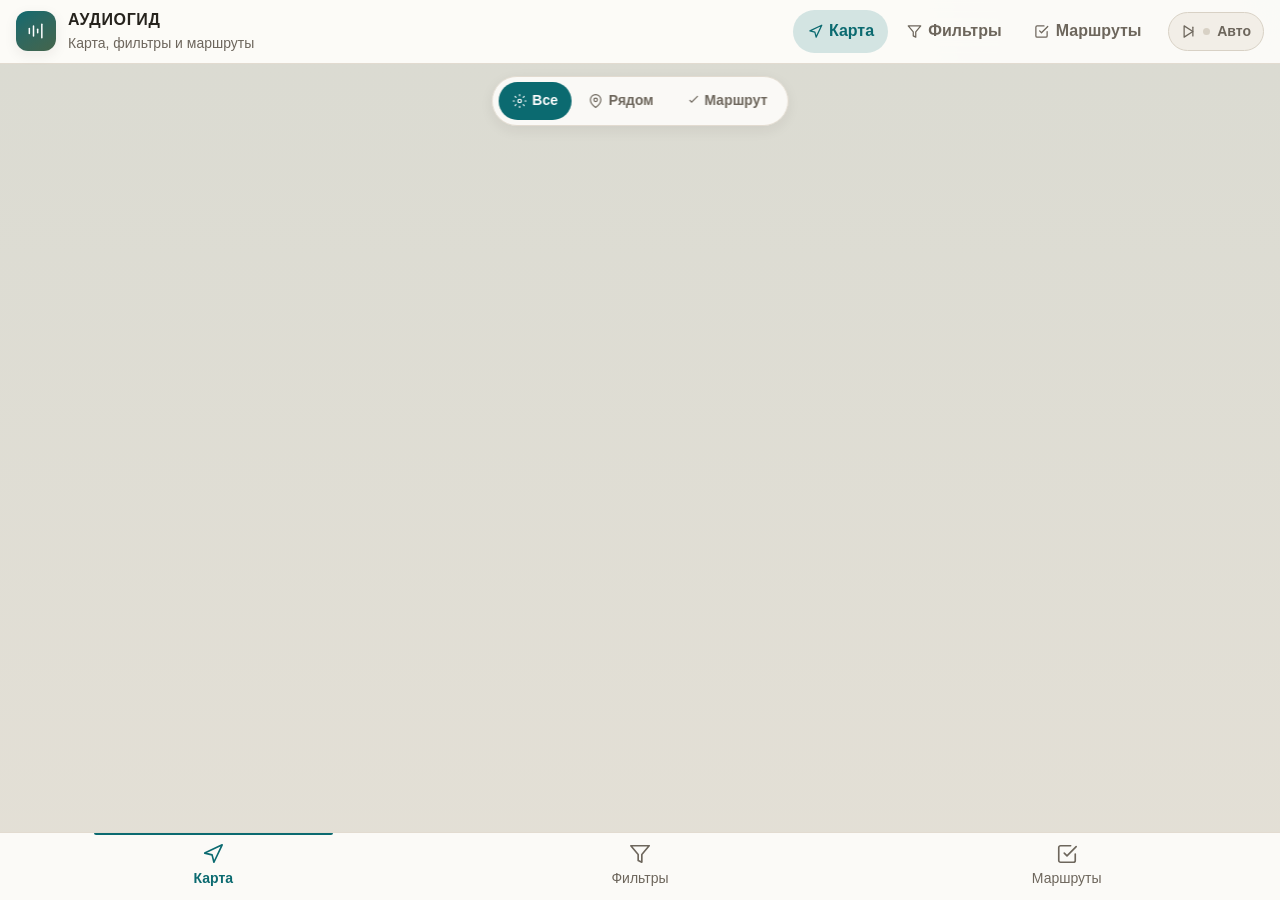
==== index.html @ ce878cae "feat: autoplay toggle in navbar, fix geofence priority logic, remove dark theme" ====
<!DOCTYPE html>
<html lang="ru" data-theme="light">
<head>
  <meta charset="UTF-8" />
  <meta name="viewport" content="width=device-width, initial-scale=1.0" />
  <title>Аудиогид</title>
  <link href="https://api.fontshare.com/v2/css?f[]=satoshi@400,500,700&f[]=zodiak@400,700&display=swap" rel="stylesheet">
  <style>
    :root {
      --text-xs: clamp(0.75rem, 0.7rem + 0.25vw, 0.875rem);
      --text-sm: clamp(0.875rem, 0.8rem + 0.35vw, 1rem);
      --text-base: clamp(1rem, 0.95rem + 0.25vw, 1.125rem);
      --text-lg: clamp(1.125rem, 1rem + 0.75vw, 1.5rem);
      --text-xl: clamp(1.5rem, 1.2rem + 1.25vw, 2.25rem);
      --space-1:.25rem; --space-2:.5rem; --space-3:.75rem; --space-4:1rem; --space-5:1.25rem; --space-6:1.5rem; --space-8:2rem; --space-10:2.5rem;
      --color-bg:#f7f6f2; --color-surface:#fcfbf8; --color-surface-2:#f2eee7; --color-surface-off:#e8e2d8; --color-border:#d8d1c5; --color-divider:#e2dbd0;
      --color-text:#26231d; --color-text-muted:#6d665c; --color-text-faint:#a59e93; --color-text-inv:#faf8f4;
      --color-primary:#0b6a70; --color-primary-h:#0b575d; --color-primary-hl:#d3e4e2;
      --color-success:#4b7a31; --color-warn:#9a5c12; --color-danger:#a03e54;
      --radius-sm:.5rem; --radius-md:.875rem; --radius-lg:1.25rem; --radius-xl:1.75rem; --radius-full:9999px;
      --shadow-sm:0 4px 14px rgba(38,35,29,.07); --shadow-md:0 18px 44px rgba(38,35,29,.14); --shadow-lg:0 28px 60px rgba(38,35,29,.2);
      --transition:180ms cubic-bezier(.16,1,.3,1);
      --font-body:'Satoshi',sans-serif; --font-display:'Zodiak',serif;
      --nav-h:64px; --tab-h:68px;
    }
    *,*::before,*::after{box-sizing:border-box;margin:0;padding:0}
    html{scroll-behavior:smooth;-webkit-text-size-adjust:none;text-size-adjust:none;-webkit-font-smoothing:antialiased}
    body{font-family:var(--font-body);font-size:var(--text-base);line-height:1.55;color:var(--color-text);background:radial-gradient(circle at top right,rgba(11,106,112,.07),transparent 28%),radial-gradient(circle at bottom left,rgba(154,92,18,.05),transparent 24%),var(--color-bg);min-height:100dvh;padding-top:var(--nav-h);padding-bottom:var(--tab-h)}
    img,svg{display:block;max-width:100%} button,input,select{font:inherit;color:inherit} a{text-decoration:none;color:inherit} p{max-width:72ch} button{cursor:pointer;border:0;background:none}
    .skip{position:absolute;left:1rem;top:-4rem;background:var(--color-primary);color:var(--color-text-inv);padding:.75rem 1.25rem;border-radius:var(--radius-full);z-index:200;font-weight:700;font-size:var(--text-sm)}.skip:focus{top:.75rem}
    .topnav{position:fixed;top:0;left:0;right:0;z-index:100;height:var(--nav-h);background:color-mix(in srgb,var(--color-surface) 92%,transparent);backdrop-filter:blur(18px);-webkit-backdrop-filter:blur(18px);border-bottom:1px solid var(--color-divider);display:flex;align-items:center;padding:0 var(--space-4);gap:var(--space-3)}
    .brand{display:flex;align-items:center;gap:var(--space-3);flex:1;min-width:0}
    .brand-mark{flex-shrink:0;width:40px;height:40px;border-radius:12px;display:grid;place-items:center;background:linear-gradient(145deg,var(--color-primary),color-mix(in srgb,var(--color-primary) 60%,var(--color-warn)));color:#fff;box-shadow:var(--shadow-sm)}
    .brand-mark svg{width:20px;height:20px;stroke:#fff;stroke-width:1.8;fill:none;stroke-linecap:round;stroke-linejoin:round}
    .brand-text strong{display:block;font-size:var(--text-sm);letter-spacing:.04em;text-transform:uppercase;white-space:nowrap;overflow:hidden;text-overflow:ellipsis}
    .brand-text span{display:block;font-size:var(--text-xs);color:var(--color-text-muted);white-space:nowrap;overflow:hidden;text-overflow:ellipsis}
    .topnav-right{display:flex;gap:var(--space-2);align-items:center;flex-shrink:0}
    /* Autoplay toggle in navbar */
    .autoplay-toggle{display:flex;align-items:center;gap:.45rem;padding:.45rem .75rem;border-radius:var(--radius-full);border:1px solid var(--color-border);background:var(--color-surface-2);font-size:var(--text-xs);font-weight:700;color:var(--color-text-muted);cursor:pointer;transition:all var(--transition);white-space:nowrap;user-select:none}
    .autoplay-toggle svg{width:15px;height:15px;stroke:currentColor;stroke-width:2;fill:none;stroke-linecap:round;stroke-linejoin:round;flex-shrink:0}
    .autoplay-toggle.on{background:var(--color-primary-hl);border-color:var(--color-primary);color:var(--color-primary)}
    .autoplay-toggle .ap-dot{width:7px;height:7px;border-radius:50%;background:var(--color-border);flex-shrink:0;transition:background var(--transition)}
    .autoplay-toggle.on .ap-dot{background:var(--color-primary)}
    .sidenav{display:none}
    @media(min-width:768px){
      body{padding-bottom:0}
      .sidenav{display:flex;gap:var(--space-1);align-items:center;margin-left:auto}
      .sidenav-btn{display:flex;align-items:center;gap:.4rem;padding:.55rem .9rem;border-radius:var(--radius-full);font-size:var(--text-sm);font-weight:600;color:var(--color-text-muted);transition:all var(--transition)}
      .sidenav-btn:hover{background:var(--color-surface-2);color:var(--color-text)}
      .sidenav-btn.active{background:var(--color-primary-hl);color:var(--color-primary)}
      .sidenav-btn svg{width:15px;height:15px;stroke:currentColor;stroke-width:2;fill:none;stroke-linecap:round;stroke-linejoin:round}
      .tabbar{display:none}
    }
    .icon-btn{width:44px;height:44px;display:grid;place-items:center;border-radius:var(--radius-full);border:1px solid var(--color-border);background:var(--color-surface-2);transition:all var(--transition);flex-shrink:0}
    .icon-btn:hover{background:var(--color-surface-off);transform:scale(1.04)}
    .icon-btn:active{transform:scale(.93)}
    .icon-btn svg{width:20px;height:20px;stroke:currentColor;stroke-width:2;fill:none;stroke-linecap:round;stroke-linejoin:round}
    .tabbar{position:fixed;bottom:0;left:0;right:0;z-index:100;height:var(--tab-h);background:color-mix(in srgb,var(--color-surface) 96%,transparent);backdrop-filter:blur(18px);-webkit-backdrop-filter:blur(18px);border-top:1px solid var(--color-divider);display:flex;align-items:stretch;padding-bottom:env(safe-area-inset-bottom,0px)}
    .tab-item{flex:1;display:flex;flex-direction:column;align-items:center;justify-content:center;gap:.22rem;font-size:var(--text-xs);color:var(--color-text-muted);font-weight:500;transition:color var(--transition);padding:.5rem .25rem;position:relative}
    .tab-item svg{width:22px;height:22px;stroke:currentColor;stroke-width:1.8;fill:none;stroke-linecap:round;stroke-linejoin:round;flex-shrink:0}
    .tab-item.active{color:var(--color-primary);font-weight:700}
    .tab-item.active::before{content:'';position:absolute;top:0;left:22%;right:22%;height:2px;background:var(--color-primary);border-radius:0 0 var(--radius-full) var(--radius-full)}
    .tab-item:active{transform:scale(.91)}
    .view{display:none;padding:var(--space-4);max-width:1400px;margin:0 auto}
    .view.active{display:block}
    #viewMap{padding:0;max-width:none}
    @media(min-width:768px){.view{padding:var(--space-6)}}
    .btn{border:0;border-radius:var(--radius-full);font-size:var(--text-sm);font-weight:700;padding:.8rem 1.2rem;transition:all var(--transition);display:inline-flex;align-items:center;gap:.45rem;white-space:nowrap}
    .btn svg{width:16px;height:16px;stroke:currentColor;stroke-width:2;fill:none;stroke-linecap:round;stroke-linejoin:round;flex-shrink:0}
    .btn-primary{background:var(--color-primary);color:var(--color-text-inv);box-shadow:var(--shadow-sm)}
    .btn-primary:hover{background:var(--color-primary-h)}
    .btn-secondary{background:var(--color-surface-2);border:1px solid var(--color-border)}
    .btn-secondary:hover{background:var(--color-surface-off)}
    .btn-ghost{background:transparent;color:var(--color-primary)}
    .btn-ghost:hover{background:var(--color-primary-hl)}
    .btn:active{transform:scale(.95)}
    .btn-sm{padding:.6rem .95rem;font-size:var(--text-xs)}
    #map{width:100%;height:calc(100dvh - var(--nav-h) - var(--tab-h));min-height:360px;background:linear-gradient(180deg,rgba(11,106,112,.06),rgba(11,106,112,.02)),var(--color-surface-off);position:relative}
    @media(min-width:768px){#map{height:calc(100dvh - var(--nav-h))}}
    .map-controls{position:absolute;top:var(--space-3);left:50%;transform:translateX(-50%);z-index:20;display:flex;gap:var(--space-1);background:color-mix(in srgb,var(--color-surface) 94%,transparent);backdrop-filter:blur(16px);-webkit-backdrop-filter:blur(16px);border:1px solid var(--color-divider);border-radius:var(--radius-full);padding:.3rem .4rem;box-shadow:var(--shadow-sm);pointer-events:auto}
    .map-ctrl-btn{border:0;background:transparent;padding:.52rem .85rem;border-radius:var(--radius-full);font-size:var(--text-xs);font-weight:700;color:var(--color-text-muted);display:flex;align-items:center;gap:.35rem;transition:all var(--transition);white-space:nowrap}
    .map-ctrl-btn:hover{background:var(--color-surface-2);color:var(--color-text)}
    .map-ctrl-btn.active{background:var(--color-primary);color:#fff}
    .map-ctrl-btn svg{width:14px;height:14px;stroke:currentColor;stroke-width:2;fill:none;stroke-linecap:round;flex-shrink:0}
    .mac{
      position:absolute;
      bottom:var(--space-4);left:var(--space-3);right:var(--space-3);
      display:flex;flex-direction:column;gap:var(--space-3);
      background:color-mix(in srgb,var(--color-surface) 95%,transparent);
      backdrop-filter:blur(18px);-webkit-backdrop-filter:blur(18px);
      border:1px solid var(--color-divider);border-radius:var(--radius-xl);
      box-shadow:var(--shadow-lg);padding:var(--space-4);
      opacity:0;transform:translateY(16px);visibility:hidden;pointer-events:none;
      transition:opacity 220ms cubic-bezier(.16,1,.3,1),transform 220ms cubic-bezier(.16,1,.3,1),visibility 0ms linear 220ms;
      z-index:20;
    }
    .mac.visible{
      opacity:1;transform:translateY(0);visibility:visible;pointer-events:auto;
      transition:opacity 220ms cubic-bezier(.16,1,.3,1),transform 220ms cubic-bezier(.16,1,.3,1),visibility 0ms linear 0ms;
    }
    @media(min-width:768px){.mac{left:auto;right:var(--space-6);bottom:var(--space-6);max-width:380px}}
    .mac-top{display:flex;align-items:start;gap:var(--space-3)}
    .mac-icon{width:44px;height:44px;flex-shrink:0;border-radius:var(--radius-md);display:grid;place-items:center;background:var(--color-primary-hl);color:var(--color-primary)}
    .mac-icon svg{width:22px;height:22px;stroke:currentColor;stroke-width:1.8;fill:none;stroke-linecap:round;stroke-linejoin:round}
    .mac-info{flex:1;min-width:0}
    .mac-title{font-weight:700;font-size:var(--text-sm);display:block;white-space:nowrap;overflow:hidden;text-overflow:ellipsis}
    .mac-sub{font-size:var(--text-xs);color:var(--color-text-muted);margin-top:.15rem;display:block}
    .mac-btns{display:flex;gap:var(--space-2)}
    .audio-player{display:flex;align-items:center;gap:var(--space-3);background:var(--color-surface-2);border:1px solid var(--color-border);border-radius:var(--radius-lg);padding:var(--space-3) var(--space-4)}
    .audio-play-btn{width:40px;height:40px;border-radius:50%;border:0;background:var(--color-primary);color:#fff;display:grid;place-items:center;flex-shrink:0;transition:all var(--transition)}
    .audio-play-btn:hover{background:var(--color-primary-h);transform:scale(1.07)}
    .audio-play-btn:active{transform:scale(.9)}
    .audio-play-btn svg{width:16px;height:16px;stroke:#fff;stroke-width:2.5;fill:none;stroke-linecap:round}
    .audio-progress{flex:1;min-width:0}
    .audio-bar{width:100%;height:4px;border-radius:var(--radius-full);background:var(--color-border);cursor:pointer}
    .audio-fill{height:100%;width:0;background:var(--color-primary);border-radius:var(--radius-full);transition:width .3s linear}
    .audio-time{font-size:var(--text-xs);color:var(--color-text-muted);margin-top:.35rem;display:block}
    .panel{background:var(--color-surface);border:1px solid var(--color-divider);border-radius:var(--radius-xl);box-shadow:var(--shadow-sm)}
    .filter-section-label{font-size:var(--text-xs);font-weight:700;letter-spacing:.08em;text-transform:uppercase;color:var(--color-text-muted);padding:var(--space-4) var(--space-5) var(--space-2)}
    .filter-card{padding:var(--space-4) var(--space-5);border-bottom:1px solid var(--color-divider)}
    .filter-card:last-of-type{border-bottom:0}
    .filter-row{display:flex;align-items:center;justify-content:space-between;gap:var(--space-4)}
    .filter-label strong{display:block;font-size:var(--text-sm);font-weight:700;margin-bottom:.2rem}
    .filter-label p{font-size:var(--text-xs);color:var(--color-text-muted)}
    .switch{position:relative;width:52px;height:30px;flex-shrink:0}
    .switch input{opacity:0;width:0;height:0;position:absolute}
    .sw-track{position:absolute;inset:0;border-radius:var(--radius-full);background:var(--color-surface-off);border:1px solid var(--color-border);cursor:pointer;transition:background var(--transition),border-color var(--transition)}
    .switch input:checked~.sw-track{background:var(--color-primary);border-color:var(--color-primary)}
    .sw-thumb{position:absolute;top:4px;left:4px;width:20px;height:20px;border-radius:50%;background:#fff;box-shadow:0 1px 4px rgba(0,0,0,.18);transition:transform var(--transition);pointer-events:none}
    .switch input:checked~.sw-thumb{transform:translateX(22px)}
    .range-wrap{margin-top:var(--space-3)}
    .range-wrap input[type="range"]{width:100%;accent-color:var(--color-primary);cursor:pointer}
    .range-labels{display:flex;justify-content:space-between;font-size:var(--text-xs);color:var(--color-text-muted);margin-top:.4rem}
    .chip-list{display:flex;flex-wrap:wrap;gap:var(--space-2);margin-top:var(--space-3)}
    .chip{padding:.5rem .9rem;border-radius:var(--radius-full);border:1px solid var(--color-border);background:var(--color-surface-2);font-size:var(--text-xs);font-weight:700;color:var(--color-text-muted);cursor:pointer;transition:all var(--transition)}
    .chip:hover:not([disabled]){border-color:var(--color-primary);color:var(--color-primary)}
    .chip.active{background:var(--color-primary-hl);border-color:var(--color-primary);color:var(--color-primary)}
    .chip[disabled]{opacity:.38;cursor:not-allowed;pointer-events:none}
    .status-pill{display:inline-flex;align-items:center;gap:.4rem;padding:.4rem .75rem;border-radius:var(--radius-full);background:var(--color-surface-2);border:1px solid var(--color-border);font-size:var(--text-xs);font-weight:700;white-space:nowrap}
    .status-pill .dot{width:7px;height:7px;border-radius:50%;background:currentColor;flex-shrink:0}
    .status-pill[data-state="ok"]{color:var(--color-success)}
    .status-pill[data-state="warn"]{color:var(--color-warn)}
    .filter-actions{padding:var(--space-4) var(--space-5);display:flex;gap:var(--space-3);flex-wrap:wrap;border-top:1px solid var(--color-divider)}
    .routes-head{margin-bottom:var(--space-4)}
    .routes-head h2{font-family:var(--font-display);font-size:var(--text-xl)}
    .routes-head p{font-size:var(--text-sm);color:var(--color-text-muted);margin-top:.3rem}
    .search-bar{display:flex;align-items:center;gap:var(--space-2);background:var(--color-surface);border:1px solid var(--color-border);border-radius:var(--radius-full);padding:.65rem var(--space-4);margin-bottom:var(--space-4);box-shadow:var(--shadow-sm)}
    .search-bar svg{width:18px;height:18px;stroke:var(--color-text-muted);stroke-width:2;fill:none;stroke-linecap:round;flex-shrink:0}
    .search-bar input{flex:1;border:0;background:transparent;outline:none;font-size:var(--text-sm)}
    .search-bar input::placeholder{color:var(--color-text-faint)}
    .route-grid{display:grid;grid-template-columns:1fr;gap:var(--space-4)}
    @media(min-width:520px){.route-grid{grid-template-columns:repeat(2,1fr)}}
    @media(min-width:900px){.route-grid{grid-template-columns:repeat(3,1fr)}}
    .route-card{border-radius:var(--radius-xl);overflow:hidden;background:var(--color-surface);border:1px solid var(--color-divider);box-shadow:var(--shadow-sm);cursor:pointer;transition:transform var(--transition),box-shadow var(--transition);display:grid}
    .route-card:hover{transform:translateY(-3px);box-shadow:var(--shadow-md)}
    .route-card:active{transform:scale(.97)}
    .route-cover{aspect-ratio:16/10;background:var(--color-surface-off) center/cover no-repeat;position:relative}
    .route-cover-badge{position:absolute;top:var(--space-3);left:var(--space-3);padding:.35rem .7rem;border-radius:var(--radius-full);background:rgba(0,0,0,.42);backdrop-filter:blur(8px);font-size:var(--text-xs);font-weight:700;color:#fff;display:flex;align-items:center;gap:.3rem}
    .route-cover-badge svg{width:12px;height:12px;stroke:#fff;stroke-width:2.2;fill:none;stroke-linecap:round}
    .route-body{padding:var(--space-4);display:grid;gap:var(--space-3)}
    .route-body h3{font-size:var(--text-base);font-weight:700;line-height:1.25}
    .route-body .desc{font-size:var(--text-sm);color:var(--color-text-muted);display:-webkit-box;-webkit-line-clamp:3;-webkit-box-orient:vertical;overflow:hidden}
    .route-meta{display:flex;gap:var(--space-2);flex-wrap:wrap}
    .route-tag{display:inline-flex;align-items:center;gap:.3rem;padding:.35rem .65rem;border-radius:var(--radius-full);background:var(--color-surface-2);border:1px solid var(--color-border);font-size:var(--text-xs);color:var(--color-text-muted)}
    .route-tag svg{width:12px;height:12px;stroke:currentColor;stroke-width:2;fill:none;stroke-linecap:round}
    .cover-walk{background:linear-gradient(135deg,color-mix(in srgb,var(--color-primary-hl) 70%,transparent),color-mix(in srgb,var(--color-primary) 12%,var(--color-surface-off)))}
    .cover-bike{background:linear-gradient(135deg,color-mix(in srgb,#d8a24a 22%,var(--color-surface-off)),color-mix(in srgb,#9a5c12 10%,var(--color-surface-off)))}
    .cover-car{background:linear-gradient(135deg,color-mix(in srgb,#a59e93 30%,var(--color-surface-off)),var(--color-surface-off))}
    .cover-tram{background:linear-gradient(135deg,color-mix(in srgb,#a03e54 18%,var(--color-surface-off)),var(--color-surface-off))}
    @keyframes shimmer{0%{background-position:-200% 0}100%{background-position:200% 0}}
    .skeleton{background:linear-gradient(90deg,var(--color-surface-off) 25%,var(--color-surface-2) 50%,var(--color-surface-off) 75%);background-size:200% 100%;animation:shimmer 1.6s ease-in-out infinite;border-radius:var(--radius-sm)}
    .skel-card{border-radius:var(--radius-xl);overflow:hidden;background:var(--color-surface);border:1px solid var(--color-divider)}
    .skel-cover{aspect-ratio:16/10}
    .skel-body{padding:var(--space-4);display:grid;gap:var(--space-3)}
    .skel-line{height:14px}
    .empty-state{display:flex;flex-direction:column;align-items:center;text-align:center;padding:var(--space-10) var(--space-6);color:var(--color-text-muted);gap:var(--space-4)}
    .empty-icon{width:56px;height:56px;border-radius:var(--radius-xl);background:var(--color-surface-2);display:grid;place-items:center;color:var(--color-text-faint)}
    .empty-icon svg{width:26px;height:26px;stroke:currentColor;stroke-width:1.6;fill:none;stroke-linecap:round}
    .empty-state h3{font-size:var(--text-base);color:var(--color-text)}
    .empty-state p{font-size:var(--text-sm);max-width:30ch}
    .modal-backdrop{position:fixed;inset:0;background:rgba(0,0,0,.5);backdrop-filter:blur(8px);-webkit-backdrop-filter:blur(8px);z-index:150;display:none;align-items:flex-end;justify-content:center}
    .modal-backdrop.open{display:flex}
    @media(min-width:600px){.modal-backdrop{align-items:center;padding:var(--space-4)}}
    .modal{width:100%;max-width:760px;max-height:92dvh;overflow-y:auto;background:var(--color-surface);border-radius:var(--radius-xl) var(--radius-xl) 0 0;border:1px solid var(--color-divider);box-shadow:var(--shadow-lg);overscroll-behavior:contain}
    @media(min-width:600px){.modal{border-radius:var(--radius-xl)}}
    .modal-handle{width:40px;height:4px;border-radius:var(--radius-full);background:var(--color-border);margin:var(--space-3) auto}
    @media(min-width:600px){.modal-handle{display:none}}
    .modal-head{padding:var(--space-4) var(--space-5);display:flex;align-items:start;justify-content:space-between;gap:var(--space-3);border-bottom:1px solid var(--color-divider);position:sticky;top:0;background:var(--color-surface);z-index:5}
    .modal-pill{display:inline-flex;align-items:center;gap:.35rem;padding:.3rem .65rem;border-radius:var(--radius-full);background:var(--color-primary-hl);color:var(--color-primary);font-size:var(--text-xs);font-weight:700;margin-bottom:var(--space-2)}
    .modal-pill svg{width:12px;height:12px;stroke:currentColor;stroke-width:2.2;fill:none;stroke-linecap:round}
    .modal-head h2{font-family:var(--font-display);font-size:var(--text-lg);line-height:1.2}
    .modal-cover{width:100%;aspect-ratio:16/9;overflow:hidden}
    .modal-cover img{width:100%;height:100%;object-fit:cover;display:block}
    .modal-cover-gradient{width:100%;aspect-ratio:16/9}
    .modal-body{padding:var(--space-5);display:grid;gap:var(--space-5)}
    @media(min-width:600px){.modal-body{grid-template-columns:1fr .85fr}.modal-cover{aspect-ratio:auto;min-height:240px}}
    .modal-desc{font-size:var(--text-sm);color:var(--color-text-muted);line-height:1.65}
    .fact-list{display:grid;gap:0;margin-top:var(--space-4)}
    .fact{display:flex;justify-content:space-between;gap:var(--space-3);padding:var(--space-3) 0;border-bottom:1px solid var(--color-divider);font-size:var(--text-sm)}
    .fact:last-child{border-bottom:0}
    .fact strong{color:var(--color-text-muted);font-weight:600}
    .fact span{font-weight:700;text-align:right}
    .modal-audio-label{font-size:var(--text-xs);font-weight:700;color:var(--color-text-muted);margin-bottom:var(--space-2);display:block;text-transform:uppercase;letter-spacing:.06em}
    .modal-actions{padding:var(--space-3) var(--space-5) var(--space-5);display:flex;gap:var(--space-3);flex-wrap:wrap;border-top:1px solid var(--color-divider);position:sticky;bottom:0;background:var(--color-surface)}
    .scroll-top{position:fixed;bottom:calc(var(--tab-h) + var(--space-4));right:var(--space-4);z-index:90;opacity:0;pointer-events:none;transition:opacity var(--transition)}
    .scroll-top.visible{opacity:1;pointer-events:auto}
    @media(min-width:768px){.scroll-top{bottom:var(--space-6)}}
    @media(prefers-reduced-motion:reduce){*,*::before,*::after{animation-duration:.01ms !important;transition-duration:.01ms !important}}
  </style>
</head>
<body>
  <a class="skip" href="#content">Перейти к содержанию</a>

  <header class="topnav">
    <div class="brand">
      <div class="brand-mark" aria-hidden="true">
        <svg viewBox="0 0 24 24"><path d="M4 15v-6"/><path d="M9 18V6"/><path d="M14 14V10"/><path d="M19 20V4"/></svg>
      </div>
      <div class="brand-text"><strong>Аудиогид</strong><span>Карта, фильтры и маршруты</span></div>
    </div>
    <nav class="sidenav" aria-label="Разделы">
      <button class="sidenav-btn active" data-tab="map"><svg viewBox="0 0 24 24"><path d="M3 11l19-9-9 19-2-8-8-2z"/></svg>Карта</button>
      <button class="sidenav-btn" data-tab="filters"><svg viewBox="0 0 24 24"><path d="M22 3H2l8 9.46V19l4 2v-8.54L22 3z"/></svg>Фильтры</button>
      <button class="sidenav-btn" data-tab="routes"><svg viewBox="0 0 24 24"><path d="M9 11l3 3L22 4"/><path d="M21 12v7a2 2 0 0 1-2 2H5a2 2 0 0 1-2-2V5a2 2 0 0 1 2-2h11"/></svg>Маршруты</button>
    </nav>
    <div class="topnav-right">
      <!-- Переключатель автопроигрывания -->
      <button class="autoplay-toggle" id="autoplayToggleBtn" aria-label="Автопроигрывание выключено" aria-pressed="false">
        <svg viewBox="0 0 24 24"><polygon points="5 3 19 12 5 21 5 3"/><path d="M19 5v14"/></svg>
        <span class="ap-dot"></span>
        <span id="autoplayLabel">Авто</span>
      </button>
    </div>
  </header>

  <main id="content">
    <section class="view active" id="viewMap" role="region" aria-label="Карта">
      <div id="map" aria-label="Интерактивная карта">
        <div class="map-controls">
          <button class="map-ctrl-btn active" id="mcAll" type="button" onclick="setMapCtrl(this,'all')"><svg viewBox="0 0 24 24"><circle cx="12" cy="12" r="3"/><path d="M12 1v2M12 21v2M4.22 4.22l1.42 1.42M18.36 18.36l1.42 1.42M1 12h2M21 12h2M4.22 19.78l1.42-1.42M18.36 5.64l1.42-1.42"/></svg>Все</button>
          <button class="map-ctrl-btn" id="mcNear" type="button" onclick="setMapCtrl(this,'near')"><svg viewBox="0 0 24 24"><path d="M21 10c0 7-9 13-9 13s-9-6-9-13a9 9 0 0 1 18 0z"/><circle cx="12" cy="10" r="3"/></svg>Рядом</button>
          <button class="map-ctrl-btn" id="mcRoute" type="button" onclick="setMapCtrl(this,'route')"><svg viewBox="0 0 24 24"><path d="M9 11l3 3L22 4"/></svg>Маршрут</button>
        </div>
        <div class="mac" id="mapActionCard" role="region" aria-label="Выбранная точка" aria-hidden="true">
          <div class="mac-top">
            <div class="mac-icon"><svg viewBox="0 0 24 24"><path d="M21 10c0 7-9 13-9 13s-9-6-9-13a9 9 0 0 1 18 0z"/><circle cx="12" cy="10" r="3"/></svg></div>
            <div class="mac-info">
              <span class="mac-title" id="macTitle"></span>
              <span class="mac-sub" id="macSub"></span>
            </div>
            <button class="icon-btn" style="width:36px;height:36px" onclick="hideMapAction()" aria-label="Закрыть"><svg viewBox="0 0 24 24"><path d="M18 6 6 18M6 6l12 12"/></svg></button>
          </div>
          <div class="audio-player" id="macAudioPlayer">
            <button class="audio-play-btn" id="macPlayBtn" aria-label="Воспроизвести" onclick="toggleAudio('mac', true)"><svg viewBox="0 0 24 24"><polygon points="5 3 19 12 5 21 5 3" fill="currentColor" stroke="none"/></svg></button>
            <div class="audio-progress">
              <div class="audio-bar"><div class="audio-fill" id="macAudioFill"></div></div>
              <span class="audio-time" id="macAudioTime">0:00</span>
            </div>
          </div>
          <div class="mac-btns">
            <button class="btn btn-primary btn-sm" id="macPrimaryBtn" type="button"><svg viewBox="0 0 24 24"><path d="M3 11l19-9-9 19-2-8-8-2z"/></svg>Маршрут</button>
            <button class="btn btn-secondary btn-sm" id="macSecondaryBtn" type="button">Подробнее</button>
          </div>
        </div>
      </div>
    </section>

    <section class="view" id="viewFilters" role="region" aria-label="Фильтры">
      <div class="panel">
        <div style="padding:var(--space-5) var(--space-5) var(--space-2)">
          <h2 style="font-family:var(--font-display);font-size:var(--text-xl);margin-bottom:var(--space-2)">Фильтры</h2>
          <p style="font-size:var(--text-sm);color:var(--color-text-muted)">Настройте параметры — карта обновится мгновенно.</p>
          <div style="display:flex;gap:var(--space-2);flex-wrap:wrap;margin-top:var(--space-4)">
            <span class="status-pill" id="statusMaps" data-state="warn"><span class="dot"></span>Яндекс.Карты: загрузка…</span>
            <span class="status-pill" id="statusData" data-state="warn"><span class="dot"></span>Данные: загрузка…</span>
            <span class="status-pill" id="statusGeo" data-state="warn"><span class="dot"></span>Геолокация: определение…</span>
          </div>
        </div>
        <p class="filter-section-label">Геолокация</p>
        <div class="filter-card">
          <div class="filter-row">
            <div class="filter-label"><strong>Точки поблизости</strong><p>Показывать объекты в радиусе от вас</p></div>
            <label class="switch" aria-label="Включить фильтр поблизости">
              <input type="checkbox" id="nearbyToggle">
              <div class="sw-track"></div>
              <div class="sw-thumb"></div>
            </label>
          </div>
          <div class="range-wrap">
            <input type="range" id="distanceRange" min="100" max="3000" step="100" value="1000" aria-label="Радиус поиска">
            <div class="range-labels"><span>100 м</span><strong id="distanceValue" style="color:var(--color-primary)">1 000 м</strong><span>3 км</span></div>
          </div>
        </div>
        <p class="filter-section-label">Маршруты</p>
        <div class="filter-card">
          <div class="filter-row">
            <div class="filter-label"><strong>Фильтр по маршруту</strong><p>Только точки выбранного маршрута</p></div>
            <label class="switch" aria-label="Включить фильтр маршрутов">
              <input type="checkbox" id="routeToggle">
              <div class="sw-track"></div>
              <div class="sw-thumb"></div>
            </label>
          </div>
          <div class="chip-list" id="routeChips"></div>
        </div>
        <div class="filter-card">
          <div class="filter-row">
            <div class="filter-label"><strong>Тип передвижения</strong><p>Активно при включённом фильтре маршрутов</p></div>
            <span class="status-pill" id="transportHint" data-state="warn"><span class="dot"></span>Ожидание</span>
          </div>
          <div class="chip-list" id="transportChips"></div>
        </div>
        <div class="filter-actions">
          <button class="btn btn-primary" id="applyFiltersBtn" type="button">Применить и перейти к карте</button>
          <button class="btn btn-secondary" id="resetFiltersBtn" type="button">Сбросить всё</button>
        </div>
      </div>
    </section>

    <section class="view" id="viewRoutes" role="region" aria-label="Маршруты">
      <div class="routes-head">
        <h2>Маршруты</h2>
        <p>Выберите маршрут, чтобы посмотреть подробности и начать прогулку</p>
      </div>
      <div class="search-bar">
        <svg viewBox="0 0 24 24"><circle cx="11" cy="11" r="8"/><path d="m21 21-4.35-4.35"/></svg>
        <input type="search" id="routeSearch" placeholder="Поиск маршрута…" aria-label="Поиск маршрута">
      </div>
      <div class="route-grid" id="routeGrid">
        <div class="skel-card"><div class="skel-cover skeleton"></div><div class="skel-body"><div class="skel-line skeleton" style="width:55%"></div><div class="skel-line skeleton" style="width:90%"></div><div class="skel-line skeleton" style="width:70%"></div></div></div>
        <div class="skel-card"><div class="skel-cover skeleton"></div><div class="skel-body"><div class="skel-line skeleton" style="width:60%"></div><div class="skel-line skeleton" style="width:85%"></div><div class="skel-line skeleton" style="width:65%"></div></div></div>
        <div class="skel-card"><div class="skel-cover skeleton"></div><div class="skel-body"><div class="skel-line skeleton" style="width:50%"></div><div class="skel-line skeleton" style="width:80%"></div><div class="skel-line skeleton" style="width:75%"></div></div></div>
      </div>
    </section>
  </main>

  <nav class="tabbar" aria-label="Разделы">
    <button class="tab-item active" data-tab="map" aria-label="Карта"><svg viewBox="0 0 24 24"><path d="M3 11l19-9-9 19-2-8-8-2z"/></svg>Карта</button>
    <button class="tab-item" data-tab="filters" aria-label="Фильтры"><svg viewBox="0 0 24 24"><path d="M22 3H2l8 9.46V19l4 2v-8.54L22 3z"/></svg>Фильтры</button>
    <button class="tab-item" data-tab="routes" aria-label="Маршруты"><svg viewBox="0 0 24 24"><path d="M9 11l3 3L22 4"/><path d="M21 12v7a2 2 0 0 1-2 2H5a2 2 0 0 1-2-2V5a2 2 0 0 1 2-2h11"/></svg>Маршруты</button>
  </nav>

  <button class="scroll-top icon-btn" id="scrollTopBtn" onclick="window.scrollTo({top:0,behavior:'smooth'})" aria-label="Наверх"><svg viewBox="0 0 24 24"><path d="m18 15-6-6-6 6"/></svg></button>

  <div class="modal-backdrop" id="routeModalBackdrop" aria-hidden="true">
    <div class="modal" role="dialog" aria-modal="true" aria-labelledby="routeModalTitle">
      <div class="modal-handle" aria-hidden="true"></div>
      <div class="modal-head">
        <div>
          <div class="modal-pill" id="routeModalType"><svg viewBox="0 0 24 24"><path d="M12 8v4l3 3"/><circle cx="12" cy="12" r="9"/></svg>Тип</div>
          <h2 id="routeModalTitle">Маршрут</h2>
        </div>
        <button class="icon-btn" id="closeModalBtn" type="button" aria-label="Закрыть"><svg viewBox="0 0 24 24"><path d="M18 6 6 18M6 6l12 12"/></svg></button>
      </div>
      <div id="routeModalCoverWrap"></div>
      <div class="modal-body">
        <div>
          <p class="modal-desc" id="routeModalDescription">Описание маршрута.</p>
          <div class="fact-list">
            <div class="fact"><strong>Длительность</strong><span id="routeModalDuration">—</span></div>
            <div class="fact"><strong>Протяжённость</strong><span id="routeModalDistance">—</span></div>
            <div class="fact"><strong>Тип</strong><span id="routeModalTransport">—</span></div>
          </div>
        </div>
        <div>
          <span class="modal-audio-label">Аудио-введение</span>
          <div class="audio-player">
            <button class="audio-play-btn" id="modalPlayBtn" aria-label="Воспроизвести" onclick="toggleAudio('modal', true)"><svg viewBox="0 0 24 24"><polygon points="5 3 19 12 5 21 5 3" fill="currentColor" stroke="none"/></svg></button>
            <div class="audio-progress">
              <div class="audio-bar"><div class="audio-fill" id="modalAudioFill"></div></div>
              <span class="audio-time" id="modalAudioTime">0:00</span>
            </div>
          </div>
        </div>
      </div>
      <div class="modal-actions">
        <button class="btn btn-primary" id="showRouteOnMapBtn" type="button"><svg viewBox="0 0 24 24"><path d="M3 11l19-9-9 19-2-8-8-2z"/></svg>На карту</button>
        <button class="btn btn-secondary" id="startRouteFromModalBtn" type="button">Начать маршрут</button>
      </div>
    </div>
  </div>

  <script src="https://api-maps.yandex.ru/2.1/?apikey=6d7f4f22-9bbd-4199-aad9-bd5e0053d7a3&lang=ru_RU" type="text/javascript"></script>
  <script>
    const API_BASE = 'https://firewalk36-audioguide-backend-78c6.twc1.net/api/v1';
    const TRANSPORT_LABELS = { walk: 'Пеший', bike: 'Вело / самокат', car: 'Авто', tram: 'Трамвай' };
    const ROUTE_TYPE_MAP = { walking: 'walk', cycling: 'bike', driving: 'car', public_transport: 'tram' };
    const COVER_CLASSES = { walk: 'cover-walk', bike: 'cover-bike', car: 'cover-car', tram: 'cover-tram' };

    const GEO_BBOX_LAT = 0.009;
    const GEO_BBOX_LON = 0.013;
    const DEFAULT_TRIGGER_RADIUS_M = 50;

    const state = {
      userLocation: null, selectedRouteId: null, selectedTransportType: null,
      nearbyEnabled: false, routeFilterEnabled: false, distanceMeters: 1000,
      selectedPointId: null, activeModalRouteId: null,
      // --- Аудио ---
      autoplayEnabled: false,      // глобальный переключатель автопроигрывания
      manualPlay: false,           // пользователь вручную запустил аудио
      geoActivePointId: null,      // id точки, играющей по геофенсу прямо сейчас
      playedPoints: new Set(),     // точки, уже сыгравшие автоматически (не повторять)
      geoWatchId: null
    };
    let projectData = { points: [], routes: [] };

    // TAB NAVIGATION
    function switchTab(tabId) {
      document.querySelectorAll('.view').forEach(v => v.classList.remove('active'));
      document.querySelectorAll('[data-tab]').forEach(b => b.classList.toggle('active', b.dataset.tab === tabId));
      document.getElementById('view' + tabId.charAt(0).toUpperCase() + tabId.slice(1))?.classList.add('active');
      window.scrollTo({ top: 0, behavior: 'smooth' });
    }
    document.querySelectorAll('[data-tab]').forEach(btn =>
      btn.addEventListener('click', () => switchTab(btn.dataset.tab)));

    window.addEventListener('scroll', () =>
      document.getElementById('scrollTopBtn').classList.toggle('visible', window.scrollY > 300), { passive: true });

    // AUTOPLAY TOGGLE
    const autoplayBtn = document.getElementById('autoplayToggleBtn');
    const autoplayLabel = document.getElementById('autoplayLabel');
    function updateAutoplayUI() {
      if (state.autoplayEnabled) {
        autoplayBtn.classList.add('on');
        autoplayBtn.setAttribute('aria-label', 'Автопроигрывание включено');
        autoplayBtn.setAttribute('aria-pressed', 'true');
        autoplayLabel.textContent = 'Авто: вкл';
      } else {
        autoplayBtn.classList.remove('on');
        autoplayBtn.setAttribute('aria-label', 'Автопроигрывание выключено');
        autoplayBtn.setAttribute('aria-pressed', 'false');
        autoplayLabel.textContent = 'Авто';
        // При отключении остановить текущее гео-аудио
        if (state.geoActivePointId !== null) {
          stopAudio('mac');
          resetAudioPlayer('mac');
          state.geoActivePointId = null;
        }
      }
    }
    autoplayBtn.addEventListener('click', () => {
      state.autoplayEnabled = !state.autoplayEnabled;
      if (state.autoplayEnabled) {
        // При включении сбрасываем playedPoints, чтобы точки в радиусе сыграли снова
        state.playedPoints.clear();
        state.manualPlay = false;
        // Если уже знаем позицию — сразу проверяем геофенс
        if (state.userLocation) checkGeofence();
      }
      updateAutoplayUI();
    });

    // DATA MAPPING
    function mapRoute(r) {
      return {
        id: r.id, title: r.title || 'Без названия',
        transportType: ROUTE_TYPE_MAP[r.route_type] || 'walk',
        description: r.description || '',
        duration: r.duration_minutes ? `${r.duration_minutes} мин` : '—',
        distance: r.distance_meters ? `${(r.distance_meters / 1000).toFixed(1)} км` : '—',
        image: r.cover_image_url || '', is_published: r.is_published, startPointId: null
      };
    }
    function mapPoint(p, routeTitleById) {
      const lat = (p.coordinates?.lat != null) ? p.coordinates.lat : p.lat;
      const lon = (p.coordinates?.lng != null) ? p.coordinates.lng : p.lon;
      if (lat == null || lon == null || isNaN(Number(lat)) || isNaN(Number(lon))) return null;
      return {
        id: p.id, title: p.title || 'Точка',
        routeId: p.route_id || null,
        routeTitle: (p.route_id && routeTitleById[p.route_id]) || '',
        transportType: p.transport_type || 'walk',
        coordinates: [Number(lat), Number(lon)],
        description: p.description || '', shortDescription: p.short_description || '',
        images: p.image_url ? [p.image_url] : [], audioUrl: p.audio_url || '',
        featured: p.is_route_start || false,
        triggerRadiusM: (typeof p.trigger_radius_m === 'number' && p.trigger_radius_m > 0)
          ? p.trigger_radius_m
          : DEFAULT_TRIGGER_RADIUS_M
      };
    }

    async function loadProjectData() {
      try {
        const [routesRes, pointsRes] = await Promise.all([
          fetch(`${API_BASE}/routes`).then(r => r.ok ? r.json() : []),
          fetch(`${API_BASE}/points`).then(r => r.ok ? r.json() : [])
        ]);
        const routes = (Array.isArray(routesRes) ? routesRes : []).map(mapRoute).filter(r => r.is_published);
        const routeTitleById = {};
        routes.forEach(r => { routeTitleById[r.id] = r.title; });
        const points = (Array.isArray(pointsRes) ? pointsRes : [])
          .map(p => mapPoint(p, routeTitleById)).filter(Boolean);
        routes.forEach(r => {
          const start = points.find(p => p.routeId === r.id && p.featured) || points.find(p => p.routeId === r.id);
          r.startPointId = start ? start.id : null;
        });
        projectData = { points, routes };
        updateStatusPill('statusData', 'ok', `Данные: ${routes.length} маршр., ${points.length} точек`);
      } catch(e) {
        console.error('Не удалось загрузить данные:', e);
        updateStatusPill('statusData', 'warn', 'Данные: ошибка загрузки');
        projectData = { points: [], routes: [] };
      }
    }
    function updateStatusPill(id, st, text) {
      const el = document.getElementById(id);
      if (!el) return;
      el.dataset.state = st;
      el.innerHTML = `<span class="dot"></span>${text}`;
    }

    function haversineMeters(a, b) {
      const toRad = d => d * Math.PI / 180;
      const R = 6371000;
      const dLat = toRad(b[0]-a[0]), dLng = toRad(b[1]-a[1]);
      const x = Math.sin(dLat/2)**2 + Math.cos(toRad(a[0]))*Math.cos(toRad(b[0]))*Math.sin(dLng/2)**2;
      return 2*R*Math.atan2(Math.sqrt(x),Math.sqrt(1-x));
    }
    function getVisiblePoints() {
      return projectData.points.filter(pt => {
        const byRoute = !state.routeFilterEnabled || !state.selectedRouteId || pt.routeId === state.selectedRouteId;
        const byTransport = !state.routeFilterEnabled || !state.selectedTransportType || pt.transportType === state.selectedTransportType;
        const byNearby = !state.nearbyEnabled || !state.userLocation || haversineMeters(state.userLocation, pt.coordinates) <= state.distanceMeters;
        return byRoute && byTransport && byNearby;
      });
    }
    function getRouteById(id) { return projectData.routes.find(r => r.id === id); }
    function getPointById(id) { return projectData.points.find(p => p.id === id); }

    // MAP
    let map, pointCollection, userPlacemark, activeRouteObject;

    function centerMapOnUser() {
      if (!map || !state.userLocation) return;
      const [lat, lon] = state.userLocation;
      map.setBounds(
        [[lat - GEO_BBOX_LAT, lon - GEO_BBOX_LON], [lat + GEO_BBOX_LAT, lon + GEO_BBOX_LON]],
        { checkZoomRange: true, duration: 400 }
      );
    }

    function requestGeolocation(silent) {
      if (!navigator.geolocation) {
        updateStatusPill('statusGeo', 'warn', 'Геолокация: не поддерживается');
        if (!silent) alert('Геолокация не поддерживается браузером.');
        return;
      }
      navigator.geolocation.getCurrentPosition(
        pos => {
          state.userLocation = [pos.coords.latitude, pos.coords.longitude];
          updateStatusPill('statusGeo', 'ok', 'Геолокация: определена');
          renderUserLocation();
          centerMapOnUser();
          if (state.nearbyEnabled) refreshMap();
          startGeoWatch();
        },
        err => {
          console.warn('Геолокация отклонена:', err.message);
          updateStatusPill('statusGeo', 'warn', 'Геолокация: нет доступа');
          if (!silent) alert('Доступ к геолокации не выдан.');
        },
        { enableHighAccuracy: true, timeout: 10000, maximumAge: 120000 }
      );
    }

    function startGeoWatch() {
      if (!navigator.geolocation || state.geoWatchId !== null) return;
      state.geoWatchId = navigator.geolocation.watchPosition(
        pos => {
          state.userLocation = [pos.coords.latitude, pos.coords.longitude];
          renderUserLocation();
          if (state.nearbyEnabled) refreshMap();
          checkGeofence();
        },
        err => console.warn('watchPosition error:', err.message),
        { enableHighAccuracy: true, maximumAge: 5000, timeout: 15000 }
      );
    }

    // GEOFENCE — полная логика приоритетов
    function checkGeofence() {
      if (!state.userLocation || !projectData.points.length) return;

      // Автопроигрывание отключено глобально
      if (!state.autoplayEnabled) return;

      // Пользователь вручную запустил аудио — геофенс не вмешивается
      if (state.manualPlay) return;

      // Ищем точку, в зоне которой пользователь находится прямо сейчас
      let insidePoint = null;
      for (const pt of projectData.points) {
        if (!pt.audioUrl) continue;
        const dist = haversineMeters(state.userLocation, pt.coordinates);
        if (dist <= pt.triggerRadiusM) { insidePoint = pt; break; }
      }

      // Пользователь вышел из всех зон — останавливаем гео-аудио
      if (!insidePoint) {
        if (state.geoActivePointId !== null) {
          stopAudio('mac');
          resetAudioPlayer('mac');
          hideMapAction();
          state.geoActivePointId = null;
        }
        return;
      }

      // Уже играет эта же точка — ничего не делаем
      if (insidePoint.id === state.geoActivePointId) return;

      // Точка уже была сыграна автоматически — не повторяем
      if (state.playedPoints.has(insidePoint.id)) return;

      // Новая точка: прерываем предыдущее гео-аудио и запускаем новое
      if (state.geoActivePointId !== null) {
        stopAudio('mac');
        resetAudioPlayer('mac');
      }
      state.geoActivePointId = insidePoint.id;
      state.playedPoints.add(insidePoint.id);
      window.macAudioUrl = insidePoint.audioUrl;
      showPointAction(insidePoint);
      setTimeout(() => {
        // Повторная проверка: пользователь мог нажать ручной play пока шла задержка
        if (!state.manualPlay) toggleAudio('mac', false);
      }, 300);
    }

    function initMap() {
      try {
        map = new ymaps.Map('map', { center: [56.326887, 44.005986], zoom: 13, controls: ['zoomControl', 'fullscreenControl'] });
        pointCollection = new ymaps.GeoObjectCollection();
        map.geoObjects.add(pointCollection);
        updateStatusPill('statusMaps', 'ok', 'Яндекс.Карты: готово');
        if (state.userLocation) centerMapOnUser();
        refreshMap();
      } catch(e) {
        console.error('initMap error:', e);
        updateStatusPill('statusMaps', 'warn', 'Яндекс.Карты: ошибка');
      }
    }
    function renderPointsOnMap() {
      if (!map || !pointCollection) return;
      pointCollection.removeAll();
      getVisiblePoints().forEach(pt => {
        const isActive = state.selectedRouteId && pt.routeId === state.selectedRouteId;
        const pm = new ymaps.Placemark(pt.coordinates, { hintContent: pt.title },
          { preset: isActive ? 'islands#darkGreenCircleDotIcon' : 'islands#greenDotIcon' });
        pm.events.add('click', () => { state.selectedPointId = pt.id; showPointAction(pt); });
        pointCollection.add(pm);
      });
      try {
        const bounds = pointCollection.getBounds();
        if (bounds && !state.userLocation) map.setBounds(bounds, { checkZoomRange: true, zoomMargin: 40 });
      } catch(e) { console.warn('setBounds error:', e); }
    }
    function renderUserLocation() {
      if (!map || !state.userLocation) return;
      if (userPlacemark) map.geoObjects.remove(userPlacemark);
      userPlacemark = new ymaps.Placemark(state.userLocation, {}, { preset: 'islands#blueCircleDotIcon' });
      map.geoObjects.add(userPlacemark);
    }
    function clearMapRoute() {
      if (activeRouteObject) { map.geoObjects.remove(activeRouteObject); activeRouteObject = null; }
    }
    function refreshMap() {
      renderRouteChips();
      renderTransportChips();
      renderPointsOnMap();
      renderUserLocation();
    }

    // MAP ACTION CARD
    function showPointAction(pt) {
      document.getElementById('macTitle').textContent = pt.title;
      document.getElementById('macSub').textContent = pt.routeTitle || pt.shortDescription || '';
      resetAudioPlayer('mac');
      const hasAudio = !!pt.audioUrl;
      document.getElementById('macAudioPlayer').style.display = hasAudio ? '' : 'none';
      if (hasAudio) window.macAudioUrl = pt.audioUrl;
      document.getElementById('macPrimaryBtn').onclick = () => routeToPoint(pt.id);
      document.getElementById('macSecondaryBtn').textContent = 'Подробнее';
      document.getElementById('macSecondaryBtn').onclick = pt.routeId ? () => openRouteModal(pt.routeId) : null;
      showMac();
    }
    function showRouteAction(route) {
      document.getElementById('macTitle').textContent = route.title;
      document.getElementById('macSub').textContent = `${TRANSPORT_LABELS[route.transportType]} · ${route.duration} · ${route.distance}`;
      document.getElementById('macAudioPlayer').style.display = 'none';
      document.getElementById('macPrimaryBtn').innerHTML = `<svg viewBox="0 0 24 24" width="16" height="16" fill="none" stroke="currentColor" stroke-width="2" stroke-linecap="round" style="flex-shrink:0"><path d="M3 11l19-9-9 19-2-8-8-2z"/></svg>Начать маршрут`;
      document.getElementById('macPrimaryBtn').onclick = () => routeToRouteStart(route.id);
      document.getElementById('macSecondaryBtn').textContent = 'Подробнее';
      document.getElementById('macSecondaryBtn').onclick = () => openRouteModal(route.id);
      showMac();
    }
    function showMac() {
      const card = document.getElementById('mapActionCard');
      card.classList.add('visible');
      card.setAttribute('aria-hidden', 'false');
    }
    function hideMapAction() {
      const card = document.getElementById('mapActionCard');
      card.classList.remove('visible');
      card.setAttribute('aria-hidden', 'true');
      stopAudio('mac');
      // Сброс ручного флага при закрытии карточки
      state.manualPlay = false;
      state.geoActivePointId = null;
    }

    // MAP CTRL STRIP
    function setMapCtrl(el, mode) {
      document.querySelectorAll('.map-ctrl-btn').forEach(b => b.classList.remove('active'));
      el.classList.add('active');
      if (mode === 'near') {
        state.nearbyEnabled = true;
        if (!state.userLocation) requestGeolocation(false);
        else refreshMap();
      } else if (mode === 'all') {
        state.nearbyEnabled = false; state.routeFilterEnabled = false;
        state.selectedRouteId = null; state.selectedTransportType = null;
        refreshMap(); hideMapAction(); clearMapRoute();
      }
    }

    async function routeToPoint(pointId) {
      const pt = getPointById(pointId);
      if (!pt) return;
      if (!state.userLocation) { requestGeolocation(false); return; }
      await buildRoute(state.userLocation, pt.coordinates, pt.transportType === 'walk' ? 'pedestrian' : pt.transportType === 'car' ? 'driving' : 'masstransit');
    }
    async function routeToRouteStart(routeId) {
      const route = getRouteById(routeId);
      if (!route) return;
      const start = getPointById(route.startPointId);
      if (!start) return;
      if (!state.userLocation) { requestGeolocation(false); return; }
      await buildRoute(state.userLocation, start.coordinates, route.transportType === 'walk' ? 'pedestrian' : route.transportType === 'car' ? 'driving' : 'masstransit');
    }
    async function buildRoute(from, to, routingMode) {
      if (!window.ymaps || !map) return;
      clearMapRoute();
      ymaps.route([from, to], { mapStateAutoApply: true, routingMode })
        .then(r => { activeRouteObject = r; map.geoObjects.add(r); })
        .catch(() => alert('Не удалось построить маршрут через Яндекс.'));
    }

    // FILTER UI
    function renderRouteChips() {
      const container = document.getElementById('routeChips');
      if (!container) return;
      if (!projectData.routes.length) {
        container.innerHTML = '<span style="font-size:var(--text-xs);color:var(--color-text-faint)">Маршруты загружаются…</span>';
        return;
      }
      container.innerHTML = projectData.routes.map(r =>
        `<button class="chip ${r.id === state.selectedRouteId ? 'active' : ''}" data-route-id="${r.id}" ${!state.routeFilterEnabled ? 'disabled' : ''} type="button">${r.title}</button>`
      ).join('');
      container.querySelectorAll('.chip').forEach(btn => {
        btn.addEventListener('click', () => {
          if (!state.routeFilterEnabled) return;
          state.selectedRouteId = state.selectedRouteId === btn.dataset.routeId ? null : btn.dataset.routeId;
          state.playedPoints.clear();
          refreshMap();
        });
      });
    }
    function renderTransportChips() {
      const container = document.getElementById('transportChips');
      if (!container) return;
      container.innerHTML = ['walk','bike','car','tram'].map(t =>
        `<button class="chip ${t === state.selectedTransportType ? 'active' : ''}" data-transport="${t}" ${!state.routeFilterEnabled ? 'disabled' : ''} type="button">${TRANSPORT_LABELS[t]}</button>`
      ).join('');
      container.querySelectorAll('.chip').forEach(btn => {
        btn.addEventListener('click', () => {
          if (!state.routeFilterEnabled) return;
          state.selectedTransportType = btn.dataset.transport === state.selectedTransportType ? null : btn.dataset.transport;
          renderTransportChips(); refreshMap();
        });
      });
      const hint = document.getElementById('transportHint');
      if (hint) { hint.innerHTML = `<span class="dot"></span>${state.routeFilterEnabled ? 'Активно' : 'Ожидание'}`; hint.dataset.state = state.routeFilterEnabled ? 'ok' : 'warn'; }
    }

    // ROUTES RENDER
    function renderRoutes() {
      const grid = document.getElementById('routeGrid');
      if (!grid) return;
      if (!projectData.routes.length) {
        grid.innerHTML = `<div class="empty-state" style="grid-column:1/-1"><div class="empty-icon"><svg viewBox="0 0 24 24"><path d="M9 11l3 3L22 4"/><path d="M21 12v7a2 2 0 0 1-2 2H5a2 2 0 0 1-2-2V5a2 2 0 0 1 2-2h11"/></svg></div><h3>Нет маршрутов</h3><p>Маршруты появятся после публикации в панели администратора</p></div>`;
        return;
      }
      grid.innerHTML = projectData.routes.map(r => {
        const cls = COVER_CLASSES[r.transportType] || 'cover-walk';
        const coverStyle = r.image ? `background-image:url('${r.image}')` : '';
        return `<article class="route-card" data-route-card="${r.id}">
          <div class="route-cover ${cls}" style="${coverStyle}">
            <div class="route-cover-badge"><svg viewBox="0 0 24 24" width="12" height="12"><path d="M12 8v4l3 3"/><circle cx="12" cy="12" r="9"/></svg>${TRANSPORT_LABELS[r.transportType]}</div>
          </div>
          <div class="route-body">
            <h3>${r.title}</h3>
            <p class="desc">${r.description}</p>
            <div class="route-meta">
              <span class="route-tag"><svg viewBox="0 0 24 24" width="12" height="12"><path d="M12 8v4l3 3"/><circle cx="12" cy="12" r="9"/></svg>${r.duration}</span>
              <span class="route-tag"><svg viewBox="0 0 24 24" width="12" height="12"><path d="M5 12h14"/><path d="m12 5 7 7-7 7"/></svg>${r.distance}</span>
            </div>
          </div>
        </article>`;
      }).join('');
      grid.querySelectorAll('.route-card').forEach(card =>
        card.addEventListener('click', () => openRouteModal(card.dataset.routeCard)));
    }
    document.getElementById('routeSearch')?.addEventListener('input', e => {
      const q = e.target.value.toLowerCase();
      document.querySelectorAll('.route-card').forEach(card => {
        card.style.display = card.textContent.toLowerCase().includes(q) ? '' : 'none';
      });
    });

    // MODAL
    function openRouteModal(routeId) {
      const route = getRouteById(routeId);
      if (!route) return;
      state.activeModalRouteId = routeId;
      document.getElementById('routeModalType').innerHTML = `<svg viewBox="0 0 24 24" width="12" height="12" fill="none" stroke="currentColor" stroke-width="2.2" stroke-linecap="round"><path d="M12 8v4l3 3"/><circle cx="12" cy="12" r="9"/></svg>${TRANSPORT_LABELS[route.transportType]}`;
      document.getElementById('routeModalTitle').textContent = route.title;
      const wrap = document.getElementById('routeModalCoverWrap');
      if (route.image) {
        wrap.innerHTML = `<div class="modal-cover"><img src="${route.image}" alt="${route.title}" width="960" height="540" loading="lazy"></div>`;
      } else {
        wrap.innerHTML = `<div class="modal-cover-gradient ${COVER_CLASSES[route.transportType] || 'cover-walk'}"></div>`;
      }
      document.getElementById('routeModalDescription').textContent = route.description;
      document.getElementById('routeModalDuration').textContent = route.duration;
      document.getElementById('routeModalDistance').textContent = route.distance;
      document.getElementById('routeModalTransport').textContent = TRANSPORT_LABELS[route.transportType];
      resetAudioPlayer('modal');
      const backdrop = document.getElementById('routeModalBackdrop');
      backdrop.classList.add('open');
      backdrop.setAttribute('aria-hidden', 'false');
      document.body.style.overflow = 'hidden';
      document.getElementById('closeModalBtn').focus();
    }
    function closeRouteModal() {
      document.getElementById('routeModalBackdrop').classList.remove('open');
      document.getElementById('routeModalBackdrop').setAttribute('aria-hidden', 'true');
      document.body.style.overflow = '';
      stopAudio('modal');
    }
    document.getElementById('closeModalBtn').addEventListener('click', closeRouteModal);
    document.getElementById('routeModalBackdrop').addEventListener('click', e => { if (e.target === document.getElementById('routeModalBackdrop')) closeRouteModal(); });
    document.addEventListener('keydown', e => { if (e.key === 'Escape') closeRouteModal(); });
    document.getElementById('showRouteOnMapBtn').addEventListener('click', () => {
      if (!state.activeModalRouteId) return;
      closeRouteModal(); applyRouteSelection(state.activeModalRouteId);
    });
    document.getElementById('startRouteFromModalBtn').addEventListener('click', () => {
      if (state.activeModalRouteId) routeToRouteStart(state.activeModalRouteId);
    });
    function applyRouteSelection(routeId) {
      const route = getRouteById(routeId);
      if (!route) return;
      state.routeFilterEnabled = true; state.selectedRouteId = routeId; state.selectedTransportType = route.transportType;
      state.playedPoints.clear();
      document.getElementById('routeToggle').checked = true;
      showRouteAction(route); refreshMap(); switchTab('map');
    }

    // FILTER LISTENERS
    document.getElementById('nearbyToggle').addEventListener('change', e => {
      state.nearbyEnabled = e.target.checked;
      if (state.nearbyEnabled && !state.userLocation) requestGeolocation(false);
      else refreshMap();
    });
    document.getElementById('routeToggle').addEventListener('change', e => {
      state.routeFilterEnabled = e.target.checked;
      if (!state.routeFilterEnabled) { state.selectedRouteId = null; state.selectedTransportType = null; }
      refreshMap();
    });
    document.getElementById('distanceRange').addEventListener('input', e => {
      state.distanceMeters = Number(e.target.value);
      const v = state.distanceMeters;
      document.getElementById('distanceValue').textContent = v >= 1000 ? `${(v/1000).toFixed(v%1000===0?0:1)} км` : `${v} м`;
      if (state.nearbyEnabled) refreshMap();
    });
    document.getElementById('applyFiltersBtn').addEventListener('click', () => { refreshMap(); switchTab('map'); });
    document.getElementById('resetFiltersBtn').addEventListener('click', () => {
      state.routeFilterEnabled = false; state.nearbyEnabled = false;
      state.selectedRouteId = null; state.selectedTransportType = null;
      state.playedPoints.clear();
      document.getElementById('routeToggle').checked = false;
      document.getElementById('nearbyToggle').checked = false;
      refreshMap(); clearMapRoute(); hideMapAction();
    });

    // AUDIO PLAYER
    const audioInstances = {};
    function getOrCreateAudio(ctx, url) {
      if (!audioInstances[ctx] || audioInstances[ctx].src !== url) {
        stopAudio(ctx);
        audioInstances[ctx] = new Audio(url);
        const fill = document.getElementById(ctx === 'mac' ? 'macAudioFill' : 'modalAudioFill');
        const time = document.getElementById(ctx === 'mac' ? 'macAudioTime' : 'modalAudioTime');
        audioInstances[ctx].addEventListener('timeupdate', () => {
          const pct = audioInstances[ctx].duration ? (audioInstances[ctx].currentTime / audioInstances[ctx].duration * 100) : 0;
          if (fill) fill.style.width = pct + '%';
          if (time) time.textContent = formatTime(audioInstances[ctx].currentTime);
        });
        audioInstances[ctx].addEventListener('ended', () => {
          resetAudioPlayer(ctx);
          // После окончания аудио сбрасываем флаги: геофенс снова может работать
          if (ctx === 'mac') {
            state.manualPlay = false;
            state.geoActivePointId = null;
          }
        });
      }
      return audioInstances[ctx];
    }
    // isManual=true — пользователь нажал кнопку Play сам; false — автозапуск геофенса
    function toggleAudio(ctx, isManual = false) {
      const url = ctx === 'mac' ? window.macAudioUrl : window.modalAudioUrl;
      if (!url) return;
      const audio = getOrCreateAudio(ctx, url);
      const btn = document.getElementById(ctx === 'mac' ? 'macPlayBtn' : 'modalPlayBtn');
      if (audio.paused) {
        if (ctx === 'mac' && isManual) {
          // Ручной запуск: останавливаем гео-аудио другой точки (если было)
          state.manualPlay = true;
          state.geoActivePointId = null;
        }
        audio.play();
        if (btn) btn.innerHTML = `<svg viewBox="0 0 24 24"><rect x="6" y="4" width="4" height="16" fill="currentColor"/><rect x="14" y="4" width="4" height="16" fill="currentColor"/></svg>`;
      } else {
        audio.pause();
        // Пользователь поставил на паузу вручную — снимаем блокировку геофенса
        if (ctx === 'mac' && isManual) state.manualPlay = false;
        if (btn) btn.innerHTML = `<svg viewBox="0 0 24 24"><polygon points="5 3 19 12 5 21 5 3" fill="currentColor" stroke="none"/></svg>`;
      }
    }
    function stopAudio(ctx) {
      if (audioInstances[ctx]) { audioInstances[ctx].pause(); audioInstances[ctx] = null; }
    }
    function resetAudioPlayer(ctx) {
      stopAudio(ctx);
      const fill = document.getElementById(ctx === 'mac' ? 'macAudioFill' : 'modalAudioFill');
      const time = document.getElementById(ctx === 'mac' ? 'macAudioTime' : 'modalAudioTime');
      const btn = document.getElementById(ctx === 'mac' ? 'macPlayBtn' : 'modalPlayBtn');
      if (fill) fill.style.width = '0';
      if (time) time.textContent = '0:00';
      if (btn) btn.innerHTML = `<svg viewBox="0 0 24 24"><polygon points="5 3 19 12 5 21 5 3" fill="currentColor" stroke="none"/></svg>`;
    }
    function formatTime(s) {
      const m = Math.floor(s/60), sec = Math.floor(s%60);
      return `${m}:${sec.toString().padStart(2,'0')}`;
    }

    // BOOT
    requestGeolocation(true);

    (async () => {
      await loadProjectData();
      renderRoutes();
      renderRouteChips();
      renderTransportChips();
      if (window.ymaps) ymaps.ready(initMap);
      else updateStatusPill('statusMaps', 'warn', 'Яндекс.Карты: ошибка');
    })();
  </script>
</body>
</html>
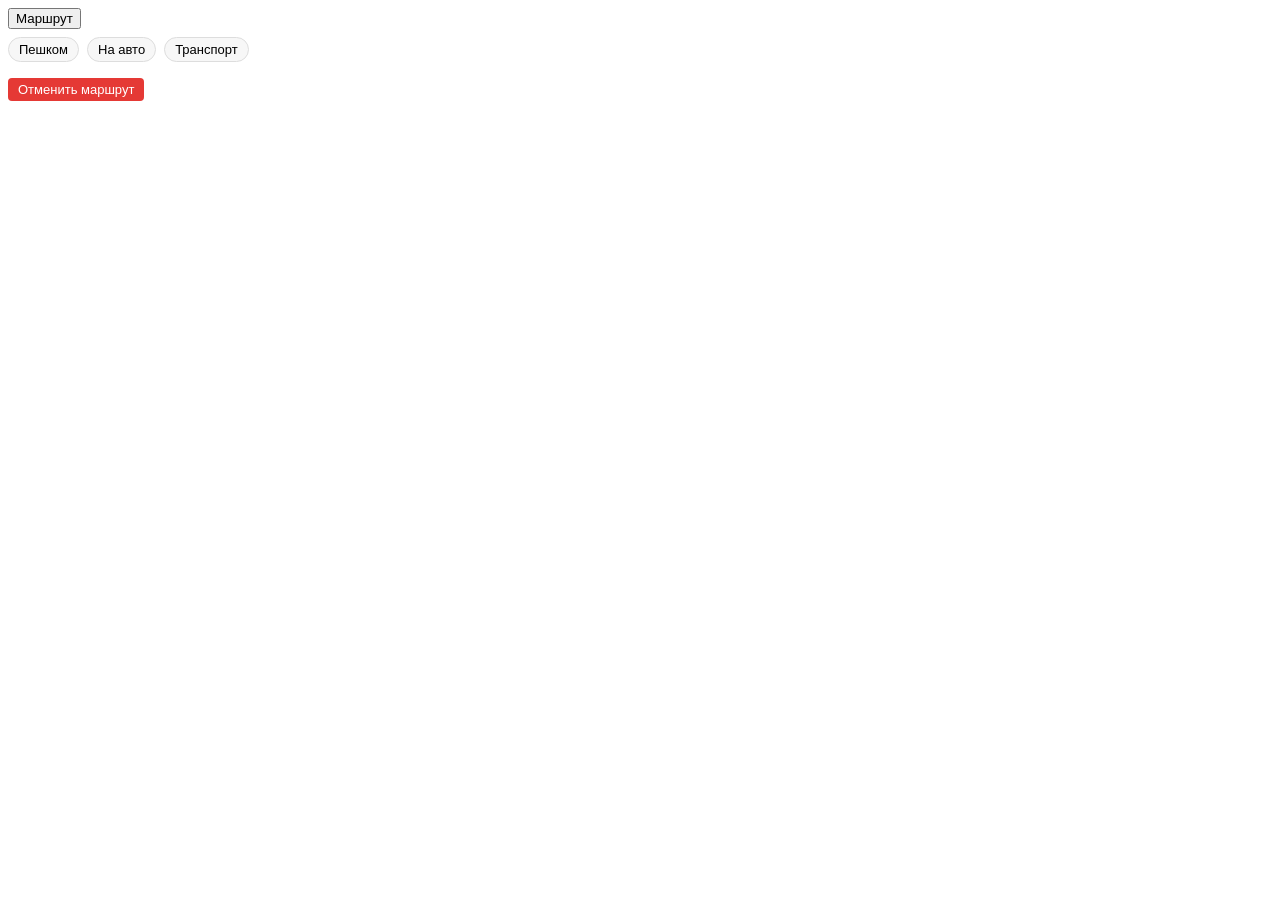
==== commit dce8c3f3: "Add in-page routing panel and basic ymaps.route integration for POI cards" ====
--- a/index.html
+++ b/index.html
@@ -1,974 +1,203 @@
 <!DOCTYPE html>
-<html lang="ru" data-theme="light">
+<html lang="ru">
 <head>
   <meta charset="UTF-8" />
-  <meta name="viewport" content="width=device-width, initial-scale=1.0" />
-  <title>Аудиогид</title>
-  <link href="https://api.fontshare.com/v2/css?f[]=satoshi@400,500,700&f[]=zodiak@400,700&display=swap" rel="stylesheet">
+  <title>Audioguide UI</title>
+  <!-- ... остальной существующий head ... -->
   <style>
-    :root {
-      --text-xs: clamp(0.75rem, 0.7rem + 0.25vw, 0.875rem);
-      --text-sm: clamp(0.875rem, 0.8rem + 0.35vw, 1rem);
-      --text-base: clamp(1rem, 0.95rem + 0.25vw, 1.125rem);
-      --text-lg: clamp(1.125rem, 1rem + 0.75vw, 1.5rem);
-      --text-xl: clamp(1.5rem, 1.2rem + 1.25vw, 2.25rem);
-      --space-1:.25rem; --space-2:.5rem; --space-3:.75rem; --space-4:1rem; --space-5:1.25rem; --space-6:1.5rem; --space-8:2rem; --space-10:2.5rem;
-      --color-bg:#f7f6f2; --color-surface:#fcfbf8; --color-surface-2:#f2eee7; --color-surface-off:#e8e2d8; --color-border:#d8d1c5; --color-divider:#e2dbd0;
-      --color-text:#26231d; --color-text-muted:#6d665c; --color-text-faint:#a59e93; --color-text-inv:#faf8f4;
-      --color-primary:#0b6a70; --color-primary-h:#0b575d; --color-primary-hl:#d3e4e2;
-      --color-success:#4b7a31; --color-warn:#9a5c12; --color-danger:#a03e54;
-      --radius-sm:.5rem; --radius-md:.875rem; --radius-lg:1.25rem; --radius-xl:1.75rem; --radius-full:9999px;
-      --shadow-sm:0 4px 14px rgba(38,35,29,.07); --shadow-md:0 18px 44px rgba(38,35,29,.14); --shadow-lg:0 28px 60px rgba(38,35,29,.2);
-      --transition:180ms cubic-bezier(.16,1,.3,1);
-      --font-body:'Satoshi',sans-serif; --font-display:'Zodiak',serif;
-      --nav-h:64px; --tab-h:68px;
-    }
-    *,*::before,*::after{box-sizing:border-box;margin:0;padding:0}
-    html{scroll-behavior:smooth;-webkit-text-size-adjust:none;text-size-adjust:none;-webkit-font-smoothing:antialiased}
-    body{font-family:var(--font-body);font-size:var(--text-base);line-height:1.55;color:var(--color-text);background:radial-gradient(circle at top right,rgba(11,106,112,.07),transparent 28%),radial-gradient(circle at bottom left,rgba(154,92,18,.05),transparent 24%),var(--color-bg);min-height:100dvh;padding-top:var(--nav-h);padding-bottom:var(--tab-h)}
-    img,svg{display:block;max-width:100%} button,input,select{font:inherit;color:inherit} a{text-decoration:none;color:inherit} p{max-width:72ch} button{cursor:pointer;border:0;background:none}
-    .skip{position:absolute;left:1rem;top:-4rem;background:var(--color-primary);color:var(--color-text-inv);padding:.75rem 1.25rem;border-radius:var(--radius-full);z-index:200;font-weight:700;font-size:var(--text-sm)}.skip:focus{top:.75rem}
-    .topnav{position:fixed;top:0;left:0;right:0;z-index:100;height:var(--nav-h);background:color-mix(in srgb,var(--color-surface) 92%,transparent);backdrop-filter:blur(18px);-webkit-backdrop-filter:blur(18px);border-bottom:1px solid var(--color-divider);display:flex;align-items:center;padding:0 var(--space-4);gap:var(--space-3)}
-    .brand{display:flex;align-items:center;gap:var(--space-3);flex:1;min-width:0}
-    .brand-mark{flex-shrink:0;width:40px;height:40px;border-radius:12px;display:grid;place-items:center;background:linear-gradient(145deg,var(--color-primary),color-mix(in srgb,var(--color-primary) 60%,var(--color-warn)));color:#fff;box-shadow:var(--shadow-sm)}
-    .brand-mark svg{width:20px;height:20px;stroke:#fff;stroke-width:1.8;fill:none;stroke-linecap:round;stroke-linejoin:round}
-    .brand-text strong{display:block;font-size:var(--text-sm);letter-spacing:.04em;text-transform:uppercase;white-space:nowrap;overflow:hidden;text-overflow:ellipsis}
-    .brand-text span{display:block;font-size:var(--text-xs);color:var(--color-text-muted);white-space:nowrap;overflow:hidden;text-overflow:ellipsis}
-    .topnav-right{display:flex;gap:var(--space-2);align-items:center;flex-shrink:0}
-    /* Autoplay toggle in navbar */
-    .autoplay-toggle{display:flex;align-items:center;gap:.45rem;padding:.45rem .75rem;border-radius:var(--radius-full);border:1px solid var(--color-border);background:var(--color-surface-2);font-size:var(--text-xs);font-weight:700;color:var(--color-text-muted);cursor:pointer;transition:all var(--transition);white-space:nowrap;user-select:none}
-    .autoplay-toggle svg{width:15px;height:15px;stroke:currentColor;stroke-width:2;fill:none;stroke-linecap:round;stroke-linejoin:round;flex-shrink:0}
-    .autoplay-toggle.on{background:var(--color-primary-hl);border-color:var(--color-primary);color:var(--color-primary)}
-    .autoplay-toggle .ap-dot{width:7px;height:7px;border-radius:50%;background:var(--color-border);flex-shrink:0;transition:background var(--transition)}
-    .autoplay-toggle.on .ap-dot{background:var(--color-primary)}
-    .sidenav{display:none}
-    @media(min-width:768px){
-      body{padding-bottom:0}
-      .sidenav{display:flex;gap:var(--space-1);align-items:center;margin-left:auto}
-      .sidenav-btn{display:flex;align-items:center;gap:.4rem;padding:.55rem .9rem;border-radius:var(--radius-full);font-size:var(--text-sm);font-weight:600;color:var(--color-text-muted);transition:all var(--transition)}
-      .sidenav-btn:hover{background:var(--color-surface-2);color:var(--color-text)}
-      .sidenav-btn.active{background:var(--color-primary-hl);color:var(--color-primary)}
-      .sidenav-btn svg{width:15px;height:15px;stroke:currentColor;stroke-width:2;fill:none;stroke-linecap:round;stroke-linejoin:round}
-      .tabbar{display:none}
-    }
-    .icon-btn{width:44px;height:44px;display:grid;place-items:center;border-radius:var(--radius-full);border:1px solid var(--color-border);background:var(--color-surface-2);transition:all var(--transition);flex-shrink:0}
-    .icon-btn:hover{background:var(--color-surface-off);transform:scale(1.04)}
-    .icon-btn:active{transform:scale(.93)}
-    .icon-btn svg{width:20px;height:20px;stroke:currentColor;stroke-width:2;fill:none;stroke-linecap:round;stroke-linejoin:round}
-    .tabbar{position:fixed;bottom:0;left:0;right:0;z-index:100;height:var(--tab-h);background:color-mix(in srgb,var(--color-surface) 96%,transparent);backdrop-filter:blur(18px);-webkit-backdrop-filter:blur(18px);border-top:1px solid var(--color-divider);display:flex;align-items:stretch;padding-bottom:env(safe-area-inset-bottom,0px)}
-    .tab-item{flex:1;display:flex;flex-direction:column;align-items:center;justify-content:center;gap:.22rem;font-size:var(--text-xs);color:var(--color-text-muted);font-weight:500;transition:color var(--transition);padding:.5rem .25rem;position:relative}
-    .tab-item svg{width:22px;height:22px;stroke:currentColor;stroke-width:1.8;fill:none;stroke-linecap:round;stroke-linejoin:round;flex-shrink:0}
-    .tab-item.active{color:var(--color-primary);font-weight:700}
-    .tab-item.active::before{content:'';position:absolute;top:0;left:22%;right:22%;height:2px;background:var(--color-primary);border-radius:0 0 var(--radius-full) var(--radius-full)}
-    .tab-item:active{transform:scale(.91)}
-    .view{display:none;padding:var(--space-4);max-width:1400px;margin:0 auto}
-    .view.active{display:block}
-    #viewMap{padding:0;max-width:none}
-    @media(min-width:768px){.view{padding:var(--space-6)}}
-    .btn{border:0;border-radius:var(--radius-full);font-size:var(--text-sm);font-weight:700;padding:.8rem 1.2rem;transition:all var(--transition);display:inline-flex;align-items:center;gap:.45rem;white-space:nowrap}
-    .btn svg{width:16px;height:16px;stroke:currentColor;stroke-width:2;fill:none;stroke-linecap:round;stroke-linejoin:round;flex-shrink:0}
-    .btn-primary{background:var(--color-primary);color:var(--color-text-inv);box-shadow:var(--shadow-sm)}
-    .btn-primary:hover{background:var(--color-primary-h)}
-    .btn-secondary{background:var(--color-surface-2);border:1px solid var(--color-border)}
-    .btn-secondary:hover{background:var(--color-surface-off)}
-    .btn-ghost{background:transparent;color:var(--color-primary)}
-    .btn-ghost:hover{background:var(--color-primary-hl)}
-    .btn:active{transform:scale(.95)}
-    .btn-sm{padding:.6rem .95rem;font-size:var(--text-xs)}
-    #map{width:100%;height:calc(100dvh - var(--nav-h) - var(--tab-h));min-height:360px;background:linear-gradient(180deg,rgba(11,106,112,.06),rgba(11,106,112,.02)),var(--color-surface-off);position:relative}
-    @media(min-width:768px){#map{height:calc(100dvh - var(--nav-h))}}
-    .map-controls{position:absolute;top:var(--space-3);left:50%;transform:translateX(-50%);z-index:20;display:flex;gap:var(--space-1);background:color-mix(in srgb,var(--color-surface) 94%,transparent);backdrop-filter:blur(16px);-webkit-backdrop-filter:blur(16px);border:1px solid var(--color-divider);border-radius:var(--radius-full);padding:.3rem .4rem;box-shadow:var(--shadow-sm);pointer-events:auto}
-    .map-ctrl-btn{border:0;background:transparent;padding:.52rem .85rem;border-radius:var(--radius-full);font-size:var(--text-xs);font-weight:700;color:var(--color-text-muted);display:flex;align-items:center;gap:.35rem;transition:all var(--transition);white-space:nowrap}
-    .map-ctrl-btn:hover{background:var(--color-surface-2);color:var(--color-text)}
-    .map-ctrl-btn.active{background:var(--color-primary);color:#fff}
-    .map-ctrl-btn svg{width:14px;height:14px;stroke:currentColor;stroke-width:2;fill:none;stroke-linecap:round;flex-shrink:0}
-    .mac{
-      position:absolute;
-      bottom:var(--space-4);left:var(--space-3);right:var(--space-3);
-      display:flex;flex-direction:column;gap:var(--space-3);
-      background:color-mix(in srgb,var(--color-surface) 95%,transparent);
-      backdrop-filter:blur(18px);-webkit-backdrop-filter:blur(18px);
-      border:1px solid var(--color-divider);border-radius:var(--radius-xl);
-      box-shadow:var(--shadow-lg);padding:var(--space-4);
-      opacity:0;transform:translateY(16px);visibility:hidden;pointer-events:none;
-      transition:opacity 220ms cubic-bezier(.16,1,.3,1),transform 220ms cubic-bezier(.16,1,.3,1),visibility 0ms linear 220ms;
-      z-index:20;
-    }
-    .mac.visible{
-      opacity:1;transform:translateY(0);visibility:visible;pointer-events:auto;
-      transition:opacity 220ms cubic-bezier(.16,1,.3,1),transform 220ms cubic-bezier(.16,1,.3,1),visibility 0ms linear 0ms;
-    }
-    @media(min-width:768px){.mac{left:auto;right:var(--space-6);bottom:var(--space-6);max-width:380px}}
-    .mac-top{display:flex;align-items:start;gap:var(--space-3)}
-    .mac-icon{width:44px;height:44px;flex-shrink:0;border-radius:var(--radius-md);display:grid;place-items:center;background:var(--color-primary-hl);color:var(--color-primary)}
-    .mac-icon svg{width:22px;height:22px;stroke:currentColor;stroke-width:1.8;fill:none;stroke-linecap:round;stroke-linejoin:round}
-    .mac-info{flex:1;min-width:0}
-    .mac-title{font-weight:700;font-size:var(--text-sm);display:block;white-space:nowrap;overflow:hidden;text-overflow:ellipsis}
-    .mac-sub{font-size:var(--text-xs);color:var(--color-text-muted);margin-top:.15rem;display:block}
-    .mac-btns{display:flex;gap:var(--space-2)}
-    .audio-player{display:flex;align-items:center;gap:var(--space-3);background:var(--color-surface-2);border:1px solid var(--color-border);border-radius:var(--radius-lg);padding:var(--space-3) var(--space-4)}
-    .audio-play-btn{width:40px;height:40px;border-radius:50%;border:0;background:var(--color-primary);color:#fff;display:grid;place-items:center;flex-shrink:0;transition:all var(--transition)}
-    .audio-play-btn:hover{background:var(--color-primary-h);transform:scale(1.07)}
-    .audio-play-btn:active{transform:scale(.9)}
-    .audio-play-btn svg{width:16px;height:16px;stroke:#fff;stroke-width:2.5;fill:none;stroke-linecap:round}
-    .audio-progress{flex:1;min-width:0}
-    .audio-bar{width:100%;height:4px;border-radius:var(--radius-full);background:var(--color-border);cursor:pointer}
-    .audio-fill{height:100%;width:0;background:var(--color-primary);border-radius:var(--radius-full);transition:width .3s linear}
-    .audio-time{font-size:var(--text-xs);color:var(--color-text-muted);margin-top:.35rem;display:block}
-    .panel{background:var(--color-surface);border:1px solid var(--color-divider);border-radius:var(--radius-xl);box-shadow:var(--shadow-sm)}
-    .filter-section-label{font-size:var(--text-xs);font-weight:700;letter-spacing:.08em;text-transform:uppercase;color:var(--color-text-muted);padding:var(--space-4) var(--space-5) var(--space-2)}
-    .filter-card{padding:var(--space-4) var(--space-5);border-bottom:1px solid var(--color-divider)}
-    .filter-card:last-of-type{border-bottom:0}
-    .filter-row{display:flex;align-items:center;justify-content:space-between;gap:var(--space-4)}
-    .filter-label strong{display:block;font-size:var(--text-sm);font-weight:700;margin-bottom:.2rem}
-    .filter-label p{font-size:var(--text-xs);color:var(--color-text-muted)}
-    .switch{position:relative;width:52px;height:30px;flex-shrink:0}
-    .switch input{opacity:0;width:0;height:0;position:absolute}
-    .sw-track{position:absolute;inset:0;border-radius:var(--radius-full);background:var(--color-surface-off);border:1px solid var(--color-border);cursor:pointer;transition:background var(--transition),border-color var(--transition)}
-    .switch input:checked~.sw-track{background:var(--color-primary);border-color:var(--color-primary)}
-    .sw-thumb{position:absolute;top:4px;left:4px;width:20px;height:20px;border-radius:50%;background:#fff;box-shadow:0 1px 4px rgba(0,0,0,.18);transition:transform var(--transition);pointer-events:none}
-    .switch input:checked~.sw-thumb{transform:translateX(22px)}
-    .range-wrap{margin-top:var(--space-3)}
-    .range-wrap input[type="range"]{width:100%;accent-color:var(--color-primary);cursor:pointer}
-    .range-labels{display:flex;justify-content:space-between;font-size:var(--text-xs);color:var(--color-text-muted);margin-top:.4rem}
-    .chip-list{display:flex;flex-wrap:wrap;gap:var(--space-2);margin-top:var(--space-3)}
-    .chip{padding:.5rem .9rem;border-radius:var(--radius-full);border:1px solid var(--color-border);background:var(--color-surface-2);font-size:var(--text-xs);font-weight:700;color:var(--color-text-muted);cursor:pointer;transition:all var(--transition)}
-    .chip:hover:not([disabled]){border-color:var(--color-primary);color:var(--color-primary)}
-    .chip.active{background:var(--color-primary-hl);border-color:var(--color-primary);color:var(--color-primary)}
-    .chip[disabled]{opacity:.38;cursor:not-allowed;pointer-events:none}
-    .status-pill{display:inline-flex;align-items:center;gap:.4rem;padding:.4rem .75rem;border-radius:var(--radius-full);background:var(--color-surface-2);border:1px solid var(--color-border);font-size:var(--text-xs);font-weight:700;white-space:nowrap}
-    .status-pill .dot{width:7px;height:7px;border-radius:50%;background:currentColor;flex-shrink:0}
-    .status-pill[data-state="ok"]{color:var(--color-success)}
-    .status-pill[data-state="warn"]{color:var(--color-warn)}
-    .filter-actions{padding:var(--space-4) var(--space-5);display:flex;gap:var(--space-3);flex-wrap:wrap;border-top:1px solid var(--color-divider)}
-    .routes-head{margin-bottom:var(--space-4)}
-    .routes-head h2{font-family:var(--font-display);font-size:var(--text-xl)}
-    .routes-head p{font-size:var(--text-sm);color:var(--color-text-muted);margin-top:.3rem}
-    .search-bar{display:flex;align-items:center;gap:var(--space-2);background:var(--color-surface);border:1px solid var(--color-border);border-radius:var(--radius-full);padding:.65rem var(--space-4);margin-bottom:var(--space-4);box-shadow:var(--shadow-sm)}
-    .search-bar svg{width:18px;height:18px;stroke:var(--color-text-muted);stroke-width:2;fill:none;stroke-linecap:round;flex-shrink:0}
-    .search-bar input{flex:1;border:0;background:transparent;outline:none;font-size:var(--text-sm)}
-    .search-bar input::placeholder{color:var(--color-text-faint)}
-    .route-grid{display:grid;grid-template-columns:1fr;gap:var(--space-4)}
-    @media(min-width:520px){.route-grid{grid-template-columns:repeat(2,1fr)}}
-    @media(min-width:900px){.route-grid{grid-template-columns:repeat(3,1fr)}}
-    .route-card{border-radius:var(--radius-xl);overflow:hidden;background:var(--color-surface);border:1px solid var(--color-divider);box-shadow:var(--shadow-sm);cursor:pointer;transition:transform var(--transition),box-shadow var(--transition);display:grid}
-    .route-card:hover{transform:translateY(-3px);box-shadow:var(--shadow-md)}
-    .route-card:active{transform:scale(.97)}
-    .route-cover{aspect-ratio:16/10;background:var(--color-surface-off) center/cover no-repeat;position:relative}
-    .route-cover-badge{position:absolute;top:var(--space-3);left:var(--space-3);padding:.35rem .7rem;border-radius:var(--radius-full);background:rgba(0,0,0,.42);backdrop-filter:blur(8px);font-size:var(--text-xs);font-weight:700;color:#fff;display:flex;align-items:center;gap:.3rem}
-    .route-cover-badge svg{width:12px;height:12px;stroke:#fff;stroke-width:2.2;fill:none;stroke-linecap:round}
-    .route-body{padding:var(--space-4);display:grid;gap:var(--space-3)}
-    .route-body h3{font-size:var(--text-base);font-weight:700;line-height:1.25}
-    .route-body .desc{font-size:var(--text-sm);color:var(--color-text-muted);display:-webkit-box;-webkit-line-clamp:3;-webkit-box-orient:vertical;overflow:hidden}
-    .route-meta{display:flex;gap:var(--space-2);flex-wrap:wrap}
-    .route-tag{display:inline-flex;align-items:center;gap:.3rem;padding:.35rem .65rem;border-radius:var(--radius-full);background:var(--color-surface-2);border:1px solid var(--color-border);font-size:var(--text-xs);color:var(--color-text-muted)}
-    .route-tag svg{width:12px;height:12px;stroke:currentColor;stroke-width:2;fill:none;stroke-linecap:round}
-    .cover-walk{background:linear-gradient(135deg,color-mix(in srgb,var(--color-primary-hl) 70%,transparent),color-mix(in srgb,var(--color-primary) 12%,var(--color-surface-off)))}
-    .cover-bike{background:linear-gradient(135deg,color-mix(in srgb,#d8a24a 22%,var(--color-surface-off)),color-mix(in srgb,#9a5c12 10%,var(--color-surface-off)))}
-    .cover-car{background:linear-gradient(135deg,color-mix(in srgb,#a59e93 30%,var(--color-surface-off)),var(--color-surface-off))}
-    .cover-tram{background:linear-gradient(135deg,color-mix(in srgb,#a03e54 18%,var(--color-surface-off)),var(--color-surface-off))}
-    @keyframes shimmer{0%{background-position:-200% 0}100%{background-position:200% 0}}
-    .skeleton{background:linear-gradient(90deg,var(--color-surface-off) 25%,var(--color-surface-2) 50%,var(--color-surface-off) 75%);background-size:200% 100%;animation:shimmer 1.6s ease-in-out infinite;border-radius:var(--radius-sm)}
-    .skel-card{border-radius:var(--radius-xl);overflow:hidden;background:var(--color-surface);border:1px solid var(--color-divider)}
-    .skel-cover{aspect-ratio:16/10}
-    .skel-body{padding:var(--space-4);display:grid;gap:var(--space-3)}
-    .skel-line{height:14px}
-    .empty-state{display:flex;flex-direction:column;align-items:center;text-align:center;padding:var(--space-10) var(--space-6);color:var(--color-text-muted);gap:var(--space-4)}
-    .empty-icon{width:56px;height:56px;border-radius:var(--radius-xl);background:var(--color-surface-2);display:grid;place-items:center;color:var(--color-text-faint)}
-    .empty-icon svg{width:26px;height:26px;stroke:currentColor;stroke-width:1.6;fill:none;stroke-linecap:round}
-    .empty-state h3{font-size:var(--text-base);color:var(--color-text)}
-    .empty-state p{font-size:var(--text-sm);max-width:30ch}
-    .modal-backdrop{position:fixed;inset:0;background:rgba(0,0,0,.5);backdrop-filter:blur(8px);-webkit-backdrop-filter:blur(8px);z-index:150;display:none;align-items:flex-end;justify-content:center}
-    .modal-backdrop.open{display:flex}
-    @media(min-width:600px){.modal-backdrop{align-items:center;padding:var(--space-4)}}
-    .modal{width:100%;max-width:760px;max-height:92dvh;overflow-y:auto;background:var(--color-surface);border-radius:var(--radius-xl) var(--radius-xl) 0 0;border:1px solid var(--color-divider);box-shadow:var(--shadow-lg);overscroll-behavior:contain}
-    @media(min-width:600px){.modal{border-radius:var(--radius-xl)}}
-    .modal-handle{width:40px;height:4px;border-radius:var(--radius-full);background:var(--color-border);margin:var(--space-3) auto}
-    @media(min-width:600px){.modal-handle{display:none}}
-    .modal-head{padding:var(--space-4) var(--space-5);display:flex;align-items:start;justify-content:space-between;gap:var(--space-3);border-bottom:1px solid var(--color-divider);position:sticky;top:0;background:var(--color-surface);z-index:5}
-    .modal-pill{display:inline-flex;align-items:center;gap:.35rem;padding:.3rem .65rem;border-radius:var(--radius-full);background:var(--color-primary-hl);color:var(--color-primary);font-size:var(--text-xs);font-weight:700;margin-bottom:var(--space-2)}
-    .modal-pill svg{width:12px;height:12px;stroke:currentColor;stroke-width:2.2;fill:none;stroke-linecap:round}
-    .modal-head h2{font-family:var(--font-display);font-size:var(--text-lg);line-height:1.2}
-    .modal-cover{width:100%;aspect-ratio:16/9;overflow:hidden}
-    .modal-cover img{width:100%;height:100%;object-fit:cover;display:block}
-    .modal-cover-gradient{width:100%;aspect-ratio:16/9}
-    .modal-body{padding:var(--space-5);display:grid;gap:var(--space-5)}
-    @media(min-width:600px){.modal-body{grid-template-columns:1fr .85fr}.modal-cover{aspect-ratio:auto;min-height:240px}}
-    .modal-desc{font-size:var(--text-sm);color:var(--color-text-muted);line-height:1.65}
-    .fact-list{display:grid;gap:0;margin-top:var(--space-4)}
-    .fact{display:flex;justify-content:space-between;gap:var(--space-3);padding:var(--space-3) 0;border-bottom:1px solid var(--color-divider);font-size:var(--text-sm)}
-    .fact:last-child{border-bottom:0}
-    .fact strong{color:var(--color-text-muted);font-weight:600}
-    .fact span{font-weight:700;text-align:right}
-    .modal-audio-label{font-size:var(--text-xs);font-weight:700;color:var(--color-text-muted);margin-bottom:var(--space-2);display:block;text-transform:uppercase;letter-spacing:.06em}
-    .modal-actions{padding:var(--space-3) var(--space-5) var(--space-5);display:flex;gap:var(--space-3);flex-wrap:wrap;border-top:1px solid var(--color-divider);position:sticky;bottom:0;background:var(--color-surface)}
-    .scroll-top{position:fixed;bottom:calc(var(--tab-h) + var(--space-4));right:var(--space-4);z-index:90;opacity:0;pointer-events:none;transition:opacity var(--transition)}
-    .scroll-top.visible{opacity:1;pointer-events:auto}
-    @media(min-width:768px){.scroll-top{bottom:var(--space-6)}}
-    @media(prefers-reduced-motion:reduce){*,*::before,*::after{animation-duration:.01ms !important;transition-duration:.01ms !important}}
+    /* Примеры стилей для чипов и панели маршрута */
+    .route-panel {
+      margin-top: 8px;
+      display: flex;
+      flex-direction: column;
+      gap: 8px;
+    }
+    .route-modes {
+      display: flex;
+      gap: 8px;
+      flex-wrap: wrap;
+    }
+    .route-chip {
+      padding: 4px 10px;
+      border-radius: 999px;
+      border: 1px solid #ddd;
+      background: #f7f7f7;
+      font-size: 13px;
+      cursor: pointer;
+    }
+    .route-chip--active {
+      background: #1a73e8;
+      color: #fff;
+      border-color: #1a73e8;
+    }
+    .route-info {
+      font-size: 13px;
+      color: #444;
+    }
+    .route-cancel {
+      align-self: flex-start;
+      padding: 4px 10px;
+      font-size: 13px;
+      border-radius: 4px;
+      border: none;
+      background: #e53935;
+      color: #fff;
+      cursor: pointer;
+    }
   </style>
 </head>
 <body>
-  <a class="skip" href="#content">Перейти к содержанию</a>
-
-  <header class="topnav">
-    <div class="brand">
-      <div class="brand-mark" aria-hidden="true">
-        <svg viewBox="0 0 24 24"><path d="M4 15v-6"/><path d="M9 18V6"/><path d="M14 14V10"/><path d="M19 20V4"/></svg>
+  <!-- ... существующий layout карты и карточек точек ... -->
+
+  <!-- Пример карточки точки (упрощённо) -->
+  <div class="poi-card" data-poi-id="{{id}}">
+    <!-- существующий контент карточки -->
+    <button class="poi-route-btn">Маршрут</button>
+    <div class="route-panel" hidden>
+      <div class="route-modes">
+        <button class="route-chip" data-mode="walk">Пешком</button>
+        <button class="route-chip" data-mode="car">На авто</button>
+        <button class="route-chip" data-mode="transit">Транспорт</button>
       </div>
-      <div class="brand-text"><strong>Аудиогид</strong><span>Карта, фильтры и маршруты</span></div>
-    </div>
-    <nav class="sidenav" aria-label="Разделы">
-      <button class="sidenav-btn active" data-tab="map"><svg viewBox="0 0 24 24"><path d="M3 11l19-9-9 19-2-8-8-2z"/></svg>Карта</button>
-      <button class="sidenav-btn" data-tab="filters"><svg viewBox="0 0 24 24"><path d="M22 3H2l8 9.46V19l4 2v-8.54L22 3z"/></svg>Фильтры</button>
-      <button class="sidenav-btn" data-tab="routes"><svg viewBox="0 0 24 24"><path d="M9 11l3 3L22 4"/><path d="M21 12v7a2 2 0 0 1-2 2H5a2 2 0 0 1-2-2V5a2 2 0 0 1 2-2h11"/></svg>Маршруты</button>
-    </nav>
-    <div class="topnav-right">
-      <!-- Переключатель автопроигрывания -->
-      <button class="autoplay-toggle" id="autoplayToggleBtn" aria-label="Автопроигрывание выключено" aria-pressed="false">
-        <svg viewBox="0 0 24 24"><polygon points="5 3 19 12 5 21 5 3"/><path d="M19 5v14"/></svg>
-        <span class="ap-dot"></span>
-        <span id="autoplayLabel">Авто</span>
-      </button>
-    </div>
-  </header>
-
-  <main id="content">
-    <section class="view active" id="viewMap" role="region" aria-label="Карта">
-      <div id="map" aria-label="Интерактивная карта">
-        <div class="map-controls">
-          <button class="map-ctrl-btn active" id="mcAll" type="button" onclick="setMapCtrl(this,'all')"><svg viewBox="0 0 24 24"><circle cx="12" cy="12" r="3"/><path d="M12 1v2M12 21v2M4.22 4.22l1.42 1.42M18.36 18.36l1.42 1.42M1 12h2M21 12h2M4.22 19.78l1.42-1.42M18.36 5.64l1.42-1.42"/></svg>Все</button>
-          <button class="map-ctrl-btn" id="mcNear" type="button" onclick="setMapCtrl(this,'near')"><svg viewBox="0 0 24 24"><path d="M21 10c0 7-9 13-9 13s-9-6-9-13a9 9 0 0 1 18 0z"/><circle cx="12" cy="10" r="3"/></svg>Рядом</button>
-          <button class="map-ctrl-btn" id="mcRoute" type="button" onclick="setMapCtrl(this,'route')"><svg viewBox="0 0 24 24"><path d="M9 11l3 3L22 4"/></svg>Маршрут</button>
-        </div>
-        <div class="mac" id="mapActionCard" role="region" aria-label="Выбранная точка" aria-hidden="true">
-          <div class="mac-top">
-            <div class="mac-icon"><svg viewBox="0 0 24 24"><path d="M21 10c0 7-9 13-9 13s-9-6-9-13a9 9 0 0 1 18 0z"/><circle cx="12" cy="10" r="3"/></svg></div>
-            <div class="mac-info">
-              <span class="mac-title" id="macTitle"></span>
-              <span class="mac-sub" id="macSub"></span>
-            </div>
-            <button class="icon-btn" style="width:36px;height:36px" onclick="hideMapAction()" aria-label="Закрыть"><svg viewBox="0 0 24 24"><path d="M18 6 6 18M6 6l12 12"/></svg></button>
-          </div>
-          <div class="audio-player" id="macAudioPlayer">
-            <button class="audio-play-btn" id="macPlayBtn" aria-label="Воспроизвести" onclick="toggleAudio('mac', true)"><svg viewBox="0 0 24 24"><polygon points="5 3 19 12 5 21 5 3" fill="currentColor" stroke="none"/></svg></button>
-            <div class="audio-progress">
-              <div class="audio-bar"><div class="audio-fill" id="macAudioFill"></div></div>
-              <span class="audio-time" id="macAudioTime">0:00</span>
-            </div>
-          </div>
-          <div class="mac-btns">
-            <button class="btn btn-primary btn-sm" id="macPrimaryBtn" type="button"><svg viewBox="0 0 24 24"><path d="M3 11l19-9-9 19-2-8-8-2z"/></svg>Маршрут</button>
-            <button class="btn btn-secondary btn-sm" id="macSecondaryBtn" type="button">Подробнее</button>
-          </div>
-        </div>
-      </div>
-    </section>
-
-    <section class="view" id="viewFilters" role="region" aria-label="Фильтры">
-      <div class="panel">
-        <div style="padding:var(--space-5) var(--space-5) var(--space-2)">
-          <h2 style="font-family:var(--font-display);font-size:var(--text-xl);margin-bottom:var(--space-2)">Фильтры</h2>
-          <p style="font-size:var(--text-sm);color:var(--color-text-muted)">Настройте параметры — карта обновится мгновенно.</p>
-          <div style="display:flex;gap:var(--space-2);flex-wrap:wrap;margin-top:var(--space-4)">
-            <span class="status-pill" id="statusMaps" data-state="warn"><span class="dot"></span>Яндекс.Карты: загрузка…</span>
-            <span class="status-pill" id="statusData" data-state="warn"><span class="dot"></span>Данные: загрузка…</span>
-            <span class="status-pill" id="statusGeo" data-state="warn"><span class="dot"></span>Геолокация: определение…</span>
-          </div>
-        </div>
-        <p class="filter-section-label">Геолокация</p>
-        <div class="filter-card">
-          <div class="filter-row">
-            <div class="filter-label"><strong>Точки поблизости</strong><p>Показывать объекты в радиусе от вас</p></div>
-            <label class="switch" aria-label="Включить фильтр поблизости">
-              <input type="checkbox" id="nearbyToggle">
-              <div class="sw-track"></div>
-              <div class="sw-thumb"></div>
-            </label>
-          </div>
-          <div class="range-wrap">
-            <input type="range" id="distanceRange" min="100" max="3000" step="100" value="1000" aria-label="Радиус поиска">
-            <div class="range-labels"><span>100 м</span><strong id="distanceValue" style="color:var(--color-primary)">1 000 м</strong><span>3 км</span></div>
-          </div>
-        </div>
-        <p class="filter-section-label">Маршруты</p>
-        <div class="filter-card">
-          <div class="filter-row">
-            <div class="filter-label"><strong>Фильтр по маршруту</strong><p>Только точки выбранного маршрута</p></div>
-            <label class="switch" aria-label="Включить фильтр маршрутов">
-              <input type="checkbox" id="routeToggle">
-              <div class="sw-track"></div>
-              <div class="sw-thumb"></div>
-            </label>
-          </div>
-          <div class="chip-list" id="routeChips"></div>
-        </div>
-        <div class="filter-card">
-          <div class="filter-row">
-            <div class="filter-label"><strong>Тип передвижения</strong><p>Активно при включённом фильтре маршрутов</p></div>
-            <span class="status-pill" id="transportHint" data-state="warn"><span class="dot"></span>Ожидание</span>
-          </div>
-          <div class="chip-list" id="transportChips"></div>
-        </div>
-        <div class="filter-actions">
-          <button class="btn btn-primary" id="applyFiltersBtn" type="button">Применить и перейти к карте</button>
-          <button class="btn btn-secondary" id="resetFiltersBtn" type="button">Сбросить всё</button>
-        </div>
-      </div>
-    </section>
-
-    <section class="view" id="viewRoutes" role="region" aria-label="Маршруты">
-      <div class="routes-head">
-        <h2>Маршруты</h2>
-        <p>Выберите маршрут, чтобы посмотреть подробности и начать прогулку</p>
-      </div>
-      <div class="search-bar">
-        <svg viewBox="0 0 24 24"><circle cx="11" cy="11" r="8"/><path d="m21 21-4.35-4.35"/></svg>
-        <input type="search" id="routeSearch" placeholder="Поиск маршрута…" aria-label="Поиск маршрута">
-      </div>
-      <div class="route-grid" id="routeGrid">
-        <div class="skel-card"><div class="skel-cover skeleton"></div><div class="skel-body"><div class="skel-line skeleton" style="width:55%"></div><div class="skel-line skeleton" style="width:90%"></div><div class="skel-line skeleton" style="width:70%"></div></div></div>
-        <div class="skel-card"><div class="skel-cover skeleton"></div><div class="skel-body"><div class="skel-line skeleton" style="width:60%"></div><div class="skel-line skeleton" style="width:85%"></div><div class="skel-line skeleton" style="width:65%"></div></div></div>
-        <div class="skel-card"><div class="skel-cover skeleton"></div><div class="skel-body"><div class="skel-line skeleton" style="width:50%"></div><div class="skel-line skeleton" style="width:80%"></div><div class="skel-line skeleton" style="width:75%"></div></div></div>
-      </div>
-    </section>
-  </main>
-
-  <nav class="tabbar" aria-label="Разделы">
-    <button class="tab-item active" data-tab="map" aria-label="Карта"><svg viewBox="0 0 24 24"><path d="M3 11l19-9-9 19-2-8-8-2z"/></svg>Карта</button>
-    <button class="tab-item" data-tab="filters" aria-label="Фильтры"><svg viewBox="0 0 24 24"><path d="M22 3H2l8 9.46V19l4 2v-8.54L22 3z"/></svg>Фильтры</button>
-    <button class="tab-item" data-tab="routes" aria-label="Маршруты"><svg viewBox="0 0 24 24"><path d="M9 11l3 3L22 4"/><path d="M21 12v7a2 2 0 0 1-2 2H5a2 2 0 0 1-2-2V5a2 2 0 0 1 2-2h11"/></svg>Маршруты</button>
-  </nav>
-
-  <button class="scroll-top icon-btn" id="scrollTopBtn" onclick="window.scrollTo({top:0,behavior:'smooth'})" aria-label="Наверх"><svg viewBox="0 0 24 24"><path d="m18 15-6-6-6 6"/></svg></button>
-
-  <div class="modal-backdrop" id="routeModalBackdrop" aria-hidden="true">
-    <div class="modal" role="dialog" aria-modal="true" aria-labelledby="routeModalTitle">
-      <div class="modal-handle" aria-hidden="true"></div>
-      <div class="modal-head">
-        <div>
-          <div class="modal-pill" id="routeModalType"><svg viewBox="0 0 24 24"><path d="M12 8v4l3 3"/><circle cx="12" cy="12" r="9"/></svg>Тип</div>
-          <h2 id="routeModalTitle">Маршрут</h2>
-        </div>
-        <button class="icon-btn" id="closeModalBtn" type="button" aria-label="Закрыть"><svg viewBox="0 0 24 24"><path d="M18 6 6 18M6 6l12 12"/></svg></button>
-      </div>
-      <div id="routeModalCoverWrap"></div>
-      <div class="modal-body">
-        <div>
-          <p class="modal-desc" id="routeModalDescription">Описание маршрута.</p>
-          <div class="fact-list">
-            <div class="fact"><strong>Длительность</strong><span id="routeModalDuration">—</span></div>
-            <div class="fact"><strong>Протяжённость</strong><span id="routeModalDistance">—</span></div>
-            <div class="fact"><strong>Тип</strong><span id="routeModalTransport">—</span></div>
-          </div>
-        </div>
-        <div>
-          <span class="modal-audio-label">Аудио-введение</span>
-          <div class="audio-player">
-            <button class="audio-play-btn" id="modalPlayBtn" aria-label="Воспроизвести" onclick="toggleAudio('modal', true)"><svg viewBox="0 0 24 24"><polygon points="5 3 19 12 5 21 5 3" fill="currentColor" stroke="none"/></svg></button>
-            <div class="audio-progress">
-              <div class="audio-bar"><div class="audio-fill" id="modalAudioFill"></div></div>
-              <span class="audio-time" id="modalAudioTime">0:00</span>
-            </div>
-          </div>
-        </div>
-      </div>
-      <div class="modal-actions">
-        <button class="btn btn-primary" id="showRouteOnMapBtn" type="button"><svg viewBox="0 0 24 24"><path d="M3 11l19-9-9 19-2-8-8-2z"/></svg>На карту</button>
-        <button class="btn btn-secondary" id="startRouteFromModalBtn" type="button">Начать маршрут</button>
-      </div>
+      <div class="route-info"></div>
+      <button class="route-cancel">Отменить маршрут</button>
     </div>
   </div>
 
-  <script src="https://api-maps.yandex.ru/2.1/?apikey=6d7f4f22-9bbd-4199-aad9-bd5e0053d7a3&lang=ru_RU" type="text/javascript"></script>
+  <script src="https://api-maps.yandex.ru/2.1/?lang=ru_RU&load=package.full" type="text/javascript"></script>
   <script>
-    const API_BASE = 'https://firewalk36-audioguide-backend-78c6.twc1.net/api/v1';
-    const TRANSPORT_LABELS = { walk: 'Пеший', bike: 'Вело / самокат', car: 'Авто', tram: 'Трамвай' };
-    const ROUTE_TYPE_MAP = { walking: 'walk', cycling: 'bike', driving: 'car', public_transport: 'tram' };
-    const COVER_CLASSES = { walk: 'cover-walk', bike: 'cover-bike', car: 'cover-car', tram: 'cover-tram' };
-
-    const GEO_BBOX_LAT = 0.009;
-    const GEO_BBOX_LON = 0.013;
-    const DEFAULT_TRIGGER_RADIUS_M = 50;
-
-    const state = {
-      userLocation: null, selectedRouteId: null, selectedTransportType: null,
-      nearbyEnabled: false, routeFilterEnabled: false, distanceMeters: 1000,
-      selectedPointId: null, activeModalRouteId: null,
-      // --- Аудио ---
-      autoplayEnabled: false,      // глобальный переключатель автопроигрывания
-      manualPlay: false,           // пользователь вручную запустил аудио
-      geoActivePointId: null,      // id точки, играющей по геофенсу прямо сейчас
-      playedPoints: new Set(),     // точки, уже сыгравшие автоматически (не повторять)
-      geoWatchId: null
-    };
-    let projectData = { points: [], routes: [] };
-
-    // TAB NAVIGATION
-    function switchTab(tabId) {
-      document.querySelectorAll('.view').forEach(v => v.classList.remove('active'));
-      document.querySelectorAll('[data-tab]').forEach(b => b.classList.toggle('active', b.dataset.tab === tabId));
-      document.getElementById('view' + tabId.charAt(0).toUpperCase() + tabId.slice(1))?.classList.add('active');
-      window.scrollTo({ top: 0, behavior: 'smooth' });
-    }
-    document.querySelectorAll('[data-tab]').forEach(btn =>
-      btn.addEventListener('click', () => switchTab(btn.dataset.tab)));
-
-    window.addEventListener('scroll', () =>
-      document.getElementById('scrollTopBtn').classList.toggle('visible', window.scrollY > 300), { passive: true });
-
-    // AUTOPLAY TOGGLE
-    const autoplayBtn = document.getElementById('autoplayToggleBtn');
-    const autoplayLabel = document.getElementById('autoplayLabel');
-    function updateAutoplayUI() {
-      if (state.autoplayEnabled) {
-        autoplayBtn.classList.add('on');
-        autoplayBtn.setAttribute('aria-label', 'Автопроигрывание включено');
-        autoplayBtn.setAttribute('aria-pressed', 'true');
-        autoplayLabel.textContent = 'Авто: вкл';
-      } else {
-        autoplayBtn.classList.remove('on');
-        autoplayBtn.setAttribute('aria-label', 'Автопроигрывание выключено');
-        autoplayBtn.setAttribute('aria-pressed', 'false');
-        autoplayLabel.textContent = 'Авто';
-        // При отключении остановить текущее гео-аудио
-        if (state.geoActivePointId !== null) {
-          stopAudio('mac');
-          resetAudioPlayer('mac');
-          state.geoActivePointId = null;
+    let map;
+    let currentRoute = null;
+    let userLocation = null;
+
+    ymaps.ready(initMap);
+
+    function initMap() {
+      // Инициализация карты (используется существующая логика в проекте)
+      map = new ymaps.Map('map', {
+        center: [56.3269, 44.0059],
+        zoom: 13
+      });
+
+      initRoutingUI();
+    }
+
+    function requestUserLocation() {
+      return new Promise((resolve, reject) => {
+        if (userLocation) {
+          resolve(userLocation);
+          return;
         }
+        if (!navigator.geolocation) {
+          reject(new Error('Геолокация недоступна в браузере'));
+          return;
+        }
+        navigator.geolocation.getCurrentPosition(
+          (pos) => {
+            userLocation = [pos.coords.latitude, pos.coords.longitude];
+            resolve(userLocation);
+          },
+          (err) => {
+            reject(new Error('Не удалось определить местоположение'));
+          }
+        );
+      });
+    }
+
+    function buildRoute(mode, targetCoords, infoEl) {
+      if (!map) return;
+
+      // Очистить предыдущий маршрут, если есть
+      if (currentRoute) {
+        map.geoObjects.remove(currentRoute);
+        currentRoute = null;
       }
-    }
-    autoplayBtn.addEventListener('click', () => {
-      state.autoplayEnabled = !state.autoplayEnabled;
-      if (state.autoplayEnabled) {
-        // При включении сбрасываем playedPoints, чтобы точки в радиусе сыграли снова
-        state.playedPoints.clear();
-        state.manualPlay = false;
-        // Если уже знаем позицию — сразу проверяем геофенс
-        if (state.userLocation) checkGeofence();
+
+      requestUserLocation()
+        .then((coords) => {
+          const points = [coords, targetCoords];
+          return ymaps.route(points);
+        })
+        .then((route) => {
+          currentRoute = route;
+          map.geoObjects.add(route);
+
+          const active = route.getActiveRoute();
+          if (!active) {
+            infoEl.textContent = 'Маршрут построен, но данные недоступны';
+            return;
+          }
+
+          const distance = active.properties.get('distance');
+          const duration = active.properties.get('duration');
+
+          const distanceText = distance && distance.text ? distance.text : '';
+          const durationText = duration && duration.text ? duration.text : '';
+
+          // Текст в зависимости от режима
+          let modeLabel = '';
+          if (mode === 'walk') modeLabel = 'Пешком';
+          else if (mode === 'car') modeLabel = 'На авто';
+          else if (mode === 'transit') modeLabel = 'Транспорт';
+
+          infoEl.textContent = `${modeLabel}: ${durationText}, ${distanceText}`;
+        })
+        .catch((err) => {
+          infoEl.textContent = 'Не удалось построить маршрут. Включите геолокацию и проверьте интернет.';
+        });
+    }
+
+    function clearRoute(infoEl) {
+      if (currentRoute && map) {
+        map.geoObjects.remove(currentRoute);
+        currentRoute = null;
       }
-      updateAutoplayUI();
-    });
-
-    // DATA MAPPING
-    function mapRoute(r) {
-      return {
-        id: r.id, title: r.title || 'Без названия',
-        transportType: ROUTE_TYPE_MAP[r.route_type] || 'walk',
-        description: r.description || '',
-        duration: r.duration_minutes ? `${r.duration_minutes} мин` : '—',
-        distance: r.distance_meters ? `${(r.distance_meters / 1000).toFixed(1)} км` : '—',
-        image: r.cover_image_url || '', is_published: r.is_published, startPointId: null
-      };
-    }
-    function mapPoint(p, routeTitleById) {
-      const lat = (p.coordinates?.lat != null) ? p.coordinates.lat : p.lat;
-      const lon = (p.coordinates?.lng != null) ? p.coordinates.lng : p.lon;
-      if (lat == null || lon == null || isNaN(Number(lat)) || isNaN(Number(lon))) return null;
-      return {
-        id: p.id, title: p.title || 'Точка',
-        routeId: p.route_id || null,
-        routeTitle: (p.route_id && routeTitleById[p.route_id]) || '',
-        transportType: p.transport_type || 'walk',
-        coordinates: [Number(lat), Number(lon)],
-        description: p.description || '', shortDescription: p.short_description || '',
-        images: p.image_url ? [p.image_url] : [], audioUrl: p.audio_url || '',
-        featured: p.is_route_start || false,
-        triggerRadiusM: (typeof p.trigger_radius_m === 'number' && p.trigger_radius_m > 0)
-          ? p.trigger_radius_m
-          : DEFAULT_TRIGGER_RADIUS_M
-      };
-    }
-
-    async function loadProjectData() {
-      try {
-        const [routesRes, pointsRes] = await Promise.all([
-          fetch(`${API_BASE}/routes`).then(r => r.ok ? r.json() : []),
-          fetch(`${API_BASE}/points`).then(r => r.ok ? r.json() : [])
-        ]);
-        const routes = (Array.isArray(routesRes) ? routesRes : []).map(mapRoute).filter(r => r.is_published);
-        const routeTitleById = {};
-        routes.forEach(r => { routeTitleById[r.id] = r.title; });
-        const points = (Array.isArray(pointsRes) ? pointsRes : [])
-          .map(p => mapPoint(p, routeTitleById)).filter(Boolean);
-        routes.forEach(r => {
-          const start = points.find(p => p.routeId === r.id && p.featured) || points.find(p => p.routeId === r.id);
-          r.startPointId = start ? start.id : null;
-        });
-        projectData = { points, routes };
-        updateStatusPill('statusData', 'ok', `Данные: ${routes.length} маршр., ${points.length} точек`);
-      } catch(e) {
-        console.error('Не удалось загрузить данные:', e);
-        updateStatusPill('statusData', 'warn', 'Данные: ошибка загрузки');
-        projectData = { points: [], routes: [] };
-      }
-    }
-    function updateStatusPill(id, st, text) {
-      const el = document.getElementById(id);
-      if (!el) return;
-      el.dataset.state = st;
-      el.innerHTML = `<span class="dot"></span>${text}`;
-    }
-
-    function haversineMeters(a, b) {
-      const toRad = d => d * Math.PI / 180;
-      const R = 6371000;
-      const dLat = toRad(b[0]-a[0]), dLng = toRad(b[1]-a[1]);
-      const x = Math.sin(dLat/2)**2 + Math.cos(toRad(a[0]))*Math.cos(toRad(b[0]))*Math.sin(dLng/2)**2;
-      return 2*R*Math.atan2(Math.sqrt(x),Math.sqrt(1-x));
-    }
-    function getVisiblePoints() {
-      return projectData.points.filter(pt => {
-        const byRoute = !state.routeFilterEnabled || !state.selectedRouteId || pt.routeId === state.selectedRouteId;
-        const byTransport = !state.routeFilterEnabled || !state.selectedTransportType || pt.transportType === state.selectedTransportType;
-        const byNearby = !state.nearbyEnabled || !state.userLocation || haversineMeters(state.userLocation, pt.coordinates) <= state.distanceMeters;
-        return byRoute && byTransport && byNearby;
+      infoEl.textContent = '';
+    }
+
+    function initRoutingUI() {
+      // Привязка обработчиков к карточкам точек
+      const cards = document.querySelectorAll('.poi-card');
+      cards.forEach((card) => {
+        const routeBtn = card.querySelector('.poi-route-btn');
+        const panel = card.querySelector('.route-panel');
+        const chips = card.querySelectorAll('.route-chip');
+        const infoEl = card.querySelector('.route-info');
+        const cancelBtn = card.querySelector('.route-cancel');
+
+        // Координаты точки должны быть доступны из данных карточки
+        const targetCoords = card.dataset.coords
+          ? card.dataset.coords.split(',').map(Number)
+          : null;
+
+        routeBtn.addEventListener('click', () => {
+          if (!targetCoords) {
+            infoEl.textContent = 'Нет координат точки для построения маршрута';
+            panel.hidden = false;
+            return;
+          }
+          panel.hidden = !panel.hidden;
+        });
+
+        chips.forEach((chip) => {
+          chip.addEventListener('click', () => {
+            const mode = chip.dataset.mode;
+
+            // визуальное выделение активного чипа
+            chips.forEach((c) => c.classList.remove('route-chip--active'));
+            chip.classList.add('route-chip--active');
+
+            infoEl.textContent = 'Строим маршрут…';
+            buildRoute(mode, targetCoords, infoEl);
+          });
+        });
+
+        cancelBtn.addEventListener('click', () => {
+          chips.forEach((c) => c.classList.remove('route-chip--active'));
+          clearRoute(infoEl);
+        });
       });
     }
-    function getRouteById(id) { return projectData.routes.find(r => r.id === id); }
-    function getPointById(id) { return projectData.points.find(p => p.id === id); }
-
-    // MAP
-    let map, pointCollection, userPlacemark, activeRouteObject;
-
-    function centerMapOnUser() {
-      if (!map || !state.userLocation) return;
-      const [lat, lon] = state.userLocation;
-      map.setBounds(
-        [[lat - GEO_BBOX_LAT, lon - GEO_BBOX_LON], [lat + GEO_BBOX_LAT, lon + GEO_BBOX_LON]],
-        { checkZoomRange: true, duration: 400 }
-      );
-    }
-
-    function requestGeolocation(silent) {
-      if (!navigator.geolocation) {
-        updateStatusPill('statusGeo', 'warn', 'Геолокация: не поддерживается');
-        if (!silent) alert('Геолокация не поддерживается браузером.');
-        return;
-      }
-      navigator.geolocation.getCurrentPosition(
-        pos => {
-          state.userLocation = [pos.coords.latitude, pos.coords.longitude];
-          updateStatusPill('statusGeo', 'ok', 'Геолокация: определена');
-          renderUserLocation();
-          centerMapOnUser();
-          if (state.nearbyEnabled) refreshMap();
-          startGeoWatch();
-        },
-        err => {
-          console.warn('Геолокация отклонена:', err.message);
-          updateStatusPill('statusGeo', 'warn', 'Геолокация: нет доступа');
-          if (!silent) alert('Доступ к геолокации не выдан.');
-        },
-        { enableHighAccuracy: true, timeout: 10000, maximumAge: 120000 }
-      );
-    }
-
-    function startGeoWatch() {
-      if (!navigator.geolocation || state.geoWatchId !== null) return;
-      state.geoWatchId = navigator.geolocation.watchPosition(
-        pos => {
-          state.userLocation = [pos.coords.latitude, pos.coords.longitude];
-          renderUserLocation();
-          if (state.nearbyEnabled) refreshMap();
-          checkGeofence();
-        },
-        err => console.warn('watchPosition error:', err.message),
-        { enableHighAccuracy: true, maximumAge: 5000, timeout: 15000 }
-      );
-    }
-
-    // GEOFENCE — полная логика приоритетов
-    function checkGeofence() {
-      if (!state.userLocation || !projectData.points.length) return;
-
-      // Автопроигрывание отключено глобально
-      if (!state.autoplayEnabled) return;
-
-      // Пользователь вручную запустил аудио — геофенс не вмешивается
-      if (state.manualPlay) return;
-
-      // Ищем точку, в зоне которой пользователь находится прямо сейчас
-      let insidePoint = null;
-      for (const pt of projectData.points) {
-        if (!pt.audioUrl) continue;
-        const dist = haversineMeters(state.userLocation, pt.coordinates);
-        if (dist <= pt.triggerRadiusM) { insidePoint = pt; break; }
-      }
-
-      // Пользователь вышел из всех зон — останавливаем гео-аудио
-      if (!insidePoint) {
-        if (state.geoActivePointId !== null) {
-          stopAudio('mac');
-          resetAudioPlayer('mac');
-          hideMapAction();
-          state.geoActivePointId = null;
-        }
-        return;
-      }
-
-      // Уже играет эта же точка — ничего не делаем
-      if (insidePoint.id === state.geoActivePointId) return;
-
-      // Точка уже была сыграна автоматически — не повторяем
-      if (state.playedPoints.has(insidePoint.id)) return;
-
-      // Новая точка: прерываем предыдущее гео-аудио и запускаем новое
-      if (state.geoActivePointId !== null) {
-        stopAudio('mac');
-        resetAudioPlayer('mac');
-      }
-      state.geoActivePointId = insidePoint.id;
-      state.playedPoints.add(insidePoint.id);
-      window.macAudioUrl = insidePoint.audioUrl;
-      showPointAction(insidePoint);
-      setTimeout(() => {
-        // Повторная проверка: пользователь мог нажать ручной play пока шла задержка
-        if (!state.manualPlay) toggleAudio('mac', false);
-      }, 300);
-    }
-
-    function initMap() {
-      try {
-        map = new ymaps.Map('map', { center: [56.326887, 44.005986], zoom: 13, controls: ['zoomControl', 'fullscreenControl'] });
-        pointCollection = new ymaps.GeoObjectCollection();
-        map.geoObjects.add(pointCollection);
-        updateStatusPill('statusMaps', 'ok', 'Яндекс.Карты: готово');
-        if (state.userLocation) centerMapOnUser();
-        refreshMap();
-      } catch(e) {
-        console.error('initMap error:', e);
-        updateStatusPill('statusMaps', 'warn', 'Яндекс.Карты: ошибка');
-      }
-    }
-    function renderPointsOnMap() {
-      if (!map || !pointCollection) return;
-      pointCollection.removeAll();
-      getVisiblePoints().forEach(pt => {
-        const isActive = state.selectedRouteId && pt.routeId === state.selectedRouteId;
-        const pm = new ymaps.Placemark(pt.coordinates, { hintContent: pt.title },
-          { preset: isActive ? 'islands#darkGreenCircleDotIcon' : 'islands#greenDotIcon' });
-        pm.events.add('click', () => { state.selectedPointId = pt.id; showPointAction(pt); });
-        pointCollection.add(pm);
-      });
-      try {
-        const bounds = pointCollection.getBounds();
-        if (bounds && !state.userLocation) map.setBounds(bounds, { checkZoomRange: true, zoomMargin: 40 });
-      } catch(e) { console.warn('setBounds error:', e); }
-    }
-    function renderUserLocation() {
-      if (!map || !state.userLocation) return;
-      if (userPlacemark) map.geoObjects.remove(userPlacemark);
-      userPlacemark = new ymaps.Placemark(state.userLocation, {}, { preset: 'islands#blueCircleDotIcon' });
-      map.geoObjects.add(userPlacemark);
-    }
-    function clearMapRoute() {
-      if (activeRouteObject) { map.geoObjects.remove(activeRouteObject); activeRouteObject = null; }
-    }
-    function refreshMap() {
-      renderRouteChips();
-      renderTransportChips();
-      renderPointsOnMap();
-      renderUserLocation();
-    }
-
-    // MAP ACTION CARD
-    function showPointAction(pt) {
-      document.getElementById('macTitle').textContent = pt.title;
-      document.getElementById('macSub').textContent = pt.routeTitle || pt.shortDescription || '';
-      resetAudioPlayer('mac');
-      const hasAudio = !!pt.audioUrl;
-      document.getElementById('macAudioPlayer').style.display = hasAudio ? '' : 'none';
-      if (hasAudio) window.macAudioUrl = pt.audioUrl;
-      document.getElementById('macPrimaryBtn').onclick = () => routeToPoint(pt.id);
-      document.getElementById('macSecondaryBtn').textContent = 'Подробнее';
-      document.getElementById('macSecondaryBtn').onclick = pt.routeId ? () => openRouteModal(pt.routeId) : null;
-      showMac();
-    }
-    function showRouteAction(route) {
-      document.getElementById('macTitle').textContent = route.title;
-      document.getElementById('macSub').textContent = `${TRANSPORT_LABELS[route.transportType]} · ${route.duration} · ${route.distance}`;
-      document.getElementById('macAudioPlayer').style.display = 'none';
-      document.getElementById('macPrimaryBtn').innerHTML = `<svg viewBox="0 0 24 24" width="16" height="16" fill="none" stroke="currentColor" stroke-width="2" stroke-linecap="round" style="flex-shrink:0"><path d="M3 11l19-9-9 19-2-8-8-2z"/></svg>Начать маршрут`;
-      document.getElementById('macPrimaryBtn').onclick = () => routeToRouteStart(route.id);
-      document.getElementById('macSecondaryBtn').textContent = 'Подробнее';
-      document.getElementById('macSecondaryBtn').onclick = () => openRouteModal(route.id);
-      showMac();
-    }
-    function showMac() {
-      const card = document.getElementById('mapActionCard');
-      card.classList.add('visible');
-      card.setAttribute('aria-hidden', 'false');
-    }
-    function hideMapAction() {
-      const card = document.getElementById('mapActionCard');
-      card.classList.remove('visible');
-      card.setAttribute('aria-hidden', 'true');
-      stopAudio('mac');
-      // Сброс ручного флага при закрытии карточки
-      state.manualPlay = false;
-      state.geoActivePointId = null;
-    }
-
-    // MAP CTRL STRIP
-    function setMapCtrl(el, mode) {
-      document.querySelectorAll('.map-ctrl-btn').forEach(b => b.classList.remove('active'));
-      el.classList.add('active');
-      if (mode === 'near') {
-        state.nearbyEnabled = true;
-        if (!state.userLocation) requestGeolocation(false);
-        else refreshMap();
-      } else if (mode === 'all') {
-        state.nearbyEnabled = false; state.routeFilterEnabled = false;
-        state.selectedRouteId = null; state.selectedTransportType = null;
-        refreshMap(); hideMapAction(); clearMapRoute();
-      }
-    }
-
-    async function routeToPoint(pointId) {
-      const pt = getPointById(pointId);
-      if (!pt) return;
-      if (!state.userLocation) { requestGeolocation(false); return; }
-      await buildRoute(state.userLocation, pt.coordinates, pt.transportType === 'walk' ? 'pedestrian' : pt.transportType === 'car' ? 'driving' : 'masstransit');
-    }
-    async function routeToRouteStart(routeId) {
-      const route = getRouteById(routeId);
-      if (!route) return;
-      const start = getPointById(route.startPointId);
-      if (!start) return;
-      if (!state.userLocation) { requestGeolocation(false); return; }
-      await buildRoute(state.userLocation, start.coordinates, route.transportType === 'walk' ? 'pedestrian' : route.transportType === 'car' ? 'driving' : 'masstransit');
-    }
-    async function buildRoute(from, to, routingMode) {
-      if (!window.ymaps || !map) return;
-      clearMapRoute();
-      ymaps.route([from, to], { mapStateAutoApply: true, routingMode })
-        .then(r => { activeRouteObject = r; map.geoObjects.add(r); })
-        .catch(() => alert('Не удалось построить маршрут через Яндекс.'));
-    }
-
-    // FILTER UI
-    function renderRouteChips() {
-      const container = document.getElementById('routeChips');
-      if (!container) return;
-      if (!projectData.routes.length) {
-        container.innerHTML = '<span style="font-size:var(--text-xs);color:var(--color-text-faint)">Маршруты загружаются…</span>';
-        return;
-      }
-      container.innerHTML = projectData.routes.map(r =>
-        `<button class="chip ${r.id === state.selectedRouteId ? 'active' : ''}" data-route-id="${r.id}" ${!state.routeFilterEnabled ? 'disabled' : ''} type="button">${r.title}</button>`
-      ).join('');
-      container.querySelectorAll('.chip').forEach(btn => {
-        btn.addEventListener('click', () => {
-          if (!state.routeFilterEnabled) return;
-          state.selectedRouteId = state.selectedRouteId === btn.dataset.routeId ? null : btn.dataset.routeId;
-          state.playedPoints.clear();
-          refreshMap();
-        });
-      });
-    }
-    function renderTransportChips() {
-      const container = document.getElementById('transportChips');
-      if (!container) return;
-      container.innerHTML = ['walk','bike','car','tram'].map(t =>
-        `<button class="chip ${t === state.selectedTransportType ? 'active' : ''}" data-transport="${t}" ${!state.routeFilterEnabled ? 'disabled' : ''} type="button">${TRANSPORT_LABELS[t]}</button>`
-      ).join('');
-      container.querySelectorAll('.chip').forEach(btn => {
-        btn.addEventListener('click', () => {
-          if (!state.routeFilterEnabled) return;
-          state.selectedTransportType = btn.dataset.transport === state.selectedTransportType ? null : btn.dataset.transport;
-          renderTransportChips(); refreshMap();
-        });
-      });
-      const hint = document.getElementById('transportHint');
-      if (hint) { hint.innerHTML = `<span class="dot"></span>${state.routeFilterEnabled ? 'Активно' : 'Ожидание'}`; hint.dataset.state = state.routeFilterEnabled ? 'ok' : 'warn'; }
-    }
-
-    // ROUTES RENDER
-    function renderRoutes() {
-      const grid = document.getElementById('routeGrid');
-      if (!grid) return;
-      if (!projectData.routes.length) {
-        grid.innerHTML = `<div class="empty-state" style="grid-column:1/-1"><div class="empty-icon"><svg viewBox="0 0 24 24"><path d="M9 11l3 3L22 4"/><path d="M21 12v7a2 2 0 0 1-2 2H5a2 2 0 0 1-2-2V5a2 2 0 0 1 2-2h11"/></svg></div><h3>Нет маршрутов</h3><p>Маршруты появятся после публикации в панели администратора</p></div>`;
-        return;
-      }
-      grid.innerHTML = projectData.routes.map(r => {
-        const cls = COVER_CLASSES[r.transportType] || 'cover-walk';
-        const coverStyle = r.image ? `background-image:url('${r.image}')` : '';
-        return `<article class="route-card" data-route-card="${r.id}">
-          <div class="route-cover ${cls}" style="${coverStyle}">
-            <div class="route-cover-badge"><svg viewBox="0 0 24 24" width="12" height="12"><path d="M12 8v4l3 3"/><circle cx="12" cy="12" r="9"/></svg>${TRANSPORT_LABELS[r.transportType]}</div>
-          </div>
-          <div class="route-body">
-            <h3>${r.title}</h3>
-            <p class="desc">${r.description}</p>
-            <div class="route-meta">
-              <span class="route-tag"><svg viewBox="0 0 24 24" width="12" height="12"><path d="M12 8v4l3 3"/><circle cx="12" cy="12" r="9"/></svg>${r.duration}</span>
-              <span class="route-tag"><svg viewBox="0 0 24 24" width="12" height="12"><path d="M5 12h14"/><path d="m12 5 7 7-7 7"/></svg>${r.distance}</span>
-            </div>
-          </div>
-        </article>`;
-      }).join('');
-      grid.querySelectorAll('.route-card').forEach(card =>
-        card.addEventListener('click', () => openRouteModal(card.dataset.routeCard)));
-    }
-    document.getElementById('routeSearch')?.addEventListener('input', e => {
-      const q = e.target.value.toLowerCase();
-      document.querySelectorAll('.route-card').forEach(card => {
-        card.style.display = card.textContent.toLowerCase().includes(q) ? '' : 'none';
-      });
-    });
-
-    // MODAL
-    function openRouteModal(routeId) {
-      const route = getRouteById(routeId);
-      if (!route) return;
-      state.activeModalRouteId = routeId;
-      document.getElementById('routeModalType').innerHTML = `<svg viewBox="0 0 24 24" width="12" height="12" fill="none" stroke="currentColor" stroke-width="2.2" stroke-linecap="round"><path d="M12 8v4l3 3"/><circle cx="12" cy="12" r="9"/></svg>${TRANSPORT_LABELS[route.transportType]}`;
-      document.getElementById('routeModalTitle').textContent = route.title;
-      const wrap = document.getElementById('routeModalCoverWrap');
-      if (route.image) {
-        wrap.innerHTML = `<div class="modal-cover"><img src="${route.image}" alt="${route.title}" width="960" height="540" loading="lazy"></div>`;
-      } else {
-        wrap.innerHTML = `<div class="modal-cover-gradient ${COVER_CLASSES[route.transportType] || 'cover-walk'}"></div>`;
-      }
-      document.getElementById('routeModalDescription').textContent = route.description;
-      document.getElementById('routeModalDuration').textContent = route.duration;
-      document.getElementById('routeModalDistance').textContent = route.distance;
-      document.getElementById('routeModalTransport').textContent = TRANSPORT_LABELS[route.transportType];
-      resetAudioPlayer('modal');
-      const backdrop = document.getElementById('routeModalBackdrop');
-      backdrop.classList.add('open');
-      backdrop.setAttribute('aria-hidden', 'false');
-      document.body.style.overflow = 'hidden';
-      document.getElementById('closeModalBtn').focus();
-    }
-    function closeRouteModal() {
-      document.getElementById('routeModalBackdrop').classList.remove('open');
-      document.getElementById('routeModalBackdrop').setAttribute('aria-hidden', 'true');
-      document.body.style.overflow = '';
-      stopAudio('modal');
-    }
-    document.getElementById('closeModalBtn').addEventListener('click', closeRouteModal);
-    document.getElementById('routeModalBackdrop').addEventListener('click', e => { if (e.target === document.getElementById('routeModalBackdrop')) closeRouteModal(); });
-    document.addEventListener('keydown', e => { if (e.key === 'Escape') closeRouteModal(); });
-    document.getElementById('showRouteOnMapBtn').addEventListener('click', () => {
-      if (!state.activeModalRouteId) return;
-      closeRouteModal(); applyRouteSelection(state.activeModalRouteId);
-    });
-    document.getElementById('startRouteFromModalBtn').addEventListener('click', () => {
-      if (state.activeModalRouteId) routeToRouteStart(state.activeModalRouteId);
-    });
-    function applyRouteSelection(routeId) {
-      const route = getRouteById(routeId);
-      if (!route) return;
-      state.routeFilterEnabled = true; state.selectedRouteId = routeId; state.selectedTransportType = route.transportType;
-      state.playedPoints.clear();
-      document.getElementById('routeToggle').checked = true;
-      showRouteAction(route); refreshMap(); switchTab('map');
-    }
-
-    // FILTER LISTENERS
-    document.getElementById('nearbyToggle').addEventListener('change', e => {
-      state.nearbyEnabled = e.target.checked;
-      if (state.nearbyEnabled && !state.userLocation) requestGeolocation(false);
-      else refreshMap();
-    });
-    document.getElementById('routeToggle').addEventListener('change', e => {
-      state.routeFilterEnabled = e.target.checked;
-      if (!state.routeFilterEnabled) { state.selectedRouteId = null; state.selectedTransportType = null; }
-      refreshMap();
-    });
-    document.getElementById('distanceRange').addEventListener('input', e => {
-      state.distanceMeters = Number(e.target.value);
-      const v = state.distanceMeters;
-      document.getElementById('distanceValue').textContent = v >= 1000 ? `${(v/1000).toFixed(v%1000===0?0:1)} км` : `${v} м`;
-      if (state.nearbyEnabled) refreshMap();
-    });
-    document.getElementById('applyFiltersBtn').addEventListener('click', () => { refreshMap(); switchTab('map'); });
-    document.getElementById('resetFiltersBtn').addEventListener('click', () => {
-      state.routeFilterEnabled = false; state.nearbyEnabled = false;
-      state.selectedRouteId = null; state.selectedTransportType = null;
-      state.playedPoints.clear();
-      document.getElementById('routeToggle').checked = false;
-      document.getElementById('nearbyToggle').checked = false;
-      refreshMap(); clearMapRoute(); hideMapAction();
-    });
-
-    // AUDIO PLAYER
-    const audioInstances = {};
-    function getOrCreateAudio(ctx, url) {
-      if (!audioInstances[ctx] || audioInstances[ctx].src !== url) {
-        stopAudio(ctx);
-        audioInstances[ctx] = new Audio(url);
-        const fill = document.getElementById(ctx === 'mac' ? 'macAudioFill' : 'modalAudioFill');
-        const time = document.getElementById(ctx === 'mac' ? 'macAudioTime' : 'modalAudioTime');
-        audioInstances[ctx].addEventListener('timeupdate', () => {
-          const pct = audioInstances[ctx].duration ? (audioInstances[ctx].currentTime / audioInstances[ctx].duration * 100) : 0;
-          if (fill) fill.style.width = pct + '%';
-          if (time) time.textContent = formatTime(audioInstances[ctx].currentTime);
-        });
-        audioInstances[ctx].addEventListener('ended', () => {
-          resetAudioPlayer(ctx);
-          // После окончания аудио сбрасываем флаги: геофенс снова может работать
-          if (ctx === 'mac') {
-            state.manualPlay = false;
-            state.geoActivePointId = null;
-          }
-        });
-      }
-      return audioInstances[ctx];
-    }
-    // isManual=true — пользователь нажал кнопку Play сам; false — автозапуск геофенса
-    function toggleAudio(ctx, isManual = false) {
-      const url = ctx === 'mac' ? window.macAudioUrl : window.modalAudioUrl;
-      if (!url) return;
-      const audio = getOrCreateAudio(ctx, url);
-      const btn = document.getElementById(ctx === 'mac' ? 'macPlayBtn' : 'modalPlayBtn');
-      if (audio.paused) {
-        if (ctx === 'mac' && isManual) {
-          // Ручной запуск: останавливаем гео-аудио другой точки (если было)
-          state.manualPlay = true;
-          state.geoActivePointId = null;
-        }
-        audio.play();
-        if (btn) btn.innerHTML = `<svg viewBox="0 0 24 24"><rect x="6" y="4" width="4" height="16" fill="currentColor"/><rect x="14" y="4" width="4" height="16" fill="currentColor"/></svg>`;
-      } else {
-        audio.pause();
-        // Пользователь поставил на паузу вручную — снимаем блокировку геофенса
-        if (ctx === 'mac' && isManual) state.manualPlay = false;
-        if (btn) btn.innerHTML = `<svg viewBox="0 0 24 24"><polygon points="5 3 19 12 5 21 5 3" fill="currentColor" stroke="none"/></svg>`;
-      }
-    }
-    function stopAudio(ctx) {
-      if (audioInstances[ctx]) { audioInstances[ctx].pause(); audioInstances[ctx] = null; }
-    }
-    function resetAudioPlayer(ctx) {
-      stopAudio(ctx);
-      const fill = document.getElementById(ctx === 'mac' ? 'macAudioFill' : 'modalAudioFill');
-      const time = document.getElementById(ctx === 'mac' ? 'macAudioTime' : 'modalAudioTime');
-      const btn = document.getElementById(ctx === 'mac' ? 'macPlayBtn' : 'modalPlayBtn');
-      if (fill) fill.style.width = '0';
-      if (time) time.textContent = '0:00';
-      if (btn) btn.innerHTML = `<svg viewBox="0 0 24 24"><polygon points="5 3 19 12 5 21 5 3" fill="currentColor" stroke="none"/></svg>`;
-    }
-    function formatTime(s) {
-      const m = Math.floor(s/60), sec = Math.floor(s%60);
-      return `${m}:${sec.toString().padStart(2,'0')}`;
-    }
-
-    // BOOT
-    requestGeolocation(true);
-
-    (async () => {
-      await loadProjectData();
-      renderRoutes();
-      renderRouteChips();
-      renderTransportChips();
-      if (window.ymaps) ymaps.ready(initMap);
-      else updateStatusPill('statusMaps', 'warn', 'Яндекс.Карты: ошибка');
-    })();
   </script>
 </body>
 </html>
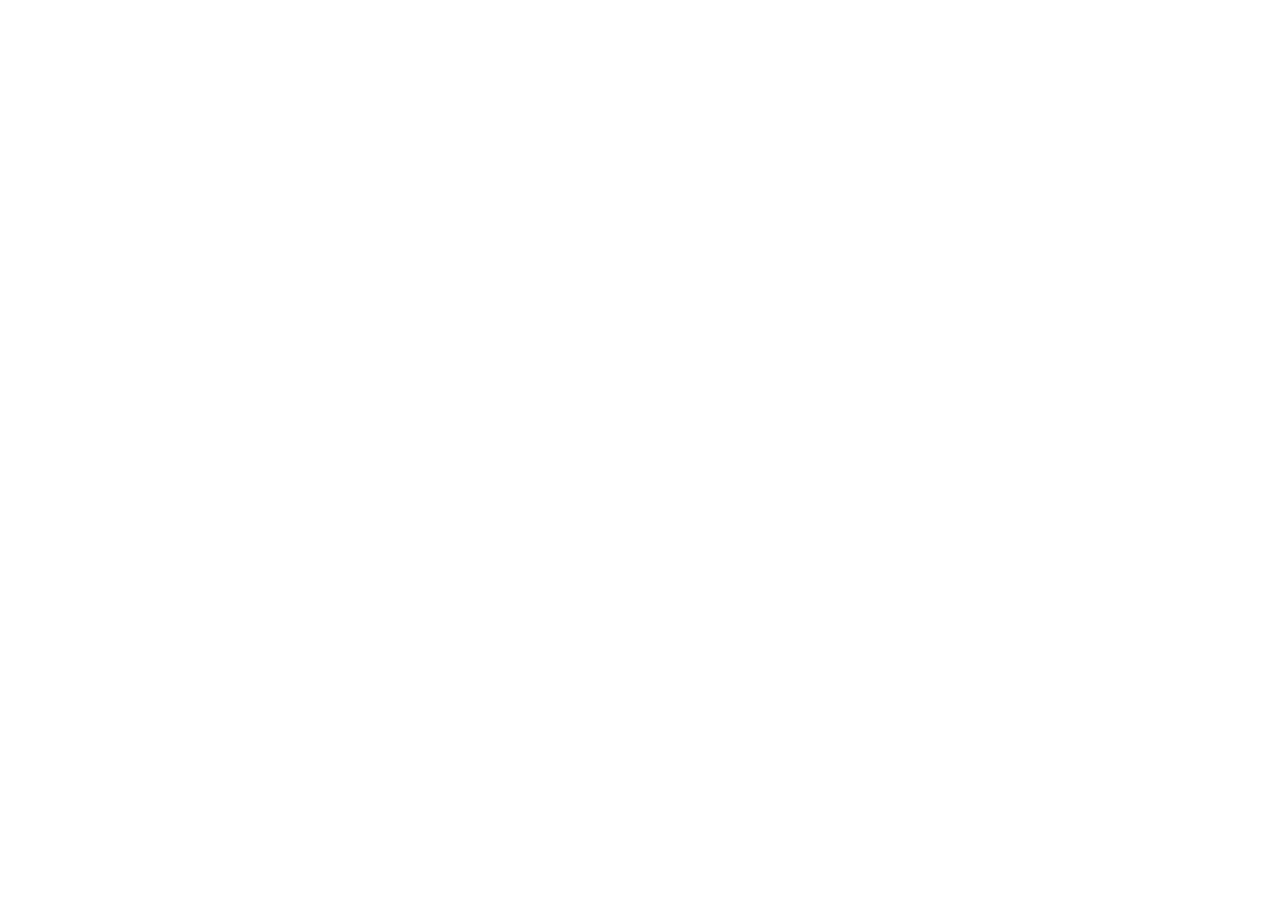
==== commit 1b54d30d: "Add minimal ymaps.route wiring for POI route button without UI changes" ====
--- a/index.html
+++ b/index.html
@@ -3,85 +3,22 @@
 <head>
   <meta charset="UTF-8" />
   <title>Audioguide UI</title>
-  <!-- ... остальной существующий head ... -->
-  <style>
-    /* Примеры стилей для чипов и панели маршрута */
-    .route-panel {
-      margin-top: 8px;
-      display: flex;
-      flex-direction: column;
-      gap: 8px;
-    }
-    .route-modes {
-      display: flex;
-      gap: 8px;
-      flex-wrap: wrap;
-    }
-    .route-chip {
-      padding: 4px 10px;
-      border-radius: 999px;
-      border: 1px solid #ddd;
-      background: #f7f7f7;
-      font-size: 13px;
-      cursor: pointer;
-    }
-    .route-chip--active {
-      background: #1a73e8;
-      color: #fff;
-      border-color: #1a73e8;
-    }
-    .route-info {
-      font-size: 13px;
-      color: #444;
-    }
-    .route-cancel {
-      align-self: flex-start;
-      padding: 4px 10px;
-      font-size: 13px;
-      border-radius: 4px;
-      border: none;
-      background: #e53935;
-      color: #fff;
-      cursor: pointer;
-    }
-  </style>
+  <!-- существующий head оставлен без изменений -->
 </head>
 <body>
-  <!-- ... существующий layout карты и карточек точек ... -->
-
-  <!-- Пример карточки точки (упрощённо) -->
-  <div class="poi-card" data-poi-id="{{id}}">
-    <!-- существующий контент карточки -->
-    <button class="poi-route-btn">Маршрут</button>
-    <div class="route-panel" hidden>
-      <div class="route-modes">
-        <button class="route-chip" data-mode="walk">Пешком</button>
-        <button class="route-chip" data-mode="car">На авто</button>
-        <button class="route-chip" data-mode="transit">Транспорт</button>
-      </div>
-      <div class="route-info"></div>
-      <button class="route-cancel">Отменить маршрут</button>
-    </div>
-  </div>
+  <!-- существующая разметка карты и карточек точек сохраняется -->
 
   <script src="https://api-maps.yandex.ru/2.1/?lang=ru_RU&load=package.full" type="text/javascript"></script>
   <script>
-    let map;
+    // Минимальный первый шаг: только логика построения маршрута,
+    // без изменения верстки и без панели чипов.
+    // Ожидается, что у карточки есть data-coords="lat,lng" и кнопка с классом .poi-route-btn
+
+    let map;            // карта инициализируется существующим кодом
     let currentRoute = null;
     let userLocation = null;
 
-    ymaps.ready(initMap);
-
-    function initMap() {
-      // Инициализация карты (используется существующая логика в проекте)
-      map = new ymaps.Map('map', {
-        center: [56.3269, 44.0059],
-        zoom: 13
-      });
-
-      initRoutingUI();
-    }
-
+    // Функция получения координат пользователя
     function requestUserLocation() {
       return new Promise((resolve, reject) => {
         if (userLocation) {
@@ -97,17 +34,21 @@
             userLocation = [pos.coords.latitude, pos.coords.longitude];
             resolve(userLocation);
           },
-          (err) => {
+          () => {
             reject(new Error('Не удалось определить местоположение'));
           }
         );
       });
     }
 
-    function buildRoute(mode, targetCoords, infoEl) {
-      if (!map) return;
+    // Минимальная функция построения маршрута от пользователя до точки
+    function buildRouteToPoint(targetCoords) {
+      if (!map || !targetCoords) {
+        console.warn('Нет карты или координат точки для маршрута');
+        return;
+      }
 
-      // Очистить предыдущий маршрут, если есть
+      // Удаляем предыдущий маршрут, если есть
       if (currentRoute) {
         map.geoObjects.remove(currentRoute);
         currentRoute = null;
@@ -116,6 +57,7 @@
       requestUserLocation()
         .then((coords) => {
           const points = [coords, targetCoords];
+          console.log('Строим маршрут через точки:', points);
           return ymaps.route(points);
         })
         .then((route) => {
@@ -123,81 +65,53 @@
           map.geoObjects.add(route);
 
           const active = route.getActiveRoute();
-          if (!active) {
-            infoEl.textContent = 'Маршрут построен, но данные недоступны';
-            return;
+          if (active) {
+            const distance = active.properties.get('distance');
+            const duration = active.properties.get('duration');
+            console.log('Маршрут построен:', {
+              distance: distance && distance.text,
+              duration: duration && duration.text,
+            });
+          } else {
+            console.warn('Маршрут построен, но активный маршрут недоступен');
           }
-
-          const distance = active.properties.get('distance');
-          const duration = active.properties.get('duration');
-
-          const distanceText = distance && distance.text ? distance.text : '';
-          const durationText = duration && duration.text ? duration.text : '';
-
-          // Текст в зависимости от режима
-          let modeLabel = '';
-          if (mode === 'walk') modeLabel = 'Пешком';
-          else if (mode === 'car') modeLabel = 'На авто';
-          else if (mode === 'transit') modeLabel = 'Транспорт';
-
-          infoEl.textContent = `${modeLabel}: ${durationText}, ${distanceText}`;
         })
         .catch((err) => {
-          infoEl.textContent = 'Не удалось построить маршрут. Включите геолокацию и проверьте интернет.';
+          console.error('Ошибка построения маршрута:', err);
+          alert('Не удалось построить маршрут. Включите геолокацию и проверьте интернет.');
         });
     }
 
-    function clearRoute(infoEl) {
-      if (currentRoute && map) {
-        map.geoObjects.remove(currentRoute);
-        currentRoute = null;
-      }
-      infoEl.textContent = '';
-    }
-
-    function initRoutingUI() {
-      // Привязка обработчиков к карточкам точек
+    // Привязка к существующим карточкам (один простой обработчик)
+    function initRouteButtons() {
       const cards = document.querySelectorAll('.poi-card');
       cards.forEach((card) => {
-        const routeBtn = card.querySelector('.poi-route-btn');
-        const panel = card.querySelector('.route-panel');
-        const chips = card.querySelectorAll('.route-chip');
-        const infoEl = card.querySelector('.route-info');
-        const cancelBtn = card.querySelector('.route-cancel');
+        const btn = card.querySelector('.poi-route-btn');
+        if (!btn) return;
 
-        // Координаты точки должны быть доступны из данных карточки
-        const targetCoords = card.dataset.coords
-          ? card.dataset.coords.split(',').map(Number)
+        const rawCoords = card.dataset.coords;
+        const targetCoords = rawCoords
+          ? rawCoords.split(',').map(Number)
           : null;
 
-        routeBtn.addEventListener('click', () => {
+        btn.addEventListener('click', () => {
           if (!targetCoords) {
-            infoEl.textContent = 'Нет координат точки для построения маршрута';
-            panel.hidden = false;
+            alert('Для этой точки не заданы координаты для маршрута');
             return;
           }
-          panel.hidden = !panel.hidden;
-        });
-
-        chips.forEach((chip) => {
-          chip.addEventListener('click', () => {
-            const mode = chip.dataset.mode;
-
-            // визуальное выделение активного чипа
-            chips.forEach((c) => c.classList.remove('route-chip--active'));
-            chip.classList.add('route-chip--active');
-
-            infoEl.textContent = 'Строим маршрут…';
-            buildRoute(mode, targetCoords, infoEl);
-          });
-        });
-
-        cancelBtn.addEventListener('click', () => {
-          chips.forEach((c) => c.classList.remove('route-chip--active'));
-          clearRoute(infoEl);
+          buildRouteToPoint(targetCoords);
         });
       });
     }
+
+    // Важно: вызвать initRouteButtons после того, как карта и карточки проинициализированы.
+    // Если у тебя есть существующая функция initMap, добавь в её конец вызов initRouteButtons().
+    // Пример (псевдокод):
+    // function initMap() {
+    //   map = new ymaps.Map('map', { center: [...], zoom: ... });
+    //   ...
+    //   initRouteButtons();
+    // }
   </script>
 </body>
 </html>
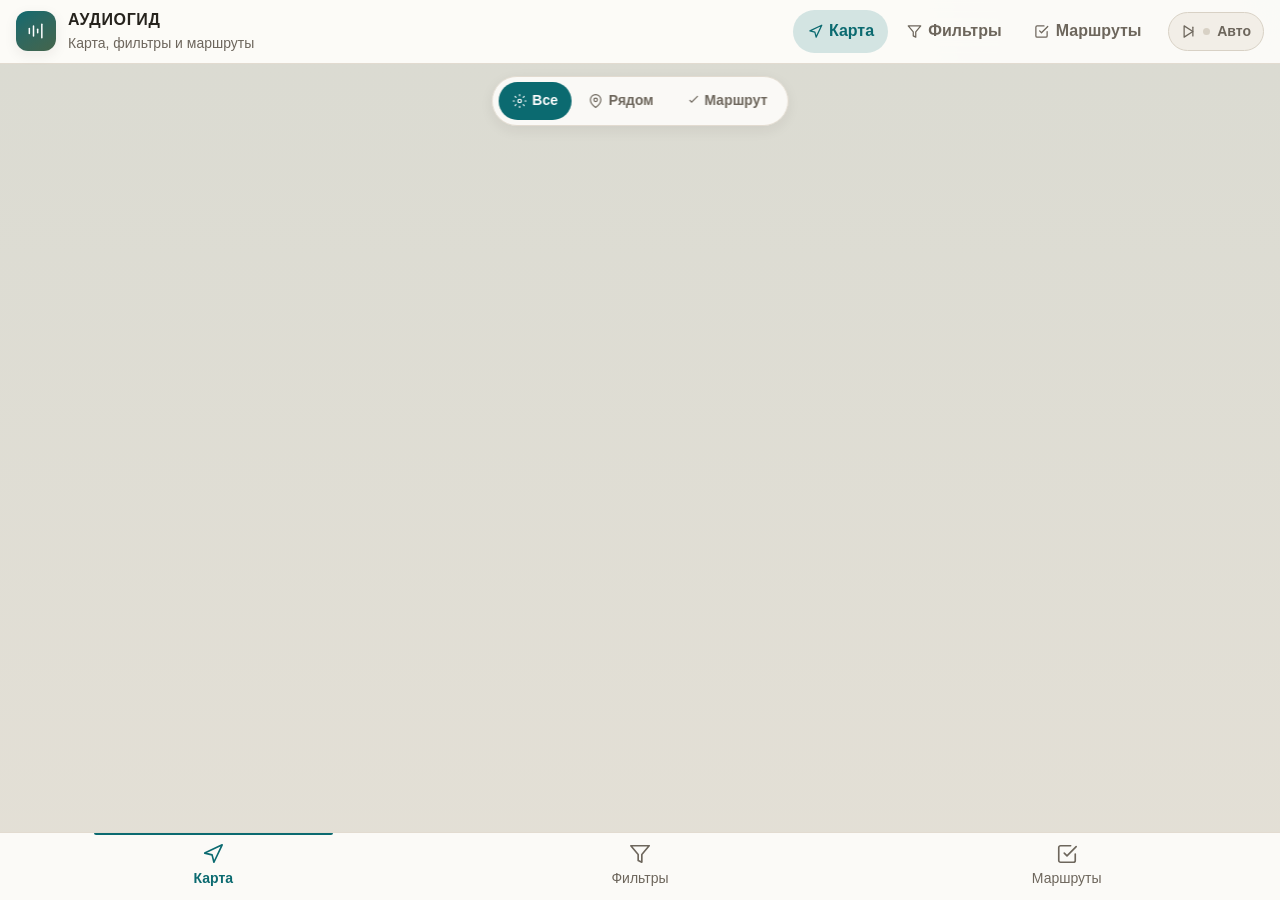
==== commit 2b259ae9: "Restore working UI from ce878ca (revert broken minimal-shell refactor that zeroed out index)" ====
--- a/index.html
+++ b/index.html
@@ -1,117 +1,974 @@
 <!DOCTYPE html>
-<html lang="ru">
+<html lang="ru" data-theme="light">
 <head>
   <meta charset="UTF-8" />
-  <title>Audioguide UI</title>
-  <!-- существующий head оставлен без изменений -->
+  <meta name="viewport" content="width=device-width, initial-scale=1.0" />
+  <title>Аудиогид</title>
+  <link href="https://api.fontshare.com/v2/css?f[]=satoshi@400,500,700&f[]=zodiak@400,700&display=swap" rel="stylesheet">
+  <style>
+    :root {
+      --text-xs: clamp(0.75rem, 0.7rem + 0.25vw, 0.875rem);
+      --text-sm: clamp(0.875rem, 0.8rem + 0.35vw, 1rem);
+      --text-base: clamp(1rem, 0.95rem + 0.25vw, 1.125rem);
+      --text-lg: clamp(1.125rem, 1rem + 0.75vw, 1.5rem);
+      --text-xl: clamp(1.5rem, 1.2rem + 1.25vw, 2.25rem);
+      --space-1:.25rem; --space-2:.5rem; --space-3:.75rem; --space-4:1rem; --space-5:1.25rem; --space-6:1.5rem; --space-8:2rem; --space-10:2.5rem;
+      --color-bg:#f7f6f2; --color-surface:#fcfbf8; --color-surface-2:#f2eee7; --color-surface-off:#e8e2d8; --color-border:#d8d1c5; --color-divider:#e2dbd0;
+      --color-text:#26231d; --color-text-muted:#6d665c; --color-text-faint:#a59e93; --color-text-inv:#faf8f4;
+      --color-primary:#0b6a70; --color-primary-h:#0b575d; --color-primary-hl:#d3e4e2;
+      --color-success:#4b7a31; --color-warn:#9a5c12; --color-danger:#a03e54;
+      --radius-sm:.5rem; --radius-md:.875rem; --radius-lg:1.25rem; --radius-xl:1.75rem; --radius-full:9999px;
+      --shadow-sm:0 4px 14px rgba(38,35,29,.07); --shadow-md:0 18px 44px rgba(38,35,29,.14); --shadow-lg:0 28px 60px rgba(38,35,29,.2);
+      --transition:180ms cubic-bezier(.16,1,.3,1);
+      --font-body:'Satoshi',sans-serif; --font-display:'Zodiak',serif;
+      --nav-h:64px; --tab-h:68px;
+    }
+    *,*::before,*::after{box-sizing:border-box;margin:0;padding:0}
+    html{scroll-behavior:smooth;-webkit-text-size-adjust:none;text-size-adjust:none;-webkit-font-smoothing:antialiased}
+    body{font-family:var(--font-body);font-size:var(--text-base);line-height:1.55;color:var(--color-text);background:radial-gradient(circle at top right,rgba(11,106,112,.07),transparent 28%),radial-gradient(circle at bottom left,rgba(154,92,18,.05),transparent 24%),var(--color-bg);min-height:100dvh;padding-top:var(--nav-h);padding-bottom:var(--tab-h)}
+    img,svg{display:block;max-width:100%} button,input,select{font:inherit;color:inherit} a{text-decoration:none;color:inherit} p{max-width:72ch} button{cursor:pointer;border:0;background:none}
+    .skip{position:absolute;left:1rem;top:-4rem;background:var(--color-primary);color:var(--color-text-inv);padding:.75rem 1.25rem;border-radius:var(--radius-full);z-index:200;font-weight:700;font-size:var(--text-sm)}.skip:focus{top:.75rem}
+    .topnav{position:fixed;top:0;left:0;right:0;z-index:100;height:var(--nav-h);background:color-mix(in srgb,var(--color-surface) 92%,transparent);backdrop-filter:blur(18px);-webkit-backdrop-filter:blur(18px);border-bottom:1px solid var(--color-divider);display:flex;align-items:center;padding:0 var(--space-4);gap:var(--space-3)}
+    .brand{display:flex;align-items:center;gap:var(--space-3);flex:1;min-width:0}
+    .brand-mark{flex-shrink:0;width:40px;height:40px;border-radius:12px;display:grid;place-items:center;background:linear-gradient(145deg,var(--color-primary),color-mix(in srgb,var(--color-primary) 60%,var(--color-warn)));color:#fff;box-shadow:var(--shadow-sm)}
+    .brand-mark svg{width:20px;height:20px;stroke:#fff;stroke-width:1.8;fill:none;stroke-linecap:round;stroke-linejoin:round}
+    .brand-text strong{display:block;font-size:var(--text-sm);letter-spacing:.04em;text-transform:uppercase;white-space:nowrap;overflow:hidden;text-overflow:ellipsis}
+    .brand-text span{display:block;font-size:var(--text-xs);color:var(--color-text-muted);white-space:nowrap;overflow:hidden;text-overflow:ellipsis}
+    .topnav-right{display:flex;gap:var(--space-2);align-items:center;flex-shrink:0}
+    /* Autoplay toggle in navbar */
+    .autoplay-toggle{display:flex;align-items:center;gap:.45rem;padding:.45rem .75rem;border-radius:var(--radius-full);border:1px solid var(--color-border);background:var(--color-surface-2);font-size:var(--text-xs);font-weight:700;color:var(--color-text-muted);cursor:pointer;transition:all var(--transition);white-space:nowrap;user-select:none}
+    .autoplay-toggle svg{width:15px;height:15px;stroke:currentColor;stroke-width:2;fill:none;stroke-linecap:round;stroke-linejoin:round;flex-shrink:0}
+    .autoplay-toggle.on{background:var(--color-primary-hl);border-color:var(--color-primary);color:var(--color-primary)}
+    .autoplay-toggle .ap-dot{width:7px;height:7px;border-radius:50%;background:var(--color-border);flex-shrink:0;transition:background var(--transition)}
+    .autoplay-toggle.on .ap-dot{background:var(--color-primary)}
+    .sidenav{display:none}
+    @media(min-width:768px){
+      body{padding-bottom:0}
+      .sidenav{display:flex;gap:var(--space-1);align-items:center;margin-left:auto}
+      .sidenav-btn{display:flex;align-items:center;gap:.4rem;padding:.55rem .9rem;border-radius:var(--radius-full);font-size:var(--text-sm);font-weight:600;color:var(--color-text-muted);transition:all var(--transition)}
+      .sidenav-btn:hover{background:var(--color-surface-2);color:var(--color-text)}
+      .sidenav-btn.active{background:var(--color-primary-hl);color:var(--color-primary)}
+      .sidenav-btn svg{width:15px;height:15px;stroke:currentColor;stroke-width:2;fill:none;stroke-linecap:round;stroke-linejoin:round}
+      .tabbar{display:none}
+    }
+    .icon-btn{width:44px;height:44px;display:grid;place-items:center;border-radius:var(--radius-full);border:1px solid var(--color-border);background:var(--color-surface-2);transition:all var(--transition);flex-shrink:0}
+    .icon-btn:hover{background:var(--color-surface-off);transform:scale(1.04)}
+    .icon-btn:active{transform:scale(.93)}
+    .icon-btn svg{width:20px;height:20px;stroke:currentColor;stroke-width:2;fill:none;stroke-linecap:round;stroke-linejoin:round}
+    .tabbar{position:fixed;bottom:0;left:0;right:0;z-index:100;height:var(--tab-h);background:color-mix(in srgb,var(--color-surface) 96%,transparent);backdrop-filter:blur(18px);-webkit-backdrop-filter:blur(18px);border-top:1px solid var(--color-divider);display:flex;align-items:stretch;padding-bottom:env(safe-area-inset-bottom,0px)}
+    .tab-item{flex:1;display:flex;flex-direction:column;align-items:center;justify-content:center;gap:.22rem;font-size:var(--text-xs);color:var(--color-text-muted);font-weight:500;transition:color var(--transition);padding:.5rem .25rem;position:relative}
+    .tab-item svg{width:22px;height:22px;stroke:currentColor;stroke-width:1.8;fill:none;stroke-linecap:round;stroke-linejoin:round;flex-shrink:0}
+    .tab-item.active{color:var(--color-primary);font-weight:700}
+    .tab-item.active::before{content:'';position:absolute;top:0;left:22%;right:22%;height:2px;background:var(--color-primary);border-radius:0 0 var(--radius-full) var(--radius-full)}
+    .tab-item:active{transform:scale(.91)}
+    .view{display:none;padding:var(--space-4);max-width:1400px;margin:0 auto}
+    .view.active{display:block}
+    #viewMap{padding:0;max-width:none}
+    @media(min-width:768px){.view{padding:var(--space-6)}}
+    .btn{border:0;border-radius:var(--radius-full);font-size:var(--text-sm);font-weight:700;padding:.8rem 1.2rem;transition:all var(--transition);display:inline-flex;align-items:center;gap:.45rem;white-space:nowrap}
+    .btn svg{width:16px;height:16px;stroke:currentColor;stroke-width:2;fill:none;stroke-linecap:round;stroke-linejoin:round;flex-shrink:0}
+    .btn-primary{background:var(--color-primary);color:var(--color-text-inv);box-shadow:var(--shadow-sm)}
+    .btn-primary:hover{background:var(--color-primary-h)}
+    .btn-secondary{background:var(--color-surface-2);border:1px solid var(--color-border)}
+    .btn-secondary:hover{background:var(--color-surface-off)}
+    .btn-ghost{background:transparent;color:var(--color-primary)}
+    .btn-ghost:hover{background:var(--color-primary-hl)}
+    .btn:active{transform:scale(.95)}
+    .btn-sm{padding:.6rem .95rem;font-size:var(--text-xs)}
+    #map{width:100%;height:calc(100dvh - var(--nav-h) - var(--tab-h));min-height:360px;background:linear-gradient(180deg,rgba(11,106,112,.06),rgba(11,106,112,.02)),var(--color-surface-off);position:relative}
+    @media(min-width:768px){#map{height:calc(100dvh - var(--nav-h))}}
+    .map-controls{position:absolute;top:var(--space-3);left:50%;transform:translateX(-50%);z-index:20;display:flex;gap:var(--space-1);background:color-mix(in srgb,var(--color-surface) 94%,transparent);backdrop-filter:blur(16px);-webkit-backdrop-filter:blur(16px);border:1px solid var(--color-divider);border-radius:var(--radius-full);padding:.3rem .4rem;box-shadow:var(--shadow-sm);pointer-events:auto}
+    .map-ctrl-btn{border:0;background:transparent;padding:.52rem .85rem;border-radius:var(--radius-full);font-size:var(--text-xs);font-weight:700;color:var(--color-text-muted);display:flex;align-items:center;gap:.35rem;transition:all var(--transition);white-space:nowrap}
+    .map-ctrl-btn:hover{background:var(--color-surface-2);color:var(--color-text)}
+    .map-ctrl-btn.active{background:var(--color-primary);color:#fff}
+    .map-ctrl-btn svg{width:14px;height:14px;stroke:currentColor;stroke-width:2;fill:none;stroke-linecap:round;flex-shrink:0}
+    .mac{
+      position:absolute;
+      bottom:var(--space-4);left:var(--space-3);right:var(--space-3);
+      display:flex;flex-direction:column;gap:var(--space-3);
+      background:color-mix(in srgb,var(--color-surface) 95%,transparent);
+      backdrop-filter:blur(18px);-webkit-backdrop-filter:blur(18px);
+      border:1px solid var(--color-divider);border-radius:var(--radius-xl);
+      box-shadow:var(--shadow-lg);padding:var(--space-4);
+      opacity:0;transform:translateY(16px);visibility:hidden;pointer-events:none;
+      transition:opacity 220ms cubic-bezier(.16,1,.3,1),transform 220ms cubic-bezier(.16,1,.3,1),visibility 0ms linear 220ms;
+      z-index:20;
+    }
+    .mac.visible{
+      opacity:1;transform:translateY(0);visibility:visible;pointer-events:auto;
+      transition:opacity 220ms cubic-bezier(.16,1,.3,1),transform 220ms cubic-bezier(.16,1,.3,1),visibility 0ms linear 0ms;
+    }
+    @media(min-width:768px){.mac{left:auto;right:var(--space-6);bottom:var(--space-6);max-width:380px}}
+    .mac-top{display:flex;align-items:start;gap:var(--space-3)}
+    .mac-icon{width:44px;height:44px;flex-shrink:0;border-radius:var(--radius-md);display:grid;place-items:center;background:var(--color-primary-hl);color:var(--color-primary)}
+    .mac-icon svg{width:22px;height:22px;stroke:currentColor;stroke-width:1.8;fill:none;stroke-linecap:round;stroke-linejoin:round}
+    .mac-info{flex:1;min-width:0}
+    .mac-title{font-weight:700;font-size:var(--text-sm);display:block;white-space:nowrap;overflow:hidden;text-overflow:ellipsis}
+    .mac-sub{font-size:var(--text-xs);color:var(--color-text-muted);margin-top:.15rem;display:block}
+    .mac-btns{display:flex;gap:var(--space-2)}
+    .audio-player{display:flex;align-items:center;gap:var(--space-3);background:var(--color-surface-2);border:1px solid var(--color-border);border-radius:var(--radius-lg);padding:var(--space-3) var(--space-4)}
+    .audio-play-btn{width:40px;height:40px;border-radius:50%;border:0;background:var(--color-primary);color:#fff;display:grid;place-items:center;flex-shrink:0;transition:all var(--transition)}
+    .audio-play-btn:hover{background:var(--color-primary-h);transform:scale(1.07)}
+    .audio-play-btn:active{transform:scale(.9)}
+    .audio-play-btn svg{width:16px;height:16px;stroke:#fff;stroke-width:2.5;fill:none;stroke-linecap:round}
+    .audio-progress{flex:1;min-width:0}
+    .audio-bar{width:100%;height:4px;border-radius:var(--radius-full);background:var(--color-border);cursor:pointer}
+    .audio-fill{height:100%;width:0;background:var(--color-primary);border-radius:var(--radius-full);transition:width .3s linear}
+    .audio-time{font-size:var(--text-xs);color:var(--color-text-muted);margin-top:.35rem;display:block}
+    .panel{background:var(--color-surface);border:1px solid var(--color-divider);border-radius:var(--radius-xl);box-shadow:var(--shadow-sm)}
+    .filter-section-label{font-size:var(--text-xs);font-weight:700;letter-spacing:.08em;text-transform:uppercase;color:var(--color-text-muted);padding:var(--space-4) var(--space-5) var(--space-2)}
+    .filter-card{padding:var(--space-4) var(--space-5);border-bottom:1px solid var(--color-divider)}
+    .filter-card:last-of-type{border-bottom:0}
+    .filter-row{display:flex;align-items:center;justify-content:space-between;gap:var(--space-4)}
+    .filter-label strong{display:block;font-size:var(--text-sm);font-weight:700;margin-bottom:.2rem}
+    .filter-label p{font-size:var(--text-xs);color:var(--color-text-muted)}
+    .switch{position:relative;width:52px;height:30px;flex-shrink:0}
+    .switch input{opacity:0;width:0;height:0;position:absolute}
+    .sw-track{position:absolute;inset:0;border-radius:var(--radius-full);background:var(--color-surface-off);border:1px solid var(--color-border);cursor:pointer;transition:background var(--transition),border-color var(--transition)}
+    .switch input:checked~.sw-track{background:var(--color-primary);border-color:var(--color-primary)}
+    .sw-thumb{position:absolute;top:4px;left:4px;width:20px;height:20px;border-radius:50%;background:#fff;box-shadow:0 1px 4px rgba(0,0,0,.18);transition:transform var(--transition);pointer-events:none}
+    .switch input:checked~.sw-thumb{transform:translateX(22px)}
+    .range-wrap{margin-top:var(--space-3)}
+    .range-wrap input[type="range"]{width:100%;accent-color:var(--color-primary);cursor:pointer}
+    .range-labels{display:flex;justify-content:space-between;font-size:var(--text-xs);color:var(--color-text-muted);margin-top:.4rem}
+    .chip-list{display:flex;flex-wrap:wrap;gap:var(--space-2);margin-top:var(--space-3)}
+    .chip{padding:.5rem .9rem;border-radius:var(--radius-full);border:1px solid var(--color-border);background:var(--color-surface-2);font-size:var(--text-xs);font-weight:700;color:var(--color-text-muted);cursor:pointer;transition:all var(--transition)}
+    .chip:hover:not([disabled]){border-color:var(--color-primary);color:var(--color-primary)}
+    .chip.active{background:var(--color-primary-hl);border-color:var(--color-primary);color:var(--color-primary)}
+    .chip[disabled]{opacity:.38;cursor:not-allowed;pointer-events:none}
+    .status-pill{display:inline-flex;align-items:center;gap:.4rem;padding:.4rem .75rem;border-radius:var(--radius-full);background:var(--color-surface-2);border:1px solid var(--color-border);font-size:var(--text-xs);font-weight:700;white-space:nowrap}
+    .status-pill .dot{width:7px;height:7px;border-radius:50%;background:currentColor;flex-shrink:0}
+    .status-pill[data-state="ok"]{color:var(--color-success)}
+    .status-pill[data-state="warn"]{color:var(--color-warn)}
+    .filter-actions{padding:var(--space-4) var(--space-5);display:flex;gap:var(--space-3);flex-wrap:wrap;border-top:1px solid var(--color-divider)}
+    .routes-head{margin-bottom:var(--space-4)}
+    .routes-head h2{font-family:var(--font-display);font-size:var(--text-xl)}
+    .routes-head p{font-size:var(--text-sm);color:var(--color-text-muted);margin-top:.3rem}
+    .search-bar{display:flex;align-items:center;gap:var(--space-2);background:var(--color-surface);border:1px solid var(--color-border);border-radius:var(--radius-full);padding:.65rem var(--space-4);margin-bottom:var(--space-4);box-shadow:var(--shadow-sm)}
+    .search-bar svg{width:18px;height:18px;stroke:var(--color-text-muted);stroke-width:2;fill:none;stroke-linecap:round;flex-shrink:0}
+    .search-bar input{flex:1;border:0;background:transparent;outline:none;font-size:var(--text-sm)}
+    .search-bar input::placeholder{color:var(--color-text-faint)}
+    .route-grid{display:grid;grid-template-columns:1fr;gap:var(--space-4)}
+    @media(min-width:520px){.route-grid{grid-template-columns:repeat(2,1fr)}}
+    @media(min-width:900px){.route-grid{grid-template-columns:repeat(3,1fr)}}
+    .route-card{border-radius:var(--radius-xl);overflow:hidden;background:var(--color-surface);border:1px solid var(--color-divider);box-shadow:var(--shadow-sm);cursor:pointer;transition:transform var(--transition),box-shadow var(--transition);display:grid}
+    .route-card:hover{transform:translateY(-3px);box-shadow:var(--shadow-md)}
+    .route-card:active{transform:scale(.97)}
+    .route-cover{aspect-ratio:16/10;background:var(--color-surface-off) center/cover no-repeat;position:relative}
+    .route-cover-badge{position:absolute;top:var(--space-3);left:var(--space-3);padding:.35rem .7rem;border-radius:var(--radius-full);background:rgba(0,0,0,.42);backdrop-filter:blur(8px);font-size:var(--text-xs);font-weight:700;color:#fff;display:flex;align-items:center;gap:.3rem}
+    .route-cover-badge svg{width:12px;height:12px;stroke:#fff;stroke-width:2.2;fill:none;stroke-linecap:round}
+    .route-body{padding:var(--space-4);display:grid;gap:var(--space-3)}
+    .route-body h3{font-size:var(--text-base);font-weight:700;line-height:1.25}
+    .route-body .desc{font-size:var(--text-sm);color:var(--color-text-muted);display:-webkit-box;-webkit-line-clamp:3;-webkit-box-orient:vertical;overflow:hidden}
+    .route-meta{display:flex;gap:var(--space-2);flex-wrap:wrap}
+    .route-tag{display:inline-flex;align-items:center;gap:.3rem;padding:.35rem .65rem;border-radius:var(--radius-full);background:var(--color-surface-2);border:1px solid var(--color-border);font-size:var(--text-xs);color:var(--color-text-muted)}
+    .route-tag svg{width:12px;height:12px;stroke:currentColor;stroke-width:2;fill:none;stroke-linecap:round}
+    .cover-walk{background:linear-gradient(135deg,color-mix(in srgb,var(--color-primary-hl) 70%,transparent),color-mix(in srgb,var(--color-primary) 12%,var(--color-surface-off)))}
+    .cover-bike{background:linear-gradient(135deg,color-mix(in srgb,#d8a24a 22%,var(--color-surface-off)),color-mix(in srgb,#9a5c12 10%,var(--color-surface-off)))}
+    .cover-car{background:linear-gradient(135deg,color-mix(in srgb,#a59e93 30%,var(--color-surface-off)),var(--color-surface-off))}
+    .cover-tram{background:linear-gradient(135deg,color-mix(in srgb,#a03e54 18%,var(--color-surface-off)),var(--color-surface-off))}
+    @keyframes shimmer{0%{background-position:-200% 0}100%{background-position:200% 0}}
+    .skeleton{background:linear-gradient(90deg,var(--color-surface-off) 25%,var(--color-surface-2) 50%,var(--color-surface-off) 75%);background-size:200% 100%;animation:shimmer 1.6s ease-in-out infinite;border-radius:var(--radius-sm)}
+    .skel-card{border-radius:var(--radius-xl);overflow:hidden;background:var(--color-surface);border:1px solid var(--color-divider)}
+    .skel-cover{aspect-ratio:16/10}
+    .skel-body{padding:var(--space-4);display:grid;gap:var(--space-3)}
+    .skel-line{height:14px}
+    .empty-state{display:flex;flex-direction:column;align-items:center;text-align:center;padding:var(--space-10) var(--space-6);color:var(--color-text-muted);gap:var(--space-4)}
+    .empty-icon{width:56px;height:56px;border-radius:var(--radius-xl);background:var(--color-surface-2);display:grid;place-items:center;color:var(--color-text-faint)}
+    .empty-icon svg{width:26px;height:26px;stroke:currentColor;stroke-width:1.6;fill:none;stroke-linecap:round}
+    .empty-state h3{font-size:var(--text-base);color:var(--color-text)}
+    .empty-state p{font-size:var(--text-sm);max-width:30ch}
+    .modal-backdrop{position:fixed;inset:0;background:rgba(0,0,0,.5);backdrop-filter:blur(8px);-webkit-backdrop-filter:blur(8px);z-index:150;display:none;align-items:flex-end;justify-content:center}
+    .modal-backdrop.open{display:flex}
+    @media(min-width:600px){.modal-backdrop{align-items:center;padding:var(--space-4)}}
+    .modal{width:100%;max-width:760px;max-height:92dvh;overflow-y:auto;background:var(--color-surface);border-radius:var(--radius-xl) var(--radius-xl) 0 0;border:1px solid var(--color-divider);box-shadow:var(--shadow-lg);overscroll-behavior:contain}
+    @media(min-width:600px){.modal{border-radius:var(--radius-xl)}}
+    .modal-handle{width:40px;height:4px;border-radius:var(--radius-full);background:var(--color-border);margin:var(--space-3) auto}
+    @media(min-width:600px){.modal-handle{display:none}}
+    .modal-head{padding:var(--space-4) var(--space-5);display:flex;align-items:start;justify-content:space-between;gap:var(--space-3);border-bottom:1px solid var(--color-divider);position:sticky;top:0;background:var(--color-surface);z-index:5}
+    .modal-pill{display:inline-flex;align-items:center;gap:.35rem;padding:.3rem .65rem;border-radius:var(--radius-full);background:var(--color-primary-hl);color:var(--color-primary);font-size:var(--text-xs);font-weight:700;margin-bottom:var(--space-2)}
+    .modal-pill svg{width:12px;height:12px;stroke:currentColor;stroke-width:2.2;fill:none;stroke-linecap:round}
+    .modal-head h2{font-family:var(--font-display);font-size:var(--text-lg);line-height:1.2}
+    .modal-cover{width:100%;aspect-ratio:16/9;overflow:hidden}
+    .modal-cover img{width:100%;height:100%;object-fit:cover;display:block}
+    .modal-cover-gradient{width:100%;aspect-ratio:16/9}
+    .modal-body{padding:var(--space-5);display:grid;gap:var(--space-5)}
+    @media(min-width:600px){.modal-body{grid-template-columns:1fr .85fr}.modal-cover{aspect-ratio:auto;min-height:240px}}
+    .modal-desc{font-size:var(--text-sm);color:var(--color-text-muted);line-height:1.65}
+    .fact-list{display:grid;gap:0;margin-top:var(--space-4)}
+    .fact{display:flex;justify-content:space-between;gap:var(--space-3);padding:var(--space-3) 0;border-bottom:1px solid var(--color-divider);font-size:var(--text-sm)}
+    .fact:last-child{border-bottom:0}
+    .fact strong{color:var(--color-text-muted);font-weight:600}
+    .fact span{font-weight:700;text-align:right}
+    .modal-audio-label{font-size:var(--text-xs);font-weight:700;color:var(--color-text-muted);margin-bottom:var(--space-2);display:block;text-transform:uppercase;letter-spacing:.06em}
+    .modal-actions{padding:var(--space-3) var(--space-5) var(--space-5);display:flex;gap:var(--space-3);flex-wrap:wrap;border-top:1px solid var(--color-divider);position:sticky;bottom:0;background:var(--color-surface)}
+    .scroll-top{position:fixed;bottom:calc(var(--tab-h) + var(--space-4));right:var(--space-4);z-index:90;opacity:0;pointer-events:none;transition:opacity var(--transition)}
+    .scroll-top.visible{opacity:1;pointer-events:auto}
+    @media(min-width:768px){.scroll-top{bottom:var(--space-6)}}
+    @media(prefers-reduced-motion:reduce){*,*::before,*::after{animation-duration:.01ms !important;transition-duration:.01ms !important}}
+  </style>
 </head>
 <body>
-  <!-- существующая разметка карты и карточек точек сохраняется -->
-
-  <script src="https://api-maps.yandex.ru/2.1/?lang=ru_RU&load=package.full" type="text/javascript"></script>
+  <a class="skip" href="#content">Перейти к содержанию</a>
+
+  <header class="topnav">
+    <div class="brand">
+      <div class="brand-mark" aria-hidden="true">
+        <svg viewBox="0 0 24 24"><path d="M4 15v-6"/><path d="M9 18V6"/><path d="M14 14V10"/><path d="M19 20V4"/></svg>
+      </div>
+      <div class="brand-text"><strong>Аудиогид</strong><span>Карта, фильтры и маршруты</span></div>
+    </div>
+    <nav class="sidenav" aria-label="Разделы">
+      <button class="sidenav-btn active" data-tab="map"><svg viewBox="0 0 24 24"><path d="M3 11l19-9-9 19-2-8-8-2z"/></svg>Карта</button>
+      <button class="sidenav-btn" data-tab="filters"><svg viewBox="0 0 24 24"><path d="M22 3H2l8 9.46V19l4 2v-8.54L22 3z"/></svg>Фильтры</button>
+      <button class="sidenav-btn" data-tab="routes"><svg viewBox="0 0 24 24"><path d="M9 11l3 3L22 4"/><path d="M21 12v7a2 2 0 0 1-2 2H5a2 2 0 0 1-2-2V5a2 2 0 0 1 2-2h11"/></svg>Маршруты</button>
+    </nav>
+    <div class="topnav-right">
+      <!-- Переключатель автопроигрывания -->
+      <button class="autoplay-toggle" id="autoplayToggleBtn" aria-label="Автопроигрывание выключено" aria-pressed="false">
+        <svg viewBox="0 0 24 24"><polygon points="5 3 19 12 5 21 5 3"/><path d="M19 5v14"/></svg>
+        <span class="ap-dot"></span>
+        <span id="autoplayLabel">Авто</span>
+      </button>
+    </div>
+  </header>
+
+  <main id="content">
+    <section class="view active" id="viewMap" role="region" aria-label="Карта">
+      <div id="map" aria-label="Интерактивная карта">
+        <div class="map-controls">
+          <button class="map-ctrl-btn active" id="mcAll" type="button" onclick="setMapCtrl(this,'all')"><svg viewBox="0 0 24 24"><circle cx="12" cy="12" r="3"/><path d="M12 1v2M12 21v2M4.22 4.22l1.42 1.42M18.36 18.36l1.42 1.42M1 12h2M21 12h2M4.22 19.78l1.42-1.42M18.36 5.64l1.42-1.42"/></svg>Все</button>
+          <button class="map-ctrl-btn" id="mcNear" type="button" onclick="setMapCtrl(this,'near')"><svg viewBox="0 0 24 24"><path d="M21 10c0 7-9 13-9 13s-9-6-9-13a9 9 0 0 1 18 0z"/><circle cx="12" cy="10" r="3"/></svg>Рядом</button>
+          <button class="map-ctrl-btn" id="mcRoute" type="button" onclick="setMapCtrl(this,'route')"><svg viewBox="0 0 24 24"><path d="M9 11l3 3L22 4"/></svg>Маршрут</button>
+        </div>
+        <div class="mac" id="mapActionCard" role="region" aria-label="Выбранная точка" aria-hidden="true">
+          <div class="mac-top">
+            <div class="mac-icon"><svg viewBox="0 0 24 24"><path d="M21 10c0 7-9 13-9 13s-9-6-9-13a9 9 0 0 1 18 0z"/><circle cx="12" cy="10" r="3"/></svg></div>
+            <div class="mac-info">
+              <span class="mac-title" id="macTitle"></span>
+              <span class="mac-sub" id="macSub"></span>
+            </div>
+            <button class="icon-btn" style="width:36px;height:36px" onclick="hideMapAction()" aria-label="Закрыть"><svg viewBox="0 0 24 24"><path d="M18 6 6 18M6 6l12 12"/></svg></button>
+          </div>
+          <div class="audio-player" id="macAudioPlayer">
+            <button class="audio-play-btn" id="macPlayBtn" aria-label="Воспроизвести" onclick="toggleAudio('mac', true)"><svg viewBox="0 0 24 24"><polygon points="5 3 19 12 5 21 5 3" fill="currentColor" stroke="none"/></svg></button>
+            <div class="audio-progress">
+              <div class="audio-bar"><div class="audio-fill" id="macAudioFill"></div></div>
+              <span class="audio-time" id="macAudioTime">0:00</span>
+            </div>
+          </div>
+          <div class="mac-btns">
+            <button class="btn btn-primary btn-sm" id="macPrimaryBtn" type="button"><svg viewBox="0 0 24 24"><path d="M3 11l19-9-9 19-2-8-8-2z"/></svg>Маршрут</button>
+            <button class="btn btn-secondary btn-sm" id="macSecondaryBtn" type="button">Подробнее</button>
+          </div>
+        </div>
+      </div>
+    </section>
+
+    <section class="view" id="viewFilters" role="region" aria-label="Фильтры">
+      <div class="panel">
+        <div style="padding:var(--space-5) var(--space-5) var(--space-2)">
+          <h2 style="font-family:var(--font-display);font-size:var(--text-xl);margin-bottom:var(--space-2)">Фильтры</h2>
+          <p style="font-size:var(--text-sm);color:var(--color-text-muted)">Настройте параметры — карта обновится мгновенно.</p>
+          <div style="display:flex;gap:var(--space-2);flex-wrap:wrap;margin-top:var(--space-4)">
+            <span class="status-pill" id="statusMaps" data-state="warn"><span class="dot"></span>Яндекс.Карты: загрузка…</span>
+            <span class="status-pill" id="statusData" data-state="warn"><span class="dot"></span>Данные: загрузка…</span>
+            <span class="status-pill" id="statusGeo" data-state="warn"><span class="dot"></span>Геолокация: определение…</span>
+          </div>
+        </div>
+        <p class="filter-section-label">Геолокация</p>
+        <div class="filter-card">
+          <div class="filter-row">
+            <div class="filter-label"><strong>Точки поблизости</strong><p>Показывать объекты в радиусе от вас</p></div>
+            <label class="switch" aria-label="Включить фильтр поблизости">
+              <input type="checkbox" id="nearbyToggle">
+              <div class="sw-track"></div>
+              <div class="sw-thumb"></div>
+            </label>
+          </div>
+          <div class="range-wrap">
+            <input type="range" id="distanceRange" min="100" max="3000" step="100" value="1000" aria-label="Радиус поиска">
+            <div class="range-labels"><span>100 м</span><strong id="distanceValue" style="color:var(--color-primary)">1 000 м</strong><span>3 км</span></div>
+          </div>
+        </div>
+        <p class="filter-section-label">Маршруты</p>
+        <div class="filter-card">
+          <div class="filter-row">
+            <div class="filter-label"><strong>Фильтр по маршруту</strong><p>Только точки выбранного маршрута</p></div>
+            <label class="switch" aria-label="Включить фильтр маршрутов">
+              <input type="checkbox" id="routeToggle">
+              <div class="sw-track"></div>
+              <div class="sw-thumb"></div>
+            </label>
+          </div>
+          <div class="chip-list" id="routeChips"></div>
+        </div>
+        <div class="filter-card">
+          <div class="filter-row">
+            <div class="filter-label"><strong>Тип передвижения</strong><p>Активно при включённом фильтре маршрутов</p></div>
+            <span class="status-pill" id="transportHint" data-state="warn"><span class="dot"></span>Ожидание</span>
+          </div>
+          <div class="chip-list" id="transportChips"></div>
+        </div>
+        <div class="filter-actions">
+          <button class="btn btn-primary" id="applyFiltersBtn" type="button">Применить и перейти к карте</button>
+          <button class="btn btn-secondary" id="resetFiltersBtn" type="button">Сбросить всё</button>
+        </div>
+      </div>
+    </section>
+
+    <section class="view" id="viewRoutes" role="region" aria-label="Маршруты">
+      <div class="routes-head">
+        <h2>Маршруты</h2>
+        <p>Выберите маршрут, чтобы посмотреть подробности и начать прогулку</p>
+      </div>
+      <div class="search-bar">
+        <svg viewBox="0 0 24 24"><circle cx="11" cy="11" r="8"/><path d="m21 21-4.35-4.35"/></svg>
+        <input type="search" id="routeSearch" placeholder="Поиск маршрута…" aria-label="Поиск маршрута">
+      </div>
+      <div class="route-grid" id="routeGrid">
+        <div class="skel-card"><div class="skel-cover skeleton"></div><div class="skel-body"><div class="skel-line skeleton" style="width:55%"></div><div class="skel-line skeleton" style="width:90%"></div><div class="skel-line skeleton" style="width:70%"></div></div></div>
+        <div class="skel-card"><div class="skel-cover skeleton"></div><div class="skel-body"><div class="skel-line skeleton" style="width:60%"></div><div class="skel-line skeleton" style="width:85%"></div><div class="skel-line skeleton" style="width:65%"></div></div></div>
+        <div class="skel-card"><div class="skel-cover skeleton"></div><div class="skel-body"><div class="skel-line skeleton" style="width:50%"></div><div class="skel-line skeleton" style="width:80%"></div><div class="skel-line skeleton" style="width:75%"></div></div></div>
+      </div>
+    </section>
+  </main>
+
+  <nav class="tabbar" aria-label="Разделы">
+    <button class="tab-item active" data-tab="map" aria-label="Карта"><svg viewBox="0 0 24 24"><path d="M3 11l19-9-9 19-2-8-8-2z"/></svg>Карта</button>
+    <button class="tab-item" data-tab="filters" aria-label="Фильтры"><svg viewBox="0 0 24 24"><path d="M22 3H2l8 9.46V19l4 2v-8.54L22 3z"/></svg>Фильтры</button>
+    <button class="tab-item" data-tab="routes" aria-label="Маршруты"><svg viewBox="0 0 24 24"><path d="M9 11l3 3L22 4"/><path d="M21 12v7a2 2 0 0 1-2 2H5a2 2 0 0 1-2-2V5a2 2 0 0 1 2-2h11"/></svg>Маршруты</button>
+  </nav>
+
+  <button class="scroll-top icon-btn" id="scrollTopBtn" onclick="window.scrollTo({top:0,behavior:'smooth'})" aria-label="Наверх"><svg viewBox="0 0 24 24"><path d="m18 15-6-6-6 6"/></svg></button>
+
+  <div class="modal-backdrop" id="routeModalBackdrop" aria-hidden="true">
+    <div class="modal" role="dialog" aria-modal="true" aria-labelledby="routeModalTitle">
+      <div class="modal-handle" aria-hidden="true"></div>
+      <div class="modal-head">
+        <div>
+          <div class="modal-pill" id="routeModalType"><svg viewBox="0 0 24 24"><path d="M12 8v4l3 3"/><circle cx="12" cy="12" r="9"/></svg>Тип</div>
+          <h2 id="routeModalTitle">Маршрут</h2>
+        </div>
+        <button class="icon-btn" id="closeModalBtn" type="button" aria-label="Закрыть"><svg viewBox="0 0 24 24"><path d="M18 6 6 18M6 6l12 12"/></svg></button>
+      </div>
+      <div id="routeModalCoverWrap"></div>
+      <div class="modal-body">
+        <div>
+          <p class="modal-desc" id="routeModalDescription">Описание маршрута.</p>
+          <div class="fact-list">
+            <div class="fact"><strong>Длительность</strong><span id="routeModalDuration">—</span></div>
+            <div class="fact"><strong>Протяжённость</strong><span id="routeModalDistance">—</span></div>
+            <div class="fact"><strong>Тип</strong><span id="routeModalTransport">—</span></div>
+          </div>
+        </div>
+        <div>
+          <span class="modal-audio-label">Аудио-введение</span>
+          <div class="audio-player">
+            <button class="audio-play-btn" id="modalPlayBtn" aria-label="Воспроизвести" onclick="toggleAudio('modal', true)"><svg viewBox="0 0 24 24"><polygon points="5 3 19 12 5 21 5 3" fill="currentColor" stroke="none"/></svg></button>
+            <div class="audio-progress">
+              <div class="audio-bar"><div class="audio-fill" id="modalAudioFill"></div></div>
+              <span class="audio-time" id="modalAudioTime">0:00</span>
+            </div>
+          </div>
+        </div>
+      </div>
+      <div class="modal-actions">
+        <button class="btn btn-primary" id="showRouteOnMapBtn" type="button"><svg viewBox="0 0 24 24"><path d="M3 11l19-9-9 19-2-8-8-2z"/></svg>На карту</button>
+        <button class="btn btn-secondary" id="startRouteFromModalBtn" type="button">Начать маршрут</button>
+      </div>
+    </div>
+  </div>
+
+  <script src="https://api-maps.yandex.ru/2.1/?apikey=6d7f4f22-9bbd-4199-aad9-bd5e0053d7a3&lang=ru_RU" type="text/javascript"></script>
   <script>
-    // Минимальный первый шаг: только логика построения маршрута,
-    // без изменения верстки и без панели чипов.
-    // Ожидается, что у карточки есть data-coords="lat,lng" и кнопка с классом .poi-route-btn
-
-    let map;            // карта инициализируется существующим кодом
-    let currentRoute = null;
-    let userLocation = null;
-
-    // Функция получения координат пользователя
-    function requestUserLocation() {
-      return new Promise((resolve, reject) => {
-        if (userLocation) {
-          resolve(userLocation);
-          return;
+    const API_BASE = 'https://firewalk36-audioguide-backend-78c6.twc1.net/api/v1';
+    const TRANSPORT_LABELS = { walk: 'Пеший', bike: 'Вело / самокат', car: 'Авто', tram: 'Трамвай' };
+    const ROUTE_TYPE_MAP = { walking: 'walk', cycling: 'bike', driving: 'car', public_transport: 'tram' };
+    const COVER_CLASSES = { walk: 'cover-walk', bike: 'cover-bike', car: 'cover-car', tram: 'cover-tram' };
+
+    const GEO_BBOX_LAT = 0.009;
+    const GEO_BBOX_LON = 0.013;
+    const DEFAULT_TRIGGER_RADIUS_M = 50;
+
+    const state = {
+      userLocation: null, selectedRouteId: null, selectedTransportType: null,
+      nearbyEnabled: false, routeFilterEnabled: false, distanceMeters: 1000,
+      selectedPointId: null, activeModalRouteId: null,
+      // --- Аудио ---
+      autoplayEnabled: false,      // глобальный переключатель автопроигрывания
+      manualPlay: false,           // пользователь вручную запустил аудио
+      geoActivePointId: null,      // id точки, играющей по геофенсу прямо сейчас
+      playedPoints: new Set(),     // точки, уже сыгравшие автоматически (не повторять)
+      geoWatchId: null
+    };
+    let projectData = { points: [], routes: [] };
+
+    // TAB NAVIGATION
+    function switchTab(tabId) {
+      document.querySelectorAll('.view').forEach(v => v.classList.remove('active'));
+      document.querySelectorAll('[data-tab]').forEach(b => b.classList.toggle('active', b.dataset.tab === tabId));
+      document.getElementById('view' + tabId.charAt(0).toUpperCase() + tabId.slice(1))?.classList.add('active');
+      window.scrollTo({ top: 0, behavior: 'smooth' });
+    }
+    document.querySelectorAll('[data-tab]').forEach(btn =>
+      btn.addEventListener('click', () => switchTab(btn.dataset.tab)));
+
+    window.addEventListener('scroll', () =>
+      document.getElementById('scrollTopBtn').classList.toggle('visible', window.scrollY > 300), { passive: true });
+
+    // AUTOPLAY TOGGLE
+    const autoplayBtn = document.getElementById('autoplayToggleBtn');
+    const autoplayLabel = document.getElementById('autoplayLabel');
+    function updateAutoplayUI() {
+      if (state.autoplayEnabled) {
+        autoplayBtn.classList.add('on');
+        autoplayBtn.setAttribute('aria-label', 'Автопроигрывание включено');
+        autoplayBtn.setAttribute('aria-pressed', 'true');
+        autoplayLabel.textContent = 'Авто: вкл';
+      } else {
+        autoplayBtn.classList.remove('on');
+        autoplayBtn.setAttribute('aria-label', 'Автопроигрывание выключено');
+        autoplayBtn.setAttribute('aria-pressed', 'false');
+        autoplayLabel.textContent = 'Авто';
+        // При отключении остановить текущее гео-аудио
+        if (state.geoActivePointId !== null) {
+          stopAudio('mac');
+          resetAudioPlayer('mac');
+          state.geoActivePointId = null;
         }
-        if (!navigator.geolocation) {
-          reject(new Error('Геолокация недоступна в браузере'));
-          return;
+      }
+    }
+    autoplayBtn.addEventListener('click', () => {
+      state.autoplayEnabled = !state.autoplayEnabled;
+      if (state.autoplayEnabled) {
+        // При включении сбрасываем playedPoints, чтобы точки в радиусе сыграли снова
+        state.playedPoints.clear();
+        state.manualPlay = false;
+        // Если уже знаем позицию — сразу проверяем геофенс
+        if (state.userLocation) checkGeofence();
+      }
+      updateAutoplayUI();
+    });
+
+    // DATA MAPPING
+    function mapRoute(r) {
+      return {
+        id: r.id, title: r.title || 'Без названия',
+        transportType: ROUTE_TYPE_MAP[r.route_type] || 'walk',
+        description: r.description || '',
+        duration: r.duration_minutes ? `${r.duration_minutes} мин` : '—',
+        distance: r.distance_meters ? `${(r.distance_meters / 1000).toFixed(1)} км` : '—',
+        image: r.cover_image_url || '', is_published: r.is_published, startPointId: null
+      };
+    }
+    function mapPoint(p, routeTitleById) {
+      const lat = (p.coordinates?.lat != null) ? p.coordinates.lat : p.lat;
+      const lon = (p.coordinates?.lng != null) ? p.coordinates.lng : p.lon;
+      if (lat == null || lon == null || isNaN(Number(lat)) || isNaN(Number(lon))) return null;
+      return {
+        id: p.id, title: p.title || 'Точка',
+        routeId: p.route_id || null,
+        routeTitle: (p.route_id && routeTitleById[p.route_id]) || '',
+        transportType: p.transport_type || 'walk',
+        coordinates: [Number(lat), Number(lon)],
+        description: p.description || '', shortDescription: p.short_description || '',
+        images: p.image_url ? [p.image_url] : [], audioUrl: p.audio_url || '',
+        featured: p.is_route_start || false,
+        triggerRadiusM: (typeof p.trigger_radius_m === 'number' && p.trigger_radius_m > 0)
+          ? p.trigger_radius_m
+          : DEFAULT_TRIGGER_RADIUS_M
+      };
+    }
+
+    async function loadProjectData() {
+      try {
+        const [routesRes, pointsRes] = await Promise.all([
+          fetch(`${API_BASE}/routes`).then(r => r.ok ? r.json() : []),
+          fetch(`${API_BASE}/points`).then(r => r.ok ? r.json() : [])
+        ]);
+        const routes = (Array.isArray(routesRes) ? routesRes : []).map(mapRoute).filter(r => r.is_published);
+        const routeTitleById = {};
+        routes.forEach(r => { routeTitleById[r.id] = r.title; });
+        const points = (Array.isArray(pointsRes) ? pointsRes : [])
+          .map(p => mapPoint(p, routeTitleById)).filter(Boolean);
+        routes.forEach(r => {
+          const start = points.find(p => p.routeId === r.id && p.featured) || points.find(p => p.routeId === r.id);
+          r.startPointId = start ? start.id : null;
+        });
+        projectData = { points, routes };
+        updateStatusPill('statusData', 'ok', `Данные: ${routes.length} маршр., ${points.length} точек`);
+      } catch(e) {
+        console.error('Не удалось загрузить данные:', e);
+        updateStatusPill('statusData', 'warn', 'Данные: ошибка загрузки');
+        projectData = { points: [], routes: [] };
+      }
+    }
+    function updateStatusPill(id, st, text) {
+      const el = document.getElementById(id);
+      if (!el) return;
+      el.dataset.state = st;
+      el.innerHTML = `<span class="dot"></span>${text}`;
+    }
+
+    function haversineMeters(a, b) {
+      const toRad = d => d * Math.PI / 180;
+      const R = 6371000;
+      const dLat = toRad(b[0]-a[0]), dLng = toRad(b[1]-a[1]);
+      const x = Math.sin(dLat/2)**2 + Math.cos(toRad(a[0]))*Math.cos(toRad(b[0]))*Math.sin(dLng/2)**2;
+      return 2*R*Math.atan2(Math.sqrt(x),Math.sqrt(1-x));
+    }
+    function getVisiblePoints() {
+      return projectData.points.filter(pt => {
+        const byRoute = !state.routeFilterEnabled || !state.selectedRouteId || pt.routeId === state.selectedRouteId;
+        const byTransport = !state.routeFilterEnabled || !state.selectedTransportType || pt.transportType === state.selectedTransportType;
+        const byNearby = !state.nearbyEnabled || !state.userLocation || haversineMeters(state.userLocation, pt.coordinates) <= state.distanceMeters;
+        return byRoute && byTransport && byNearby;
+      });
+    }
+    function getRouteById(id) { return projectData.routes.find(r => r.id === id); }
+    function getPointById(id) { return projectData.points.find(p => p.id === id); }
+
+    // MAP
+    let map, pointCollection, userPlacemark, activeRouteObject;
+
+    function centerMapOnUser() {
+      if (!map || !state.userLocation) return;
+      const [lat, lon] = state.userLocation;
+      map.setBounds(
+        [[lat - GEO_BBOX_LAT, lon - GEO_BBOX_LON], [lat + GEO_BBOX_LAT, lon + GEO_BBOX_LON]],
+        { checkZoomRange: true, duration: 400 }
+      );
+    }
+
+    function requestGeolocation(silent) {
+      if (!navigator.geolocation) {
+        updateStatusPill('statusGeo', 'warn', 'Геолокация: не поддерживается');
+        if (!silent) alert('Геолокация не поддерживается браузером.');
+        return;
+      }
+      navigator.geolocation.getCurrentPosition(
+        pos => {
+          state.userLocation = [pos.coords.latitude, pos.coords.longitude];
+          updateStatusPill('statusGeo', 'ok', 'Геолокация: определена');
+          renderUserLocation();
+          centerMapOnUser();
+          if (state.nearbyEnabled) refreshMap();
+          startGeoWatch();
+        },
+        err => {
+          console.warn('Геолокация отклонена:', err.message);
+          updateStatusPill('statusGeo', 'warn', 'Геолокация: нет доступа');
+          if (!silent) alert('Доступ к геолокации не выдан.');
+        },
+        { enableHighAccuracy: true, timeout: 10000, maximumAge: 120000 }
+      );
+    }
+
+    function startGeoWatch() {
+      if (!navigator.geolocation || state.geoWatchId !== null) return;
+      state.geoWatchId = navigator.geolocation.watchPosition(
+        pos => {
+          state.userLocation = [pos.coords.latitude, pos.coords.longitude];
+          renderUserLocation();
+          if (state.nearbyEnabled) refreshMap();
+          checkGeofence();
+        },
+        err => console.warn('watchPosition error:', err.message),
+        { enableHighAccuracy: true, maximumAge: 5000, timeout: 15000 }
+      );
+    }
+
+    // GEOFENCE — полная логика приоритетов
+    function checkGeofence() {
+      if (!state.userLocation || !projectData.points.length) return;
+
+      // Автопроигрывание отключено глобально
+      if (!state.autoplayEnabled) return;
+
+      // Пользователь вручную запустил аудио — геофенс не вмешивается
+      if (state.manualPlay) return;
+
+      // Ищем точку, в зоне которой пользователь находится прямо сейчас
+      let insidePoint = null;
+      for (const pt of projectData.points) {
+        if (!pt.audioUrl) continue;
+        const dist = haversineMeters(state.userLocation, pt.coordinates);
+        if (dist <= pt.triggerRadiusM) { insidePoint = pt; break; }
+      }
+
+      // Пользователь вышел из всех зон — останавливаем гео-аудио
+      if (!insidePoint) {
+        if (state.geoActivePointId !== null) {
+          stopAudio('mac');
+          resetAudioPlayer('mac');
+          hideMapAction();
+          state.geoActivePointId = null;
         }
-        navigator.geolocation.getCurrentPosition(
-          (pos) => {
-            userLocation = [pos.coords.latitude, pos.coords.longitude];
-            resolve(userLocation);
-          },
-          () => {
-            reject(new Error('Не удалось определить местоположение'));
-          }
-        );
+        return;
+      }
+
+      // Уже играет эта же точка — ничего не делаем
+      if (insidePoint.id === state.geoActivePointId) return;
+
+      // Точка уже была сыграна автоматически — не повторяем
+      if (state.playedPoints.has(insidePoint.id)) return;
+
+      // Новая точка: прерываем предыдущее гео-аудио и запускаем новое
+      if (state.geoActivePointId !== null) {
+        stopAudio('mac');
+        resetAudioPlayer('mac');
+      }
+      state.geoActivePointId = insidePoint.id;
+      state.playedPoints.add(insidePoint.id);
+      window.macAudioUrl = insidePoint.audioUrl;
+      showPointAction(insidePoint);
+      setTimeout(() => {
+        // Повторная проверка: пользователь мог нажать ручной play пока шла задержка
+        if (!state.manualPlay) toggleAudio('mac', false);
+      }, 300);
+    }
+
+    function initMap() {
+      try {
+        map = new ymaps.Map('map', { center: [56.326887, 44.005986], zoom: 13, controls: ['zoomControl', 'fullscreenControl'] });
+        pointCollection = new ymaps.GeoObjectCollection();
+        map.geoObjects.add(pointCollection);
+        updateStatusPill('statusMaps', 'ok', 'Яндекс.Карты: готово');
+        if (state.userLocation) centerMapOnUser();
+        refreshMap();
+      } catch(e) {
+        console.error('initMap error:', e);
+        updateStatusPill('statusMaps', 'warn', 'Яндекс.Карты: ошибка');
+      }
+    }
+    function renderPointsOnMap() {
+      if (!map || !pointCollection) return;
+      pointCollection.removeAll();
+      getVisiblePoints().forEach(pt => {
+        const isActive = state.selectedRouteId && pt.routeId === state.selectedRouteId;
+        const pm = new ymaps.Placemark(pt.coordinates, { hintContent: pt.title },
+          { preset: isActive ? 'islands#darkGreenCircleDotIcon' : 'islands#greenDotIcon' });
+        pm.events.add('click', () => { state.selectedPointId = pt.id; showPointAction(pt); });
+        pointCollection.add(pm);
       });
-    }
-
-    // Минимальная функция построения маршрута от пользователя до точки
-    function buildRouteToPoint(targetCoords) {
-      if (!map || !targetCoords) {
-        console.warn('Нет карты или координат точки для маршрута');
+      try {
+        const bounds = pointCollection.getBounds();
+        if (bounds && !state.userLocation) map.setBounds(bounds, { checkZoomRange: true, zoomMargin: 40 });
+      } catch(e) { console.warn('setBounds error:', e); }
+    }
+    function renderUserLocation() {
+      if (!map || !state.userLocation) return;
+      if (userPlacemark) map.geoObjects.remove(userPlacemark);
+      userPlacemark = new ymaps.Placemark(state.userLocation, {}, { preset: 'islands#blueCircleDotIcon' });
+      map.geoObjects.add(userPlacemark);
+    }
+    function clearMapRoute() {
+      if (activeRouteObject) { map.geoObjects.remove(activeRouteObject); activeRouteObject = null; }
+    }
+    function refreshMap() {
+      renderRouteChips();
+      renderTransportChips();
+      renderPointsOnMap();
+      renderUserLocation();
+    }
+
+    // MAP ACTION CARD
+    function showPointAction(pt) {
+      document.getElementById('macTitle').textContent = pt.title;
+      document.getElementById('macSub').textContent = pt.routeTitle || pt.shortDescription || '';
+      resetAudioPlayer('mac');
+      const hasAudio = !!pt.audioUrl;
+      document.getElementById('macAudioPlayer').style.display = hasAudio ? '' : 'none';
+      if (hasAudio) window.macAudioUrl = pt.audioUrl;
+      document.getElementById('macPrimaryBtn').onclick = () => routeToPoint(pt.id);
+      document.getElementById('macSecondaryBtn').textContent = 'Подробнее';
+      document.getElementById('macSecondaryBtn').onclick = pt.routeId ? () => openRouteModal(pt.routeId) : null;
+      showMac();
+    }
+    function showRouteAction(route) {
+      document.getElementById('macTitle').textContent = route.title;
+      document.getElementById('macSub').textContent = `${TRANSPORT_LABELS[route.transportType]} · ${route.duration} · ${route.distance}`;
+      document.getElementById('macAudioPlayer').style.display = 'none';
+      document.getElementById('macPrimaryBtn').innerHTML = `<svg viewBox="0 0 24 24" width="16" height="16" fill="none" stroke="currentColor" stroke-width="2" stroke-linecap="round" style="flex-shrink:0"><path d="M3 11l19-9-9 19-2-8-8-2z"/></svg>Начать маршрут`;
+      document.getElementById('macPrimaryBtn').onclick = () => routeToRouteStart(route.id);
+      document.getElementById('macSecondaryBtn').textContent = 'Подробнее';
+      document.getElementById('macSecondaryBtn').onclick = () => openRouteModal(route.id);
+      showMac();
+    }
+    function showMac() {
+      const card = document.getElementById('mapActionCard');
+      card.classList.add('visible');
+      card.setAttribute('aria-hidden', 'false');
+    }
+    function hideMapAction() {
+      const card = document.getElementById('mapActionCard');
+      card.classList.remove('visible');
+      card.setAttribute('aria-hidden', 'true');
+      stopAudio('mac');
+      // Сброс ручного флага при закрытии карточки
+      state.manualPlay = false;
+      state.geoActivePointId = null;
+    }
+
+    // MAP CTRL STRIP
+    function setMapCtrl(el, mode) {
+      document.querySelectorAll('.map-ctrl-btn').forEach(b => b.classList.remove('active'));
+      el.classList.add('active');
+      if (mode === 'near') {
+        state.nearbyEnabled = true;
+        if (!state.userLocation) requestGeolocation(false);
+        else refreshMap();
+      } else if (mode === 'all') {
+        state.nearbyEnabled = false; state.routeFilterEnabled = false;
+        state.selectedRouteId = null; state.selectedTransportType = null;
+        refreshMap(); hideMapAction(); clearMapRoute();
+      }
+    }
+
+    async function routeToPoint(pointId) {
+      const pt = getPointById(pointId);
+      if (!pt) return;
+      if (!state.userLocation) { requestGeolocation(false); return; }
+      await buildRoute(state.userLocation, pt.coordinates, pt.transportType === 'walk' ? 'pedestrian' : pt.transportType === 'car' ? 'driving' : 'masstransit');
+    }
+    async function routeToRouteStart(routeId) {
+      const route = getRouteById(routeId);
+      if (!route) return;
+      const start = getPointById(route.startPointId);
+      if (!start) return;
+      if (!state.userLocation) { requestGeolocation(false); return; }
+      await buildRoute(state.userLocation, start.coordinates, route.transportType === 'walk' ? 'pedestrian' : route.transportType === 'car' ? 'driving' : 'masstransit');
+    }
+    async function buildRoute(from, to, routingMode) {
+      if (!window.ymaps || !map) return;
+      clearMapRoute();
+      ymaps.route([from, to], { mapStateAutoApply: true, routingMode })
+        .then(r => { activeRouteObject = r; map.geoObjects.add(r); })
+        .catch(() => alert('Не удалось построить маршрут через Яндекс.'));
+    }
+
+    // FILTER UI
+    function renderRouteChips() {
+      const container = document.getElementById('routeChips');
+      if (!container) return;
+      if (!projectData.routes.length) {
+        container.innerHTML = '<span style="font-size:var(--text-xs);color:var(--color-text-faint)">Маршруты загружаются…</span>';
         return;
       }
-
-      // Удаляем предыдущий маршрут, если есть
-      if (currentRoute) {
-        map.geoObjects.remove(currentRoute);
-        currentRoute = null;
-      }
-
-      requestUserLocation()
-        .then((coords) => {
-          const points = [coords, targetCoords];
-          console.log('Строим маршрут через точки:', points);
-          return ymaps.route(points);
-        })
-        .then((route) => {
-          currentRoute = route;
-          map.geoObjects.add(route);
-
-          const active = route.getActiveRoute();
-          if (active) {
-            const distance = active.properties.get('distance');
-            const duration = active.properties.get('duration');
-            console.log('Маршрут построен:', {
-              distance: distance && distance.text,
-              duration: duration && duration.text,
-            });
-          } else {
-            console.warn('Маршрут построен, но активный маршрут недоступен');
-          }
-        })
-        .catch((err) => {
-          console.error('Ошибка построения маршрута:', err);
-          alert('Не удалось построить маршрут. Включите геолокацию и проверьте интернет.');
-        });
-    }
-
-    // Привязка к существующим карточкам (один простой обработчик)
-    function initRouteButtons() {
-      const cards = document.querySelectorAll('.poi-card');
-      cards.forEach((card) => {
-        const btn = card.querySelector('.poi-route-btn');
-        if (!btn) return;
-
-        const rawCoords = card.dataset.coords;
-        const targetCoords = rawCoords
-          ? rawCoords.split(',').map(Number)
-          : null;
-
+      container.innerHTML = projectData.routes.map(r =>
+        `<button class="chip ${r.id === state.selectedRouteId ? 'active' : ''}" data-route-id="${r.id}" ${!state.routeFilterEnabled ? 'disabled' : ''} type="button">${r.title}</button>`
+      ).join('');
+      container.querySelectorAll('.chip').forEach(btn => {
         btn.addEventListener('click', () => {
-          if (!targetCoords) {
-            alert('Для этой точки не заданы координаты для маршрута');
-            return;
-          }
-          buildRouteToPoint(targetCoords);
+          if (!state.routeFilterEnabled) return;
+          state.selectedRouteId = state.selectedRouteId === btn.dataset.routeId ? null : btn.dataset.routeId;
+          state.playedPoints.clear();
+          refreshMap();
         });
       });
     }
-
-    // Важно: вызвать initRouteButtons после того, как карта и карточки проинициализированы.
-    // Если у тебя есть существующая функция initMap, добавь в её конец вызов initRouteButtons().
-    // Пример (псевдокод):
-    // function initMap() {
-    //   map = new ymaps.Map('map', { center: [...], zoom: ... });
-    //   ...
-    //   initRouteButtons();
-    // }
+    function renderTransportChips() {
+      const container = document.getElementById('transportChips');
+      if (!container) return;
+      container.innerHTML = ['walk','bike','car','tram'].map(t =>
+        `<button class="chip ${t === state.selectedTransportType ? 'active' : ''}" data-transport="${t}" ${!state.routeFilterEnabled ? 'disabled' : ''} type="button">${TRANSPORT_LABELS[t]}</button>`
+      ).join('');
+      container.querySelectorAll('.chip').forEach(btn => {
+        btn.addEventListener('click', () => {
+          if (!state.routeFilterEnabled) return;
+          state.selectedTransportType = btn.dataset.transport === state.selectedTransportType ? null : btn.dataset.transport;
+          renderTransportChips(); refreshMap();
+        });
+      });
+      const hint = document.getElementById('transportHint');
+      if (hint) { hint.innerHTML = `<span class="dot"></span>${state.routeFilterEnabled ? 'Активно' : 'Ожидание'}`; hint.dataset.state = state.routeFilterEnabled ? 'ok' : 'warn'; }
+    }
+
+    // ROUTES RENDER
+    function renderRoutes() {
+      const grid = document.getElementById('routeGrid');
+      if (!grid) return;
+      if (!projectData.routes.length) {
+        grid.innerHTML = `<div class="empty-state" style="grid-column:1/-1"><div class="empty-icon"><svg viewBox="0 0 24 24"><path d="M9 11l3 3L22 4"/><path d="M21 12v7a2 2 0 0 1-2 2H5a2 2 0 0 1-2-2V5a2 2 0 0 1 2-2h11"/></svg></div><h3>Нет маршрутов</h3><p>Маршруты появятся после публикации в панели администратора</p></div>`;
+        return;
+      }
+      grid.innerHTML = projectData.routes.map(r => {
+        const cls = COVER_CLASSES[r.transportType] || 'cover-walk';
+        const coverStyle = r.image ? `background-image:url('${r.image}')` : '';
+        return `<article class="route-card" data-route-card="${r.id}">
+          <div class="route-cover ${cls}" style="${coverStyle}">
+            <div class="route-cover-badge"><svg viewBox="0 0 24 24" width="12" height="12"><path d="M12 8v4l3 3"/><circle cx="12" cy="12" r="9"/></svg>${TRANSPORT_LABELS[r.transportType]}</div>
+          </div>
+          <div class="route-body">
+            <h3>${r.title}</h3>
+            <p class="desc">${r.description}</p>
+            <div class="route-meta">
+              <span class="route-tag"><svg viewBox="0 0 24 24" width="12" height="12"><path d="M12 8v4l3 3"/><circle cx="12" cy="12" r="9"/></svg>${r.duration}</span>
+              <span class="route-tag"><svg viewBox="0 0 24 24" width="12" height="12"><path d="M5 12h14"/><path d="m12 5 7 7-7 7"/></svg>${r.distance}</span>
+            </div>
+          </div>
+        </article>`;
+      }).join('');
+      grid.querySelectorAll('.route-card').forEach(card =>
+        card.addEventListener('click', () => openRouteModal(card.dataset.routeCard)));
+    }
+    document.getElementById('routeSearch')?.addEventListener('input', e => {
+      const q = e.target.value.toLowerCase();
+      document.querySelectorAll('.route-card').forEach(card => {
+        card.style.display = card.textContent.toLowerCase().includes(q) ? '' : 'none';
+      });
+    });
+
+    // MODAL
+    function openRouteModal(routeId) {
+      const route = getRouteById(routeId);
+      if (!route) return;
+      state.activeModalRouteId = routeId;
+      document.getElementById('routeModalType').innerHTML = `<svg viewBox="0 0 24 24" width="12" height="12" fill="none" stroke="currentColor" stroke-width="2.2" stroke-linecap="round"><path d="M12 8v4l3 3"/><circle cx="12" cy="12" r="9"/></svg>${TRANSPORT_LABELS[route.transportType]}`;
+      document.getElementById('routeModalTitle').textContent = route.title;
+      const wrap = document.getElementById('routeModalCoverWrap');
+      if (route.image) {
+        wrap.innerHTML = `<div class="modal-cover"><img src="${route.image}" alt="${route.title}" width="960" height="540" loading="lazy"></div>`;
+      } else {
+        wrap.innerHTML = `<div class="modal-cover-gradient ${COVER_CLASSES[route.transportType] || 'cover-walk'}"></div>`;
+      }
+      document.getElementById('routeModalDescription').textContent = route.description;
+      document.getElementById('routeModalDuration').textContent = route.duration;
+      document.getElementById('routeModalDistance').textContent = route.distance;
+      document.getElementById('routeModalTransport').textContent = TRANSPORT_LABELS[route.transportType];
+      resetAudioPlayer('modal');
+      const backdrop = document.getElementById('routeModalBackdrop');
+      backdrop.classList.add('open');
+      backdrop.setAttribute('aria-hidden', 'false');
+      document.body.style.overflow = 'hidden';
+      document.getElementById('closeModalBtn').focus();
+    }
+    function closeRouteModal() {
+      document.getElementById('routeModalBackdrop').classList.remove('open');
+      document.getElementById('routeModalBackdrop').setAttribute('aria-hidden', 'true');
+      document.body.style.overflow = '';
+      stopAudio('modal');
+    }
+    document.getElementById('closeModalBtn').addEventListener('click', closeRouteModal);
+    document.getElementById('routeModalBackdrop').addEventListener('click', e => { if (e.target === document.getElementById('routeModalBackdrop')) closeRouteModal(); });
+    document.addEventListener('keydown', e => { if (e.key === 'Escape') closeRouteModal(); });
+    document.getElementById('showRouteOnMapBtn').addEventListener('click', () => {
+      if (!state.activeModalRouteId) return;
+      closeRouteModal(); applyRouteSelection(state.activeModalRouteId);
+    });
+    document.getElementById('startRouteFromModalBtn').addEventListener('click', () => {
+      if (state.activeModalRouteId) routeToRouteStart(state.activeModalRouteId);
+    });
+    function applyRouteSelection(routeId) {
+      const route = getRouteById(routeId);
+      if (!route) return;
+      state.routeFilterEnabled = true; state.selectedRouteId = routeId; state.selectedTransportType = route.transportType;
+      state.playedPoints.clear();
+      document.getElementById('routeToggle').checked = true;
+      showRouteAction(route); refreshMap(); switchTab('map');
+    }
+
+    // FILTER LISTENERS
+    document.getElementById('nearbyToggle').addEventListener('change', e => {
+      state.nearbyEnabled = e.target.checked;
+      if (state.nearbyEnabled && !state.userLocation) requestGeolocation(false);
+      else refreshMap();
+    });
+    document.getElementById('routeToggle').addEventListener('change', e => {
+      state.routeFilterEnabled = e.target.checked;
+      if (!state.routeFilterEnabled) { state.selectedRouteId = null; state.selectedTransportType = null; }
+      refreshMap();
+    });
+    document.getElementById('distanceRange').addEventListener('input', e => {
+      state.distanceMeters = Number(e.target.value);
+      const v = state.distanceMeters;
+      document.getElementById('distanceValue').textContent = v >= 1000 ? `${(v/1000).toFixed(v%1000===0?0:1)} км` : `${v} м`;
+      if (state.nearbyEnabled) refreshMap();
+    });
+    document.getElementById('applyFiltersBtn').addEventListener('click', () => { refreshMap(); switchTab('map'); });
+    document.getElementById('resetFiltersBtn').addEventListener('click', () => {
+      state.routeFilterEnabled = false; state.nearbyEnabled = false;
+      state.selectedRouteId = null; state.selectedTransportType = null;
+      state.playedPoints.clear();
+      document.getElementById('routeToggle').checked = false;
+      document.getElementById('nearbyToggle').checked = false;
+      refreshMap(); clearMapRoute(); hideMapAction();
+    });
+
+    // AUDIO PLAYER
+    const audioInstances = {};
+    function getOrCreateAudio(ctx, url) {
+      if (!audioInstances[ctx] || audioInstances[ctx].src !== url) {
+        stopAudio(ctx);
+        audioInstances[ctx] = new Audio(url);
+        const fill = document.getElementById(ctx === 'mac' ? 'macAudioFill' : 'modalAudioFill');
+        const time = document.getElementById(ctx === 'mac' ? 'macAudioTime' : 'modalAudioTime');
+        audioInstances[ctx].addEventListener('timeupdate', () => {
+          const pct = audioInstances[ctx].duration ? (audioInstances[ctx].currentTime / audioInstances[ctx].duration * 100) : 0;
+          if (fill) fill.style.width = pct + '%';
+          if (time) time.textContent = formatTime(audioInstances[ctx].currentTime);
+        });
+        audioInstances[ctx].addEventListener('ended', () => {
+          resetAudioPlayer(ctx);
+          // После окончания аудио сбрасываем флаги: геофенс снова может работать
+          if (ctx === 'mac') {
+            state.manualPlay = false;
+            state.geoActivePointId = null;
+          }
+        });
+      }
+      return audioInstances[ctx];
+    }
+    // isManual=true — пользователь нажал кнопку Play сам; false — автозапуск геофенса
+    function toggleAudio(ctx, isManual = false) {
+      const url = ctx === 'mac' ? window.macAudioUrl : window.modalAudioUrl;
+      if (!url) return;
+      const audio = getOrCreateAudio(ctx, url);
+      const btn = document.getElementById(ctx === 'mac' ? 'macPlayBtn' : 'modalPlayBtn');
+      if (audio.paused) {
+        if (ctx === 'mac' && isManual) {
+          // Ручной запуск: останавливаем гео-аудио другой точки (если было)
+          state.manualPlay = true;
+          state.geoActivePointId = null;
+        }
+        audio.play();
+        if (btn) btn.innerHTML = `<svg viewBox="0 0 24 24"><rect x="6" y="4" width="4" height="16" fill="currentColor"/><rect x="14" y="4" width="4" height="16" fill="currentColor"/></svg>`;
+      } else {
+        audio.pause();
+        // Пользователь поставил на паузу вручную — снимаем блокировку геофенса
+        if (ctx === 'mac' && isManual) state.manualPlay = false;
+        if (btn) btn.innerHTML = `<svg viewBox="0 0 24 24"><polygon points="5 3 19 12 5 21 5 3" fill="currentColor" stroke="none"/></svg>`;
+      }
+    }
+    function stopAudio(ctx) {
+      if (audioInstances[ctx]) { audioInstances[ctx].pause(); audioInstances[ctx] = null; }
+    }
+    function resetAudioPlayer(ctx) {
+      stopAudio(ctx);
+      const fill = document.getElementById(ctx === 'mac' ? 'macAudioFill' : 'modalAudioFill');
+      const time = document.getElementById(ctx === 'mac' ? 'macAudioTime' : 'modalAudioTime');
+      const btn = document.getElementById(ctx === 'mac' ? 'macPlayBtn' : 'modalPlayBtn');
+      if (fill) fill.style.width = '0';
+      if (time) time.textContent = '0:00';
+      if (btn) btn.innerHTML = `<svg viewBox="0 0 24 24"><polygon points="5 3 19 12 5 21 5 3" fill="currentColor" stroke="none"/></svg>`;
+    }
+    function formatTime(s) {
+      const m = Math.floor(s/60), sec = Math.floor(s%60);
+      return `${m}:${sec.toString().padStart(2,'0')}`;
+    }
+
+    // BOOT
+    requestGeolocation(true);
+
+    (async () => {
+      await loadProjectData();
+      renderRoutes();
+      renderRouteChips();
+      renderTransportChips();
+      if (window.ymaps) ymaps.ready(initMap);
+      else updateStatusPill('statusMaps', 'warn', 'Яндекс.Карты: ошибка');
+    })();
   </script>
 </body>
 </html>
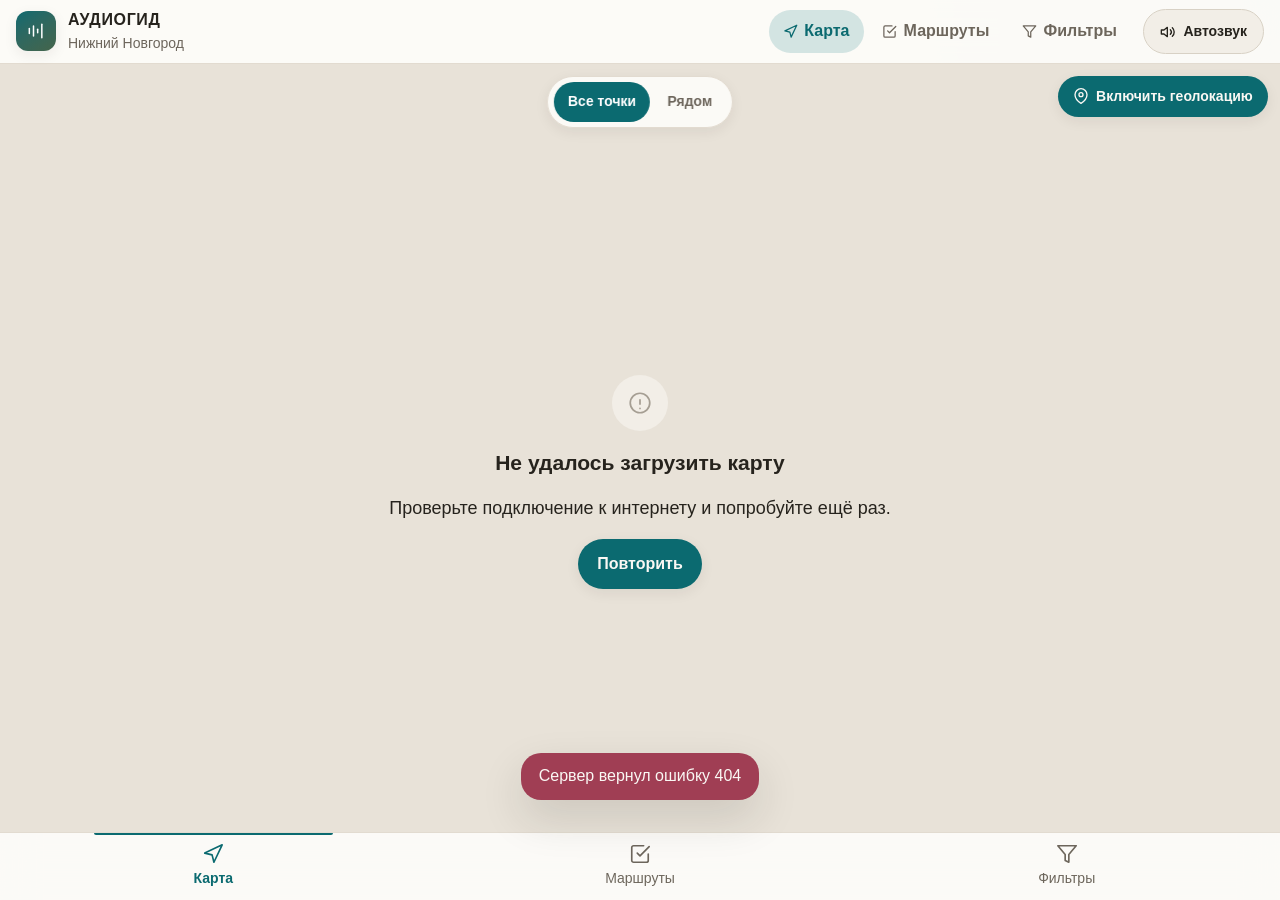
==== commit 3118923f: "Rebuild public guide as ES modules with safe rendering and reliable audio - Split the single-file ap" ====
--- a/index.html
+++ b/index.html
@@ -2,233 +2,36 @@
 <html lang="ru" data-theme="light">
 <head>
   <meta charset="UTF-8" />
-  <meta name="viewport" content="width=device-width, initial-scale=1.0" />
+  <meta name="viewport" content="width=device-width, initial-scale=1, viewport-fit=cover" />
   <title>Аудиогид</title>
-  <link href="https://api.fontshare.com/v2/css?f[]=satoshi@400,500,700&f[]=zodiak@400,700&display=swap" rel="stylesheet">
-  <style>
-    :root {
-      --text-xs: clamp(0.75rem, 0.7rem + 0.25vw, 0.875rem);
-      --text-sm: clamp(0.875rem, 0.8rem + 0.35vw, 1rem);
-      --text-base: clamp(1rem, 0.95rem + 0.25vw, 1.125rem);
-      --text-lg: clamp(1.125rem, 1rem + 0.75vw, 1.5rem);
-      --text-xl: clamp(1.5rem, 1.2rem + 1.25vw, 2.25rem);
-      --space-1:.25rem; --space-2:.5rem; --space-3:.75rem; --space-4:1rem; --space-5:1.25rem; --space-6:1.5rem; --space-8:2rem; --space-10:2.5rem;
-      --color-bg:#f7f6f2; --color-surface:#fcfbf8; --color-surface-2:#f2eee7; --color-surface-off:#e8e2d8; --color-border:#d8d1c5; --color-divider:#e2dbd0;
-      --color-text:#26231d; --color-text-muted:#6d665c; --color-text-faint:#a59e93; --color-text-inv:#faf8f4;
-      --color-primary:#0b6a70; --color-primary-h:#0b575d; --color-primary-hl:#d3e4e2;
-      --color-success:#4b7a31; --color-warn:#9a5c12; --color-danger:#a03e54;
-      --radius-sm:.5rem; --radius-md:.875rem; --radius-lg:1.25rem; --radius-xl:1.75rem; --radius-full:9999px;
-      --shadow-sm:0 4px 14px rgba(38,35,29,.07); --shadow-md:0 18px 44px rgba(38,35,29,.14); --shadow-lg:0 28px 60px rgba(38,35,29,.2);
-      --transition:180ms cubic-bezier(.16,1,.3,1);
-      --font-body:'Satoshi',sans-serif; --font-display:'Zodiak',serif;
-      --nav-h:64px; --tab-h:68px;
-    }
-    *,*::before,*::after{box-sizing:border-box;margin:0;padding:0}
-    html{scroll-behavior:smooth;-webkit-text-size-adjust:none;text-size-adjust:none;-webkit-font-smoothing:antialiased}
-    body{font-family:var(--font-body);font-size:var(--text-base);line-height:1.55;color:var(--color-text);background:radial-gradient(circle at top right,rgba(11,106,112,.07),transparent 28%),radial-gradient(circle at bottom left,rgba(154,92,18,.05),transparent 24%),var(--color-bg);min-height:100dvh;padding-top:var(--nav-h);padding-bottom:var(--tab-h)}
-    img,svg{display:block;max-width:100%} button,input,select{font:inherit;color:inherit} a{text-decoration:none;color:inherit} p{max-width:72ch} button{cursor:pointer;border:0;background:none}
-    .skip{position:absolute;left:1rem;top:-4rem;background:var(--color-primary);color:var(--color-text-inv);padding:.75rem 1.25rem;border-radius:var(--radius-full);z-index:200;font-weight:700;font-size:var(--text-sm)}.skip:focus{top:.75rem}
-    .topnav{position:fixed;top:0;left:0;right:0;z-index:100;height:var(--nav-h);background:color-mix(in srgb,var(--color-surface) 92%,transparent);backdrop-filter:blur(18px);-webkit-backdrop-filter:blur(18px);border-bottom:1px solid var(--color-divider);display:flex;align-items:center;padding:0 var(--space-4);gap:var(--space-3)}
-    .brand{display:flex;align-items:center;gap:var(--space-3);flex:1;min-width:0}
-    .brand-mark{flex-shrink:0;width:40px;height:40px;border-radius:12px;display:grid;place-items:center;background:linear-gradient(145deg,var(--color-primary),color-mix(in srgb,var(--color-primary) 60%,var(--color-warn)));color:#fff;box-shadow:var(--shadow-sm)}
-    .brand-mark svg{width:20px;height:20px;stroke:#fff;stroke-width:1.8;fill:none;stroke-linecap:round;stroke-linejoin:round}
-    .brand-text strong{display:block;font-size:var(--text-sm);letter-spacing:.04em;text-transform:uppercase;white-space:nowrap;overflow:hidden;text-overflow:ellipsis}
-    .brand-text span{display:block;font-size:var(--text-xs);color:var(--color-text-muted);white-space:nowrap;overflow:hidden;text-overflow:ellipsis}
-    .topnav-right{display:flex;gap:var(--space-2);align-items:center;flex-shrink:0}
-    /* Autoplay toggle in navbar */
-    .autoplay-toggle{display:flex;align-items:center;gap:.45rem;padding:.45rem .75rem;border-radius:var(--radius-full);border:1px solid var(--color-border);background:var(--color-surface-2);font-size:var(--text-xs);font-weight:700;color:var(--color-text-muted);cursor:pointer;transition:all var(--transition);white-space:nowrap;user-select:none}
-    .autoplay-toggle svg{width:15px;height:15px;stroke:currentColor;stroke-width:2;fill:none;stroke-linecap:round;stroke-linejoin:round;flex-shrink:0}
-    .autoplay-toggle.on{background:var(--color-primary-hl);border-color:var(--color-primary);color:var(--color-primary)}
-    .autoplay-toggle .ap-dot{width:7px;height:7px;border-radius:50%;background:var(--color-border);flex-shrink:0;transition:background var(--transition)}
-    .autoplay-toggle.on .ap-dot{background:var(--color-primary)}
-    .sidenav{display:none}
-    @media(min-width:768px){
-      body{padding-bottom:0}
-      .sidenav{display:flex;gap:var(--space-1);align-items:center;margin-left:auto}
-      .sidenav-btn{display:flex;align-items:center;gap:.4rem;padding:.55rem .9rem;border-radius:var(--radius-full);font-size:var(--text-sm);font-weight:600;color:var(--color-text-muted);transition:all var(--transition)}
-      .sidenav-btn:hover{background:var(--color-surface-2);color:var(--color-text)}
-      .sidenav-btn.active{background:var(--color-primary-hl);color:var(--color-primary)}
-      .sidenav-btn svg{width:15px;height:15px;stroke:currentColor;stroke-width:2;fill:none;stroke-linecap:round;stroke-linejoin:round}
-      .tabbar{display:none}
-    }
-    .icon-btn{width:44px;height:44px;display:grid;place-items:center;border-radius:var(--radius-full);border:1px solid var(--color-border);background:var(--color-surface-2);transition:all var(--transition);flex-shrink:0}
-    .icon-btn:hover{background:var(--color-surface-off);transform:scale(1.04)}
-    .icon-btn:active{transform:scale(.93)}
-    .icon-btn svg{width:20px;height:20px;stroke:currentColor;stroke-width:2;fill:none;stroke-linecap:round;stroke-linejoin:round}
-    .tabbar{position:fixed;bottom:0;left:0;right:0;z-index:100;height:var(--tab-h);background:color-mix(in srgb,var(--color-surface) 96%,transparent);backdrop-filter:blur(18px);-webkit-backdrop-filter:blur(18px);border-top:1px solid var(--color-divider);display:flex;align-items:stretch;padding-bottom:env(safe-area-inset-bottom,0px)}
-    .tab-item{flex:1;display:flex;flex-direction:column;align-items:center;justify-content:center;gap:.22rem;font-size:var(--text-xs);color:var(--color-text-muted);font-weight:500;transition:color var(--transition);padding:.5rem .25rem;position:relative}
-    .tab-item svg{width:22px;height:22px;stroke:currentColor;stroke-width:1.8;fill:none;stroke-linecap:round;stroke-linejoin:round;flex-shrink:0}
-    .tab-item.active{color:var(--color-primary);font-weight:700}
-    .tab-item.active::before{content:'';position:absolute;top:0;left:22%;right:22%;height:2px;background:var(--color-primary);border-radius:0 0 var(--radius-full) var(--radius-full)}
-    .tab-item:active{transform:scale(.91)}
-    .view{display:none;padding:var(--space-4);max-width:1400px;margin:0 auto}
-    .view.active{display:block}
-    #viewMap{padding:0;max-width:none}
-    @media(min-width:768px){.view{padding:var(--space-6)}}
-    .btn{border:0;border-radius:var(--radius-full);font-size:var(--text-sm);font-weight:700;padding:.8rem 1.2rem;transition:all var(--transition);display:inline-flex;align-items:center;gap:.45rem;white-space:nowrap}
-    .btn svg{width:16px;height:16px;stroke:currentColor;stroke-width:2;fill:none;stroke-linecap:round;stroke-linejoin:round;flex-shrink:0}
-    .btn-primary{background:var(--color-primary);color:var(--color-text-inv);box-shadow:var(--shadow-sm)}
-    .btn-primary:hover{background:var(--color-primary-h)}
-    .btn-secondary{background:var(--color-surface-2);border:1px solid var(--color-border)}
-    .btn-secondary:hover{background:var(--color-surface-off)}
-    .btn-ghost{background:transparent;color:var(--color-primary)}
-    .btn-ghost:hover{background:var(--color-primary-hl)}
-    .btn:active{transform:scale(.95)}
-    .btn-sm{padding:.6rem .95rem;font-size:var(--text-xs)}
-    #map{width:100%;height:calc(100dvh - var(--nav-h) - var(--tab-h));min-height:360px;background:linear-gradient(180deg,rgba(11,106,112,.06),rgba(11,106,112,.02)),var(--color-surface-off);position:relative}
-    @media(min-width:768px){#map{height:calc(100dvh - var(--nav-h))}}
-    .map-controls{position:absolute;top:var(--space-3);left:50%;transform:translateX(-50%);z-index:20;display:flex;gap:var(--space-1);background:color-mix(in srgb,var(--color-surface) 94%,transparent);backdrop-filter:blur(16px);-webkit-backdrop-filter:blur(16px);border:1px solid var(--color-divider);border-radius:var(--radius-full);padding:.3rem .4rem;box-shadow:var(--shadow-sm);pointer-events:auto}
-    .map-ctrl-btn{border:0;background:transparent;padding:.52rem .85rem;border-radius:var(--radius-full);font-size:var(--text-xs);font-weight:700;color:var(--color-text-muted);display:flex;align-items:center;gap:.35rem;transition:all var(--transition);white-space:nowrap}
-    .map-ctrl-btn:hover{background:var(--color-surface-2);color:var(--color-text)}
-    .map-ctrl-btn.active{background:var(--color-primary);color:#fff}
-    .map-ctrl-btn svg{width:14px;height:14px;stroke:currentColor;stroke-width:2;fill:none;stroke-linecap:round;flex-shrink:0}
-    .mac{
-      position:absolute;
-      bottom:var(--space-4);left:var(--space-3);right:var(--space-3);
-      display:flex;flex-direction:column;gap:var(--space-3);
-      background:color-mix(in srgb,var(--color-surface) 95%,transparent);
-      backdrop-filter:blur(18px);-webkit-backdrop-filter:blur(18px);
-      border:1px solid var(--color-divider);border-radius:var(--radius-xl);
-      box-shadow:var(--shadow-lg);padding:var(--space-4);
-      opacity:0;transform:translateY(16px);visibility:hidden;pointer-events:none;
-      transition:opacity 220ms cubic-bezier(.16,1,.3,1),transform 220ms cubic-bezier(.16,1,.3,1),visibility 0ms linear 220ms;
-      z-index:20;
-    }
-    .mac.visible{
-      opacity:1;transform:translateY(0);visibility:visible;pointer-events:auto;
-      transition:opacity 220ms cubic-bezier(.16,1,.3,1),transform 220ms cubic-bezier(.16,1,.3,1),visibility 0ms linear 0ms;
-    }
-    @media(min-width:768px){.mac{left:auto;right:var(--space-6);bottom:var(--space-6);max-width:380px}}
-    .mac-top{display:flex;align-items:start;gap:var(--space-3)}
-    .mac-icon{width:44px;height:44px;flex-shrink:0;border-radius:var(--radius-md);display:grid;place-items:center;background:var(--color-primary-hl);color:var(--color-primary)}
-    .mac-icon svg{width:22px;height:22px;stroke:currentColor;stroke-width:1.8;fill:none;stroke-linecap:round;stroke-linejoin:round}
-    .mac-info{flex:1;min-width:0}
-    .mac-title{font-weight:700;font-size:var(--text-sm);display:block;white-space:nowrap;overflow:hidden;text-overflow:ellipsis}
-    .mac-sub{font-size:var(--text-xs);color:var(--color-text-muted);margin-top:.15rem;display:block}
-    .mac-btns{display:flex;gap:var(--space-2)}
-    .audio-player{display:flex;align-items:center;gap:var(--space-3);background:var(--color-surface-2);border:1px solid var(--color-border);border-radius:var(--radius-lg);padding:var(--space-3) var(--space-4)}
-    .audio-play-btn{width:40px;height:40px;border-radius:50%;border:0;background:var(--color-primary);color:#fff;display:grid;place-items:center;flex-shrink:0;transition:all var(--transition)}
-    .audio-play-btn:hover{background:var(--color-primary-h);transform:scale(1.07)}
-    .audio-play-btn:active{transform:scale(.9)}
-    .audio-play-btn svg{width:16px;height:16px;stroke:#fff;stroke-width:2.5;fill:none;stroke-linecap:round}
-    .audio-progress{flex:1;min-width:0}
-    .audio-bar{width:100%;height:4px;border-radius:var(--radius-full);background:var(--color-border);cursor:pointer}
-    .audio-fill{height:100%;width:0;background:var(--color-primary);border-radius:var(--radius-full);transition:width .3s linear}
-    .audio-time{font-size:var(--text-xs);color:var(--color-text-muted);margin-top:.35rem;display:block}
-    .panel{background:var(--color-surface);border:1px solid var(--color-divider);border-radius:var(--radius-xl);box-shadow:var(--shadow-sm)}
-    .filter-section-label{font-size:var(--text-xs);font-weight:700;letter-spacing:.08em;text-transform:uppercase;color:var(--color-text-muted);padding:var(--space-4) var(--space-5) var(--space-2)}
-    .filter-card{padding:var(--space-4) var(--space-5);border-bottom:1px solid var(--color-divider)}
-    .filter-card:last-of-type{border-bottom:0}
-    .filter-row{display:flex;align-items:center;justify-content:space-between;gap:var(--space-4)}
-    .filter-label strong{display:block;font-size:var(--text-sm);font-weight:700;margin-bottom:.2rem}
-    .filter-label p{font-size:var(--text-xs);color:var(--color-text-muted)}
-    .switch{position:relative;width:52px;height:30px;flex-shrink:0}
-    .switch input{opacity:0;width:0;height:0;position:absolute}
-    .sw-track{position:absolute;inset:0;border-radius:var(--radius-full);background:var(--color-surface-off);border:1px solid var(--color-border);cursor:pointer;transition:background var(--transition),border-color var(--transition)}
-    .switch input:checked~.sw-track{background:var(--color-primary);border-color:var(--color-primary)}
-    .sw-thumb{position:absolute;top:4px;left:4px;width:20px;height:20px;border-radius:50%;background:#fff;box-shadow:0 1px 4px rgba(0,0,0,.18);transition:transform var(--transition);pointer-events:none}
-    .switch input:checked~.sw-thumb{transform:translateX(22px)}
-    .range-wrap{margin-top:var(--space-3)}
-    .range-wrap input[type="range"]{width:100%;accent-color:var(--color-primary);cursor:pointer}
-    .range-labels{display:flex;justify-content:space-between;font-size:var(--text-xs);color:var(--color-text-muted);margin-top:.4rem}
-    .chip-list{display:flex;flex-wrap:wrap;gap:var(--space-2);margin-top:var(--space-3)}
-    .chip{padding:.5rem .9rem;border-radius:var(--radius-full);border:1px solid var(--color-border);background:var(--color-surface-2);font-size:var(--text-xs);font-weight:700;color:var(--color-text-muted);cursor:pointer;transition:all var(--transition)}
-    .chip:hover:not([disabled]){border-color:var(--color-primary);color:var(--color-primary)}
-    .chip.active{background:var(--color-primary-hl);border-color:var(--color-primary);color:var(--color-primary)}
-    .chip[disabled]{opacity:.38;cursor:not-allowed;pointer-events:none}
-    .status-pill{display:inline-flex;align-items:center;gap:.4rem;padding:.4rem .75rem;border-radius:var(--radius-full);background:var(--color-surface-2);border:1px solid var(--color-border);font-size:var(--text-xs);font-weight:700;white-space:nowrap}
-    .status-pill .dot{width:7px;height:7px;border-radius:50%;background:currentColor;flex-shrink:0}
-    .status-pill[data-state="ok"]{color:var(--color-success)}
-    .status-pill[data-state="warn"]{color:var(--color-warn)}
-    .filter-actions{padding:var(--space-4) var(--space-5);display:flex;gap:var(--space-3);flex-wrap:wrap;border-top:1px solid var(--color-divider)}
-    .routes-head{margin-bottom:var(--space-4)}
-    .routes-head h2{font-family:var(--font-display);font-size:var(--text-xl)}
-    .routes-head p{font-size:var(--text-sm);color:var(--color-text-muted);margin-top:.3rem}
-    .search-bar{display:flex;align-items:center;gap:var(--space-2);background:var(--color-surface);border:1px solid var(--color-border);border-radius:var(--radius-full);padding:.65rem var(--space-4);margin-bottom:var(--space-4);box-shadow:var(--shadow-sm)}
-    .search-bar svg{width:18px;height:18px;stroke:var(--color-text-muted);stroke-width:2;fill:none;stroke-linecap:round;flex-shrink:0}
-    .search-bar input{flex:1;border:0;background:transparent;outline:none;font-size:var(--text-sm)}
-    .search-bar input::placeholder{color:var(--color-text-faint)}
-    .route-grid{display:grid;grid-template-columns:1fr;gap:var(--space-4)}
-    @media(min-width:520px){.route-grid{grid-template-columns:repeat(2,1fr)}}
-    @media(min-width:900px){.route-grid{grid-template-columns:repeat(3,1fr)}}
-    .route-card{border-radius:var(--radius-xl);overflow:hidden;background:var(--color-surface);border:1px solid var(--color-divider);box-shadow:var(--shadow-sm);cursor:pointer;transition:transform var(--transition),box-shadow var(--transition);display:grid}
-    .route-card:hover{transform:translateY(-3px);box-shadow:var(--shadow-md)}
-    .route-card:active{transform:scale(.97)}
-    .route-cover{aspect-ratio:16/10;background:var(--color-surface-off) center/cover no-repeat;position:relative}
-    .route-cover-badge{position:absolute;top:var(--space-3);left:var(--space-3);padding:.35rem .7rem;border-radius:var(--radius-full);background:rgba(0,0,0,.42);backdrop-filter:blur(8px);font-size:var(--text-xs);font-weight:700;color:#fff;display:flex;align-items:center;gap:.3rem}
-    .route-cover-badge svg{width:12px;height:12px;stroke:#fff;stroke-width:2.2;fill:none;stroke-linecap:round}
-    .route-body{padding:var(--space-4);display:grid;gap:var(--space-3)}
-    .route-body h3{font-size:var(--text-base);font-weight:700;line-height:1.25}
-    .route-body .desc{font-size:var(--text-sm);color:var(--color-text-muted);display:-webkit-box;-webkit-line-clamp:3;-webkit-box-orient:vertical;overflow:hidden}
-    .route-meta{display:flex;gap:var(--space-2);flex-wrap:wrap}
-    .route-tag{display:inline-flex;align-items:center;gap:.3rem;padding:.35rem .65rem;border-radius:var(--radius-full);background:var(--color-surface-2);border:1px solid var(--color-border);font-size:var(--text-xs);color:var(--color-text-muted)}
-    .route-tag svg{width:12px;height:12px;stroke:currentColor;stroke-width:2;fill:none;stroke-linecap:round}
-    .cover-walk{background:linear-gradient(135deg,color-mix(in srgb,var(--color-primary-hl) 70%,transparent),color-mix(in srgb,var(--color-primary) 12%,var(--color-surface-off)))}
-    .cover-bike{background:linear-gradient(135deg,color-mix(in srgb,#d8a24a 22%,var(--color-surface-off)),color-mix(in srgb,#9a5c12 10%,var(--color-surface-off)))}
-    .cover-car{background:linear-gradient(135deg,color-mix(in srgb,#a59e93 30%,var(--color-surface-off)),var(--color-surface-off))}
-    .cover-tram{background:linear-gradient(135deg,color-mix(in srgb,#a03e54 18%,var(--color-surface-off)),var(--color-surface-off))}
-    @keyframes shimmer{0%{background-position:-200% 0}100%{background-position:200% 0}}
-    .skeleton{background:linear-gradient(90deg,var(--color-surface-off) 25%,var(--color-surface-2) 50%,var(--color-surface-off) 75%);background-size:200% 100%;animation:shimmer 1.6s ease-in-out infinite;border-radius:var(--radius-sm)}
-    .skel-card{border-radius:var(--radius-xl);overflow:hidden;background:var(--color-surface);border:1px solid var(--color-divider)}
-    .skel-cover{aspect-ratio:16/10}
-    .skel-body{padding:var(--space-4);display:grid;gap:var(--space-3)}
-    .skel-line{height:14px}
-    .empty-state{display:flex;flex-direction:column;align-items:center;text-align:center;padding:var(--space-10) var(--space-6);color:var(--color-text-muted);gap:var(--space-4)}
-    .empty-icon{width:56px;height:56px;border-radius:var(--radius-xl);background:var(--color-surface-2);display:grid;place-items:center;color:var(--color-text-faint)}
-    .empty-icon svg{width:26px;height:26px;stroke:currentColor;stroke-width:1.6;fill:none;stroke-linecap:round}
-    .empty-state h3{font-size:var(--text-base);color:var(--color-text)}
-    .empty-state p{font-size:var(--text-sm);max-width:30ch}
-    .modal-backdrop{position:fixed;inset:0;background:rgba(0,0,0,.5);backdrop-filter:blur(8px);-webkit-backdrop-filter:blur(8px);z-index:150;display:none;align-items:flex-end;justify-content:center}
-    .modal-backdrop.open{display:flex}
-    @media(min-width:600px){.modal-backdrop{align-items:center;padding:var(--space-4)}}
-    .modal{width:100%;max-width:760px;max-height:92dvh;overflow-y:auto;background:var(--color-surface);border-radius:var(--radius-xl) var(--radius-xl) 0 0;border:1px solid var(--color-divider);box-shadow:var(--shadow-lg);overscroll-behavior:contain}
-    @media(min-width:600px){.modal{border-radius:var(--radius-xl)}}
-    .modal-handle{width:40px;height:4px;border-radius:var(--radius-full);background:var(--color-border);margin:var(--space-3) auto}
-    @media(min-width:600px){.modal-handle{display:none}}
-    .modal-head{padding:var(--space-4) var(--space-5);display:flex;align-items:start;justify-content:space-between;gap:var(--space-3);border-bottom:1px solid var(--color-divider);position:sticky;top:0;background:var(--color-surface);z-index:5}
-    .modal-pill{display:inline-flex;align-items:center;gap:.35rem;padding:.3rem .65rem;border-radius:var(--radius-full);background:var(--color-primary-hl);color:var(--color-primary);font-size:var(--text-xs);font-weight:700;margin-bottom:var(--space-2)}
-    .modal-pill svg{width:12px;height:12px;stroke:currentColor;stroke-width:2.2;fill:none;stroke-linecap:round}
-    .modal-head h2{font-family:var(--font-display);font-size:var(--text-lg);line-height:1.2}
-    .modal-cover{width:100%;aspect-ratio:16/9;overflow:hidden}
-    .modal-cover img{width:100%;height:100%;object-fit:cover;display:block}
-    .modal-cover-gradient{width:100%;aspect-ratio:16/9}
-    .modal-body{padding:var(--space-5);display:grid;gap:var(--space-5)}
-    @media(min-width:600px){.modal-body{grid-template-columns:1fr .85fr}.modal-cover{aspect-ratio:auto;min-height:240px}}
-    .modal-desc{font-size:var(--text-sm);color:var(--color-text-muted);line-height:1.65}
-    .fact-list{display:grid;gap:0;margin-top:var(--space-4)}
-    .fact{display:flex;justify-content:space-between;gap:var(--space-3);padding:var(--space-3) 0;border-bottom:1px solid var(--color-divider);font-size:var(--text-sm)}
-    .fact:last-child{border-bottom:0}
-    .fact strong{color:var(--color-text-muted);font-weight:600}
-    .fact span{font-weight:700;text-align:right}
-    .modal-audio-label{font-size:var(--text-xs);font-weight:700;color:var(--color-text-muted);margin-bottom:var(--space-2);display:block;text-transform:uppercase;letter-spacing:.06em}
-    .modal-actions{padding:var(--space-3) var(--space-5) var(--space-5);display:flex;gap:var(--space-3);flex-wrap:wrap;border-top:1px solid var(--color-divider);position:sticky;bottom:0;background:var(--color-surface)}
-    .scroll-top{position:fixed;bottom:calc(var(--tab-h) + var(--space-4));right:var(--space-4);z-index:90;opacity:0;pointer-events:none;transition:opacity var(--transition)}
-    .scroll-top.visible{opacity:1;pointer-events:auto}
-    @media(min-width:768px){.scroll-top{bottom:var(--space-6)}}
-    @media(prefers-reduced-motion:reduce){*,*::before,*::after{animation-duration:.01ms !important;transition-duration:.01ms !important}}
-  </style>
+  <link rel="stylesheet" href="css/app.css" />
 </head>
 <body>
   <a class="skip" href="#content">Перейти к содержанию</a>
+  <div id="liveRegion" class="visually-hidden" role="status" aria-live="polite"></div>
 
   <header class="topnav">
     <div class="brand">
       <div class="brand-mark" aria-hidden="true">
         <svg viewBox="0 0 24 24"><path d="M4 15v-6"/><path d="M9 18V6"/><path d="M14 14V10"/><path d="M19 20V4"/></svg>
       </div>
-      <div class="brand-text"><strong>Аудиогид</strong><span>Карта, фильтры и маршруты</span></div>
+      <div class="brand-text"><strong>Аудиогид</strong><span>Нижний Новгород</span></div>
     </div>
     <nav class="sidenav" aria-label="Разделы">
-      <button class="sidenav-btn active" data-tab="map"><svg viewBox="0 0 24 24"><path d="M3 11l19-9-9 19-2-8-8-2z"/></svg>Карта</button>
-      <button class="sidenav-btn" data-tab="filters"><svg viewBox="0 0 24 24"><path d="M22 3H2l8 9.46V19l4 2v-8.54L22 3z"/></svg>Фильтры</button>
-      <button class="sidenav-btn" data-tab="routes"><svg viewBox="0 0 24 24"><path d="M9 11l3 3L22 4"/><path d="M21 12v7a2 2 0 0 1-2 2H5a2 2 0 0 1-2-2V5a2 2 0 0 1 2-2h11"/></svg>Маршруты</button>
+      <button class="sidenav-btn active" data-tab="map" aria-current="page">
+        <svg viewBox="0 0 24 24"><path d="M3 11l19-9-9 19-2-8-8-2z"/></svg>Карта
+      </button>
+      <button class="sidenav-btn" data-tab="routes">
+        <svg viewBox="0 0 24 24"><path d="M9 11l3 3L22 4"/><path d="M21 12v7a2 2 0 0 1-2 2H5a2 2 0 0 1-2-2V5a2 2 0 0 1 2-2h11"/></svg>Маршруты
+      </button>
+      <button class="sidenav-btn" data-tab="filters">
+        <svg viewBox="0 0 24 24"><path d="M22 3H2l8 9.46V19l4 2v-8.54L22 3z"/></svg>Фильтры
+      </button>
     </nav>
     <div class="topnav-right">
-      <!-- Переключатель автопроигрывания -->
-      <button class="autoplay-toggle" id="autoplayToggleBtn" aria-label="Автопроигрывание выключено" aria-pressed="false">
-        <svg viewBox="0 0 24 24"><polygon points="5 3 19 12 5 21 5 3"/><path d="M19 5v14"/></svg>
-        <span class="ap-dot"></span>
-        <span id="autoplayLabel">Авто</span>
+      <button class="btn btn-secondary autosound-btn" id="autoplayToggleBtn" type="button" aria-pressed="false">
+        <svg viewBox="0 0 24 24"><path d="M11 5 6 9H2v6h4l5 4V5z"/><path d="M15.5 8.5a5 5 0 0 1 0 7"/><path d="M18.5 5.5a9 9 0 0 1 0 13"/></svg>
+        Автозвук
       </button>
     </div>
   </header>
@@ -236,31 +39,22 @@
   <main id="content">
     <section class="view active" id="viewMap" role="region" aria-label="Карта">
       <div id="map" aria-label="Интерактивная карта">
-        <div class="map-controls">
-          <button class="map-ctrl-btn active" id="mcAll" type="button" onclick="setMapCtrl(this,'all')"><svg viewBox="0 0 24 24"><circle cx="12" cy="12" r="3"/><path d="M12 1v2M12 21v2M4.22 4.22l1.42 1.42M18.36 18.36l1.42 1.42M1 12h2M21 12h2M4.22 19.78l1.42-1.42M18.36 5.64l1.42-1.42"/></svg>Все</button>
-          <button class="map-ctrl-btn" id="mcNear" type="button" onclick="setMapCtrl(this,'near')"><svg viewBox="0 0 24 24"><path d="M21 10c0 7-9 13-9 13s-9-6-9-13a9 9 0 0 1 18 0z"/><circle cx="12" cy="10" r="3"/></svg>Рядом</button>
-          <button class="map-ctrl-btn" id="mcRoute" type="button" onclick="setMapCtrl(this,'route')"><svg viewBox="0 0 24 24"><path d="M9 11l3 3L22 4"/></svg>Маршрут</button>
-        </div>
-        <div class="mac" id="mapActionCard" role="region" aria-label="Выбранная точка" aria-hidden="true">
-          <div class="mac-top">
-            <div class="mac-icon"><svg viewBox="0 0 24 24"><path d="M21 10c0 7-9 13-9 13s-9-6-9-13a9 9 0 0 1 18 0z"/><circle cx="12" cy="10" r="3"/></svg></div>
-            <div class="mac-info">
-              <span class="mac-title" id="macTitle"></span>
-              <span class="mac-sub" id="macSub"></span>
-            </div>
-            <button class="icon-btn" style="width:36px;height:36px" onclick="hideMapAction()" aria-label="Закрыть"><svg viewBox="0 0 24 24"><path d="M18 6 6 18M6 6l12 12"/></svg></button>
-          </div>
-          <div class="audio-player" id="macAudioPlayer">
-            <button class="audio-play-btn" id="macPlayBtn" aria-label="Воспроизвести" onclick="toggleAudio('mac', true)"><svg viewBox="0 0 24 24"><polygon points="5 3 19 12 5 21 5 3" fill="currentColor" stroke="none"/></svg></button>
-            <div class="audio-progress">
-              <div class="audio-bar"><div class="audio-fill" id="macAudioFill"></div></div>
-              <span class="audio-time" id="macAudioTime">0:00</span>
-            </div>
-          </div>
-          <div class="mac-btns">
-            <button class="btn btn-primary btn-sm" id="macPrimaryBtn" type="button"><svg viewBox="0 0 24 24"><path d="M3 11l19-9-9 19-2-8-8-2z"/></svg>Маршрут</button>
-            <button class="btn btn-secondary btn-sm" id="macSecondaryBtn" type="button">Подробнее</button>
-          </div>
+        <div class="map-controls" role="group" aria-label="Режим карты">
+          <button class="map-ctrl-btn active" data-map-mode="all" type="button">Все точки</button>
+          <button class="map-ctrl-btn" data-map-mode="near" type="button">Рядом</button>
+        </div>
+        <div class="geo-enable-wrap">
+          <button class="btn btn-primary btn-sm" id="geoEnableBtn" type="button">
+            <svg viewBox="0 0 24 24"><path d="M21 10c0 7-9 13-9 13s-9-6-9-13a9 9 0 0 1 18 0z"/><circle cx="12" cy="10" r="3"/></svg>
+            Включить геолокацию
+          </button>
+        </div>
+        <div class="geo-banner" id="geoBanner" role="alert"></div>
+        <div class="map-error-state" id="mapErrorState" hidden>
+          <div class="empty-icon"><svg viewBox="0 0 24 24"><path d="M12 9v4M12 17h.01"/><circle cx="12" cy="12" r="9"/></svg></div>
+          <h3>Не удалось загрузить карту</h3>
+          <p>Проверьте подключение к интернету и попробуйте ещё раз.</p>
+          <button class="btn btn-primary" id="mapRetryBtn" type="button">Повторить</button>
         </div>
       </div>
     </section>
@@ -273,7 +67,7 @@
           <div style="display:flex;gap:var(--space-2);flex-wrap:wrap;margin-top:var(--space-4)">
             <span class="status-pill" id="statusMaps" data-state="warn"><span class="dot"></span>Яндекс.Карты: загрузка…</span>
             <span class="status-pill" id="statusData" data-state="warn"><span class="dot"></span>Данные: загрузка…</span>
-            <span class="status-pill" id="statusGeo" data-state="warn"><span class="dot"></span>Геолокация: определение…</span>
+            <span class="status-pill" id="statusGeo" data-state="warn"><span class="dot"></span>Геолокация: выключена</span>
           </div>
         </div>
         <p class="filter-section-label">Геолокация</p>
@@ -287,15 +81,15 @@
             </label>
           </div>
           <div class="range-wrap">
-            <input type="range" id="distanceRange" min="100" max="3000" step="100" value="1000" aria-label="Радиус поиска">
+            <input type="range" id="distanceRange" min="100" max="3000" step="100" value="1000" aria-label="Радиус поиска, метров">
             <div class="range-labels"><span>100 м</span><strong id="distanceValue" style="color:var(--color-primary)">1 000 м</strong><span>3 км</span></div>
           </div>
         </div>
-        <p class="filter-section-label">Маршруты</p>
+        <p class="filter-section-label">Маршрут</p>
         <div class="filter-card">
           <div class="filter-row">
-            <div class="filter-label"><strong>Фильтр по маршруту</strong><p>Только точки выбранного маршрута</p></div>
-            <label class="switch" aria-label="Включить фильтр маршрутов">
+            <div class="filter-label"><strong>Фильтр по маршруту</strong><p>Показывать только точки выбранного маршрута</p></div>
+            <label class="switch" aria-label="Включить фильтр маршрута">
               <input type="checkbox" id="routeToggle">
               <div class="sw-track"></div>
               <div class="sw-thumb"></div>
@@ -303,13 +97,6 @@
           </div>
           <div class="chip-list" id="routeChips"></div>
         </div>
-        <div class="filter-card">
-          <div class="filter-row">
-            <div class="filter-label"><strong>Тип передвижения</strong><p>Активно при включённом фильтре маршрутов</p></div>
-            <span class="status-pill" id="transportHint" data-state="warn"><span class="dot"></span>Ожидание</span>
-          </div>
-          <div class="chip-list" id="transportChips"></div>
-        </div>
         <div class="filter-actions">
           <button class="btn btn-primary" id="applyFiltersBtn" type="button">Применить и перейти к карте</button>
           <button class="btn btn-secondary" id="resetFiltersBtn" type="button">Сбросить всё</button>
@@ -334,641 +121,109 @@
     </section>
   </main>
 
+  <div class="miniplayer" id="miniplayer" aria-label="Плеер">
+    <div class="miniplayer-row">
+      <button class="audio-play-btn" id="playerPlayBtn" type="button" aria-label="Воспроизвести">
+        <svg class="icon-play" viewBox="0 0 24 24"><polygon points="5 3 19 12 5 21 5 3" fill="currentColor" stroke="none"/></svg>
+        <svg class="icon-pause" viewBox="0 0 24 24" hidden><rect x="6" y="4" width="4" height="16" fill="currentColor"/><rect x="14" y="4" width="4" height="16" fill="currentColor"/></svg>
+      </button>
+      <div class="miniplayer-info">
+        <span class="miniplayer-title" id="playerTitle"></span>
+        <span class="miniplayer-sub" id="playerSub"></span>
+      </div>
+      <span class="miniplayer-next" id="playerNextChip" hidden></span>
+      <button class="icon-btn" id="playerCloseBtn" type="button" aria-label="Остановить и закрыть плеер">
+        <svg viewBox="0 0 24 24"><path d="M18 6 6 18M6 6l12 12"/></svg>
+      </button>
+    </div>
+    <button class="btn miniplayer-unlock" id="playerUnlockBtn" type="button" hidden>Нажмите, чтобы слушать</button>
+    <div class="audio-progress" id="playerProgressWrap">
+      <div class="audio-bar" id="playerSeekBar" role="slider" tabindex="0" aria-label="Позиция воспроизведения" aria-valuemin="0" aria-valuemax="100" aria-valuenow="0">
+        <div class="audio-bar-track"><div class="audio-fill" id="playerFill"></div></div>
+      </div>
+      <div class="audio-time"><span id="playerTimeCurrent">0:00</span><span id="playerTimeDuration">0:00</span></div>
+    </div>
+  </div>
+
   <nav class="tabbar" aria-label="Разделы">
-    <button class="tab-item active" data-tab="map" aria-label="Карта"><svg viewBox="0 0 24 24"><path d="M3 11l19-9-9 19-2-8-8-2z"/></svg>Карта</button>
-    <button class="tab-item" data-tab="filters" aria-label="Фильтры"><svg viewBox="0 0 24 24"><path d="M22 3H2l8 9.46V19l4 2v-8.54L22 3z"/></svg>Фильтры</button>
-    <button class="tab-item" data-tab="routes" aria-label="Маршруты"><svg viewBox="0 0 24 24"><path d="M9 11l3 3L22 4"/><path d="M21 12v7a2 2 0 0 1-2 2H5a2 2 0 0 1-2-2V5a2 2 0 0 1 2-2h11"/></svg>Маршруты</button>
+    <button class="tab-item active" data-tab="map" aria-current="page">
+      <svg viewBox="0 0 24 24"><path d="M3 11l19-9-9 19-2-8-8-2z"/></svg>Карта
+    </button>
+    <button class="tab-item" data-tab="routes">
+      <svg viewBox="0 0 24 24"><path d="M9 11l3 3L22 4"/><path d="M21 12v7a2 2 0 0 1-2 2H5a2 2 0 0 1-2-2V5a2 2 0 0 1 2-2h11"/></svg>Маршруты
+    </button>
+    <button class="tab-item" data-tab="filters">
+      <svg viewBox="0 0 24 24"><path d="M22 3H2l8 9.46V19l4 2v-8.54L22 3z"/></svg>Фильтры
+    </button>
   </nav>
 
-  <button class="scroll-top icon-btn" id="scrollTopBtn" onclick="window.scrollTo({top:0,behavior:'smooth'})" aria-label="Наверх"><svg viewBox="0 0 24 24"><path d="m18 15-6-6-6 6"/></svg></button>
+  <button class="scroll-top icon-btn" id="scrollTopBtn" type="button" aria-label="Наверх"><svg viewBox="0 0 24 24"><path d="m18 15-6-6-6 6"/></svg></button>
 
   <div class="modal-backdrop" id="routeModalBackdrop" aria-hidden="true">
     <div class="modal" role="dialog" aria-modal="true" aria-labelledby="routeModalTitle">
       <div class="modal-handle" aria-hidden="true"></div>
       <div class="modal-head">
         <div>
-          <div class="modal-pill" id="routeModalType"><svg viewBox="0 0 24 24"><path d="M12 8v4l3 3"/><circle cx="12" cy="12" r="9"/></svg>Тип</div>
+          <div class="modal-pill" id="routeModalPill"><svg viewBox="0 0 24 24"><path d="M12 8v4l3 3"/><circle cx="12" cy="12" r="9"/></svg><span id="routeModalPillText">Тип</span></div>
           <h2 id="routeModalTitle">Маршрут</h2>
         </div>
-        <button class="icon-btn" id="closeModalBtn" type="button" aria-label="Закрыть"><svg viewBox="0 0 24 24"><path d="M18 6 6 18M6 6l12 12"/></svg></button>
+        <button class="icon-btn" id="closeRouteModalBtn" type="button" aria-label="Закрыть"><svg viewBox="0 0 24 24"><path d="M18 6 6 18M6 6l12 12"/></svg></button>
       </div>
       <div id="routeModalCoverWrap"></div>
       <div class="modal-body">
         <div>
-          <p class="modal-desc" id="routeModalDescription">Описание маршрута.</p>
+          <p class="modal-desc" id="routeModalDescription"></p>
           <div class="fact-list">
             <div class="fact"><strong>Длительность</strong><span id="routeModalDuration">—</span></div>
             <div class="fact"><strong>Протяжённость</strong><span id="routeModalDistance">—</span></div>
             <div class="fact"><strong>Тип</strong><span id="routeModalTransport">—</span></div>
           </div>
         </div>
-        <div>
+        <div id="routeModalIntroWrap" hidden>
           <span class="modal-audio-label">Аудио-введение</span>
-          <div class="audio-player">
-            <button class="audio-play-btn" id="modalPlayBtn" aria-label="Воспроизвести" onclick="toggleAudio('modal', true)"><svg viewBox="0 0 24 24"><polygon points="5 3 19 12 5 21 5 3" fill="currentColor" stroke="none"/></svg></button>
-            <div class="audio-progress">
-              <div class="audio-bar"><div class="audio-fill" id="modalAudioFill"></div></div>
-              <span class="audio-time" id="modalAudioTime">0:00</span>
-            </div>
-          </div>
+          <button class="btn btn-secondary" id="routeModalIntroBtn" type="button">Слушать введение</button>
         </div>
       </div>
       <div class="modal-actions">
-        <button class="btn btn-primary" id="showRouteOnMapBtn" type="button"><svg viewBox="0 0 24 24"><path d="M3 11l19-9-9 19-2-8-8-2z"/></svg>На карту</button>
-        <button class="btn btn-secondary" id="startRouteFromModalBtn" type="button">Начать маршрут</button>
+        <button class="btn btn-primary" id="startRouteBtn" type="button">
+          <svg viewBox="0 0 24 24"><path d="M3 11l19-9-9 19-2-8-8-2z"/></svg>Начать маршрут
+        </button>
+        <button class="btn btn-secondary" id="resetPlayedBtn" type="button">Сбросить прослушанное</button>
       </div>
     </div>
   </div>
 
-  <script src="https://api-maps.yandex.ru/2.1/?apikey=6d7f4f22-9bbd-4199-aad9-bd5e0053d7a3&lang=ru_RU" type="text/javascript"></script>
-  <script>
-    const API_BASE = 'https://firewalk36-audioguide-backend-78c6.twc1.net/api/v1';
-    const TRANSPORT_LABELS = { walk: 'Пеший', bike: 'Вело / самокат', car: 'Авто', tram: 'Трамвай' };
-    const ROUTE_TYPE_MAP = { walking: 'walk', cycling: 'bike', driving: 'car', public_transport: 'tram' };
-    const COVER_CLASSES = { walk: 'cover-walk', bike: 'cover-bike', car: 'cover-car', tram: 'cover-tram' };
-
-    const GEO_BBOX_LAT = 0.009;
-    const GEO_BBOX_LON = 0.013;
-    const DEFAULT_TRIGGER_RADIUS_M = 50;
-
-    const state = {
-      userLocation: null, selectedRouteId: null, selectedTransportType: null,
-      nearbyEnabled: false, routeFilterEnabled: false, distanceMeters: 1000,
-      selectedPointId: null, activeModalRouteId: null,
-      // --- Аудио ---
-      autoplayEnabled: false,      // глобальный переключатель автопроигрывания
-      manualPlay: false,           // пользователь вручную запустил аудио
-      geoActivePointId: null,      // id точки, играющей по геофенсу прямо сейчас
-      playedPoints: new Set(),     // точки, уже сыгравшие автоматически (не повторять)
-      geoWatchId: null
-    };
-    let projectData = { points: [], routes: [] };
-
-    // TAB NAVIGATION
-    function switchTab(tabId) {
-      document.querySelectorAll('.view').forEach(v => v.classList.remove('active'));
-      document.querySelectorAll('[data-tab]').forEach(b => b.classList.toggle('active', b.dataset.tab === tabId));
-      document.getElementById('view' + tabId.charAt(0).toUpperCase() + tabId.slice(1))?.classList.add('active');
-      window.scrollTo({ top: 0, behavior: 'smooth' });
-    }
-    document.querySelectorAll('[data-tab]').forEach(btn =>
-      btn.addEventListener('click', () => switchTab(btn.dataset.tab)));
-
-    window.addEventListener('scroll', () =>
-      document.getElementById('scrollTopBtn').classList.toggle('visible', window.scrollY > 300), { passive: true });
-
-    // AUTOPLAY TOGGLE
-    const autoplayBtn = document.getElementById('autoplayToggleBtn');
-    const autoplayLabel = document.getElementById('autoplayLabel');
-    function updateAutoplayUI() {
-      if (state.autoplayEnabled) {
-        autoplayBtn.classList.add('on');
-        autoplayBtn.setAttribute('aria-label', 'Автопроигрывание включено');
-        autoplayBtn.setAttribute('aria-pressed', 'true');
-        autoplayLabel.textContent = 'Авто: вкл';
-      } else {
-        autoplayBtn.classList.remove('on');
-        autoplayBtn.setAttribute('aria-label', 'Автопроигрывание выключено');
-        autoplayBtn.setAttribute('aria-pressed', 'false');
-        autoplayLabel.textContent = 'Авто';
-        // При отключении остановить текущее гео-аудио
-        if (state.geoActivePointId !== null) {
-          stopAudio('mac');
-          resetAudioPlayer('mac');
-          state.geoActivePointId = null;
-        }
-      }
-    }
-    autoplayBtn.addEventListener('click', () => {
-      state.autoplayEnabled = !state.autoplayEnabled;
-      if (state.autoplayEnabled) {
-        // При включении сбрасываем playedPoints, чтобы точки в радиусе сыграли снова
-        state.playedPoints.clear();
-        state.manualPlay = false;
-        // Если уже знаем позицию — сразу проверяем геофенс
-        if (state.userLocation) checkGeofence();
-      }
-      updateAutoplayUI();
-    });
-
-    // DATA MAPPING
-    function mapRoute(r) {
-      return {
-        id: r.id, title: r.title || 'Без названия',
-        transportType: ROUTE_TYPE_MAP[r.route_type] || 'walk',
-        description: r.description || '',
-        duration: r.duration_minutes ? `${r.duration_minutes} мин` : '—',
-        distance: r.distance_meters ? `${(r.distance_meters / 1000).toFixed(1)} км` : '—',
-        image: r.cover_image_url || '', is_published: r.is_published, startPointId: null
-      };
-    }
-    function mapPoint(p, routeTitleById) {
-      const lat = (p.coordinates?.lat != null) ? p.coordinates.lat : p.lat;
-      const lon = (p.coordinates?.lng != null) ? p.coordinates.lng : p.lon;
-      if (lat == null || lon == null || isNaN(Number(lat)) || isNaN(Number(lon))) return null;
-      return {
-        id: p.id, title: p.title || 'Точка',
-        routeId: p.route_id || null,
-        routeTitle: (p.route_id && routeTitleById[p.route_id]) || '',
-        transportType: p.transport_type || 'walk',
-        coordinates: [Number(lat), Number(lon)],
-        description: p.description || '', shortDescription: p.short_description || '',
-        images: p.image_url ? [p.image_url] : [], audioUrl: p.audio_url || '',
-        featured: p.is_route_start || false,
-        triggerRadiusM: (typeof p.trigger_radius_m === 'number' && p.trigger_radius_m > 0)
-          ? p.trigger_radius_m
-          : DEFAULT_TRIGGER_RADIUS_M
-      };
-    }
-
-    async function loadProjectData() {
-      try {
-        const [routesRes, pointsRes] = await Promise.all([
-          fetch(`${API_BASE}/routes`).then(r => r.ok ? r.json() : []),
-          fetch(`${API_BASE}/points`).then(r => r.ok ? r.json() : [])
-        ]);
-        const routes = (Array.isArray(routesRes) ? routesRes : []).map(mapRoute).filter(r => r.is_published);
-        const routeTitleById = {};
-        routes.forEach(r => { routeTitleById[r.id] = r.title; });
-        const points = (Array.isArray(pointsRes) ? pointsRes : [])
-          .map(p => mapPoint(p, routeTitleById)).filter(Boolean);
-        routes.forEach(r => {
-          const start = points.find(p => p.routeId === r.id && p.featured) || points.find(p => p.routeId === r.id);
-          r.startPointId = start ? start.id : null;
-        });
-        projectData = { points, routes };
-        updateStatusPill('statusData', 'ok', `Данные: ${routes.length} маршр., ${points.length} точек`);
-      } catch(e) {
-        console.error('Не удалось загрузить данные:', e);
-        updateStatusPill('statusData', 'warn', 'Данные: ошибка загрузки');
-        projectData = { points: [], routes: [] };
-      }
-    }
-    function updateStatusPill(id, st, text) {
-      const el = document.getElementById(id);
-      if (!el) return;
-      el.dataset.state = st;
-      el.innerHTML = `<span class="dot"></span>${text}`;
-    }
-
-    function haversineMeters(a, b) {
-      const toRad = d => d * Math.PI / 180;
-      const R = 6371000;
-      const dLat = toRad(b[0]-a[0]), dLng = toRad(b[1]-a[1]);
-      const x = Math.sin(dLat/2)**2 + Math.cos(toRad(a[0]))*Math.cos(toRad(b[0]))*Math.sin(dLng/2)**2;
-      return 2*R*Math.atan2(Math.sqrt(x),Math.sqrt(1-x));
-    }
-    function getVisiblePoints() {
-      return projectData.points.filter(pt => {
-        const byRoute = !state.routeFilterEnabled || !state.selectedRouteId || pt.routeId === state.selectedRouteId;
-        const byTransport = !state.routeFilterEnabled || !state.selectedTransportType || pt.transportType === state.selectedTransportType;
-        const byNearby = !state.nearbyEnabled || !state.userLocation || haversineMeters(state.userLocation, pt.coordinates) <= state.distanceMeters;
-        return byRoute && byTransport && byNearby;
-      });
-    }
-    function getRouteById(id) { return projectData.routes.find(r => r.id === id); }
-    function getPointById(id) { return projectData.points.find(p => p.id === id); }
-
-    // MAP
-    let map, pointCollection, userPlacemark, activeRouteObject;
-
-    function centerMapOnUser() {
-      if (!map || !state.userLocation) return;
-      const [lat, lon] = state.userLocation;
-      map.setBounds(
-        [[lat - GEO_BBOX_LAT, lon - GEO_BBOX_LON], [lat + GEO_BBOX_LAT, lon + GEO_BBOX_LON]],
-        { checkZoomRange: true, duration: 400 }
-      );
-    }
-
-    function requestGeolocation(silent) {
-      if (!navigator.geolocation) {
-        updateStatusPill('statusGeo', 'warn', 'Геолокация: не поддерживается');
-        if (!silent) alert('Геолокация не поддерживается браузером.');
-        return;
-      }
-      navigator.geolocation.getCurrentPosition(
-        pos => {
-          state.userLocation = [pos.coords.latitude, pos.coords.longitude];
-          updateStatusPill('statusGeo', 'ok', 'Геолокация: определена');
-          renderUserLocation();
-          centerMapOnUser();
-          if (state.nearbyEnabled) refreshMap();
-          startGeoWatch();
-        },
-        err => {
-          console.warn('Геолокация отклонена:', err.message);
-          updateStatusPill('statusGeo', 'warn', 'Геолокация: нет доступа');
-          if (!silent) alert('Доступ к геолокации не выдан.');
-        },
-        { enableHighAccuracy: true, timeout: 10000, maximumAge: 120000 }
-      );
-    }
-
-    function startGeoWatch() {
-      if (!navigator.geolocation || state.geoWatchId !== null) return;
-      state.geoWatchId = navigator.geolocation.watchPosition(
-        pos => {
-          state.userLocation = [pos.coords.latitude, pos.coords.longitude];
-          renderUserLocation();
-          if (state.nearbyEnabled) refreshMap();
-          checkGeofence();
-        },
-        err => console.warn('watchPosition error:', err.message),
-        { enableHighAccuracy: true, maximumAge: 5000, timeout: 15000 }
-      );
-    }
-
-    // GEOFENCE — полная логика приоритетов
-    function checkGeofence() {
-      if (!state.userLocation || !projectData.points.length) return;
-
-      // Автопроигрывание отключено глобально
-      if (!state.autoplayEnabled) return;
-
-      // Пользователь вручную запустил аудио — геофенс не вмешивается
-      if (state.manualPlay) return;
-
-      // Ищем точку, в зоне которой пользователь находится прямо сейчас
-      let insidePoint = null;
-      for (const pt of projectData.points) {
-        if (!pt.audioUrl) continue;
-        const dist = haversineMeters(state.userLocation, pt.coordinates);
-        if (dist <= pt.triggerRadiusM) { insidePoint = pt; break; }
-      }
-
-      // Пользователь вышел из всех зон — останавливаем гео-аудио
-      if (!insidePoint) {
-        if (state.geoActivePointId !== null) {
-          stopAudio('mac');
-          resetAudioPlayer('mac');
-          hideMapAction();
-          state.geoActivePointId = null;
-        }
-        return;
-      }
-
-      // Уже играет эта же точка — ничего не делаем
-      if (insidePoint.id === state.geoActivePointId) return;
-
-      // Точка уже была сыграна автоматически — не повторяем
-      if (state.playedPoints.has(insidePoint.id)) return;
-
-      // Новая точка: прерываем предыдущее гео-аудио и запускаем новое
-      if (state.geoActivePointId !== null) {
-        stopAudio('mac');
-        resetAudioPlayer('mac');
-      }
-      state.geoActivePointId = insidePoint.id;
-      state.playedPoints.add(insidePoint.id);
-      window.macAudioUrl = insidePoint.audioUrl;
-      showPointAction(insidePoint);
-      setTimeout(() => {
-        // Повторная проверка: пользователь мог нажать ручной play пока шла задержка
-        if (!state.manualPlay) toggleAudio('mac', false);
-      }, 300);
-    }
-
-    function initMap() {
-      try {
-        map = new ymaps.Map('map', { center: [56.326887, 44.005986], zoom: 13, controls: ['zoomControl', 'fullscreenControl'] });
-        pointCollection = new ymaps.GeoObjectCollection();
-        map.geoObjects.add(pointCollection);
-        updateStatusPill('statusMaps', 'ok', 'Яндекс.Карты: готово');
-        if (state.userLocation) centerMapOnUser();
-        refreshMap();
-      } catch(e) {
-        console.error('initMap error:', e);
-        updateStatusPill('statusMaps', 'warn', 'Яндекс.Карты: ошибка');
-      }
-    }
-    function renderPointsOnMap() {
-      if (!map || !pointCollection) return;
-      pointCollection.removeAll();
-      getVisiblePoints().forEach(pt => {
-        const isActive = state.selectedRouteId && pt.routeId === state.selectedRouteId;
-        const pm = new ymaps.Placemark(pt.coordinates, { hintContent: pt.title },
-          { preset: isActive ? 'islands#darkGreenCircleDotIcon' : 'islands#greenDotIcon' });
-        pm.events.add('click', () => { state.selectedPointId = pt.id; showPointAction(pt); });
-        pointCollection.add(pm);
-      });
-      try {
-        const bounds = pointCollection.getBounds();
-        if (bounds && !state.userLocation) map.setBounds(bounds, { checkZoomRange: true, zoomMargin: 40 });
-      } catch(e) { console.warn('setBounds error:', e); }
-    }
-    function renderUserLocation() {
-      if (!map || !state.userLocation) return;
-      if (userPlacemark) map.geoObjects.remove(userPlacemark);
-      userPlacemark = new ymaps.Placemark(state.userLocation, {}, { preset: 'islands#blueCircleDotIcon' });
-      map.geoObjects.add(userPlacemark);
-    }
-    function clearMapRoute() {
-      if (activeRouteObject) { map.geoObjects.remove(activeRouteObject); activeRouteObject = null; }
-    }
-    function refreshMap() {
-      renderRouteChips();
-      renderTransportChips();
-      renderPointsOnMap();
-      renderUserLocation();
-    }
-
-    // MAP ACTION CARD
-    function showPointAction(pt) {
-      document.getElementById('macTitle').textContent = pt.title;
-      document.getElementById('macSub').textContent = pt.routeTitle || pt.shortDescription || '';
-      resetAudioPlayer('mac');
-      const hasAudio = !!pt.audioUrl;
-      document.getElementById('macAudioPlayer').style.display = hasAudio ? '' : 'none';
-      if (hasAudio) window.macAudioUrl = pt.audioUrl;
-      document.getElementById('macPrimaryBtn').onclick = () => routeToPoint(pt.id);
-      document.getElementById('macSecondaryBtn').textContent = 'Подробнее';
-      document.getElementById('macSecondaryBtn').onclick = pt.routeId ? () => openRouteModal(pt.routeId) : null;
-      showMac();
-    }
-    function showRouteAction(route) {
-      document.getElementById('macTitle').textContent = route.title;
-      document.getElementById('macSub').textContent = `${TRANSPORT_LABELS[route.transportType]} · ${route.duration} · ${route.distance}`;
-      document.getElementById('macAudioPlayer').style.display = 'none';
-      document.getElementById('macPrimaryBtn').innerHTML = `<svg viewBox="0 0 24 24" width="16" height="16" fill="none" stroke="currentColor" stroke-width="2" stroke-linecap="round" style="flex-shrink:0"><path d="M3 11l19-9-9 19-2-8-8-2z"/></svg>Начать маршрут`;
-      document.getElementById('macPrimaryBtn').onclick = () => routeToRouteStart(route.id);
-      document.getElementById('macSecondaryBtn').textContent = 'Подробнее';
-      document.getElementById('macSecondaryBtn').onclick = () => openRouteModal(route.id);
-      showMac();
-    }
-    function showMac() {
-      const card = document.getElementById('mapActionCard');
-      card.classList.add('visible');
-      card.setAttribute('aria-hidden', 'false');
-    }
-    function hideMapAction() {
-      const card = document.getElementById('mapActionCard');
-      card.classList.remove('visible');
-      card.setAttribute('aria-hidden', 'true');
-      stopAudio('mac');
-      // Сброс ручного флага при закрытии карточки
-      state.manualPlay = false;
-      state.geoActivePointId = null;
-    }
-
-    // MAP CTRL STRIP
-    function setMapCtrl(el, mode) {
-      document.querySelectorAll('.map-ctrl-btn').forEach(b => b.classList.remove('active'));
-      el.classList.add('active');
-      if (mode === 'near') {
-        state.nearbyEnabled = true;
-        if (!state.userLocation) requestGeolocation(false);
-        else refreshMap();
-      } else if (mode === 'all') {
-        state.nearbyEnabled = false; state.routeFilterEnabled = false;
-        state.selectedRouteId = null; state.selectedTransportType = null;
-        refreshMap(); hideMapAction(); clearMapRoute();
-      }
-    }
-
-    async function routeToPoint(pointId) {
-      const pt = getPointById(pointId);
-      if (!pt) return;
-      if (!state.userLocation) { requestGeolocation(false); return; }
-      await buildRoute(state.userLocation, pt.coordinates, pt.transportType === 'walk' ? 'pedestrian' : pt.transportType === 'car' ? 'driving' : 'masstransit');
-    }
-    async function routeToRouteStart(routeId) {
-      const route = getRouteById(routeId);
-      if (!route) return;
-      const start = getPointById(route.startPointId);
-      if (!start) return;
-      if (!state.userLocation) { requestGeolocation(false); return; }
-      await buildRoute(state.userLocation, start.coordinates, route.transportType === 'walk' ? 'pedestrian' : route.transportType === 'car' ? 'driving' : 'masstransit');
-    }
-    async function buildRoute(from, to, routingMode) {
-      if (!window.ymaps || !map) return;
-      clearMapRoute();
-      ymaps.route([from, to], { mapStateAutoApply: true, routingMode })
-        .then(r => { activeRouteObject = r; map.geoObjects.add(r); })
-        .catch(() => alert('Не удалось построить маршрут через Яндекс.'));
-    }
-
-    // FILTER UI
-    function renderRouteChips() {
-      const container = document.getElementById('routeChips');
-      if (!container) return;
-      if (!projectData.routes.length) {
-        container.innerHTML = '<span style="font-size:var(--text-xs);color:var(--color-text-faint)">Маршруты загружаются…</span>';
-        return;
-      }
-      container.innerHTML = projectData.routes.map(r =>
-        `<button class="chip ${r.id === state.selectedRouteId ? 'active' : ''}" data-route-id="${r.id}" ${!state.routeFilterEnabled ? 'disabled' : ''} type="button">${r.title}</button>`
-      ).join('');
-      container.querySelectorAll('.chip').forEach(btn => {
-        btn.addEventListener('click', () => {
-          if (!state.routeFilterEnabled) return;
-          state.selectedRouteId = state.selectedRouteId === btn.dataset.routeId ? null : btn.dataset.routeId;
-          state.playedPoints.clear();
-          refreshMap();
-        });
-      });
-    }
-    function renderTransportChips() {
-      const container = document.getElementById('transportChips');
-      if (!container) return;
-      container.innerHTML = ['walk','bike','car','tram'].map(t =>
-        `<button class="chip ${t === state.selectedTransportType ? 'active' : ''}" data-transport="${t}" ${!state.routeFilterEnabled ? 'disabled' : ''} type="button">${TRANSPORT_LABELS[t]}</button>`
-      ).join('');
-      container.querySelectorAll('.chip').forEach(btn => {
-        btn.addEventListener('click', () => {
-          if (!state.routeFilterEnabled) return;
-          state.selectedTransportType = btn.dataset.transport === state.selectedTransportType ? null : btn.dataset.transport;
-          renderTransportChips(); refreshMap();
-        });
-      });
-      const hint = document.getElementById('transportHint');
-      if (hint) { hint.innerHTML = `<span class="dot"></span>${state.routeFilterEnabled ? 'Активно' : 'Ожидание'}`; hint.dataset.state = state.routeFilterEnabled ? 'ok' : 'warn'; }
-    }
-
-    // ROUTES RENDER
-    function renderRoutes() {
-      const grid = document.getElementById('routeGrid');
-      if (!grid) return;
-      if (!projectData.routes.length) {
-        grid.innerHTML = `<div class="empty-state" style="grid-column:1/-1"><div class="empty-icon"><svg viewBox="0 0 24 24"><path d="M9 11l3 3L22 4"/><path d="M21 12v7a2 2 0 0 1-2 2H5a2 2 0 0 1-2-2V5a2 2 0 0 1 2-2h11"/></svg></div><h3>Нет маршрутов</h3><p>Маршруты появятся после публикации в панели администратора</p></div>`;
-        return;
-      }
-      grid.innerHTML = projectData.routes.map(r => {
-        const cls = COVER_CLASSES[r.transportType] || 'cover-walk';
-        const coverStyle = r.image ? `background-image:url('${r.image}')` : '';
-        return `<article class="route-card" data-route-card="${r.id}">
-          <div class="route-cover ${cls}" style="${coverStyle}">
-            <div class="route-cover-badge"><svg viewBox="0 0 24 24" width="12" height="12"><path d="M12 8v4l3 3"/><circle cx="12" cy="12" r="9"/></svg>${TRANSPORT_LABELS[r.transportType]}</div>
-          </div>
-          <div class="route-body">
-            <h3>${r.title}</h3>
-            <p class="desc">${r.description}</p>
-            <div class="route-meta">
-              <span class="route-tag"><svg viewBox="0 0 24 24" width="12" height="12"><path d="M12 8v4l3 3"/><circle cx="12" cy="12" r="9"/></svg>${r.duration}</span>
-              <span class="route-tag"><svg viewBox="0 0 24 24" width="12" height="12"><path d="M5 12h14"/><path d="m12 5 7 7-7 7"/></svg>${r.distance}</span>
-            </div>
-          </div>
-        </article>`;
-      }).join('');
-      grid.querySelectorAll('.route-card').forEach(card =>
-        card.addEventListener('click', () => openRouteModal(card.dataset.routeCard)));
-    }
-    document.getElementById('routeSearch')?.addEventListener('input', e => {
-      const q = e.target.value.toLowerCase();
-      document.querySelectorAll('.route-card').forEach(card => {
-        card.style.display = card.textContent.toLowerCase().includes(q) ? '' : 'none';
-      });
-    });
-
-    // MODAL
-    function openRouteModal(routeId) {
-      const route = getRouteById(routeId);
-      if (!route) return;
-      state.activeModalRouteId = routeId;
-      document.getElementById('routeModalType').innerHTML = `<svg viewBox="0 0 24 24" width="12" height="12" fill="none" stroke="currentColor" stroke-width="2.2" stroke-linecap="round"><path d="M12 8v4l3 3"/><circle cx="12" cy="12" r="9"/></svg>${TRANSPORT_LABELS[route.transportType]}`;
-      document.getElementById('routeModalTitle').textContent = route.title;
-      const wrap = document.getElementById('routeModalCoverWrap');
-      if (route.image) {
-        wrap.innerHTML = `<div class="modal-cover"><img src="${route.image}" alt="${route.title}" width="960" height="540" loading="lazy"></div>`;
-      } else {
-        wrap.innerHTML = `<div class="modal-cover-gradient ${COVER_CLASSES[route.transportType] || 'cover-walk'}"></div>`;
-      }
-      document.getElementById('routeModalDescription').textContent = route.description;
-      document.getElementById('routeModalDuration').textContent = route.duration;
-      document.getElementById('routeModalDistance').textContent = route.distance;
-      document.getElementById('routeModalTransport').textContent = TRANSPORT_LABELS[route.transportType];
-      resetAudioPlayer('modal');
-      const backdrop = document.getElementById('routeModalBackdrop');
-      backdrop.classList.add('open');
-      backdrop.setAttribute('aria-hidden', 'false');
-      document.body.style.overflow = 'hidden';
-      document.getElementById('closeModalBtn').focus();
-    }
-    function closeRouteModal() {
-      document.getElementById('routeModalBackdrop').classList.remove('open');
-      document.getElementById('routeModalBackdrop').setAttribute('aria-hidden', 'true');
-      document.body.style.overflow = '';
-      stopAudio('modal');
-    }
-    document.getElementById('closeModalBtn').addEventListener('click', closeRouteModal);
-    document.getElementById('routeModalBackdrop').addEventListener('click', e => { if (e.target === document.getElementById('routeModalBackdrop')) closeRouteModal(); });
-    document.addEventListener('keydown', e => { if (e.key === 'Escape') closeRouteModal(); });
-    document.getElementById('showRouteOnMapBtn').addEventListener('click', () => {
-      if (!state.activeModalRouteId) return;
-      closeRouteModal(); applyRouteSelection(state.activeModalRouteId);
-    });
-    document.getElementById('startRouteFromModalBtn').addEventListener('click', () => {
-      if (state.activeModalRouteId) routeToRouteStart(state.activeModalRouteId);
-    });
-    function applyRouteSelection(routeId) {
-      const route = getRouteById(routeId);
-      if (!route) return;
-      state.routeFilterEnabled = true; state.selectedRouteId = routeId; state.selectedTransportType = route.transportType;
-      state.playedPoints.clear();
-      document.getElementById('routeToggle').checked = true;
-      showRouteAction(route); refreshMap(); switchTab('map');
-    }
-
-    // FILTER LISTENERS
-    document.getElementById('nearbyToggle').addEventListener('change', e => {
-      state.nearbyEnabled = e.target.checked;
-      if (state.nearbyEnabled && !state.userLocation) requestGeolocation(false);
-      else refreshMap();
-    });
-    document.getElementById('routeToggle').addEventListener('change', e => {
-      state.routeFilterEnabled = e.target.checked;
-      if (!state.routeFilterEnabled) { state.selectedRouteId = null; state.selectedTransportType = null; }
-      refreshMap();
-    });
-    document.getElementById('distanceRange').addEventListener('input', e => {
-      state.distanceMeters = Number(e.target.value);
-      const v = state.distanceMeters;
-      document.getElementById('distanceValue').textContent = v >= 1000 ? `${(v/1000).toFixed(v%1000===0?0:1)} км` : `${v} м`;
-      if (state.nearbyEnabled) refreshMap();
-    });
-    document.getElementById('applyFiltersBtn').addEventListener('click', () => { refreshMap(); switchTab('map'); });
-    document.getElementById('resetFiltersBtn').addEventListener('click', () => {
-      state.routeFilterEnabled = false; state.nearbyEnabled = false;
-      state.selectedRouteId = null; state.selectedTransportType = null;
-      state.playedPoints.clear();
-      document.getElementById('routeToggle').checked = false;
-      document.getElementById('nearbyToggle').checked = false;
-      refreshMap(); clearMapRoute(); hideMapAction();
-    });
-
-    // AUDIO PLAYER
-    const audioInstances = {};
-    function getOrCreateAudio(ctx, url) {
-      if (!audioInstances[ctx] || audioInstances[ctx].src !== url) {
-        stopAudio(ctx);
-        audioInstances[ctx] = new Audio(url);
-        const fill = document.getElementById(ctx === 'mac' ? 'macAudioFill' : 'modalAudioFill');
-        const time = document.getElementById(ctx === 'mac' ? 'macAudioTime' : 'modalAudioTime');
-        audioInstances[ctx].addEventListener('timeupdate', () => {
-          const pct = audioInstances[ctx].duration ? (audioInstances[ctx].currentTime / audioInstances[ctx].duration * 100) : 0;
-          if (fill) fill.style.width = pct + '%';
-          if (time) time.textContent = formatTime(audioInstances[ctx].currentTime);
-        });
-        audioInstances[ctx].addEventListener('ended', () => {
-          resetAudioPlayer(ctx);
-          // После окончания аудио сбрасываем флаги: геофенс снова может работать
-          if (ctx === 'mac') {
-            state.manualPlay = false;
-            state.geoActivePointId = null;
-          }
-        });
-      }
-      return audioInstances[ctx];
-    }
-    // isManual=true — пользователь нажал кнопку Play сам; false — автозапуск геофенса
-    function toggleAudio(ctx, isManual = false) {
-      const url = ctx === 'mac' ? window.macAudioUrl : window.modalAudioUrl;
-      if (!url) return;
-      const audio = getOrCreateAudio(ctx, url);
-      const btn = document.getElementById(ctx === 'mac' ? 'macPlayBtn' : 'modalPlayBtn');
-      if (audio.paused) {
-        if (ctx === 'mac' && isManual) {
-          // Ручной запуск: останавливаем гео-аудио другой точки (если было)
-          state.manualPlay = true;
-          state.geoActivePointId = null;
-        }
-        audio.play();
-        if (btn) btn.innerHTML = `<svg viewBox="0 0 24 24"><rect x="6" y="4" width="4" height="16" fill="currentColor"/><rect x="14" y="4" width="4" height="16" fill="currentColor"/></svg>`;
-      } else {
-        audio.pause();
-        // Пользователь поставил на паузу вручную — снимаем блокировку геофенса
-        if (ctx === 'mac' && isManual) state.manualPlay = false;
-        if (btn) btn.innerHTML = `<svg viewBox="0 0 24 24"><polygon points="5 3 19 12 5 21 5 3" fill="currentColor" stroke="none"/></svg>`;
-      }
-    }
-    function stopAudio(ctx) {
-      if (audioInstances[ctx]) { audioInstances[ctx].pause(); audioInstances[ctx] = null; }
-    }
-    function resetAudioPlayer(ctx) {
-      stopAudio(ctx);
-      const fill = document.getElementById(ctx === 'mac' ? 'macAudioFill' : 'modalAudioFill');
-      const time = document.getElementById(ctx === 'mac' ? 'macAudioTime' : 'modalAudioTime');
-      const btn = document.getElementById(ctx === 'mac' ? 'macPlayBtn' : 'modalPlayBtn');
-      if (fill) fill.style.width = '0';
-      if (time) time.textContent = '0:00';
-      if (btn) btn.innerHTML = `<svg viewBox="0 0 24 24"><polygon points="5 3 19 12 5 21 5 3" fill="currentColor" stroke="none"/></svg>`;
-    }
-    function formatTime(s) {
-      const m = Math.floor(s/60), sec = Math.floor(s%60);
-      return `${m}:${sec.toString().padStart(2,'0')}`;
-    }
-
-    // BOOT
-    requestGeolocation(true);
-
-    (async () => {
-      await loadProjectData();
-      renderRoutes();
-      renderRouteChips();
-      renderTransportChips();
-      if (window.ymaps) ymaps.ready(initMap);
-      else updateStatusPill('statusMaps', 'warn', 'Яндекс.Карты: ошибка');
-    })();
-  </script>
+  <div class="modal-backdrop" id="pointModalBackdrop" aria-hidden="true">
+    <div class="modal" role="dialog" aria-modal="true" aria-labelledby="pointModalTitle">
+      <div class="modal-handle" aria-hidden="true"></div>
+      <div class="modal-head">
+        <div>
+          <div class="modal-pill" id="pointModalRoutePill" hidden><svg viewBox="0 0 24 24"><path d="M9 11l3 3L22 4"/></svg><span id="pointModalRouteText"></span></div>
+          <h2 id="pointModalTitle">Точка</h2>
+        </div>
+        <button class="icon-btn" id="closePointModalBtn" type="button" aria-label="Закрыть"><svg viewBox="0 0 24 24"><path d="M18 6 6 18M6 6l12 12"/></svg></button>
+      </div>
+      <div id="pointModalCoverWrap"></div>
+      <div class="modal-body" style="grid-template-columns:1fr">
+        <div>
+          <p class="modal-desc" id="pointModalShortDesc"></p>
+          <p class="modal-desc modal-desc-full" id="pointModalFullDesc" hidden></p>
+          <button class="btn btn-ghost modal-desc-toggle" id="pointModalDescToggle" type="button" hidden>Читать полностью</button>
+          <div class="point-chip-row" id="pointModalChipRow"></div>
+          <button class="btn btn-primary" id="pointModalPlayBtn" type="button" style="margin-top:var(--space-4)" hidden>
+            <svg viewBox="0 0 24 24"><polygon points="5 3 19 12 5 21 5 3" fill="currentColor" stroke="none"/></svg><span id="pointModalPlayLabel">Слушать</span>
+          </button>
+        </div>
+      </div>
+      <div class="modal-actions">
+        <button class="btn btn-primary" id="pointModalRouteToBtn" type="button">
+          <svg viewBox="0 0 24 24"><path d="M3 11l19-9-9 19-2-8-8-2z"/></svg>Проложить путь
+        </button>
+        <button class="btn btn-secondary" id="pointModalNextBtn" type="button" hidden>Следующая точка</button>
+      </div>
+    </div>
+  </div>
+
+  <script type="module" src="js/app.js"></script>
 </body>
 </html>
--- a/css/app.css
+++ b/css/app.css
@@ -0,0 +1,226 @@
+/* Аудиогид — стили. Цветовая палитра, типографика и компоненты
+   перенесены из исходного index.html, дополнены новыми состояниями
+   (геобаннер, мини-плеер, карточка точки, тосты). */
+:root {
+  --text-xs: clamp(0.75rem, 0.7rem + 0.25vw, 0.875rem);
+  --text-sm: clamp(0.875rem, 0.8rem + 0.35vw, 1rem);
+  --text-base: clamp(1rem, 0.95rem + 0.25vw, 1.125rem);
+  --text-lg: clamp(1.125rem, 1rem + 0.75vw, 1.5rem);
+  --text-xl: clamp(1.5rem, 1.2rem + 1.25vw, 2.25rem);
+  --space-1:.25rem; --space-2:.5rem; --space-3:.75rem; --space-4:1rem; --space-5:1.25rem; --space-6:1.5rem; --space-8:2rem; --space-10:2.5rem;
+  --color-bg:#f7f6f2; --color-surface:#fcfbf8; --color-surface-2:#f2eee7; --color-surface-off:#e8e2d8; --color-border:#d8d1c5; --color-divider:#e2dbd0;
+  --color-text:#26231d; --color-text-muted:#6d665c; --color-text-faint:#a59e93; --color-text-inv:#faf8f4;
+  --color-primary:#0b6a70; --color-primary-h:#0b575d; --color-primary-hl:#d3e4e2;
+  --color-success:#4b7a31; --color-warn:#9a5c12; --color-danger:#a03e54;
+  --radius-sm:.5rem; --radius-md:.875rem; --radius-lg:1.25rem; --radius-xl:1.75rem; --radius-full:9999px;
+  --shadow-sm:0 4px 14px rgba(38,35,29,.07); --shadow-md:0 18px 44px rgba(38,35,29,.14); --shadow-lg:0 28px 60px rgba(38,35,29,.2);
+  --transition:180ms cubic-bezier(.16,1,.3,1);
+  --font-body: -apple-system, BlinkMacSystemFont, "Segoe UI", Roboto, "Helvetica Neue", Arial, sans-serif;
+  --font-display: Georgia, "Times New Roman", serif;
+  --nav-h:64px; --tab-h:68px; --player-h:76px;
+}
+*,*::before,*::after{box-sizing:border-box;margin:0;padding:0}
+[hidden]{display:none !important}
+html{scroll-behavior:smooth;-webkit-text-size-adjust:none;text-size-adjust:none;-webkit-font-smoothing:antialiased}
+body{font-family:var(--font-body);font-size:var(--text-base);line-height:1.55;color:var(--color-text);background:radial-gradient(circle at top right,rgba(11,106,112,.07),transparent 28%),radial-gradient(circle at bottom left,rgba(154,92,18,.05),transparent 24%),var(--color-bg);min-height:100dvh;padding-top:var(--nav-h);padding-bottom:var(--tab-h)}
+body.has-player{padding-bottom:calc(var(--tab-h) + var(--player-h))}
+img,svg{display:block;max-width:100%} button,input,select{font:inherit;color:inherit} a{text-decoration:none;color:inherit} p{max-width:72ch} button{cursor:pointer;border:0;background:none}
+.visually-hidden{position:absolute;width:1px;height:1px;padding:0;margin:-1px;overflow:hidden;clip:rect(0,0,0,0);white-space:nowrap;border:0}
+.skip{position:absolute;left:1rem;top:-4rem;background:var(--color-primary);color:var(--color-text-inv);padding:.75rem 1.25rem;border-radius:var(--radius-full);z-index:200;font-weight:700;font-size:var(--text-sm)}.skip:focus{top:.75rem}
+.topnav{position:fixed;top:0;left:0;right:0;z-index:100;height:var(--nav-h);background:color-mix(in srgb,var(--color-surface) 92%,transparent);backdrop-filter:blur(18px);-webkit-backdrop-filter:blur(18px);border-bottom:1px solid var(--color-divider);display:flex;align-items:center;padding:0 var(--space-4);gap:var(--space-3)}
+.brand{display:flex;align-items:center;gap:var(--space-3);flex:1;min-width:0}
+.brand-mark{flex-shrink:0;width:40px;height:40px;border-radius:12px;display:grid;place-items:center;background:linear-gradient(145deg,var(--color-primary),color-mix(in srgb,var(--color-primary) 60%,var(--color-warn)));color:#fff;box-shadow:var(--shadow-sm)}
+.brand-mark svg{width:20px;height:20px;stroke:#fff;stroke-width:1.8;fill:none;stroke-linecap:round;stroke-linejoin:round}
+.brand-text strong{display:block;font-size:var(--text-sm);letter-spacing:.04em;text-transform:uppercase;white-space:nowrap;overflow:hidden;text-overflow:ellipsis}
+.brand-text span{display:block;font-size:var(--text-xs);color:var(--color-text-muted);white-space:nowrap;overflow:hidden;text-overflow:ellipsis}
+.topnav-right{display:flex;gap:var(--space-2);align-items:center;flex-shrink:0}
+.sidenav{display:none}
+@media(min-width:768px){
+  body{padding-bottom:0}
+  body.has-player{padding-bottom:0;padding-top:calc(var(--nav-h))}
+  .sidenav{display:flex;gap:var(--space-1);align-items:center;margin-left:auto}
+  .sidenav-btn{display:flex;align-items:center;gap:.4rem;padding:.55rem .9rem;border-radius:var(--radius-full);font-size:var(--text-sm);font-weight:600;color:var(--color-text-muted);transition:all var(--transition)}
+  .sidenav-btn:hover{background:var(--color-surface-2);color:var(--color-text)}
+  .sidenav-btn.active{background:var(--color-primary-hl);color:var(--color-primary)}
+  .sidenav-btn svg{width:15px;height:15px;stroke:currentColor;stroke-width:2;fill:none;stroke-linecap:round;stroke-linejoin:round}
+  .tabbar{display:none}
+}
+.icon-btn{width:44px;height:44px;display:grid;place-items:center;border-radius:var(--radius-full);border:1px solid var(--color-border);background:var(--color-surface-2);transition:all var(--transition);flex-shrink:0}
+.icon-btn:hover{background:var(--color-surface-off);transform:scale(1.04)}
+.icon-btn:active{transform:scale(.93)}
+.icon-btn svg{width:20px;height:20px;stroke:currentColor;stroke-width:2;fill:none;stroke-linecap:round;stroke-linejoin:round}
+.tabbar{position:fixed;bottom:0;left:0;right:0;z-index:100;height:var(--tab-h);background:color-mix(in srgb,var(--color-surface) 96%,transparent);backdrop-filter:blur(18px);-webkit-backdrop-filter:blur(18px);border-top:1px solid var(--color-divider);display:flex;align-items:stretch;padding-bottom:env(safe-area-inset-bottom,0px)}
+.tab-item{flex:1;display:flex;flex-direction:column;align-items:center;justify-content:center;gap:.22rem;font-size:var(--text-xs);color:var(--color-text-muted);font-weight:500;transition:color var(--transition);padding:.5rem .25rem;position:relative;min-height:44px}
+.tab-item svg{width:22px;height:22px;stroke:currentColor;stroke-width:1.8;fill:none;stroke-linecap:round;stroke-linejoin:round;flex-shrink:0}
+.tab-item.active{color:var(--color-primary);font-weight:700}
+.tab-item.active::before{content:'';position:absolute;top:0;left:22%;right:22%;height:2px;background:var(--color-primary);border-radius:0 0 var(--radius-full) var(--radius-full)}
+.tab-item:active{transform:scale(.91)}
+.view{display:none;padding:var(--space-4);max-width:1400px;margin:0 auto}
+.view.active{display:block}
+#viewMap{padding:0;max-width:none}
+@media(min-width:768px){.view{padding:var(--space-6)}}
+.btn{border:0;border-radius:var(--radius-full);font-size:var(--text-sm);font-weight:700;padding:.8rem 1.2rem;transition:all var(--transition);display:inline-flex;align-items:center;gap:.45rem;white-space:nowrap;min-height:44px}
+.btn svg{width:16px;height:16px;stroke:currentColor;stroke-width:2;fill:none;stroke-linecap:round;stroke-linejoin:round;flex-shrink:0}
+.btn-primary{background:var(--color-primary);color:var(--color-text-inv);box-shadow:var(--shadow-sm)}
+.btn-primary:hover{background:var(--color-primary-h)}
+.btn-secondary{background:var(--color-surface-2);border:1px solid var(--color-border)}
+.btn-secondary:hover{background:var(--color-surface-off)}
+.btn-ghost{background:transparent;color:var(--color-primary)}
+.btn-ghost:hover{background:var(--color-primary-hl)}
+.btn-danger{background:transparent;color:var(--color-danger)}
+.btn:active{transform:scale(.95)}
+.btn-sm{padding:.6rem .95rem;font-size:var(--text-xs);min-height:40px}
+.btn[disabled]{opacity:.5;cursor:not-allowed;pointer-events:none}
+.autosound-btn{padding:.65rem 1rem;font-size:var(--text-xs)}
+.autosound-btn[aria-pressed="true"]{background:var(--color-primary);color:var(--color-text-inv);border-color:var(--color-primary)}
+.autosound-btn[aria-pressed="true"]:hover{background:var(--color-primary-h)}
+#map{width:100%;height:calc(100dvh - var(--nav-h) - var(--tab-h) - var(--player-h));min-height:360px;background:linear-gradient(180deg,rgba(11,106,112,.06),rgba(11,106,112,.02)),var(--color-surface-off);position:relative}
+@media(min-width:768px){#map{height:calc(100dvh - var(--nav-h))}}
+.map-controls{position:absolute;top:var(--space-3);left:50%;transform:translateX(-50%);z-index:20;display:flex;gap:var(--space-1);background:color-mix(in srgb,var(--color-surface) 94%,transparent);backdrop-filter:blur(16px);-webkit-backdrop-filter:blur(16px);border:1px solid var(--color-divider);border-radius:var(--radius-full);padding:.3rem .4rem;box-shadow:var(--shadow-sm);pointer-events:auto;max-width:calc(100% - 2 * var(--space-3));overflow-x:auto}
+.map-ctrl-btn{border:0;background:transparent;padding:.52rem .85rem;border-radius:var(--radius-full);font-size:var(--text-xs);font-weight:700;color:var(--color-text-muted);display:flex;align-items:center;gap:.35rem;transition:all var(--transition);white-space:nowrap;min-height:40px}
+.map-ctrl-btn:hover{background:var(--color-surface-2);color:var(--color-text)}
+.map-ctrl-btn.active{background:var(--color-primary);color:#fff}
+.map-ctrl-btn svg{width:14px;height:14px;stroke:currentColor;stroke-width:2;fill:none;stroke-linecap:round;flex-shrink:0}
+.geo-enable-wrap{position:absolute;top:var(--space-3);right:var(--space-3);z-index:20}
+@media(max-width:400px){
+  .map-controls{left:var(--space-3);right:var(--space-3);transform:none;max-width:none;justify-content:center}
+  .geo-enable-wrap{left:var(--space-3);right:var(--space-3);top:calc(var(--space-3) + 50px + var(--space-2));display:flex;justify-content:center}
+}
+.geo-banner{position:absolute;left:var(--space-3);right:var(--space-3);bottom:var(--space-4);z-index:25;background:color-mix(in srgb,var(--color-danger) 12%,var(--color-surface));border:1px solid color-mix(in srgb,var(--color-danger) 45%,var(--color-border));border-radius:var(--radius-lg);padding:var(--space-4);box-shadow:var(--shadow-md);display:none;gap:var(--space-3);flex-direction:column}
+.geo-banner.visible{display:flex}
+.geo-banner strong{font-size:var(--text-sm)}
+.geo-banner p{font-size:var(--text-xs);color:var(--color-text-muted)}
+.map-error-state{position:absolute;inset:0;display:flex;flex-direction:column;align-items:center;justify-content:center;gap:var(--space-4);text-align:center;padding:var(--space-6);background:var(--color-surface-off)}
+.map-error-state[hidden]{display:none}
+.panel{background:var(--color-surface);border:1px solid var(--color-divider);border-radius:var(--radius-xl);box-shadow:var(--shadow-sm)}
+.filter-section-label{font-size:var(--text-xs);font-weight:700;letter-spacing:.08em;text-transform:uppercase;color:var(--color-text-muted);padding:var(--space-4) var(--space-5) var(--space-2)}
+.filter-card{padding:var(--space-4) var(--space-5);border-bottom:1px solid var(--color-divider)}
+.filter-card:last-of-type{border-bottom:0}
+.filter-row{display:flex;align-items:center;justify-content:space-between;gap:var(--space-4)}
+.filter-label strong{display:block;font-size:var(--text-sm);font-weight:700;margin-bottom:.2rem}
+.filter-label p{font-size:var(--text-xs);color:var(--color-text-muted)}
+.switch{position:relative;width:52px;height:30px;flex-shrink:0}
+.switch input{opacity:0;width:0;height:0;position:absolute}
+.sw-track{position:absolute;inset:0;border-radius:var(--radius-full);background:var(--color-surface-off);border:1px solid var(--color-border);cursor:pointer;transition:background var(--transition),border-color var(--transition)}
+.switch input:checked~.sw-track{background:var(--color-primary);border-color:var(--color-primary)}
+.sw-thumb{position:absolute;top:4px;left:4px;width:20px;height:20px;border-radius:50%;background:#fff;box-shadow:0 1px 4px rgba(0,0,0,.18);transition:transform var(--transition);pointer-events:none}
+.switch input:checked~.sw-thumb{transform:translateX(22px)}
+.range-wrap{margin-top:var(--space-3)}
+.range-wrap input[type="range"]{width:100%;accent-color:var(--color-primary);cursor:pointer;min-height:24px}
+.range-labels{display:flex;justify-content:space-between;font-size:var(--text-xs);color:var(--color-text-muted);margin-top:.4rem}
+.chip-list{display:flex;flex-wrap:wrap;gap:var(--space-2);margin-top:var(--space-3)}
+.chip{padding:.6rem .9rem;border-radius:var(--radius-full);border:1px solid var(--color-border);background:var(--color-surface-2);font-size:var(--text-xs);font-weight:700;color:var(--color-text-muted);cursor:pointer;transition:all var(--transition);min-height:40px}
+.chip:hover:not([disabled]){border-color:var(--color-primary);color:var(--color-primary)}
+.chip.active{background:var(--color-primary-hl);border-color:var(--color-primary);color:var(--color-primary)}
+.chip[disabled]{opacity:.38;cursor:not-allowed;pointer-events:none}
+.status-pill{display:inline-flex;align-items:center;gap:.4rem;padding:.4rem .75rem;border-radius:var(--radius-full);background:var(--color-surface-2);border:1px solid var(--color-border);font-size:var(--text-xs);font-weight:700;white-space:nowrap}
+.status-pill .dot{width:7px;height:7px;border-radius:50%;background:currentColor;flex-shrink:0}
+.status-pill[data-state="ok"]{color:var(--color-success)}
+.status-pill[data-state="warn"]{color:var(--color-warn)}
+.status-pill[data-state="error"]{color:var(--color-danger)}
+.filter-actions{padding:var(--space-4) var(--space-5);display:flex;gap:var(--space-3);flex-wrap:wrap;border-top:1px solid var(--color-divider)}
+.routes-head{margin-bottom:var(--space-4)}
+.routes-head h2{font-family:var(--font-display);font-size:var(--text-xl)}
+.routes-head p{font-size:var(--text-sm);color:var(--color-text-muted);margin-top:.3rem}
+.search-bar{display:flex;align-items:center;gap:var(--space-2);background:var(--color-surface);border:1px solid var(--color-border);border-radius:var(--radius-full);padding:.65rem var(--space-4);margin-bottom:var(--space-4);box-shadow:var(--shadow-sm)}
+.search-bar svg{width:18px;height:18px;stroke:var(--color-text-muted);stroke-width:2;fill:none;stroke-linecap:round;flex-shrink:0}
+.search-bar input{flex:1;border:0;background:transparent;outline:none;font-size:var(--text-sm);min-height:24px}
+.search-bar input::placeholder{color:var(--color-text-faint)}
+.route-grid{display:grid;grid-template-columns:1fr;gap:var(--space-4)}
+@media(min-width:520px){.route-grid{grid-template-columns:repeat(2,1fr)}}
+@media(min-width:900px){.route-grid{grid-template-columns:repeat(3,1fr)}}
+.route-card{border-radius:var(--radius-xl);overflow:hidden;background:var(--color-surface);border:1px solid var(--color-divider);box-shadow:var(--shadow-sm);cursor:pointer;transition:transform var(--transition),box-shadow var(--transition);display:grid;text-align:left;width:100%}
+.route-card:hover{transform:translateY(-3px);box-shadow:var(--shadow-md)}
+.route-card:active{transform:scale(.97)}
+.route-card:focus-visible{outline:2px solid var(--color-primary);outline-offset:2px}
+.route-cover{aspect-ratio:16/10;background:var(--color-surface-off) center/cover no-repeat;position:relative}
+.route-cover-badge{position:absolute;top:var(--space-3);left:var(--space-3);padding:.35rem .7rem;border-radius:var(--radius-full);background:rgba(0,0,0,.42);backdrop-filter:blur(8px);font-size:var(--text-xs);font-weight:700;color:#fff;display:flex;align-items:center;gap:.3rem}
+.route-cover-badge svg{width:12px;height:12px;stroke:#fff;stroke-width:2.2;fill:none;stroke-linecap:round}
+.route-body{padding:var(--space-4);display:grid;gap:var(--space-3)}
+.route-body h3{font-size:var(--text-base);font-weight:700;line-height:1.25}
+.route-body .desc{font-size:var(--text-sm);color:var(--color-text-muted);display:-webkit-box;-webkit-line-clamp:3;-webkit-box-orient:vertical;overflow:hidden}
+.route-meta{display:flex;gap:var(--space-2);flex-wrap:wrap}
+.route-tag{display:inline-flex;align-items:center;gap:.3rem;padding:.35rem .65rem;border-radius:var(--radius-full);background:var(--color-surface-2);border:1px solid var(--color-border);font-size:var(--text-xs);color:var(--color-text-muted)}
+.route-tag svg{width:12px;height:12px;stroke:currentColor;stroke-width:2;fill:none;stroke-linecap:round}
+.cover-walk{background:linear-gradient(135deg,color-mix(in srgb,var(--color-primary-hl) 70%,transparent),color-mix(in srgb,var(--color-primary) 12%,var(--color-surface-off)))}
+.cover-bike{background:linear-gradient(135deg,color-mix(in srgb,#d8a24a 22%,var(--color-surface-off)),color-mix(in srgb,#9a5c12 10%,var(--color-surface-off)))}
+.cover-car{background:linear-gradient(135deg,color-mix(in srgb,#a59e93 30%,var(--color-surface-off)),var(--color-surface-off))}
+.cover-transit{background:linear-gradient(135deg,color-mix(in srgb,#a03e54 18%,var(--color-surface-off)),var(--color-surface-off))}
+@keyframes shimmer{0%{background-position:-200% 0}100%{background-position:200% 0}}
+.skeleton{background:linear-gradient(90deg,var(--color-surface-off) 25%,var(--color-surface-2) 50%,var(--color-surface-off) 75%);background-size:200% 100%;animation:shimmer 1.6s ease-in-out infinite;border-radius:var(--radius-sm)}
+.skel-card{border-radius:var(--radius-xl);overflow:hidden;background:var(--color-surface);border:1px solid var(--color-divider)}
+.skel-cover{aspect-ratio:16/10}
+.skel-body{padding:var(--space-4);display:grid;gap:var(--space-3)}
+.skel-line{height:14px}
+.empty-state{display:flex;flex-direction:column;align-items:center;text-align:center;padding:var(--space-10) var(--space-6);color:var(--color-text-muted);gap:var(--space-4);grid-column:1/-1}
+.empty-icon{width:56px;height:56px;border-radius:var(--radius-xl);background:var(--color-surface-2);display:grid;place-items:center;color:var(--color-text-faint)}
+.empty-icon svg{width:26px;height:26px;stroke:currentColor;stroke-width:1.6;fill:none;stroke-linecap:round}
+.empty-state h3{font-size:var(--text-base);color:var(--color-text)}
+.empty-state p{font-size:var(--text-sm);max-width:30ch}
+.modal-backdrop{position:fixed;inset:0;background:rgba(0,0,0,.5);backdrop-filter:blur(8px);-webkit-backdrop-filter:blur(8px);z-index:150;display:none;align-items:flex-end;justify-content:center}
+.modal-backdrop.open{display:flex}
+@media(min-width:600px){.modal-backdrop{align-items:center;padding:var(--space-4)}}
+.modal{width:100%;max-width:760px;max-height:92dvh;overflow-y:auto;background:var(--color-surface);border-radius:var(--radius-xl) var(--radius-xl) 0 0;border:1px solid var(--color-divider);box-shadow:var(--shadow-lg);overscroll-behavior:contain}
+@media(min-width:600px){.modal{border-radius:var(--radius-xl)}}
+.modal-handle{width:40px;height:4px;border-radius:var(--radius-full);background:var(--color-border);margin:var(--space-3) auto}
+@media(min-width:600px){.modal-handle{display:none}}
+.modal-head{padding:var(--space-4) var(--space-5);display:flex;align-items:start;justify-content:space-between;gap:var(--space-3);border-bottom:1px solid var(--color-divider);position:sticky;top:0;background:var(--color-surface);z-index:5}
+.modal-pill{display:inline-flex;align-items:center;gap:.35rem;padding:.3rem .65rem;border-radius:var(--radius-full);background:var(--color-primary-hl);color:var(--color-primary);font-size:var(--text-xs);font-weight:700;margin-bottom:var(--space-2)}
+.modal-pill svg{width:12px;height:12px;stroke:currentColor;stroke-width:2.2;fill:none;stroke-linecap:round}
+.modal-head h2{font-family:var(--font-display);font-size:var(--text-lg);line-height:1.2}
+.modal-cover{width:100%;aspect-ratio:16/9;overflow:hidden;background:var(--color-surface-off) center/cover no-repeat}
+.modal-cover-gradient{width:100%;aspect-ratio:16/9}
+.modal-body{padding:var(--space-5);display:grid;gap:var(--space-5)}
+@media(min-width:600px){.modal-body{grid-template-columns:1fr .85fr}.modal-cover{aspect-ratio:auto;min-height:240px}}
+.modal-desc{font-size:var(--text-sm);color:var(--color-text-muted);line-height:1.65}
+.modal-desc-full{margin-top:var(--space-3)}
+.modal-desc-toggle{margin-top:var(--space-2);font-size:var(--text-xs);font-weight:700;color:var(--color-primary);min-height:32px}
+.fact-list{display:grid;gap:0;margin-top:var(--space-4)}
+.fact{display:flex;justify-content:space-between;gap:var(--space-3);padding:var(--space-3) 0;border-bottom:1px solid var(--color-divider);font-size:var(--text-sm)}
+.fact:last-child{border-bottom:0}
+.fact strong{color:var(--color-text-muted);font-weight:600}
+.fact span{font-weight:700;text-align:right}
+.modal-audio-label{font-size:var(--text-xs);font-weight:700;color:var(--color-text-muted);margin-bottom:var(--space-2);display:block;text-transform:uppercase;letter-spacing:.06em}
+.modal-actions{padding:var(--space-3) var(--space-5) var(--space-5);display:flex;gap:var(--space-3);flex-wrap:wrap;border-top:1px solid var(--color-divider);position:sticky;bottom:0;background:var(--color-surface)}
+.scroll-top{position:fixed;bottom:calc(var(--tab-h) + var(--player-h) + var(--space-4));right:var(--space-4);z-index:90;opacity:0;pointer-events:none;transition:opacity var(--transition)}
+.scroll-top.visible{opacity:1;pointer-events:auto}
+@media(min-width:768px){.scroll-top{bottom:calc(var(--player-h) + var(--space-6))}}
+
+/* Аудио-плеер (общий компонент) */
+.audio-player{display:flex;align-items:center;gap:var(--space-3);background:var(--color-surface-2);border:1px solid var(--color-border);border-radius:var(--radius-lg);padding:var(--space-3) var(--space-4)}
+.audio-play-btn{width:44px;height:44px;border-radius:50%;border:0;background:var(--color-primary);color:#fff;display:grid;place-items:center;flex-shrink:0;transition:all var(--transition)}
+.audio-play-btn:hover{background:var(--color-primary-h);transform:scale(1.07)}
+.audio-play-btn:active{transform:scale(.9)}
+.audio-play-btn svg{width:16px;height:16px;stroke:#fff;stroke-width:2.5;fill:none;stroke-linecap:round}
+.audio-progress{flex:1;min-width:0}
+.audio-bar{width:100%;height:16px;display:flex;align-items:center;cursor:pointer;touch-action:none}
+.audio-bar-track{width:100%;height:4px;border-radius:var(--radius-full);background:var(--color-border);position:relative}
+.audio-fill{height:100%;width:0;background:var(--color-primary);border-radius:var(--radius-full)}
+.audio-time{font-size:var(--text-xs);color:var(--color-text-muted);margin-top:.35rem;display:flex;justify-content:space-between}
+.unlock-btn{width:100%;justify-content:center}
+
+/* Мини-плеер: закреплён над таббаром, показывает текущий трек */
+.miniplayer{position:fixed;left:0;right:0;bottom:var(--tab-h);z-index:95;background:color-mix(in srgb,var(--color-surface) 97%,transparent);backdrop-filter:blur(18px);-webkit-backdrop-filter:blur(18px);border-top:1px solid var(--color-divider);padding:var(--space-3) var(--space-4);padding-bottom:calc(var(--space-3) + env(safe-area-inset-bottom,0px));display:none;flex-direction:column;gap:var(--space-2)}
+.miniplayer.visible{display:flex}
+@media(min-width:768px){.miniplayer{bottom:0}}
+.miniplayer-row{display:flex;align-items:center;gap:var(--space-3)}
+.miniplayer-info{flex:1;min-width:0}
+.miniplayer-title{font-size:var(--text-sm);font-weight:700;white-space:nowrap;overflow:hidden;text-overflow:ellipsis}
+.miniplayer-sub{font-size:var(--text-xs);color:var(--color-text-muted);white-space:nowrap;overflow:hidden;text-overflow:ellipsis}
+.miniplayer-next{font-size:var(--text-xs);color:var(--color-primary);background:var(--color-primary-hl);padding:.3rem .7rem;border-radius:var(--radius-full);white-space:nowrap}
+.miniplayer-unlock{background:var(--color-warn);color:#fff;border-radius:var(--radius-full);padding:.6rem 1rem;font-size:var(--text-xs);font-weight:700;min-height:44px}
+
+/* Карточка точки: дополнительные состояния */
+.point-image{width:100%;height:100%;background:var(--color-surface-off) center/cover no-repeat}
+.point-chip-row{display:flex;gap:var(--space-2);flex-wrap:wrap;margin-top:var(--space-3)}
+.next-chip{font-size:var(--text-xs);font-weight:700;color:var(--color-primary);background:var(--color-primary-hl);padding:.35rem .75rem;border-radius:var(--radius-full)}
+
+/* Тосты */
+.toast-root{position:fixed;left:0;right:0;bottom:calc(var(--tab-h) + var(--player-h) + var(--space-4));z-index:300;display:flex;flex-direction:column;align-items:center;gap:var(--space-2);pointer-events:none;padding:0 var(--space-4)}
+@media(min-width:768px){.toast-root{bottom:calc(var(--player-h) + var(--space-6))}}
+.toast{max-width:420px;background:var(--color-text);color:var(--color-text-inv);font-size:var(--text-sm);padding:.7rem 1.1rem;border-radius:var(--radius-lg);box-shadow:var(--shadow-md);opacity:0;transform:translateY(8px);transition:opacity var(--transition),transform var(--transition)}
+.toast.visible{opacity:1;transform:translateY(0)}
+.toast-error{background:var(--color-danger)}
+.toast-success{background:var(--color-success)}
+
+@media(prefers-reduced-motion:reduce){*,*::before,*::after{animation-duration:.01ms !important;transition-duration:.01ms !important}}
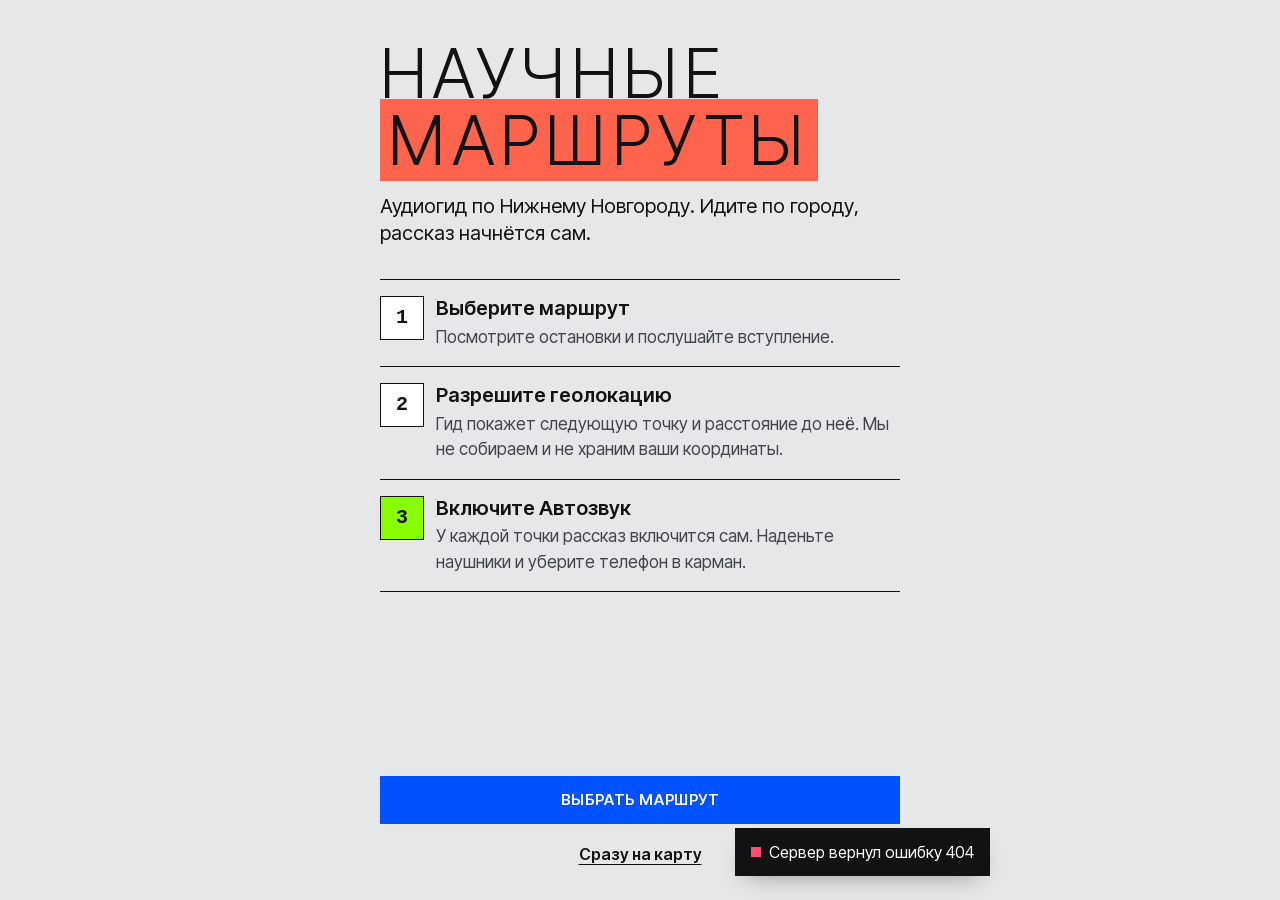
==== commit 8e54f2df: "Redesign the guide in the science-step.ru brand and use local media URLs - Brand system from science" ====
--- a/index.html
+++ b/index.html
@@ -3,223 +3,304 @@
 <head>
   <meta charset="UTF-8" />
   <meta name="viewport" content="width=device-width, initial-scale=1, viewport-fit=cover" />
-  <title>Аудиогид</title>
+  <meta name="theme-color" content="#E6E7E8" />
+  <meta name="description" content="Научные маршруты по Нижнему Новгороду: аудиогид, который сам начинает рассказ, когда вы подходите к точке." />
+  <title>Научные маршруты — аудиогид</title>
+  <link rel="preload" href="fonts/InterTight-cyrillic.woff2" as="font" type="font/woff2" crossorigin />
   <link rel="stylesheet" href="css/app.css" />
 </head>
 <body>
+  <!--
+    THESIS: a walking companion in the science-step.ru poster world: one next step at a time, not a map
+      full of competing buttons.
+    OWN-WORLD: concrete-grey ground, black Inter Tight, zero radii, 1px ink rules, flat highlighter bars
+      (coral = routes, lime = live/now, blue = the one primary action), braces around measurements.
+    STORY: the tourist learns what Автозвук and geolocation do, picks a route, sees its stops, starts it,
+      and is guided point to point while the rail player narrates.
+    FIRST VIEWPORT: route list headed «НАУЧНЫЕ / МАРШРУТЫ» with a coral bar; route cards with cover,
+      title and { мин · км · точки }; bottom tab bar in thumb reach.
+    FORM: brand-pinned world (science-step.ru), Operate mode; no concept roll, the brief pins the world.
+  -->
+  <svg class="sprite" aria-hidden="true" focusable="false">
+    <symbol id="i-play" viewBox="0 0 24 24"><path d="M7 4.5v15l12.5-7.5z" fill="currentColor" stroke="none"/></symbol>
+    <symbol id="i-pause" viewBox="0 0 24 24"><path d="M6.5 4.5h4v15h-4zM13.5 4.5h4v15h-4z" fill="currentColor" stroke="none"/></symbol>
+    <symbol id="i-close" viewBox="0 0 24 24"><path d="M5 5l14 14M19 5L5 19"/></symbol>
+    <symbol id="i-back" viewBox="0 0 24 24"><path d="M20 12H5M11 5l-7 7 7 7"/></symbol>
+    <symbol id="i-next" viewBox="0 0 24 24"><path d="M4 12h15M13 5l7 7-7 7"/></symbol>
+    <symbol id="i-routes" viewBox="0 0 24 24"><path d="M5 20a2 2 0 1 0 0-4 2 2 0 0 0 0 4zM19 8a2 2 0 1 0 0-4 2 2 0 0 0 0 4z"/><path d="M5 16V11a3 3 0 0 1 3-3h3a3 3 0 0 0 3-3V6h3"/><path d="M7 18h7a3 3 0 0 0 3-3v-5"/></symbol>
+    <symbol id="i-map" viewBox="0 0 24 24"><path d="M3 6l6-2 6 2 6-2v14l-6 2-6-2-6 2z"/><path d="M9 4v14M15 6v14"/></symbol>
+    <symbol id="i-settings" viewBox="0 0 24 24"><path d="M4 7h10M18 7h2M4 17h4M12 17h8"/><path d="M14 4.5v5h4v-5zM8 14.5v5h4v-5z"/></symbol>
+    <symbol id="i-locate" viewBox="0 0 24 24"><circle cx="12" cy="12" r="6"/><circle cx="12" cy="12" r="1.5" fill="currentColor"/><path d="M12 2v4M12 18v4M2 12h4M18 12h4"/></symbol>
+    <symbol id="i-headphones" viewBox="0 0 24 24"><path d="M4 18v-5a8 8 0 0 1 16 0v5"/><path d="M4 15h3v6H4zM17 15h3v6h-3z"/></symbol>
+    <symbol id="i-check" viewBox="0 0 24 24"><path d="M5 12.5l4.5 4.5L19 7.5"/></symbol>
+    <symbol id="i-pin" viewBox="0 0 24 24"><path d="M12 21s-7-6.2-7-11.5a7 7 0 0 1 14 0C19 14.8 12 21 12 21z"/><circle cx="12" cy="9.5" r="2.5"/></symbol>
+    <symbol id="i-path" viewBox="0 0 24 24"><path d="M12 3l8 18-8-4-8 4z"/></symbol>
+    <symbol id="i-sound" viewBox="0 0 24 24"><path d="M4 9.5h4L13 5v14l-5-4.5H4z"/><path d="M16.5 9a4 4 0 0 1 0 6M19 6.5a7.5 7.5 0 0 1 0 11"/></symbol>
+    <symbol id="i-refresh" viewBox="0 0 24 24"><path d="M20 11a8 8 0 1 0-2.3 5.7"/><path d="M20 4v7h-7"/></symbol>
+    <symbol id="i-external" viewBox="0 0 24 24"><path d="M14 4h6v6M20 4l-9 9"/><path d="M18 14v6H4V6h6"/></symbol>
+    <symbol id="i-flag" viewBox="0 0 24 24"><path d="M5 21V4M5 4h12l-2.5 4L17 12H5"/></symbol>
+    <symbol id="i-alert" viewBox="0 0 24 24"><path d="M12 3L2 20h20z"/><path d="M12 10v4M12 17v.5"/></symbol>
+  </svg>
+
   <a class="skip" href="#content">Перейти к содержанию</a>
   <div id="liveRegion" class="visually-hidden" role="status" aria-live="polite"></div>
 
-  <header class="topnav">
-    <div class="brand">
-      <div class="brand-mark" aria-hidden="true">
-        <svg viewBox="0 0 24 24"><path d="M4 15v-6"/><path d="M9 18V6"/><path d="M14 14V10"/><path d="M19 20V4"/></svg>
-      </div>
-      <div class="brand-text"><strong>Аудиогид</strong><span>Нижний Новгород</span></div>
-    </div>
+  <header class="topbar">
+    <a class="wordmark" href="./" aria-label="Научные маршруты, Нижний Новгород">
+      <span class="wordmark-line">Научные</span>
+      <span class="wordmark-line"><span class="mark mark-coral">маршруты</span></span>
+    </a>
     <nav class="sidenav" aria-label="Разделы">
-      <button class="sidenav-btn active" data-tab="map" aria-current="page">
-        <svg viewBox="0 0 24 24"><path d="M3 11l19-9-9 19-2-8-8-2z"/></svg>Карта
-      </button>
-      <button class="sidenav-btn" data-tab="routes">
-        <svg viewBox="0 0 24 24"><path d="M9 11l3 3L22 4"/><path d="M21 12v7a2 2 0 0 1-2 2H5a2 2 0 0 1-2-2V5a2 2 0 0 1 2-2h11"/></svg>Маршруты
-      </button>
-      <button class="sidenav-btn" data-tab="filters">
-        <svg viewBox="0 0 24 24"><path d="M22 3H2l8 9.46V19l4 2v-8.54L22 3z"/></svg>Фильтры
-      </button>
+      <button class="sidenav-btn active" data-tab="routes" type="button" aria-current="page">Маршруты</button>
+      <button class="sidenav-btn" data-tab="settings" type="button">Настройки</button>
     </nav>
-    <div class="topnav-right">
-      <button class="btn btn-secondary autosound-btn" id="autoplayToggleBtn" type="button" aria-pressed="false">
-        <svg viewBox="0 0 24 24"><path d="M11 5 6 9H2v6h4l5 4V5z"/><path d="M15.5 8.5a5 5 0 0 1 0 7"/><path d="M18.5 5.5a9 9 0 0 1 0 13"/></svg>
-        Автозвук
-      </button>
-    </div>
+    <button class="autosound" id="autoplayToggleBtn" type="button" aria-pressed="false" aria-describedby="autosoundHint">
+      <span class="autosound-dot" aria-hidden="true"></span>
+      <span class="autosound-text"><span class="autosound-label">Автозвук</span><span class="autosound-state" id="autosoundState">выкл</span></span>
+    </button>
+    <span id="autosoundHint" class="visually-hidden">Рассказ начнётся сам, когда вы подойдёте к точке. Нужна геолокация.</span>
   </header>
 
-  <main id="content">
-    <section class="view active" id="viewMap" role="region" aria-label="Карта">
-      <div id="map" aria-label="Интерактивная карта">
-        <div class="map-controls" role="group" aria-label="Режим карты">
-          <button class="map-ctrl-btn active" data-map-mode="all" type="button">Все точки</button>
-          <button class="map-ctrl-btn" data-map-mode="near" type="button">Рядом</button>
-        </div>
-        <div class="geo-enable-wrap">
-          <button class="btn btn-primary btn-sm" id="geoEnableBtn" type="button">
-            <svg viewBox="0 0 24 24"><path d="M21 10c0 7-9 13-9 13s-9-6-9-13a9 9 0 0 1 18 0z"/><circle cx="12" cy="10" r="3"/></svg>
-            Включить геолокацию
+  <main id="content" class="layout">
+    <!-- Список маршрутов (стартовый экран) -->
+    <section class="view pane active" id="viewRoutes" aria-labelledby="routesTitle">
+      <div class="pane-head">
+        <h1 class="display" id="routesTitle">Маршруты</h1>
+        <p class="lede">Выберите прогулку, и гид проведёт от точки к точке и сам начнёт рассказ.</p>
+      </div>
+      <div class="resume" id="resumeBar" hidden>
+        <div class="resume-text"><span class="mono-label">Идёт маршрут</span><strong id="resumeTitle"></strong></div>
+        <button class="btn btn-primary btn-sm" id="resumeBtn" type="button">Продолжить</button>
+      </div>
+      <label class="search" for="routeSearch">
+        <span class="visually-hidden">Поиск маршрута</span>
+        <svg class="i" aria-hidden="true"><use href="#i-routes"/></svg>
+        <input type="search" id="routeSearch" placeholder="Найти маршрут" autocomplete="off" />
+      </label>
+      <div class="route-list" id="routeGrid" aria-busy="true">
+        <div class="skel-card" aria-hidden="true"><div class="skel-cover skeleton"></div><div class="skel-body"><div class="skel-line skeleton w-60"></div><div class="skel-line skeleton w-90"></div><div class="skel-line skeleton w-40"></div></div></div>
+        <div class="skel-card" aria-hidden="true"><div class="skel-cover skeleton"></div><div class="skel-body"><div class="skel-line skeleton w-50"></div><div class="skel-line skeleton w-80"></div><div class="skel-line skeleton w-40"></div></div></div>
+      </div>
+      <p class="route-list-empty" id="routeSearchEmpty" hidden>Ничего не нашлось. Попробуйте другое слово.</p>
+      <a class="brand-link" href="https://science-step.ru/" rel="noopener">
+        <span>Проект «Наука в каждом шаге»</span>
+        <svg class="i" aria-hidden="true"><use href="#i-external"/></svg>
+      </a>
+    </section>
+
+    <!-- Карточка маршрута -->
+    <section class="view pane" id="viewRoute" aria-labelledby="routeModalTitle">
+      <div class="route-page">
+        <div class="route-page-top">
+          <button class="back-btn" id="closeRouteModalBtn" type="button">
+            <svg class="i" aria-hidden="true"><use href="#i-back"/></svg>Все маршруты
           </button>
         </div>
-        <div class="geo-banner" id="geoBanner" role="alert"></div>
-        <div class="map-error-state" id="mapErrorState" hidden>
-          <div class="empty-icon"><svg viewBox="0 0 24 24"><path d="M12 9v4M12 17h.01"/><circle cx="12" cy="12" r="9"/></svg></div>
-          <h3>Не удалось загрузить карту</h3>
-          <p>Проверьте подключение к интернету и попробуйте ещё раз.</p>
-          <button class="btn btn-primary" id="mapRetryBtn" type="button">Повторить</button>
+        <div class="route-page-cover" id="routeModalCoverWrap"></div>
+        <div class="route-page-body">
+          <h1 class="route-title" id="routeModalTitle">Маршрут</h1>
+          <dl class="facts" id="routeFacts">
+            <div class="fact"><dt>Время</dt><dd id="routeModalDuration">—</dd></div>
+            <div class="fact"><dt>Путь</dt><dd id="routeModalDistance">—</dd></div>
+            <div class="fact"><dt>Точек</dt><dd id="routeModalCount">—</dd></div>
+            <div class="fact"><dt>Как</dt><dd id="routeModalTransport">—</dd></div>
+          </dl>
+          <p class="route-desc" id="routeModalDescription"></p>
+          <div class="intro" id="routeModalIntroWrap" hidden>
+            <button class="intro-btn" id="routeModalIntroBtn" type="button">
+              <span class="intro-play" aria-hidden="true"><svg class="i"><use href="#i-play"/></svg></span>
+              <span class="intro-text"><strong>Вступление</strong><span id="routeModalIntroMeta">Послушайте перед стартом</span></span>
+            </button>
+          </div>
+          <h2 class="section-title">Остановки</h2>
+          <ol class="stops" id="routeStops"></ol>
+          <p class="stops-note" id="routeStopsNote"></p>
+        </div>
+        <div class="route-page-actions">
+          <p class="permission-note" id="routePermissionNote">
+            <svg class="i" aria-hidden="true"><use href="#i-pin"/></svg>
+            <span>Гид попросит доступ к геолокации: так он поймёт, что вы у точки. Наденьте наушники.</span>
+          </p>
+          <button class="btn btn-primary btn-block" id="startRouteBtn" type="button">
+            <svg class="i" aria-hidden="true"><use href="#i-path"/></svg><span id="startRouteLabel">Начать маршрут</span>
+          </button>
+          <button class="btn btn-quiet" id="resetPlayedBtn" type="button" hidden>Сбросить прослушанное</button>
         </div>
       </div>
     </section>
 
-    <section class="view" id="viewFilters" role="region" aria-label="Фильтры">
-      <div class="panel">
-        <div style="padding:var(--space-5) var(--space-5) var(--space-2)">
-          <h2 style="font-family:var(--font-display);font-size:var(--text-xl);margin-bottom:var(--space-2)">Фильтры</h2>
-          <p style="font-size:var(--text-sm);color:var(--color-text-muted)">Настройте параметры — карта обновится мгновенно.</p>
-          <div style="display:flex;gap:var(--space-2);flex-wrap:wrap;margin-top:var(--space-4)">
-            <span class="status-pill" id="statusMaps" data-state="warn"><span class="dot"></span>Яндекс.Карты: загрузка…</span>
-            <span class="status-pill" id="statusData" data-state="warn"><span class="dot"></span>Данные: загрузка…</span>
-            <span class="status-pill" id="statusGeo" data-state="warn"><span class="dot"></span>Геолокация: выключена</span>
+    <!-- Настройки и фильтры -->
+    <section class="view pane" id="viewSettings" aria-labelledby="settingsTitle">
+      <div class="pane-head">
+        <h1 class="display" id="settingsTitle">Настройки</h1>
+        <p class="lede">Что показывать на карте и как звучит гид.</p>
+      </div>
+
+      <div class="setting-group">
+        <div class="setting-row">
+          <div class="setting-label">
+            <strong id="autoplaySettingLabel">Автозвук</strong>
+            <p>Рассказ о точке включается сам, когда вы подходите к ней. Нужна геолокация; экран можно не смотреть.</p>
           </div>
-        </div>
-        <p class="filter-section-label">Геолокация</p>
-        <div class="filter-card">
-          <div class="filter-row">
-            <div class="filter-label"><strong>Точки поблизости</strong><p>Показывать объекты в радиусе от вас</p></div>
-            <label class="switch" aria-label="Включить фильтр поблизости">
-              <input type="checkbox" id="nearbyToggle">
-              <div class="sw-track"></div>
-              <div class="sw-thumb"></div>
-            </label>
+          <label class="switch">
+            <input type="checkbox" id="autoplaySettingToggle" aria-labelledby="autoplaySettingLabel" />
+            <span class="sw-track" aria-hidden="true"></span>
+          </label>
+        </div>
+      </div>
+
+      <h2 class="section-title">Карта</h2>
+      <div class="setting-group">
+        <div class="setting-row">
+          <div class="setting-label">
+            <strong id="nearbyLabel">Только точки рядом</strong>
+            <p>Скрыть всё, что дальше выбранного радиуса.</p>
           </div>
-          <div class="range-wrap">
-            <input type="range" id="distanceRange" min="100" max="3000" step="100" value="1000" aria-label="Радиус поиска, метров">
-            <div class="range-labels"><span>100 м</span><strong id="distanceValue" style="color:var(--color-primary)">1 000 м</strong><span>3 км</span></div>
+          <label class="switch">
+            <input type="checkbox" id="nearbyToggle" aria-labelledby="nearbyLabel" />
+            <span class="sw-track" aria-hidden="true"></span>
+          </label>
+        </div>
+        <div class="range-wrap">
+          <input type="range" id="distanceRange" min="100" max="3000" step="100" value="1000" aria-label="Радиус, метров" aria-valuetext="1 км" />
+          <div class="range-labels"><span>100 м</span><strong id="distanceValue">1 км</strong><span>3 км</span></div>
+        </div>
+      </div>
+      <div class="setting-group">
+        <div class="setting-row">
+          <div class="setting-label">
+            <strong id="routeFilterLabel">Только точки маршрута</strong>
+            <p>Показывать на карте остановки одного маршрута.</p>
           </div>
-        </div>
-        <p class="filter-section-label">Маршрут</p>
-        <div class="filter-card">
-          <div class="filter-row">
-            <div class="filter-label"><strong>Фильтр по маршруту</strong><p>Показывать только точки выбранного маршрута</p></div>
-            <label class="switch" aria-label="Включить фильтр маршрута">
-              <input type="checkbox" id="routeToggle">
-              <div class="sw-track"></div>
-              <div class="sw-thumb"></div>
-            </label>
-          </div>
-          <div class="chip-list" id="routeChips"></div>
-        </div>
-        <div class="filter-actions">
-          <button class="btn btn-primary" id="applyFiltersBtn" type="button">Применить и перейти к карте</button>
-          <button class="btn btn-secondary" id="resetFiltersBtn" type="button">Сбросить всё</button>
-        </div>
+          <label class="switch">
+            <input type="checkbox" id="routeToggle" aria-labelledby="routeFilterLabel" />
+            <span class="sw-track" aria-hidden="true"></span>
+          </label>
+        </div>
+        <div class="chip-list" id="routeChips"></div>
+      </div>
+      <div class="setting-actions">
+        <button class="btn btn-primary" id="applyFiltersBtn" type="button">Показать на карте</button>
+        <button class="btn btn-outline" id="resetFiltersBtn" type="button">Сбросить</button>
+      </div>
+
+      <h2 class="section-title">Помощь</h2>
+      <div class="setting-group">
+        <button class="setting-link" id="showIntroBtn" type="button">
+          <span>Как пользоваться гидом</span><svg class="i" aria-hidden="true"><use href="#i-next"/></svg>
+        </button>
+      </div>
+      <div class="status-list" aria-label="Состояние сервиса">
+        <span class="status-pill" id="statusMaps" data-state="warn"><span class="dot"></span>Карта: загрузка…</span>
+        <span class="status-pill" id="statusData" data-state="warn"><span class="dot"></span>Данные: загрузка…</span>
+        <span class="status-pill" id="statusGeo" data-state="warn"><span class="dot"></span>Геолокация: выключена</span>
       </div>
     </section>
 
-    <section class="view" id="viewRoutes" role="region" aria-label="Маршруты">
-      <div class="routes-head">
-        <h2>Маршруты</h2>
-        <p>Выберите маршрут, чтобы посмотреть подробности и начать прогулку</p>
-      </div>
-      <div class="search-bar">
-        <svg viewBox="0 0 24 24"><circle cx="11" cy="11" r="8"/><path d="m21 21-4.35-4.35"/></svg>
-        <input type="search" id="routeSearch" placeholder="Поиск маршрута…" aria-label="Поиск маршрута">
-      </div>
-      <div class="route-grid" id="routeGrid">
-        <div class="skel-card"><div class="skel-cover skeleton"></div><div class="skel-body"><div class="skel-line skeleton" style="width:55%"></div><div class="skel-line skeleton" style="width:90%"></div><div class="skel-line skeleton" style="width:70%"></div></div></div>
-        <div class="skel-card"><div class="skel-cover skeleton"></div><div class="skel-body"><div class="skel-line skeleton" style="width:60%"></div><div class="skel-line skeleton" style="width:85%"></div><div class="skel-line skeleton" style="width:65%"></div></div></div>
-        <div class="skel-card"><div class="skel-cover skeleton"></div><div class="skel-body"><div class="skel-line skeleton" style="width:50%"></div><div class="skel-line skeleton" style="width:80%"></div><div class="skel-line skeleton" style="width:75%"></div></div></div>
-      </div>
+    <!-- Карта + режим прогулки -->
+    <section class="view view-map" id="viewMap" aria-label="Карта">
+      <div id="map" aria-label="Карта точек маршрутов"></div>
+      <div class="map-controls" role="group" aria-label="Какие точки показать">
+        <button class="map-ctrl-btn active" data-map-mode="all" type="button" aria-pressed="true">Все точки</button>
+        <button class="map-ctrl-btn" data-map-mode="near" type="button" aria-pressed="false">Рядом</button>
+      </div>
+      <button class="locate-btn" id="geoEnableBtn" type="button" aria-label="Показать, где я">
+        <svg class="i" aria-hidden="true"><use href="#i-locate"/></svg><span class="locate-label">Где я?</span>
+      </button>
+      <div class="map-notice" id="mapNotice" hidden></div>
+      <div class="geo-banner" id="geoBanner" role="alert"></div>
+      <div class="map-loading" id="mapLoading"><span class="loader" aria-hidden="true"></span>Загружаем карту…</div>
+      <div class="map-error-state" id="mapErrorState" hidden>
+        <svg class="i i-lg" aria-hidden="true"><use href="#i-alert"/></svg>
+        <h2>Карта не загрузилась</h2>
+        <p>Проверьте интернет. Маршруты и рассказы доступны и без карты, во вкладке «Маршруты».</p>
+        <button class="btn btn-primary" id="mapRetryBtn" type="button"><svg class="i" aria-hidden="true"><use href="#i-refresh"/></svg>Повторить</button>
+      </div>
+      <div class="walk" id="walkPanel" hidden></div>
     </section>
   </main>
 
-  <div class="miniplayer" id="miniplayer" aria-label="Плеер">
+  <div class="miniplayer" id="miniplayer" aria-label="Плеер" role="region">
+    <div class="audio-bar" id="playerSeekBar" role="slider" tabindex="0" aria-label="Позиция воспроизведения" aria-valuemin="0" aria-valuemax="100" aria-valuenow="0" aria-valuetext="0:00 из 0:00">
+      <div class="audio-bar-track"><div class="audio-fill" id="playerFill"></div></div>
+    </div>
     <div class="miniplayer-row">
-      <button class="audio-play-btn" id="playerPlayBtn" type="button" aria-label="Воспроизвести">
-        <svg class="icon-play" viewBox="0 0 24 24"><polygon points="5 3 19 12 5 21 5 3" fill="currentColor" stroke="none"/></svg>
-        <svg class="icon-pause" viewBox="0 0 24 24" hidden><rect x="6" y="4" width="4" height="16" fill="currentColor"/><rect x="14" y="4" width="4" height="16" fill="currentColor"/></svg>
+      <button class="player-btn" id="playerPlayBtn" type="button" aria-label="Воспроизвести">
+        <svg class="i icon-play" aria-hidden="true"><use href="#i-play"/></svg>
+        <svg class="i icon-pause" aria-hidden="true" hidden><use href="#i-pause"/></svg>
+      </button>
+      <button class="player-btn player-unlock" id="playerUnlockBtn" type="button" hidden>
+        <svg class="i" aria-hidden="true"><use href="#i-play"/></svg><span>Нажмите, чтобы слушать</span>
       </button>
       <div class="miniplayer-info">
         <span class="miniplayer-title" id="playerTitle"></span>
-        <span class="miniplayer-sub" id="playerSub"></span>
-      </div>
-      <span class="miniplayer-next" id="playerNextChip" hidden></span>
-      <button class="icon-btn" id="playerCloseBtn" type="button" aria-label="Остановить и закрыть плеер">
-        <svg viewBox="0 0 24 24"><path d="M18 6 6 18M6 6l12 12"/></svg>
-      </button>
-    </div>
-    <button class="btn miniplayer-unlock" id="playerUnlockBtn" type="button" hidden>Нажмите, чтобы слушать</button>
-    <div class="audio-progress" id="playerProgressWrap">
-      <div class="audio-bar" id="playerSeekBar" role="slider" tabindex="0" aria-label="Позиция воспроизведения" aria-valuemin="0" aria-valuemax="100" aria-valuenow="0">
-        <div class="audio-bar-track"><div class="audio-fill" id="playerFill"></div></div>
-      </div>
-      <div class="audio-time"><span id="playerTimeCurrent">0:00</span><span id="playerTimeDuration">0:00</span></div>
+        <span class="miniplayer-sub"><span id="playerSub"></span><span class="miniplayer-time" id="playerProgressWrap"> · <span id="playerTimeCurrent">0:00</span> / <span id="playerTimeDuration">0:00</span></span></span>
+        <span class="miniplayer-next" id="playerNextChip" hidden></span>
+      </div>
+      <button class="player-close" id="playerCloseBtn" type="button" aria-label="Остановить и закрыть плеер">
+        <svg class="i" aria-hidden="true"><use href="#i-close"/></svg>
+      </button>
     </div>
   </div>
 
   <nav class="tabbar" aria-label="Разделы">
-    <button class="tab-item active" data-tab="map" aria-current="page">
-      <svg viewBox="0 0 24 24"><path d="M3 11l19-9-9 19-2-8-8-2z"/></svg>Карта
+    <button class="tab-item active" data-tab="routes" type="button" aria-current="page">
+      <svg class="i" aria-hidden="true"><use href="#i-routes"/></svg>Маршруты
     </button>
-    <button class="tab-item" data-tab="routes">
-      <svg viewBox="0 0 24 24"><path d="M9 11l3 3L22 4"/><path d="M21 12v7a2 2 0 0 1-2 2H5a2 2 0 0 1-2-2V5a2 2 0 0 1 2-2h11"/></svg>Маршруты
+    <button class="tab-item" data-tab="map" type="button">
+      <svg class="i" aria-hidden="true"><use href="#i-map"/></svg>Карта
     </button>
-    <button class="tab-item" data-tab="filters">
-      <svg viewBox="0 0 24 24"><path d="M22 3H2l8 9.46V19l4 2v-8.54L22 3z"/></svg>Фильтры
+    <button class="tab-item" data-tab="settings" type="button">
+      <svg class="i" aria-hidden="true"><use href="#i-settings"/></svg>Настройки
     </button>
   </nav>
 
-  <button class="scroll-top icon-btn" id="scrollTopBtn" type="button" aria-label="Наверх"><svg viewBox="0 0 24 24"><path d="m18 15-6-6-6 6"/></svg></button>
-
-  <div class="modal-backdrop" id="routeModalBackdrop" aria-hidden="true">
-    <div class="modal" role="dialog" aria-modal="true" aria-labelledby="routeModalTitle">
-      <div class="modal-handle" aria-hidden="true"></div>
-      <div class="modal-head">
-        <div>
-          <div class="modal-pill" id="routeModalPill"><svg viewBox="0 0 24 24"><path d="M12 8v4l3 3"/><circle cx="12" cy="12" r="9"/></svg><span id="routeModalPillText">Тип</span></div>
-          <h2 id="routeModalTitle">Маршрут</h2>
-        </div>
-        <button class="icon-btn" id="closeRouteModalBtn" type="button" aria-label="Закрыть"><svg viewBox="0 0 24 24"><path d="M18 6 6 18M6 6l12 12"/></svg></button>
-      </div>
-      <div id="routeModalCoverWrap"></div>
-      <div class="modal-body">
-        <div>
-          <p class="modal-desc" id="routeModalDescription"></p>
-          <div class="fact-list">
-            <div class="fact"><strong>Длительность</strong><span id="routeModalDuration">—</span></div>
-            <div class="fact"><strong>Протяжённость</strong><span id="routeModalDistance">—</span></div>
-            <div class="fact"><strong>Тип</strong><span id="routeModalTransport">—</span></div>
-          </div>
-        </div>
-        <div id="routeModalIntroWrap" hidden>
-          <span class="modal-audio-label">Аудио-введение</span>
-          <button class="btn btn-secondary" id="routeModalIntroBtn" type="button">Слушать введение</button>
-        </div>
-      </div>
-      <div class="modal-actions">
-        <button class="btn btn-primary" id="startRouteBtn" type="button">
-          <svg viewBox="0 0 24 24"><path d="M3 11l19-9-9 19-2-8-8-2z"/></svg>Начать маршрут
+  <!-- Карточка точки: нижний лист -->
+  <div class="sheet-backdrop" id="pointModalBackdrop" aria-hidden="true">
+    <div class="sheet" role="dialog" aria-modal="true" aria-labelledby="pointModalTitle">
+      <div class="sheet-grip" aria-hidden="true"></div>
+      <button class="sheet-close" id="closePointModalBtn" type="button" aria-label="Закрыть">
+        <svg class="i" aria-hidden="true"><use href="#i-close"/></svg>
+      </button>
+      <div id="pointModalCoverWrap"></div>
+      <div class="sheet-body">
+        <p class="point-context" id="pointModalRoutePill" hidden><span id="pointModalRouteText"></span></p>
+        <h2 class="point-title" id="pointModalTitle">Точка</h2>
+        <button class="btn btn-primary btn-block btn-listen" id="pointModalPlayBtn" type="button" hidden>
+          <svg class="i" aria-hidden="true"><use href="#i-headphones"/></svg><span id="pointModalPlayLabel">Слушать рассказ</span>
         </button>
-        <button class="btn btn-secondary" id="resetPlayedBtn" type="button">Сбросить прослушанное</button>
+        <p class="point-desc" id="pointModalShortDesc"></p>
+        <p class="point-desc point-desc-full" id="pointModalFullDesc" hidden></p>
+        <button class="btn btn-quiet" id="pointModalDescToggle" type="button" aria-controls="pointModalFullDesc" aria-expanded="false" hidden>Читать полностью</button>
+        <div class="point-chip-row" id="pointModalChipRow"></div>
+      </div>
+      <div class="sheet-actions">
+        <button class="btn btn-outline" id="pointModalRouteToBtn" type="button">
+          <svg class="i" aria-hidden="true"><use href="#i-path"/></svg>Как дойти
+        </button>
+        <button class="btn btn-outline" id="pointModalNextBtn" type="button" hidden>
+          Следующая<svg class="i" aria-hidden="true"><use href="#i-next"/></svg>
+        </button>
       </div>
     </div>
   </div>
 
-  <div class="modal-backdrop" id="pointModalBackdrop" aria-hidden="true">
-    <div class="modal" role="dialog" aria-modal="true" aria-labelledby="pointModalTitle">
-      <div class="modal-handle" aria-hidden="true"></div>
-      <div class="modal-head">
-        <div>
-          <div class="modal-pill" id="pointModalRoutePill" hidden><svg viewBox="0 0 24 24"><path d="M9 11l3 3L22 4"/></svg><span id="pointModalRouteText"></span></div>
-          <h2 id="pointModalTitle">Точка</h2>
-        </div>
-        <button class="icon-btn" id="closePointModalBtn" type="button" aria-label="Закрыть"><svg viewBox="0 0 24 24"><path d="M18 6 6 18M6 6l12 12"/></svg></button>
-      </div>
-      <div id="pointModalCoverWrap"></div>
-      <div class="modal-body" style="grid-template-columns:1fr">
-        <div>
-          <p class="modal-desc" id="pointModalShortDesc"></p>
-          <p class="modal-desc modal-desc-full" id="pointModalFullDesc" hidden></p>
-          <button class="btn btn-ghost modal-desc-toggle" id="pointModalDescToggle" type="button" hidden>Читать полностью</button>
-          <div class="point-chip-row" id="pointModalChipRow"></div>
-          <button class="btn btn-primary" id="pointModalPlayBtn" type="button" style="margin-top:var(--space-4)" hidden>
-            <svg viewBox="0 0 24 24"><polygon points="5 3 19 12 5 21 5 3" fill="currentColor" stroke="none"/></svg><span id="pointModalPlayLabel">Слушать</span>
-          </button>
-        </div>
-      </div>
-      <div class="modal-actions">
-        <button class="btn btn-primary" id="pointModalRouteToBtn" type="button">
-          <svg viewBox="0 0 24 24"><path d="M3 11l19-9-9 19-2-8-8-2z"/></svg>Проложить путь
-        </button>
-        <button class="btn btn-secondary" id="pointModalNextBtn" type="button" hidden>Следующая точка</button>
+  <!-- Первый запуск -->
+  <div class="onboarding" id="onboarding" tabindex="-1" role="dialog" aria-modal="true" aria-labelledby="onboardingTitle" hidden>
+    <div class="onboarding-inner">
+      <h1 class="onboarding-title" id="onboardingTitle">
+        <span class="onboarding-line">Научные</span>
+        <span class="onboarding-line"><span class="mark mark-coral mark-wipe">маршруты</span></span>
+      </h1>
+      <p class="onboarding-lede">Аудиогид по Нижнему Новгороду. Идите по городу, рассказ начнётся сам.</p>
+      <ol class="onboarding-steps">
+        <li><span class="step-n" aria-hidden="true">1</span><div><strong>Выберите маршрут</strong><p>Посмотрите остановки и послушайте вступление.</p></div></li>
+        <li><span class="step-n" aria-hidden="true">2</span><div><strong>Разрешите геолокацию</strong><p>Гид покажет следующую точку и расстояние до неё. Мы не собираем и не храним ваши координаты.</p></div></li>
+        <li><span class="step-n step-n-lime" aria-hidden="true">3</span><div><strong>Включите Автозвук</strong><p>У каждой точки рассказ включится сам. Наденьте наушники и уберите телефон в карман.</p></div></li>
+      </ol>
+      <div class="onboarding-actions">
+        <button class="btn btn-primary btn-block" id="onboardingStartBtn" type="button">Выбрать маршрут</button>
+        <button class="btn btn-quiet" id="onboardingMapBtn" type="button">Сразу на карту</button>
       </div>
     </div>
   </div>
--- a/css/app.css
+++ b/css/app.css
@@ -1,226 +1,523 @@
-/* Аудиогид — стили. Цветовая палитра, типографика и компоненты
-   перенесены из исходного index.html, дополнены новыми состояниями
-   (геобаннер, мини-плеер, карточка точки, тосты). */
+/* Научные маршруты — аудиогид.
+   Визуальный язык science-step.ru: серое «бетонное» поле, чёрный Inter Tight,
+   нулевые радиусы, линейки 1px, плоские «маркерные» плашки
+   (коралл — маршруты, лайм — «сейчас/включено», синий — главное действие). */
+
+@font-face {
+  font-family: "Inter Tight";
+  font-style: normal;
+  font-weight: 100 900;
+  font-display: swap;
+  src: url("../fonts/InterTight-cyrillic.woff2") format("woff2");
+  unicode-range: U+0301, U+0400-045F, U+0490-0491, U+04B0-04B1, U+2116;
+}
+@font-face {
+  font-family: "Inter Tight";
+  font-style: normal;
+  font-weight: 100 900;
+  font-display: swap;
+  src: url("../fonts/InterTight-latin.woff2") format("woff2");
+  unicode-range: U+0000-00FF, U+0131, U+0152-0153, U+02BB-02BC, U+02C6, U+02DA, U+02DC, U+0304, U+0308, U+0329, U+2000-206F, U+20AC, U+2122, U+2191, U+2193, U+2212, U+2215, U+FEFF, U+FFFD;
+}
+
 :root {
-  --text-xs: clamp(0.75rem, 0.7rem + 0.25vw, 0.875rem);
-  --text-sm: clamp(0.875rem, 0.8rem + 0.35vw, 1rem);
-  --text-base: clamp(1rem, 0.95rem + 0.25vw, 1.125rem);
-  --text-lg: clamp(1.125rem, 1rem + 0.75vw, 1.5rem);
-  --text-xl: clamp(1.5rem, 1.2rem + 1.25vw, 2.25rem);
-  --space-1:.25rem; --space-2:.5rem; --space-3:.75rem; --space-4:1rem; --space-5:1.25rem; --space-6:1.5rem; --space-8:2rem; --space-10:2.5rem;
-  --color-bg:#f7f6f2; --color-surface:#fcfbf8; --color-surface-2:#f2eee7; --color-surface-off:#e8e2d8; --color-border:#d8d1c5; --color-divider:#e2dbd0;
-  --color-text:#26231d; --color-text-muted:#6d665c; --color-text-faint:#a59e93; --color-text-inv:#faf8f4;
-  --color-primary:#0b6a70; --color-primary-h:#0b575d; --color-primary-hl:#d3e4e2;
-  --color-success:#4b7a31; --color-warn:#9a5c12; --color-danger:#a03e54;
-  --radius-sm:.5rem; --radius-md:.875rem; --radius-lg:1.25rem; --radius-xl:1.75rem; --radius-full:9999px;
-  --shadow-sm:0 4px 14px rgba(38,35,29,.07); --shadow-md:0 18px 44px rgba(38,35,29,.14); --shadow-lg:0 28px 60px rgba(38,35,29,.2);
-  --transition:180ms cubic-bezier(.16,1,.3,1);
-  --font-body: -apple-system, BlinkMacSystemFont, "Segoe UI", Roboto, "Helvetica Neue", Arial, sans-serif;
-  --font-display: Georgia, "Times New Roman", serif;
-  --nav-h:64px; --tab-h:68px; --player-h:76px;
-}
-*,*::before,*::after{box-sizing:border-box;margin:0;padding:0}
-[hidden]{display:none !important}
-html{scroll-behavior:smooth;-webkit-text-size-adjust:none;text-size-adjust:none;-webkit-font-smoothing:antialiased}
-body{font-family:var(--font-body);font-size:var(--text-base);line-height:1.55;color:var(--color-text);background:radial-gradient(circle at top right,rgba(11,106,112,.07),transparent 28%),radial-gradient(circle at bottom left,rgba(154,92,18,.05),transparent 24%),var(--color-bg);min-height:100dvh;padding-top:var(--nav-h);padding-bottom:var(--tab-h)}
-body.has-player{padding-bottom:calc(var(--tab-h) + var(--player-h))}
-img,svg{display:block;max-width:100%} button,input,select{font:inherit;color:inherit} a{text-decoration:none;color:inherit} p{max-width:72ch} button{cursor:pointer;border:0;background:none}
-.visually-hidden{position:absolute;width:1px;height:1px;padding:0;margin:-1px;overflow:hidden;clip:rect(0,0,0,0);white-space:nowrap;border:0}
-.skip{position:absolute;left:1rem;top:-4rem;background:var(--color-primary);color:var(--color-text-inv);padding:.75rem 1.25rem;border-radius:var(--radius-full);z-index:200;font-weight:700;font-size:var(--text-sm)}.skip:focus{top:.75rem}
-.topnav{position:fixed;top:0;left:0;right:0;z-index:100;height:var(--nav-h);background:color-mix(in srgb,var(--color-surface) 92%,transparent);backdrop-filter:blur(18px);-webkit-backdrop-filter:blur(18px);border-bottom:1px solid var(--color-divider);display:flex;align-items:center;padding:0 var(--space-4);gap:var(--space-3)}
-.brand{display:flex;align-items:center;gap:var(--space-3);flex:1;min-width:0}
-.brand-mark{flex-shrink:0;width:40px;height:40px;border-radius:12px;display:grid;place-items:center;background:linear-gradient(145deg,var(--color-primary),color-mix(in srgb,var(--color-primary) 60%,var(--color-warn)));color:#fff;box-shadow:var(--shadow-sm)}
-.brand-mark svg{width:20px;height:20px;stroke:#fff;stroke-width:1.8;fill:none;stroke-linecap:round;stroke-linejoin:round}
-.brand-text strong{display:block;font-size:var(--text-sm);letter-spacing:.04em;text-transform:uppercase;white-space:nowrap;overflow:hidden;text-overflow:ellipsis}
-.brand-text span{display:block;font-size:var(--text-xs);color:var(--color-text-muted);white-space:nowrap;overflow:hidden;text-overflow:ellipsis}
-.topnav-right{display:flex;gap:var(--space-2);align-items:center;flex-shrink:0}
-.sidenav{display:none}
-@media(min-width:768px){
-  body{padding-bottom:0}
-  body.has-player{padding-bottom:0;padding-top:calc(var(--nav-h))}
-  .sidenav{display:flex;gap:var(--space-1);align-items:center;margin-left:auto}
-  .sidenav-btn{display:flex;align-items:center;gap:.4rem;padding:.55rem .9rem;border-radius:var(--radius-full);font-size:var(--text-sm);font-weight:600;color:var(--color-text-muted);transition:all var(--transition)}
-  .sidenav-btn:hover{background:var(--color-surface-2);color:var(--color-text)}
-  .sidenav-btn.active{background:var(--color-primary-hl);color:var(--color-primary)}
-  .sidenav-btn svg{width:15px;height:15px;stroke:currentColor;stroke-width:2;fill:none;stroke-linecap:round;stroke-linejoin:round}
-  .tabbar{display:none}
-}
-.icon-btn{width:44px;height:44px;display:grid;place-items:center;border-radius:var(--radius-full);border:1px solid var(--color-border);background:var(--color-surface-2);transition:all var(--transition);flex-shrink:0}
-.icon-btn:hover{background:var(--color-surface-off);transform:scale(1.04)}
-.icon-btn:active{transform:scale(.93)}
-.icon-btn svg{width:20px;height:20px;stroke:currentColor;stroke-width:2;fill:none;stroke-linecap:round;stroke-linejoin:round}
-.tabbar{position:fixed;bottom:0;left:0;right:0;z-index:100;height:var(--tab-h);background:color-mix(in srgb,var(--color-surface) 96%,transparent);backdrop-filter:blur(18px);-webkit-backdrop-filter:blur(18px);border-top:1px solid var(--color-divider);display:flex;align-items:stretch;padding-bottom:env(safe-area-inset-bottom,0px)}
-.tab-item{flex:1;display:flex;flex-direction:column;align-items:center;justify-content:center;gap:.22rem;font-size:var(--text-xs);color:var(--color-text-muted);font-weight:500;transition:color var(--transition);padding:.5rem .25rem;position:relative;min-height:44px}
-.tab-item svg{width:22px;height:22px;stroke:currentColor;stroke-width:1.8;fill:none;stroke-linecap:round;stroke-linejoin:round;flex-shrink:0}
-.tab-item.active{color:var(--color-primary);font-weight:700}
-.tab-item.active::before{content:'';position:absolute;top:0;left:22%;right:22%;height:2px;background:var(--color-primary);border-radius:0 0 var(--radius-full) var(--radius-full)}
-.tab-item:active{transform:scale(.91)}
-.view{display:none;padding:var(--space-4);max-width:1400px;margin:0 auto}
-.view.active{display:block}
-#viewMap{padding:0;max-width:none}
-@media(min-width:768px){.view{padding:var(--space-6)}}
-.btn{border:0;border-radius:var(--radius-full);font-size:var(--text-sm);font-weight:700;padding:.8rem 1.2rem;transition:all var(--transition);display:inline-flex;align-items:center;gap:.45rem;white-space:nowrap;min-height:44px}
-.btn svg{width:16px;height:16px;stroke:currentColor;stroke-width:2;fill:none;stroke-linecap:round;stroke-linejoin:round;flex-shrink:0}
-.btn-primary{background:var(--color-primary);color:var(--color-text-inv);box-shadow:var(--shadow-sm)}
-.btn-primary:hover{background:var(--color-primary-h)}
-.btn-secondary{background:var(--color-surface-2);border:1px solid var(--color-border)}
-.btn-secondary:hover{background:var(--color-surface-off)}
-.btn-ghost{background:transparent;color:var(--color-primary)}
-.btn-ghost:hover{background:var(--color-primary-hl)}
-.btn-danger{background:transparent;color:var(--color-danger)}
-.btn:active{transform:scale(.95)}
-.btn-sm{padding:.6rem .95rem;font-size:var(--text-xs);min-height:40px}
-.btn[disabled]{opacity:.5;cursor:not-allowed;pointer-events:none}
-.autosound-btn{padding:.65rem 1rem;font-size:var(--text-xs)}
-.autosound-btn[aria-pressed="true"]{background:var(--color-primary);color:var(--color-text-inv);border-color:var(--color-primary)}
-.autosound-btn[aria-pressed="true"]:hover{background:var(--color-primary-h)}
-#map{width:100%;height:calc(100dvh - var(--nav-h) - var(--tab-h) - var(--player-h));min-height:360px;background:linear-gradient(180deg,rgba(11,106,112,.06),rgba(11,106,112,.02)),var(--color-surface-off);position:relative}
-@media(min-width:768px){#map{height:calc(100dvh - var(--nav-h))}}
-.map-controls{position:absolute;top:var(--space-3);left:50%;transform:translateX(-50%);z-index:20;display:flex;gap:var(--space-1);background:color-mix(in srgb,var(--color-surface) 94%,transparent);backdrop-filter:blur(16px);-webkit-backdrop-filter:blur(16px);border:1px solid var(--color-divider);border-radius:var(--radius-full);padding:.3rem .4rem;box-shadow:var(--shadow-sm);pointer-events:auto;max-width:calc(100% - 2 * var(--space-3));overflow-x:auto}
-.map-ctrl-btn{border:0;background:transparent;padding:.52rem .85rem;border-radius:var(--radius-full);font-size:var(--text-xs);font-weight:700;color:var(--color-text-muted);display:flex;align-items:center;gap:.35rem;transition:all var(--transition);white-space:nowrap;min-height:40px}
-.map-ctrl-btn:hover{background:var(--color-surface-2);color:var(--color-text)}
-.map-ctrl-btn.active{background:var(--color-primary);color:#fff}
-.map-ctrl-btn svg{width:14px;height:14px;stroke:currentColor;stroke-width:2;fill:none;stroke-linecap:round;flex-shrink:0}
-.geo-enable-wrap{position:absolute;top:var(--space-3);right:var(--space-3);z-index:20}
-@media(max-width:400px){
-  .map-controls{left:var(--space-3);right:var(--space-3);transform:none;max-width:none;justify-content:center}
-  .geo-enable-wrap{left:var(--space-3);right:var(--space-3);top:calc(var(--space-3) + 50px + var(--space-2));display:flex;justify-content:center}
-}
-.geo-banner{position:absolute;left:var(--space-3);right:var(--space-3);bottom:var(--space-4);z-index:25;background:color-mix(in srgb,var(--color-danger) 12%,var(--color-surface));border:1px solid color-mix(in srgb,var(--color-danger) 45%,var(--color-border));border-radius:var(--radius-lg);padding:var(--space-4);box-shadow:var(--shadow-md);display:none;gap:var(--space-3);flex-direction:column}
-.geo-banner.visible{display:flex}
-.geo-banner strong{font-size:var(--text-sm)}
-.geo-banner p{font-size:var(--text-xs);color:var(--color-text-muted)}
-.map-error-state{position:absolute;inset:0;display:flex;flex-direction:column;align-items:center;justify-content:center;gap:var(--space-4);text-align:center;padding:var(--space-6);background:var(--color-surface-off)}
-.map-error-state[hidden]{display:none}
-.panel{background:var(--color-surface);border:1px solid var(--color-divider);border-radius:var(--radius-xl);box-shadow:var(--shadow-sm)}
-.filter-section-label{font-size:var(--text-xs);font-weight:700;letter-spacing:.08em;text-transform:uppercase;color:var(--color-text-muted);padding:var(--space-4) var(--space-5) var(--space-2)}
-.filter-card{padding:var(--space-4) var(--space-5);border-bottom:1px solid var(--color-divider)}
-.filter-card:last-of-type{border-bottom:0}
-.filter-row{display:flex;align-items:center;justify-content:space-between;gap:var(--space-4)}
-.filter-label strong{display:block;font-size:var(--text-sm);font-weight:700;margin-bottom:.2rem}
-.filter-label p{font-size:var(--text-xs);color:var(--color-text-muted)}
-.switch{position:relative;width:52px;height:30px;flex-shrink:0}
-.switch input{opacity:0;width:0;height:0;position:absolute}
-.sw-track{position:absolute;inset:0;border-radius:var(--radius-full);background:var(--color-surface-off);border:1px solid var(--color-border);cursor:pointer;transition:background var(--transition),border-color var(--transition)}
-.switch input:checked~.sw-track{background:var(--color-primary);border-color:var(--color-primary)}
-.sw-thumb{position:absolute;top:4px;left:4px;width:20px;height:20px;border-radius:50%;background:#fff;box-shadow:0 1px 4px rgba(0,0,0,.18);transition:transform var(--transition);pointer-events:none}
-.switch input:checked~.sw-thumb{transform:translateX(22px)}
-.range-wrap{margin-top:var(--space-3)}
-.range-wrap input[type="range"]{width:100%;accent-color:var(--color-primary);cursor:pointer;min-height:24px}
-.range-labels{display:flex;justify-content:space-between;font-size:var(--text-xs);color:var(--color-text-muted);margin-top:.4rem}
-.chip-list{display:flex;flex-wrap:wrap;gap:var(--space-2);margin-top:var(--space-3)}
-.chip{padding:.6rem .9rem;border-radius:var(--radius-full);border:1px solid var(--color-border);background:var(--color-surface-2);font-size:var(--text-xs);font-weight:700;color:var(--color-text-muted);cursor:pointer;transition:all var(--transition);min-height:40px}
-.chip:hover:not([disabled]){border-color:var(--color-primary);color:var(--color-primary)}
-.chip.active{background:var(--color-primary-hl);border-color:var(--color-primary);color:var(--color-primary)}
-.chip[disabled]{opacity:.38;cursor:not-allowed;pointer-events:none}
-.status-pill{display:inline-flex;align-items:center;gap:.4rem;padding:.4rem .75rem;border-radius:var(--radius-full);background:var(--color-surface-2);border:1px solid var(--color-border);font-size:var(--text-xs);font-weight:700;white-space:nowrap}
-.status-pill .dot{width:7px;height:7px;border-radius:50%;background:currentColor;flex-shrink:0}
-.status-pill[data-state="ok"]{color:var(--color-success)}
-.status-pill[data-state="warn"]{color:var(--color-warn)}
-.status-pill[data-state="error"]{color:var(--color-danger)}
-.filter-actions{padding:var(--space-4) var(--space-5);display:flex;gap:var(--space-3);flex-wrap:wrap;border-top:1px solid var(--color-divider)}
-.routes-head{margin-bottom:var(--space-4)}
-.routes-head h2{font-family:var(--font-display);font-size:var(--text-xl)}
-.routes-head p{font-size:var(--text-sm);color:var(--color-text-muted);margin-top:.3rem}
-.search-bar{display:flex;align-items:center;gap:var(--space-2);background:var(--color-surface);border:1px solid var(--color-border);border-radius:var(--radius-full);padding:.65rem var(--space-4);margin-bottom:var(--space-4);box-shadow:var(--shadow-sm)}
-.search-bar svg{width:18px;height:18px;stroke:var(--color-text-muted);stroke-width:2;fill:none;stroke-linecap:round;flex-shrink:0}
-.search-bar input{flex:1;border:0;background:transparent;outline:none;font-size:var(--text-sm);min-height:24px}
-.search-bar input::placeholder{color:var(--color-text-faint)}
-.route-grid{display:grid;grid-template-columns:1fr;gap:var(--space-4)}
-@media(min-width:520px){.route-grid{grid-template-columns:repeat(2,1fr)}}
-@media(min-width:900px){.route-grid{grid-template-columns:repeat(3,1fr)}}
-.route-card{border-radius:var(--radius-xl);overflow:hidden;background:var(--color-surface);border:1px solid var(--color-divider);box-shadow:var(--shadow-sm);cursor:pointer;transition:transform var(--transition),box-shadow var(--transition);display:grid;text-align:left;width:100%}
-.route-card:hover{transform:translateY(-3px);box-shadow:var(--shadow-md)}
-.route-card:active{transform:scale(.97)}
-.route-card:focus-visible{outline:2px solid var(--color-primary);outline-offset:2px}
-.route-cover{aspect-ratio:16/10;background:var(--color-surface-off) center/cover no-repeat;position:relative}
-.route-cover-badge{position:absolute;top:var(--space-3);left:var(--space-3);padding:.35rem .7rem;border-radius:var(--radius-full);background:rgba(0,0,0,.42);backdrop-filter:blur(8px);font-size:var(--text-xs);font-weight:700;color:#fff;display:flex;align-items:center;gap:.3rem}
-.route-cover-badge svg{width:12px;height:12px;stroke:#fff;stroke-width:2.2;fill:none;stroke-linecap:round}
-.route-body{padding:var(--space-4);display:grid;gap:var(--space-3)}
-.route-body h3{font-size:var(--text-base);font-weight:700;line-height:1.25}
-.route-body .desc{font-size:var(--text-sm);color:var(--color-text-muted);display:-webkit-box;-webkit-line-clamp:3;-webkit-box-orient:vertical;overflow:hidden}
-.route-meta{display:flex;gap:var(--space-2);flex-wrap:wrap}
-.route-tag{display:inline-flex;align-items:center;gap:.3rem;padding:.35rem .65rem;border-radius:var(--radius-full);background:var(--color-surface-2);border:1px solid var(--color-border);font-size:var(--text-xs);color:var(--color-text-muted)}
-.route-tag svg{width:12px;height:12px;stroke:currentColor;stroke-width:2;fill:none;stroke-linecap:round}
-.cover-walk{background:linear-gradient(135deg,color-mix(in srgb,var(--color-primary-hl) 70%,transparent),color-mix(in srgb,var(--color-primary) 12%,var(--color-surface-off)))}
-.cover-bike{background:linear-gradient(135deg,color-mix(in srgb,#d8a24a 22%,var(--color-surface-off)),color-mix(in srgb,#9a5c12 10%,var(--color-surface-off)))}
-.cover-car{background:linear-gradient(135deg,color-mix(in srgb,#a59e93 30%,var(--color-surface-off)),var(--color-surface-off))}
-.cover-transit{background:linear-gradient(135deg,color-mix(in srgb,#a03e54 18%,var(--color-surface-off)),var(--color-surface-off))}
-@keyframes shimmer{0%{background-position:-200% 0}100%{background-position:200% 0}}
-.skeleton{background:linear-gradient(90deg,var(--color-surface-off) 25%,var(--color-surface-2) 50%,var(--color-surface-off) 75%);background-size:200% 100%;animation:shimmer 1.6s ease-in-out infinite;border-radius:var(--radius-sm)}
-.skel-card{border-radius:var(--radius-xl);overflow:hidden;background:var(--color-surface);border:1px solid var(--color-divider)}
-.skel-cover{aspect-ratio:16/10}
-.skel-body{padding:var(--space-4);display:grid;gap:var(--space-3)}
-.skel-line{height:14px}
-.empty-state{display:flex;flex-direction:column;align-items:center;text-align:center;padding:var(--space-10) var(--space-6);color:var(--color-text-muted);gap:var(--space-4);grid-column:1/-1}
-.empty-icon{width:56px;height:56px;border-radius:var(--radius-xl);background:var(--color-surface-2);display:grid;place-items:center;color:var(--color-text-faint)}
-.empty-icon svg{width:26px;height:26px;stroke:currentColor;stroke-width:1.6;fill:none;stroke-linecap:round}
-.empty-state h3{font-size:var(--text-base);color:var(--color-text)}
-.empty-state p{font-size:var(--text-sm);max-width:30ch}
-.modal-backdrop{position:fixed;inset:0;background:rgba(0,0,0,.5);backdrop-filter:blur(8px);-webkit-backdrop-filter:blur(8px);z-index:150;display:none;align-items:flex-end;justify-content:center}
-.modal-backdrop.open{display:flex}
-@media(min-width:600px){.modal-backdrop{align-items:center;padding:var(--space-4)}}
-.modal{width:100%;max-width:760px;max-height:92dvh;overflow-y:auto;background:var(--color-surface);border-radius:var(--radius-xl) var(--radius-xl) 0 0;border:1px solid var(--color-divider);box-shadow:var(--shadow-lg);overscroll-behavior:contain}
-@media(min-width:600px){.modal{border-radius:var(--radius-xl)}}
-.modal-handle{width:40px;height:4px;border-radius:var(--radius-full);background:var(--color-border);margin:var(--space-3) auto}
-@media(min-width:600px){.modal-handle{display:none}}
-.modal-head{padding:var(--space-4) var(--space-5);display:flex;align-items:start;justify-content:space-between;gap:var(--space-3);border-bottom:1px solid var(--color-divider);position:sticky;top:0;background:var(--color-surface);z-index:5}
-.modal-pill{display:inline-flex;align-items:center;gap:.35rem;padding:.3rem .65rem;border-radius:var(--radius-full);background:var(--color-primary-hl);color:var(--color-primary);font-size:var(--text-xs);font-weight:700;margin-bottom:var(--space-2)}
-.modal-pill svg{width:12px;height:12px;stroke:currentColor;stroke-width:2.2;fill:none;stroke-linecap:round}
-.modal-head h2{font-family:var(--font-display);font-size:var(--text-lg);line-height:1.2}
-.modal-cover{width:100%;aspect-ratio:16/9;overflow:hidden;background:var(--color-surface-off) center/cover no-repeat}
-.modal-cover-gradient{width:100%;aspect-ratio:16/9}
-.modal-body{padding:var(--space-5);display:grid;gap:var(--space-5)}
-@media(min-width:600px){.modal-body{grid-template-columns:1fr .85fr}.modal-cover{aspect-ratio:auto;min-height:240px}}
-.modal-desc{font-size:var(--text-sm);color:var(--color-text-muted);line-height:1.65}
-.modal-desc-full{margin-top:var(--space-3)}
-.modal-desc-toggle{margin-top:var(--space-2);font-size:var(--text-xs);font-weight:700;color:var(--color-primary);min-height:32px}
-.fact-list{display:grid;gap:0;margin-top:var(--space-4)}
-.fact{display:flex;justify-content:space-between;gap:var(--space-3);padding:var(--space-3) 0;border-bottom:1px solid var(--color-divider);font-size:var(--text-sm)}
-.fact:last-child{border-bottom:0}
-.fact strong{color:var(--color-text-muted);font-weight:600}
-.fact span{font-weight:700;text-align:right}
-.modal-audio-label{font-size:var(--text-xs);font-weight:700;color:var(--color-text-muted);margin-bottom:var(--space-2);display:block;text-transform:uppercase;letter-spacing:.06em}
-.modal-actions{padding:var(--space-3) var(--space-5) var(--space-5);display:flex;gap:var(--space-3);flex-wrap:wrap;border-top:1px solid var(--color-divider);position:sticky;bottom:0;background:var(--color-surface)}
-.scroll-top{position:fixed;bottom:calc(var(--tab-h) + var(--player-h) + var(--space-4));right:var(--space-4);z-index:90;opacity:0;pointer-events:none;transition:opacity var(--transition)}
-.scroll-top.visible{opacity:1;pointer-events:auto}
-@media(min-width:768px){.scroll-top{bottom:calc(var(--player-h) + var(--space-6))}}
-
-/* Аудио-плеер (общий компонент) */
-.audio-player{display:flex;align-items:center;gap:var(--space-3);background:var(--color-surface-2);border:1px solid var(--color-border);border-radius:var(--radius-lg);padding:var(--space-3) var(--space-4)}
-.audio-play-btn{width:44px;height:44px;border-radius:50%;border:0;background:var(--color-primary);color:#fff;display:grid;place-items:center;flex-shrink:0;transition:all var(--transition)}
-.audio-play-btn:hover{background:var(--color-primary-h);transform:scale(1.07)}
-.audio-play-btn:active{transform:scale(.9)}
-.audio-play-btn svg{width:16px;height:16px;stroke:#fff;stroke-width:2.5;fill:none;stroke-linecap:round}
-.audio-progress{flex:1;min-width:0}
-.audio-bar{width:100%;height:16px;display:flex;align-items:center;cursor:pointer;touch-action:none}
-.audio-bar-track{width:100%;height:4px;border-radius:var(--radius-full);background:var(--color-border);position:relative}
-.audio-fill{height:100%;width:0;background:var(--color-primary);border-radius:var(--radius-full)}
-.audio-time{font-size:var(--text-xs);color:var(--color-text-muted);margin-top:.35rem;display:flex;justify-content:space-between}
-.unlock-btn{width:100%;justify-content:center}
-
-/* Мини-плеер: закреплён над таббаром, показывает текущий трек */
-.miniplayer{position:fixed;left:0;right:0;bottom:var(--tab-h);z-index:95;background:color-mix(in srgb,var(--color-surface) 97%,transparent);backdrop-filter:blur(18px);-webkit-backdrop-filter:blur(18px);border-top:1px solid var(--color-divider);padding:var(--space-3) var(--space-4);padding-bottom:calc(var(--space-3) + env(safe-area-inset-bottom,0px));display:none;flex-direction:column;gap:var(--space-2)}
-.miniplayer.visible{display:flex}
-@media(min-width:768px){.miniplayer{bottom:0}}
-.miniplayer-row{display:flex;align-items:center;gap:var(--space-3)}
-.miniplayer-info{flex:1;min-width:0}
-.miniplayer-title{font-size:var(--text-sm);font-weight:700;white-space:nowrap;overflow:hidden;text-overflow:ellipsis}
-.miniplayer-sub{font-size:var(--text-xs);color:var(--color-text-muted);white-space:nowrap;overflow:hidden;text-overflow:ellipsis}
-.miniplayer-next{font-size:var(--text-xs);color:var(--color-primary);background:var(--color-primary-hl);padding:.3rem .7rem;border-radius:var(--radius-full);white-space:nowrap}
-.miniplayer-unlock{background:var(--color-warn);color:#fff;border-radius:var(--radius-full);padding:.6rem 1rem;font-size:var(--text-xs);font-weight:700;min-height:44px}
-
-/* Карточка точки: дополнительные состояния */
-.point-image{width:100%;height:100%;background:var(--color-surface-off) center/cover no-repeat}
-.point-chip-row{display:flex;gap:var(--space-2);flex-wrap:wrap;margin-top:var(--space-3)}
-.next-chip{font-size:var(--text-xs);font-weight:700;color:var(--color-primary);background:var(--color-primary-hl);padding:.35rem .75rem;border-radius:var(--radius-full)}
-
-/* Тосты */
-.toast-root{position:fixed;left:0;right:0;bottom:calc(var(--tab-h) + var(--player-h) + var(--space-4));z-index:300;display:flex;flex-direction:column;align-items:center;gap:var(--space-2);pointer-events:none;padding:0 var(--space-4)}
-@media(min-width:768px){.toast-root{bottom:calc(var(--player-h) + var(--space-6))}}
-.toast{max-width:420px;background:var(--color-text);color:var(--color-text-inv);font-size:var(--text-sm);padding:.7rem 1.1rem;border-radius:var(--radius-lg);box-shadow:var(--shadow-md);opacity:0;transform:translateY(8px);transition:opacity var(--transition),transform var(--transition)}
-.toast.visible{opacity:1;transform:translateY(0)}
-.toast-error{background:var(--color-danger)}
-.toast-success{background:var(--color-success)}
-
-@media(prefers-reduced-motion:reduce){*,*::before,*::after{animation-duration:.01ms !important;transition-duration:.01ms !important}}
+  /* поле и бумага */
+  --ground: #e6e7e8;
+  --ground-2: #d4dade;
+  --paper: #ffffff;
+  /* чернила (все пары проверены на AA: ink-2/ink-3 ≥ 5:1 и на ground, и на paper) */
+  --ink: #111214;
+  --ink-2: #3f454b;
+  --ink-3: #5a6168;
+  --rule: #111214;
+  --rule-soft: #b9c0c6;
+  /* акценты бренда */
+  --coral: #fe634e;       /* только под чёрный текст: 6.3:1 */
+  --coral-soft: #ffd9d2;
+  --lime: #87ff00;        /* только под чёрный текст: 14.6:1 */
+  --blue: #0051ff;        /* белый текст на синем: 5.8:1 */
+  --blue-press: #0037b3;
+  --crimson: #c4002f;     /* текст ошибки: 6.2:1 на white, 5.0:1 на ground */
+  --crimson-soft: #fbe0e6;
+
+  --font: "Inter Tight", system-ui, -apple-system, "Segoe UI", Roboto, Arial, sans-serif;
+  --mono: "Courier New", ui-monospace, "SF Mono", Menlo, monospace;
+
+  --fs-micro: 0.75rem;   /* 12 — только моно-метки */
+  --fs-small: 0.875rem;  /* 14 */
+  --fs-ui: 1rem;         /* 16 */
+  --fs-body: 1.0625rem;  /* 17 — основной текст на улице */
+  --fs-lead: 1.25rem;    /* 20 */
+  --fs-h2: 1.5rem;       /* 24 */
+  --fs-h1: 1.875rem;     /* 30 */
+  --fs-display: 2.5rem;  /* 40 */
+
+  --s1: 4px; --s2: 8px; --s3: 12px; --s4: 16px; --s5: 20px; --s6: 24px; --s8: 32px; --s10: 40px; --s12: 48px;
+
+  --top-h: 56px;
+  --tab-h: 64px;
+  --player-h: 68px;
+  --pane-w: 440px;
+  --safe-b: env(safe-area-inset-bottom, 0px);
+
+  --ease: cubic-bezier(.16, 1, .3, 1);
+  --t-fast: 160ms;
+  --t-med: 260ms;
+  --lift: 0 10px 24px -12px rgba(17, 18, 20, .45);
+}
+
+*, *::before, *::after { box-sizing: border-box; margin: 0; padding: 0; }
+[hidden] { display: none !important; }
+html { -webkit-text-size-adjust: 100%; text-size-adjust: 100%; -webkit-font-smoothing: antialiased; }
+body {
+  font-family: var(--font);
+  font-size: var(--fs-body);
+  line-height: 1.5;
+  color: var(--ink);
+  background: var(--ground);
+  min-height: 100dvh;
+  padding-top: var(--top-h);
+  padding-bottom: calc(var(--tab-h) + var(--safe-b));
+  font-feature-settings: "ss01" 0;
+  overflow-x: hidden;
+}
+body.has-player { padding-bottom: calc(var(--tab-h) + var(--player-h) + var(--safe-b)); }
+body.no-scroll { overflow: hidden; }
+img, svg { display: block; max-width: 100%; }
+button, input, select { font: inherit; color: inherit; }
+button { cursor: pointer; border: 0; background: none; text-align: inherit; }
+a { color: inherit; }
+p { max-width: 64ch; }
+::selection { background: var(--lime); color: var(--ink); }
+input { caret-color: var(--blue); }
+:focus-visible { outline: 3px solid var(--blue); outline-offset: 2px; }
+.btn-primary:focus-visible, .player-btn:focus-visible, .miniplayer :focus-visible { outline-color: var(--lime); }
+.sprite { position: absolute; width: 0; height: 0; overflow: hidden; }
+.i { width: 20px; height: 20px; flex-shrink: 0; fill: none; stroke: currentColor; stroke-width: 2; stroke-linecap: square; stroke-linejoin: miter; }
+.i-lg { width: 40px; height: 40px; }
+.visually-hidden { position: absolute; width: 1px; height: 1px; padding: 0; margin: -1px; overflow: hidden; clip: rect(0 0 0 0); white-space: nowrap; border: 0; }
+.skip { position: absolute; left: var(--s4); top: -80px; z-index: 400; background: var(--ink); color: var(--paper); padding: var(--s3) var(--s4); font-weight: 600; text-decoration: none; }
+.skip:focus { top: var(--s2); }
+
+/* ── Маркерные плашки ─────────────────────────────────────── */
+.mark { padding: 0 .12em; -webkit-box-decoration-break: clone; box-decoration-break: clone; }
+.mark-coral { background: var(--coral); }
+.mark-lime { background: var(--lime); }
+.mono-label { font-family: var(--mono); font-weight: 700; font-size: var(--fs-micro); letter-spacing: .06em; text-transform: uppercase; color: var(--ink-2); }
+.braces::before { content: "{\00a0"; }
+.braces::after { content: "\00a0}"; }
+
+/* ── Верхняя панель ─────────────────────────────────────── */
+.topbar {
+  position: fixed; inset: 0 0 auto 0; z-index: 120; height: var(--top-h);
+  display: flex; align-items: center; gap: var(--s3);
+  padding: 0 var(--s4); background: var(--ground); border-bottom: 1px solid var(--rule);
+}
+.wordmark { display: flex; flex-direction: column; text-decoration: none; text-transform: uppercase; font-weight: 500; font-size: .9375rem; line-height: 1.05; letter-spacing: .14em; margin-right: auto; min-height: 44px; justify-content: center; }
+.wordmark-line { display: block; white-space: nowrap; }
+.sidenav { display: none; }
+.autosound {
+  display: inline-flex; align-items: center; gap: var(--s2);
+  min-height: 44px; padding: 0 var(--s3); border: 1px solid var(--rule); background: var(--paper);
+  transition: background-color var(--t-fast) var(--ease);
+}
+.autosound-dot { width: 10px; height: 10px; border: 2px solid var(--ink); background: transparent; }
+.autosound-text { display: flex; flex-direction: column; line-height: 1.05; }
+.autosound-label { font-family: var(--mono); font-weight: 700; font-size: var(--fs-micro); letter-spacing: .06em; text-transform: uppercase; }
+.autosound-state { font-size: var(--fs-small); font-weight: 600; }
+.autosound:hover { background: var(--ground-2); }
+.autosound[aria-pressed="true"] { background: var(--lime); }
+.autosound[aria-pressed="true"] .autosound-dot { background: var(--ink); animation: pulse 1.6s var(--ease) infinite; }
+@keyframes pulse { 0%, 100% { opacity: 1; } 50% { opacity: .25; } }
+
+/* ── Нижний таббар ─────────────────────────────────────── */
+.tabbar {
+  position: fixed; inset: auto 0 0 0; z-index: 120;
+  height: calc(var(--tab-h) + var(--safe-b)); padding-bottom: var(--safe-b);
+  display: flex; background: var(--paper); border-top: 1px solid var(--rule);
+}
+.tab-item {
+  flex: 1; display: flex; flex-direction: column; align-items: center; justify-content: center; gap: 4px;
+  min-height: 48px; font-size: var(--fs-small); font-weight: 500; color: var(--ink-2); position: relative;
+}
+.tab-item .i { width: 22px; height: 22px; }
+.tab-item.active { color: var(--ink); font-weight: 700; }
+.tab-item.active::before { content: ""; position: absolute; top: -1px; left: 18%; right: 18%; height: 4px; background: var(--coral); }
+
+/* ── Кнопки ─────────────────────────────────────── */
+.btn {
+  display: inline-flex; align-items: center; justify-content: center; gap: var(--s2);
+  min-height: 48px; padding: 0 var(--s5);
+  font-size: .9375rem; font-weight: 600; letter-spacing: .04em; text-transform: uppercase; white-space: nowrap;
+  border: 1px solid transparent; transition: background-color var(--t-fast) var(--ease), color var(--t-fast) var(--ease), transform var(--t-fast) var(--ease);
+  text-decoration: none;
+}
+.btn:active { transform: translateY(1px); }
+.btn-primary { background: var(--blue); color: #fff; }
+.btn-primary:hover { background: var(--blue-press); }
+.btn-outline { border-color: var(--rule); background: var(--paper); color: var(--ink); }
+.btn-outline:hover { background: var(--ground-2); }
+.btn-quiet { min-height: 44px; padding: 0 var(--s2); text-transform: none; letter-spacing: 0; font-size: var(--fs-ui); color: var(--ink); text-decoration: underline; text-underline-offset: 4px; text-decoration-thickness: 1px; }
+.btn-quiet:hover { text-decoration-thickness: 2px; }
+.btn-block { width: 100%; }
+.btn-sm { min-height: 44px; padding: 0 var(--s4); font-size: var(--fs-small); }
+.btn[disabled] { opacity: .45; cursor: not-allowed; }
+
+/* ── Раскладка ─────────────────────────────────────── */
+.view { display: none; }
+.view.active { display: block; }
+.pane { padding: var(--s6) var(--s4) var(--s8); }
+.pane-head { margin-bottom: var(--s5); }
+.display { font-size: var(--fs-display); font-weight: 300; line-height: 1; letter-spacing: .06em; text-transform: uppercase; }
+.lede { margin-top: var(--s3); font-size: var(--fs-body); color: var(--ink-2); }
+.section-title { font-size: var(--fs-small); font-family: var(--mono); font-weight: 700; letter-spacing: .08em; text-transform: uppercase; margin: var(--s8) 0 var(--s3); padding-bottom: var(--s2); border-bottom: 1px solid var(--rule); }
+
+/* ── Список маршрутов ─────────────────────────────────────── */
+.resume { display: flex; align-items: center; gap: var(--s3); padding: var(--s3) var(--s3) var(--s3) var(--s4); background: var(--lime); margin-bottom: var(--s4); }
+.resume-text { flex: 1; min-width: 0; display: flex; flex-direction: column; }
+.resume-text .mono-label { color: var(--ink); }
+.resume-text strong { font-size: var(--fs-ui); font-weight: 600; overflow: hidden; text-overflow: ellipsis; white-space: nowrap; }
+.search { display: flex; align-items: center; gap: var(--s2); min-height: 48px; padding: 0 var(--s3); background: var(--paper); border: 1px solid var(--rule); margin-bottom: var(--s4); }
+.search .i { color: var(--ink-3); }
+.search input { flex: 1; min-width: 0; min-height: 44px; border: 0; background: transparent; outline: none; font-size: var(--fs-ui); }
+.search input::placeholder { color: var(--ink-3); }
+.search:focus-within { outline: 3px solid var(--blue); outline-offset: 2px; }
+.route-list { display: grid; gap: var(--s4); }
+.route-list-empty { padding: var(--s6) 0; color: var(--ink-2); }
+.route-card { display: grid; grid-template-columns: 1fr; width: 100%; background: var(--paper); border: 1px solid var(--rule); transition: transform var(--t-fast) var(--ease); }
+.route-card:hover .route-card-title .mark { background: var(--coral); }
+.route-card:active { transform: translateY(1px); }
+.route-cover { aspect-ratio: 16 / 9; background: var(--ground-2) center / cover no-repeat; position: relative; border-bottom: 1px solid var(--rule); filter: grayscale(.25) contrast(1.02); }
+.route-cover-badge { position: absolute; left: var(--s3); bottom: var(--s3); padding: 4px var(--s2); background: var(--paper); font-family: var(--mono); font-weight: 700; font-size: var(--fs-micro); letter-spacing: .06em; text-transform: uppercase; }
+.cover-walk { background-color: var(--coral-soft); }
+.cover-bike { background-color: #e3f7cc; }
+.cover-car { background-color: var(--ground-2); }
+.cover-transit { background-color: #d9e3ff; }
+.route-body { padding: var(--s4); display: grid; gap: var(--s2); }
+.route-card-title { font-size: var(--fs-lead); font-weight: 600; line-height: 1.2; }
+.route-card-title .mark { background: transparent; transition: background-color var(--t-fast) var(--ease); }
+.route-card .desc { color: var(--ink-2); font-size: var(--fs-ui); display: -webkit-box; -webkit-line-clamp: 2; -webkit-box-orient: vertical; overflow: hidden; }
+.route-meta { font-family: var(--mono); font-weight: 700; font-size: .8125rem; letter-spacing: .02em; color: var(--ink); }
+.route-progress { display: flex; align-items: center; gap: var(--s2); font-size: var(--fs-small); color: var(--ink-2); }
+.route-progress .bar { flex: 1; height: 4px; background: var(--ground-2); position: relative; overflow: hidden; }
+.route-progress .bar > span { position: absolute; inset: 0; background: var(--ink); transform-origin: left; }
+.route-card.is-active { outline: 4px solid var(--lime); outline-offset: -4px; }
+.brand-link { display: inline-flex; align-items: center; gap: var(--s2); margin-top: var(--s8); min-height: 44px; font-size: var(--fs-small); color: var(--ink-2); text-decoration: underline; text-underline-offset: 4px; }
+.brand-link .i { width: 16px; height: 16px; }
+
+/* скелеты */
+@keyframes shimmer { from { transform: translateX(-100%); } to { transform: translateX(100%); } }
+.skel-card { background: var(--paper); border: 1px solid var(--rule-soft); }
+.skel-cover { aspect-ratio: 16 / 9; }
+.skel-body { padding: var(--s4); display: grid; gap: var(--s3); }
+.skel-line { height: 14px; }
+.w-40 { width: 40%; } .w-50 { width: 50%; } .w-60 { width: 60%; } .w-80 { width: 80%; } .w-90 { width: 90%; }
+.skeleton { background: var(--ground); position: relative; overflow: hidden; }
+.skeleton::after { content: ""; position: absolute; inset: 0; background: linear-gradient(90deg, transparent, rgba(255, 255, 255, .7), transparent); animation: shimmer 1.4s ease-in-out infinite; }
+
+/* пустое / ошибка */
+.empty-state { display: grid; justify-items: start; gap: var(--s3); padding: var(--s6) var(--s5); background: var(--paper); border: 1px solid var(--rule); }
+.empty-state h2 { font-size: var(--fs-lead); font-weight: 600; }
+.empty-state p { color: var(--ink-2); }
+.empty-state.is-error { border-color: var(--crimson); }
+.empty-state.is-error h2::before { content: ""; display: inline-block; width: 10px; height: 10px; background: var(--crimson); margin-right: var(--s2); vertical-align: .1em; }
+
+/* ── Страница маршрута ─────────────────────────────────────── */
+#viewRoute.pane { padding: 0; }
+.route-page { display: flex; flex-direction: column; min-height: 100%; }
+.route-page-top { padding: var(--s2) var(--s2); background: var(--ground); position: sticky; top: var(--top-h); z-index: 20; border-bottom: 1px solid var(--rule); }
+.back-btn { display: inline-flex; align-items: center; gap: var(--s2); min-height: 44px; padding: 0 var(--s2); font-weight: 600; font-size: var(--fs-ui); }
+.back-btn:hover { text-decoration: underline; text-underline-offset: 4px; }
+.route-page-cover .modal-cover { aspect-ratio: 16 / 9; background: var(--ground-2); border-bottom: 1px solid var(--rule); overflow: hidden; }
+.route-page-cover img { width: 100%; height: 100%; object-fit: cover; filter: grayscale(.25) contrast(1.02); }
+.route-page-cover .modal-cover-gradient { aspect-ratio: 16 / 9; border-bottom: 1px solid var(--rule); }
+.route-page-body { padding: var(--s5) var(--s4) var(--s4); flex: 1; }
+.route-title { font-size: var(--fs-h1); font-weight: 400; line-height: 1.1; letter-spacing: .03em; text-transform: uppercase; }
+.route-title .mark { padding: 0 .1em; }
+.facts { display: grid; grid-template-columns: repeat(4, 1fr); margin-top: var(--s5); border: 1px solid var(--rule); background: var(--paper); }
+.fact { padding: var(--s2) var(--s3); border-left: 1px solid var(--rule); min-width: 0; }
+.fact:first-child { border-left: 0; }
+.fact dt { font-family: var(--mono); font-weight: 700; font-size: var(--fs-micro); letter-spacing: .06em; text-transform: uppercase; color: var(--ink-2); }
+.fact dd { font-weight: 600; font-size: var(--fs-ui); font-variant-numeric: tabular-nums; white-space: nowrap; overflow: hidden; text-overflow: ellipsis; }
+.route-desc { margin-top: var(--s5); }
+.intro { margin-top: var(--s5); }
+.intro-btn { display: flex; align-items: center; gap: var(--s3); width: 100%; min-height: 64px; padding: var(--s2) var(--s3); background: var(--paper); border: 1px solid var(--rule); }
+.intro-btn:hover { background: var(--ground-2); }
+.intro-play { width: 48px; height: 48px; display: grid; place-items: center; background: var(--ink); color: var(--paper); flex-shrink: 0; }
+.intro-btn.is-playing .intro-play { background: var(--lime); color: var(--ink); }
+.intro-text { display: flex; flex-direction: column; line-height: 1.25; }
+.intro-text strong { font-weight: 600; }
+.intro-text span { color: var(--ink-2); font-size: var(--fs-small); }
+.stops { list-style: none; display: grid; }
+.stop { border-bottom: 1px solid var(--rule-soft); }
+.stop:last-child { border-bottom: 0; }
+.stop-btn { display: grid; grid-template-columns: 40px 1fr auto; align-items: center; gap: var(--s3); width: 100%; min-height: 64px; padding: var(--s3) 0; }
+.stop-btn:hover .stop-title { text-decoration: underline; text-underline-offset: 4px; }
+.stop-n { width: 40px; height: 40px; display: grid; place-items: center; border: 1px solid var(--rule); background: var(--paper); font-family: var(--mono); font-weight: 700; font-size: var(--fs-ui); }
+.stop.is-next .stop-n { background: var(--coral); }
+.stop.is-played .stop-n { background: var(--ink); color: var(--paper); }
+.stop.is-played .stop-n .i { width: 18px; height: 18px; }
+.stop-text { min-width: 0; }
+.stop-title { display: block; font-weight: 600; line-height: 1.25; }
+.stop-sub { display: block; color: var(--ink-2); font-size: var(--fs-small); overflow: hidden; text-overflow: ellipsis; white-space: nowrap; }
+.stop-tag { font-family: var(--mono); font-weight: 700; font-size: var(--fs-micro); letter-spacing: .04em; text-transform: uppercase; color: var(--ink-2); }
+.stop.is-next .stop-tag { color: var(--ink); background: var(--coral); padding: 2px 6px; }
+.stops-note { margin-top: var(--s3); color: var(--ink-2); font-size: var(--fs-small); }
+.route-page-actions {
+  position: sticky; bottom: calc(var(--tab-h) + var(--safe-b)); z-index: 20;
+  padding: var(--s3) var(--s4) var(--s4); background: var(--ground); border-top: 1px solid var(--rule);
+  display: grid; gap: var(--s2); justify-items: center;
+}
+body.has-player .route-page-actions { bottom: calc(var(--tab-h) + var(--player-h) + var(--safe-b)); }
+.permission-note { display: flex; gap: var(--s2); align-items: flex-start; font-size: var(--fs-small); color: var(--ink-2); justify-self: stretch; }
+.permission-note .i { width: 18px; height: 18px; margin-top: 1px; color: var(--ink); }
+
+/* ── Настройки ─────────────────────────────────────── */
+.setting-group { background: var(--paper); border: 1px solid var(--rule); padding: var(--s4); margin-bottom: var(--s3); }
+.setting-row { display: flex; align-items: flex-start; justify-content: space-between; gap: var(--s4); }
+.setting-label strong { display: block; font-size: var(--fs-ui); font-weight: 600; }
+.setting-label p { font-size: var(--fs-small); color: var(--ink-2); margin-top: 2px; }
+.switch { position: relative; flex-shrink: 0; width: 56px; height: 32px; margin-top: 2px; cursor: pointer; }
+.switch input { position: absolute; inset: -6px; width: calc(100% + 12px); height: calc(100% + 12px); opacity: 0; cursor: pointer; z-index: 1; margin: 0; }
+.sw-track { position: absolute; inset: 0; border: 1px solid var(--rule); background: var(--ground); transition: background-color var(--t-fast) var(--ease); }
+.sw-track::after { content: ""; position: absolute; top: 3px; left: 3px; width: 24px; height: 24px; background: var(--ink); transition: transform var(--t-fast) var(--ease); }
+.switch input:checked + .sw-track { background: var(--lime); }
+.switch input:checked + .sw-track::after { transform: translateX(24px); }
+.switch input:focus-visible + .sw-track { outline: 3px solid var(--blue); outline-offset: 2px; }
+.range-wrap { margin-top: var(--s4); }
+.range-wrap input[type="range"] { width: 100%; min-height: 44px; accent-color: var(--ink); cursor: pointer; }
+.range-labels { display: flex; justify-content: space-between; font-size: var(--fs-small); color: var(--ink-2); font-variant-numeric: tabular-nums; }
+.range-labels strong { color: var(--ink); font-family: var(--mono); }
+.chip-list { display: flex; flex-wrap: wrap; gap: var(--s2); margin-top: var(--s4); }
+.chip { min-height: 44px; padding: 0 var(--s3); border: 1px solid var(--rule); background: var(--paper); font-size: var(--fs-small); font-weight: 600; }
+.chip:hover:not([disabled]) { background: var(--ground-2); }
+.chip.active { background: var(--coral); }
+.chip[disabled] { color: var(--ink-3); border-color: var(--rule-soft); cursor: not-allowed; }
+.chip-hint { font-size: var(--fs-small); color: var(--ink-2); }
+.setting-actions { display: flex; flex-wrap: wrap; gap: var(--s2); margin-top: var(--s4); }
+.setting-link { display: flex; align-items: center; justify-content: space-between; width: 100%; min-height: 44px; font-weight: 600; }
+.setting-link:hover span { text-decoration: underline; text-underline-offset: 4px; }
+.status-list { display: flex; flex-wrap: wrap; gap: var(--s2); margin-top: var(--s4); }
+.status-pill { display: inline-flex; align-items: center; gap: 6px; padding: 4px var(--s2); border: 1px solid var(--rule-soft); font-size: var(--fs-small); color: var(--ink-2); }
+.status-pill .dot { width: 8px; height: 8px; background: var(--ink-3); }
+.status-pill[data-state="ok"] .dot { background: #1f9e00; }
+.status-pill[data-state="warn"] .dot { background: #f5a300; }
+.status-pill[data-state="error"] .dot { background: var(--crimson); }
+
+/* ── Карта ─────────────────────────────────────── */
+.view-map { position: relative; }
+#map {
+  width: 100%; height: calc(100dvh - var(--top-h) - var(--tab-h) - var(--safe-b));
+  min-height: 320px; background: var(--ground-2);
+}
+body.has-player #map { height: calc(100dvh - var(--top-h) - var(--tab-h) - var(--player-h) - var(--safe-b)); }
+#map [class*="-ground-pane"] { filter: grayscale(.85) contrast(1.04); }
+.map-controls {
+  position: absolute; top: var(--s3); left: var(--s3); z-index: 20;
+  display: flex; background: var(--paper); border: 1px solid var(--rule); box-shadow: var(--lift);
+}
+.map-ctrl-btn { min-height: 44px; padding: 0 var(--s4); font-size: var(--fs-small); font-weight: 600; }
+.map-ctrl-btn + .map-ctrl-btn { border-left: 1px solid var(--rule); }
+.map-ctrl-btn.active { background: var(--ink); color: var(--paper); }
+.locate-btn {
+  position: absolute; right: var(--s3); top: var(--s3); z-index: 20;
+  display: inline-flex; align-items: center; gap: var(--s2); min-height: 44px; padding: 0 var(--s3);
+  background: var(--paper); border: 1px solid var(--rule); box-shadow: var(--lift); font-weight: 600; font-size: var(--fs-small);
+}
+.locate-btn:hover { background: var(--ground-2); }
+.locate-btn.is-on .i { color: var(--blue); }
+.map-loading {
+  position: absolute; inset: 0; z-index: 5; display: flex; align-items: center; justify-content: center; gap: var(--s3);
+  background: var(--ground-2); font-weight: 600; color: var(--ink-2);
+}
+.map-loading.is-done { display: none; }
+.loader { width: 18px; height: 18px; border: 2px solid var(--ink); border-right-color: transparent; animation: spin .9s linear infinite; }
+@keyframes spin { to { transform: rotate(360deg); } }
+.map-error-state {
+  position: absolute; inset: 0; z-index: 30; display: flex; flex-direction: column; align-items: flex-start; justify-content: center; gap: var(--s3);
+  padding: var(--s6); background: var(--ground);
+}
+.map-error-state h2 { font-size: var(--fs-h2); font-weight: 400; text-transform: uppercase; letter-spacing: .04em; }
+.map-error-state p { color: var(--ink-2); }
+.map-notice {
+  position: absolute; top: calc(var(--s3) + 56px); left: var(--s3); right: var(--s3); z-index: 25;
+  display: flex; align-items: center; gap: var(--s3); padding: var(--s2) var(--s2) var(--s2) var(--s3);
+  background: var(--paper); border: 1px solid var(--crimson); box-shadow: var(--lift); font-size: var(--fs-small);
+}
+.map-notice p { flex: 1; }
+.map-notice strong { color: var(--crimson); }
+
+.geo-banner {
+  position: absolute; left: var(--s3); right: var(--s3); top: calc(var(--s3) + 56px); z-index: 40;
+  max-height: calc(100% - 80px); overflow-y: auto;
+  display: none; flex-direction: column; gap: var(--s2); padding: var(--s4);
+  background: var(--paper); border: 1px solid var(--rule); border-top: 6px solid var(--crimson); box-shadow: var(--lift);
+}
+.geo-banner.visible { display: flex; }
+.geo-banner strong { font-size: var(--fs-ui); }
+.geo-banner p { font-size: var(--fs-small); color: var(--ink-2); }
+.geo-banner ol { font-size: var(--fs-small); color: var(--ink-2); padding-left: 1.2em; display: grid; gap: 2px; }
+.geo-banner .banner-actions { display: flex; flex-wrap: wrap; gap: var(--s2); margin-top: var(--s2); }
+
+/* ── Режим прогулки ─────────────────────────────────────── */
+.walk {
+  position: absolute; left: var(--s3); right: var(--s3); bottom: var(--s3); z-index: 30;
+  background: var(--paper); border: 1px solid var(--rule); box-shadow: var(--lift);
+  animation: rise var(--t-med) var(--ease);
+}
+@keyframes rise { from { transform: translateY(12px); opacity: 0; } to { transform: none; opacity: 1; } }
+.walk-steps { display: flex; gap: 3px; padding: var(--s3) var(--s4) 0; }
+.walk-steps span { flex: 1; height: 6px; background: var(--ground-2); }
+.walk-steps span.is-played { background: var(--ink); }
+.walk-steps span.is-next { background: var(--coral); }
+.walk-body { padding: var(--s3) var(--s4) var(--s4); display: grid; gap: var(--s2); }
+.walk-head { display: flex; align-items: center; justify-content: space-between; gap: var(--s2); min-width: 0; margin-top: calc(-1 * var(--s2)); }
+.walk-head .mono-label { min-width: 0; overflow: hidden; text-overflow: ellipsis; white-space: nowrap; }
+.walk-end { flex-shrink: 0; font-size: var(--fs-small); padding: 0 var(--s1); }
+.walk-title { font-size: var(--fs-lead); font-weight: 600; line-height: 1.2; }
+.walk-dist { font-family: var(--mono); font-weight: 700; font-size: var(--fs-small); letter-spacing: -.02em; }
+.walk-hint { font-size: var(--fs-small); color: var(--ink-2); display: flex; align-items: center; gap: var(--s2); }
+.walk-hint .dot { width: 8px; height: 8px; flex-shrink: 0; background: var(--ink-3); }
+.walk-hint.is-live .dot { background: var(--ink); animation: pulse 1.6s var(--ease) infinite; }
+.walk-hint.is-live { color: var(--ink); }
+.walk-hint.is-warn .dot { background: #f5a300; }
+.walk-hint .btn-quiet { min-height: 32px; padding: 0 4px; font-size: var(--fs-small); }
+.walk-actions { display: grid; grid-template-columns: minmax(0, 1fr) auto; gap: var(--s2); margin-top: var(--s1); }
+.walk-actions .btn { min-width: 0; padding: 0 var(--s4); }
+@media (max-height: 700px) {
+  .walk-body { gap: 4px; padding-bottom: var(--s3); }
+  .walk-title { font-size: var(--fs-ui); }
+  .walk-actions .btn { min-height: 44px; }
+}
+.walk.is-done .walk-title .mark { background: var(--lime); }
+
+/* ── Мини-плеер ─────────────────────────────────────── */
+.miniplayer {
+  position: fixed; left: 0; right: 0; bottom: calc(var(--tab-h) + var(--safe-b)); z-index: 110;
+  height: var(--player-h); background: var(--ink); color: var(--paper);
+  display: none; flex-direction: column;
+}
+.miniplayer.visible { display: flex; animation: rise var(--t-med) var(--ease); }
+.audio-bar { height: 28px; margin-top: -14px; margin-bottom: -10px; display: flex; align-items: center; cursor: pointer; touch-action: none; position: relative; z-index: 1; }
+.audio-bar-track { width: 100%; height: 4px; background: #3a3f45; position: relative; }
+.audio-fill { position: absolute; inset: 0; background: var(--lime); transform-origin: left center; transform: scaleX(0); }
+.audio-bar:focus-visible { outline-offset: 0; }
+.miniplayer-row { flex: 1; display: flex; align-items: center; gap: var(--s3); padding: 0 var(--s2) 0 var(--s3); min-width: 0; }
+.player-btn { width: 48px; height: 48px; display: grid; place-items: center; background: var(--lime); color: var(--ink); flex-shrink: 0; }
+.player-btn .i { width: 22px; height: 22px; }
+.player-unlock { width: auto; display: inline-flex; gap: var(--s2); padding: 0 var(--s3); font-weight: 600; font-size: var(--fs-small); animation: pulse 1.6s var(--ease) infinite; }
+.miniplayer-info { flex: 1; min-width: 0; display: flex; flex-direction: column; line-height: 1.25; }
+.miniplayer-title { font-weight: 600; font-size: var(--fs-ui); white-space: nowrap; overflow: hidden; text-overflow: ellipsis; }
+.miniplayer-sub { font-size: var(--fs-small); color: #c9cfd5; white-space: nowrap; overflow: hidden; text-overflow: ellipsis; font-variant-numeric: tabular-nums; }
+.miniplayer-next { font-family: var(--mono); font-size: var(--fs-micro); font-weight: 700; color: var(--lime); white-space: nowrap; overflow: hidden; text-overflow: ellipsis; }
+.player-close { width: 44px; height: 44px; display: grid; place-items: center; color: var(--paper); flex-shrink: 0; }
+.player-close:hover { color: var(--lime); }
+
+/* ── Нижний лист точки ─────────────────────────────────────── */
+.sheet-backdrop { position: fixed; inset: 0; z-index: 200; background: rgba(17, 18, 20, .55); display: none; align-items: flex-end; justify-content: center; }
+.sheet-backdrop.open { display: flex; animation: fade var(--t-fast) linear; }
+@keyframes fade { from { opacity: 0; } to { opacity: 1; } }
+.sheet {
+  position: relative; width: 100%; max-width: 640px; max-height: 92dvh; overflow-y: auto; overscroll-behavior: contain;
+  background: var(--ground); border-top: 1px solid var(--rule); padding-bottom: var(--safe-b);
+}
+.sheet-backdrop.open .sheet { animation: sheet-up var(--t-med) var(--ease); }
+@keyframes sheet-up { from { transform: translateY(40px); } to { transform: none; } }
+.sheet-grip { width: 48px; height: 4px; background: var(--ink); margin: var(--s2) auto; }
+.sheet-close { position: absolute; top: var(--s2); right: var(--s2); z-index: 3; width: 48px; height: 48px; display: grid; place-items: center; background: var(--paper); border: 1px solid var(--rule); }
+.sheet-close:hover { background: var(--ground-2); }
+.sheet .modal-cover { aspect-ratio: 16 / 9; overflow: hidden; background: var(--ground-2); border-top: 1px solid var(--rule); border-bottom: 1px solid var(--rule); }
+.sheet .modal-cover img { width: 100%; height: 100%; object-fit: cover; filter: grayscale(.25) contrast(1.02); }
+.sheet-body { padding: var(--s4); display: grid; gap: var(--s3); }
+.point-context { font-family: var(--mono); font-weight: 700; font-size: .8125rem; letter-spacing: .02em; padding-right: 56px; }
+.point-title { font-size: var(--fs-h2); font-weight: 400; line-height: 1.15; letter-spacing: .02em; text-transform: uppercase; padding-right: 56px; }
+#pointModalCoverWrap:not(:empty) + .sheet-body .point-context, #pointModalCoverWrap:not(:empty) + .sheet-body .point-title { padding-right: 0; }
+.btn-listen { min-height: 56px; font-size: var(--fs-ui); }
+.btn-listen.is-playing { background: var(--lime); color: var(--ink); }
+.point-desc { font-size: var(--fs-body); }
+.point-desc-full { white-space: pre-line; }
+#pointModalDescToggle { justify-self: start; }
+.point-chip-row { display: flex; flex-wrap: wrap; gap: var(--s2); }
+.point-chip-row:empty { display: none; }
+.next-chip { font-family: var(--mono); font-weight: 700; font-size: var(--fs-micro); padding: 4px var(--s2); background: var(--lime); }
+.sheet-actions { display: grid; grid-template-columns: 1fr 1fr; gap: var(--s2); padding: 0 var(--s4) var(--s4); }
+.sheet-actions .btn:only-child { grid-column: 1 / -1; }
+
+/* ── Первый запуск ─────────────────────────────────────── */
+.onboarding { position: fixed; inset: 0; z-index: 300; background: var(--ground); overflow-y: auto; }
+.onboarding:focus { outline: none; }
+.onboarding-inner { max-width: 560px; margin: 0 auto; min-height: 100%; padding: calc(var(--s10) + env(safe-area-inset-top, 0px)) var(--s5) calc(var(--s6) + var(--safe-b)); display: flex; flex-direction: column; }
+.onboarding-title { font-size: clamp(2.5rem, 13vw, 4.25rem); font-weight: 300; line-height: .98; letter-spacing: .08em; text-transform: uppercase; }
+.onboarding-line { display: block; }
+.mark-wipe { position: relative; background: transparent; }
+.mark-wipe::before { content: ""; position: absolute; inset: 0; z-index: -1; background: var(--coral); transform-origin: left; animation: wipe 700ms var(--ease) 150ms both; }
+.onboarding-title .onboarding-line:last-child { position: relative; z-index: 0; }
+@keyframes wipe { from { transform: scaleX(0); } to { transform: scaleX(1); } }
+.onboarding-lede { margin-top: var(--s5); font-size: var(--fs-lead); line-height: 1.35; }
+.onboarding-steps { list-style: none; margin-top: var(--s8); display: grid; border-top: 1px solid var(--rule); }
+.onboarding-steps li { display: grid; grid-template-columns: 44px 1fr; gap: var(--s3); padding: var(--s4) 0; border-bottom: 1px solid var(--rule); }
+.onboarding-steps strong { font-size: var(--fs-lead); font-weight: 600; line-height: 1.2; }
+.onboarding-steps p { color: var(--ink-2); margin-top: 2px; }
+.step-n { width: 44px; height: 44px; display: grid; place-items: center; border: 1px solid var(--rule); background: var(--paper); font-family: var(--mono); font-weight: 700; font-size: var(--fs-lead); }
+.step-n-lime { background: var(--lime); }
+.onboarding-actions { margin-top: auto; padding-top: var(--s8); display: grid; gap: var(--s2); justify-items: center; }
+
+/* ── Тосты ─────────────────────────────────────── */
+.toast-root { position: fixed; left: var(--s3); right: var(--s3); bottom: calc(var(--tab-h) + var(--safe-b) + var(--s3)); z-index: 350; display: grid; justify-items: center; gap: var(--s2); pointer-events: none; }
+body.has-player .toast-root { bottom: calc(var(--tab-h) + var(--player-h) + var(--safe-b) + var(--s3)); }
+.toast { max-width: 440px; padding: var(--s3) var(--s4); background: var(--ink); color: var(--paper); font-size: var(--fs-ui); box-shadow: var(--lift); opacity: 0; transform: translateY(8px); transition: opacity var(--t-fast) var(--ease), transform var(--t-fast) var(--ease); }
+.toast.visible { opacity: 1; transform: none; }
+.toast-error::before, .toast-success::before { content: ""; display: inline-block; width: 10px; height: 10px; margin-right: var(--s2); vertical-align: .05em; }
+.toast-error::before { background: #ff4d6d; }
+.toast-success::before { background: var(--lime); }
+
+/* ── Узкие экраны ─────────────────────────────────────── */
+@media (max-width: 359px) {
+  .pane { padding-left: var(--s3); padding-right: var(--s3); }
+  .display { font-size: 2.125rem; }
+  .wordmark { font-size: .8125rem; letter-spacing: .1em; }
+  .autosound { padding: 0 var(--s2); }
+  .locate-label { display: none; }
+  .map-ctrl-btn { padding: 0 var(--s3); }
+  .facts { grid-template-columns: repeat(2, 1fr); }
+  .fact:nth-child(3) { border-left: 0; }
+  .fact:nth-child(n + 3) { border-top: 1px solid var(--rule); }
+  .sheet-actions { grid-template-columns: 1fr; }
+}
+
+/* ── Десктоп: список слева, карта справа ─────────────────────── */
+@media (min-width: 960px) {
+  :root { --top-h: 64px; }
+  body, body.has-player { padding-bottom: 0; overflow: hidden; height: 100dvh; }
+  .topbar { padding: 0 var(--s6); gap: var(--s6); }
+  .wordmark { font-size: 1rem; margin-right: 0; width: calc(var(--pane-w) - var(--s12)); }
+  .sidenav { display: flex; gap: var(--s1); margin-right: auto; }
+  .sidenav-btn { min-height: 44px; padding: 0 var(--s4); font-size: var(--fs-small); font-weight: 600; letter-spacing: .04em; text-transform: uppercase; border: 1px solid transparent; }
+  .sidenav-btn:hover { border-color: var(--rule); }
+  .sidenav-btn.active { background: var(--ink); color: var(--paper); }
+  .tabbar { display: none; }
+  .layout { display: grid; grid-template-columns: var(--pane-w) 1fr; height: calc(100dvh - var(--top-h)); }
+  .pane { grid-column: 1; grid-row: 1; overflow-y: auto; height: 100%; border-right: 1px solid var(--rule); padding: var(--s8) var(--s6); }
+  body.has-player .pane { padding-bottom: calc(var(--player-h) + var(--s8)); }
+  #viewRoute.pane { padding: 0; }
+  #viewMap { display: block; grid-column: 2; grid-row: 1; height: 100%; }
+  #map, body.has-player #map { height: 100%; }
+  .route-page-top { top: 0; }
+  .route-page-actions { bottom: 0; }
+  body.has-player .route-page-actions { bottom: var(--player-h); }
+  .miniplayer { right: auto; width: var(--pane-w); bottom: 0; border-right: 1px solid var(--rule); }
+  .toast-root, body.has-player .toast-root { left: calc(var(--pane-w) + var(--s4)); bottom: var(--s6); }
+  .walk { left: auto; right: var(--s4); bottom: var(--s4); width: 400px; }
+  .geo-banner { left: auto; right: var(--s4); width: 400px; }
+  .map-notice { left: var(--s4); right: auto; width: 420px; }
+  .sheet-backdrop { align-items: center; padding: var(--s6); }
+  .sheet { border: 1px solid var(--rule); max-height: 88dvh; }
+  .sheet-grip { display: none; }
+  .sheet-close { top: var(--s3); right: var(--s3); }
+  .locate-label { display: inline; }
+}
+
+@media (prefers-reduced-motion: reduce) {
+  *, *::before, *::after { animation-duration: .01ms !important; animation-iteration-count: 1 !important; transition-duration: .01ms !important; }
+  .mark-wipe::before { transform: none; }
+}
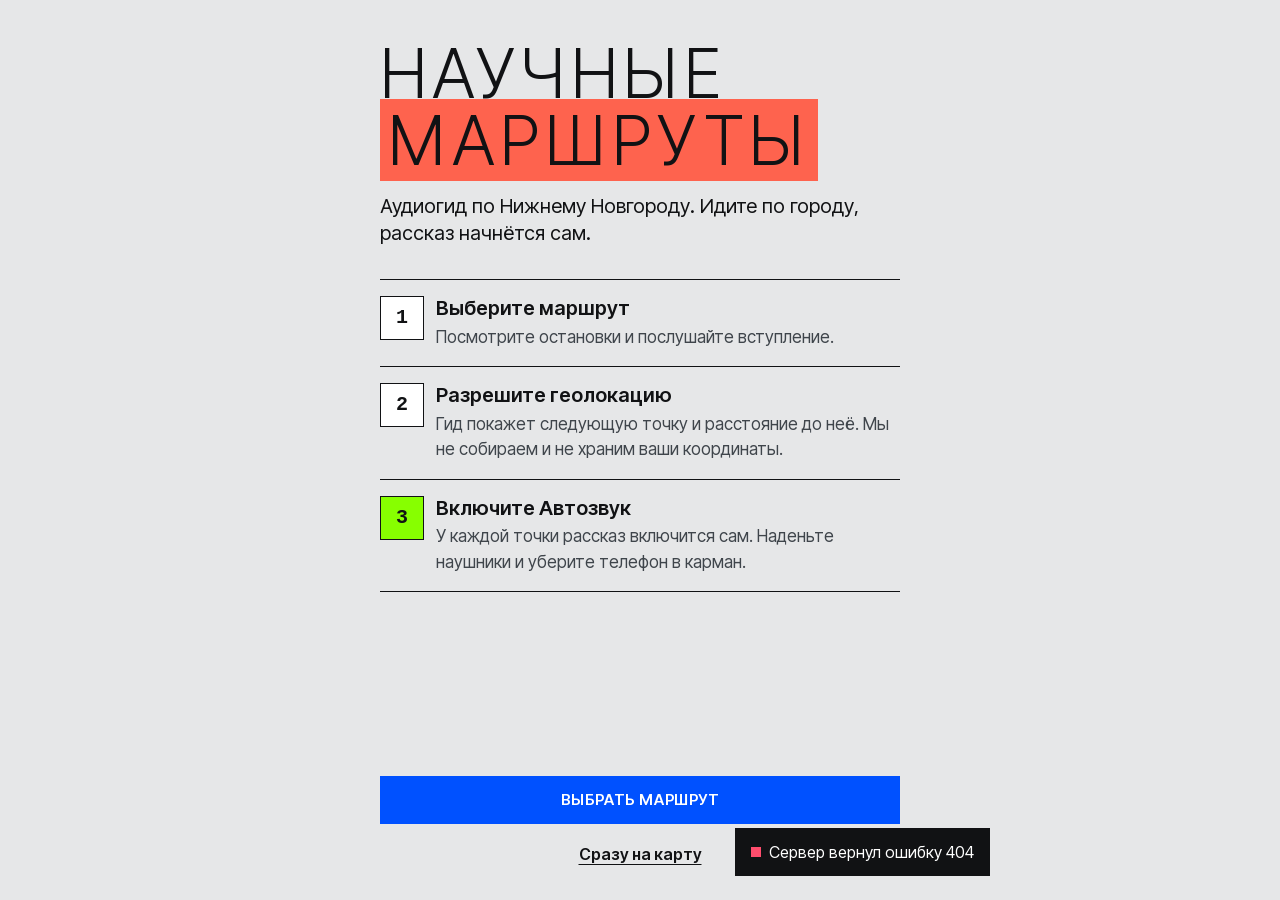
==== commit 2c75d39c: "Apply design review: flat brand material, walking framing, listened state - Remove shadows and gradi" ====
--- a/index.html
+++ b/index.html
@@ -69,7 +69,7 @@
         <p class="lede">Выберите прогулку, и гид проведёт от точки к точке и сам начнёт рассказ.</p>
       </div>
       <div class="resume" id="resumeBar" hidden>
-        <div class="resume-text"><span class="mono-label">Идёт маршрут</span><strong id="resumeTitle"></strong></div>
+        <div class="resume-text"><strong id="resumeTitle"></strong><span class="mono-label">Идёт маршрут</span></div>
         <button class="btn btn-primary btn-sm" id="resumeBtn" type="button">Продолжить</button>
       </div>
       <label class="search" for="routeSearch">
@@ -119,7 +119,7 @@
         <div class="route-page-actions">
           <p class="permission-note" id="routePermissionNote">
             <svg class="i" aria-hidden="true"><use href="#i-pin"/></svg>
-            <span>Гид попросит доступ к геолокации: так он поймёт, что вы у точки. Наденьте наушники.</span>
+            <span class="permission-full">Гид попросит доступ к геолокации: так он поймёт, что вы у точки. Наденьте наушники.</span><span class="permission-short">Понадобится геолокация</span>
           </p>
           <button class="btn btn-primary btn-block" id="startRouteBtn" type="button">
             <svg class="i" aria-hidden="true"><use href="#i-path"/></svg><span id="startRouteLabel">Начать маршрут</span>
@@ -264,8 +264,8 @@
       </button>
       <div id="pointModalCoverWrap"></div>
       <div class="sheet-body">
+        <h2 class="point-title" id="pointModalTitle">Точка</h2>
         <p class="point-context" id="pointModalRoutePill" hidden><span id="pointModalRouteText"></span></p>
-        <h2 class="point-title" id="pointModalTitle">Точка</h2>
         <button class="btn btn-primary btn-block btn-listen" id="pointModalPlayBtn" type="button" hidden>
           <svg class="i" aria-hidden="true"><use href="#i-headphones"/></svg><span id="pointModalPlayLabel">Слушать рассказ</span>
         </button>
--- a/css/app.css
+++ b/css/app.css
@@ -63,7 +63,8 @@
   --ease: cubic-bezier(.16, 1, .3, 1);
   --t-fast: 160ms;
   --t-med: 260ms;
-  --lift: 0 10px 24px -12px rgba(17, 18, 20, .45);
+  /* Плоский мир science-step.ru: без теней. Плавающие элементы отделяются линейкой 1px. */
+  --lift: none;
 }
 
 *, *::before, *::after { box-sizing: border-box; margin: 0; padding: 0; }
@@ -175,7 +176,7 @@
 /* ── Список маршрутов ─────────────────────────────────────── */
 .resume { display: flex; align-items: center; gap: var(--s3); padding: var(--s3) var(--s3) var(--s3) var(--s4); background: var(--lime); margin-bottom: var(--s4); }
 .resume-text { flex: 1; min-width: 0; display: flex; flex-direction: column; }
-.resume-text .mono-label { color: var(--ink); }
+.resume-text .mono-label { color: var(--ink); margin-top: 2px; }
 .resume-text strong { font-size: var(--fs-ui); font-weight: 600; overflow: hidden; text-overflow: ellipsis; white-space: nowrap; }
 .search { display: flex; align-items: center; gap: var(--s2); min-height: 48px; padding: 0 var(--s3); background: var(--paper); border: 1px solid var(--rule); margin-bottom: var(--s4); }
 .search .i { color: var(--ink-3); }
@@ -206,14 +207,13 @@
 .brand-link .i { width: 16px; height: 16px; }
 
 /* скелеты */
-@keyframes shimmer { from { transform: translateX(-100%); } to { transform: translateX(100%); } }
+@keyframes skel-pulse { 0%, 100% { opacity: 1; } 50% { opacity: .45; } }
 .skel-card { background: var(--paper); border: 1px solid var(--rule-soft); }
 .skel-cover { aspect-ratio: 16 / 9; }
 .skel-body { padding: var(--s4); display: grid; gap: var(--s3); }
 .skel-line { height: 14px; }
 .w-40 { width: 40%; } .w-50 { width: 50%; } .w-60 { width: 60%; } .w-80 { width: 80%; } .w-90 { width: 90%; }
-.skeleton { background: var(--ground); position: relative; overflow: hidden; }
-.skeleton::after { content: ""; position: absolute; inset: 0; background: linear-gradient(90deg, transparent, rgba(255, 255, 255, .7), transparent); animation: shimmer 1.4s ease-in-out infinite; }
+.skeleton { background: var(--ground); animation: skel-pulse 1.6s ease-in-out infinite; }
 
 /* пустое / ошибка */
 .empty-state { display: grid; justify-items: start; gap: var(--s3); padding: var(--s6) var(--s5); background: var(--paper); border: 1px solid var(--rule); }
@@ -238,7 +238,7 @@
 .fact { padding: var(--s2) var(--s3); border-left: 1px solid var(--rule); min-width: 0; }
 .fact:first-child { border-left: 0; }
 .fact dt { font-family: var(--mono); font-weight: 700; font-size: var(--fs-micro); letter-spacing: .06em; text-transform: uppercase; color: var(--ink-2); }
-.fact dd { font-weight: 600; font-size: var(--fs-ui); font-variant-numeric: tabular-nums; white-space: nowrap; overflow: hidden; text-overflow: ellipsis; }
+.fact dd { font-weight: 600; font-size: var(--fs-ui); line-height: 1.25; font-variant-numeric: tabular-nums; overflow-wrap: anywhere; hyphens: auto; }
 .route-desc { margin-top: var(--s5); }
 .intro { margin-top: var(--s5); }
 .intro-btn { display: flex; align-items: center; gap: var(--s3); width: 100%; min-height: 64px; padding: var(--s2) var(--s3); background: var(--paper); border: 1px solid var(--rule); }
@@ -312,6 +312,9 @@
 }
 body.has-player #map { height: calc(100dvh - var(--top-h) - var(--tab-h) - var(--player-h) - var(--safe-b)); }
 #map [class*="-ground-pane"] { filter: grayscale(.85) contrast(1.04); }
+/* Yandex's own zoom buttons and logo chips: flat like the rest (no shadow, square, 1px rule) */
+#map [class*="-float-button"]:not([class*="-float-button-icon"]):not([class*="-float-button-text"]) { box-shadow: none !important; border: 1px solid var(--rule) !important; border-radius: 0 !important; }
+#map [class*="-gotoymaps__container"], #map [class*="-gototaxi__container"] { box-shadow: none !important; }
 .map-controls {
   position: absolute; top: var(--s3); left: var(--s3); z-index: 20;
   display: flex; background: var(--paper); border: 1px solid var(--rule); box-shadow: var(--lift);
@@ -366,20 +369,19 @@
   animation: rise var(--t-med) var(--ease);
 }
 @keyframes rise { from { transform: translateY(12px); opacity: 0; } to { transform: none; opacity: 1; } }
-.walk-steps { display: flex; gap: 3px; padding: var(--s3) var(--s4) 0; }
-.walk-steps span { flex: 1; height: 6px; background: var(--ground-2); }
-.walk-steps span.is-played { background: var(--ink); }
-.walk-steps span.is-next { background: var(--coral); }
-.walk-body { padding: var(--s3) var(--s4) var(--s4); display: grid; gap: var(--s2); }
-.walk-head { display: flex; align-items: center; justify-content: space-between; gap: var(--s2); min-width: 0; margin-top: calc(-1 * var(--s2)); }
-.walk-head .mono-label { min-width: 0; overflow: hidden; text-overflow: ellipsis; white-space: nowrap; }
-.walk-end { flex-shrink: 0; font-size: var(--fs-small); padding: 0 var(--s1); }
-.walk-title { font-size: var(--fs-lead); font-weight: 600; line-height: 1.2; }
+.walk-steps { display: flex; align-items: center; gap: var(--s3); padding: var(--s3) var(--s4) 0; }
+.walk-bar { flex: 1; display: flex; gap: 3px; }
+.walk-bar span { flex: 1; height: 6px; background: var(--ground-2); }
+.walk-bar span.is-played { background: var(--ink); }
+.walk-bar span.is-next { background: var(--coral); }
+.walk-count { flex-shrink: 0; font-family: var(--mono); font-weight: 700; font-size: var(--fs-small); letter-spacing: .02em; font-variant-numeric: tabular-nums; }
+.walk-body { padding: var(--s2) var(--s4) var(--s4); display: grid; gap: var(--s2); }
+.walk-head { display: flex; align-items: flex-start; justify-content: space-between; gap: var(--s2); min-width: 0; }
+.walk-end { flex-shrink: 0; font-size: var(--fs-small); padding: 0 var(--s1); margin: -10px calc(-1 * var(--s1)) -10px 0; }
+.walk-title { font-size: var(--fs-lead); font-weight: 600; line-height: 1.2; min-width: 0; padding-top: 2px; }
 .walk-dist { font-family: var(--mono); font-weight: 700; font-size: var(--fs-small); letter-spacing: -.02em; }
 .walk-hint { font-size: var(--fs-small); color: var(--ink-2); display: flex; align-items: center; gap: var(--s2); }
 .walk-hint .dot { width: 8px; height: 8px; flex-shrink: 0; background: var(--ink-3); }
-.walk-hint.is-live .dot { background: var(--ink); animation: pulse 1.6s var(--ease) infinite; }
-.walk-hint.is-live { color: var(--ink); }
 .walk-hint.is-warn .dot { background: #f5a300; }
 .walk-hint .btn-quiet { min-height: 32px; padding: 0 4px; font-size: var(--fs-small); }
 .walk-actions { display: grid; grid-template-columns: minmax(0, 1fr) auto; gap: var(--s2); margin-top: var(--s1); }
@@ -429,9 +431,9 @@
 .sheet .modal-cover { aspect-ratio: 16 / 9; overflow: hidden; background: var(--ground-2); border-top: 1px solid var(--rule); border-bottom: 1px solid var(--rule); }
 .sheet .modal-cover img { width: 100%; height: 100%; object-fit: cover; filter: grayscale(.25) contrast(1.02); }
 .sheet-body { padding: var(--s4); display: grid; gap: var(--s3); }
-.point-context { font-family: var(--mono); font-weight: 700; font-size: .8125rem; letter-spacing: .02em; padding-right: 56px; }
+.point-context { font-family: var(--mono); font-weight: 700; font-size: .8125rem; letter-spacing: .02em; margin-top: calc(-1 * var(--s2)); }
 .point-title { font-size: var(--fs-h2); font-weight: 400; line-height: 1.15; letter-spacing: .02em; text-transform: uppercase; padding-right: 56px; }
-#pointModalCoverWrap:not(:empty) + .sheet-body .point-context, #pointModalCoverWrap:not(:empty) + .sheet-body .point-title { padding-right: 0; }
+#pointModalCoverWrap:not(:empty) + .sheet-body .point-title { padding-right: 0; }
 .btn-listen { min-height: 56px; font-size: var(--fs-ui); }
 .btn-listen.is-playing { background: var(--lime); color: var(--ink); }
 .point-desc { font-size: var(--fs-body); }
@@ -479,10 +481,24 @@
   .autosound { padding: 0 var(--s2); }
   .locate-label { display: none; }
   .map-ctrl-btn { padding: 0 var(--s3); }
+  .sheet-actions { grid-template-columns: 1fr; }
+}
+
+/* Факты маршрута 2×2: «Пешком», «2,1 км» и т. п. не должны обрезаться на 375px */
+@media (max-width: 420px) {
   .facts { grid-template-columns: repeat(2, 1fr); }
   .fact:nth-child(3) { border-left: 0; }
   .fact:nth-child(n + 3) { border-top: 1px solid var(--rule); }
-  .sheet-actions { grid-template-columns: 1fr; }
+}
+
+/* Узкий или низкий экран: липкая панель старта не должна съедать полэкрана */
+.permission-short { display: none; }
+@media (max-width: 380px), (max-height: 700px) {
+  .permission-full { display: none; }
+  .permission-short { display: inline; }
+  .permission-note { align-items: center; }
+  .permission-note .i { margin-top: 0; }
+  .route-page-actions { padding-top: var(--s2); padding-bottom: var(--s2); gap: var(--s1); }
 }
 
 /* ── Десктоп: список слева, карта справа ─────────────────────── */
@@ -520,4 +536,5 @@
 @media (prefers-reduced-motion: reduce) {
   *, *::before, *::after { animation-duration: .01ms !important; animation-iteration-count: 1 !important; transition-duration: .01ms !important; }
   .mark-wipe::before { transform: none; }
-}
+  .skeleton { animation: none; }
+}
